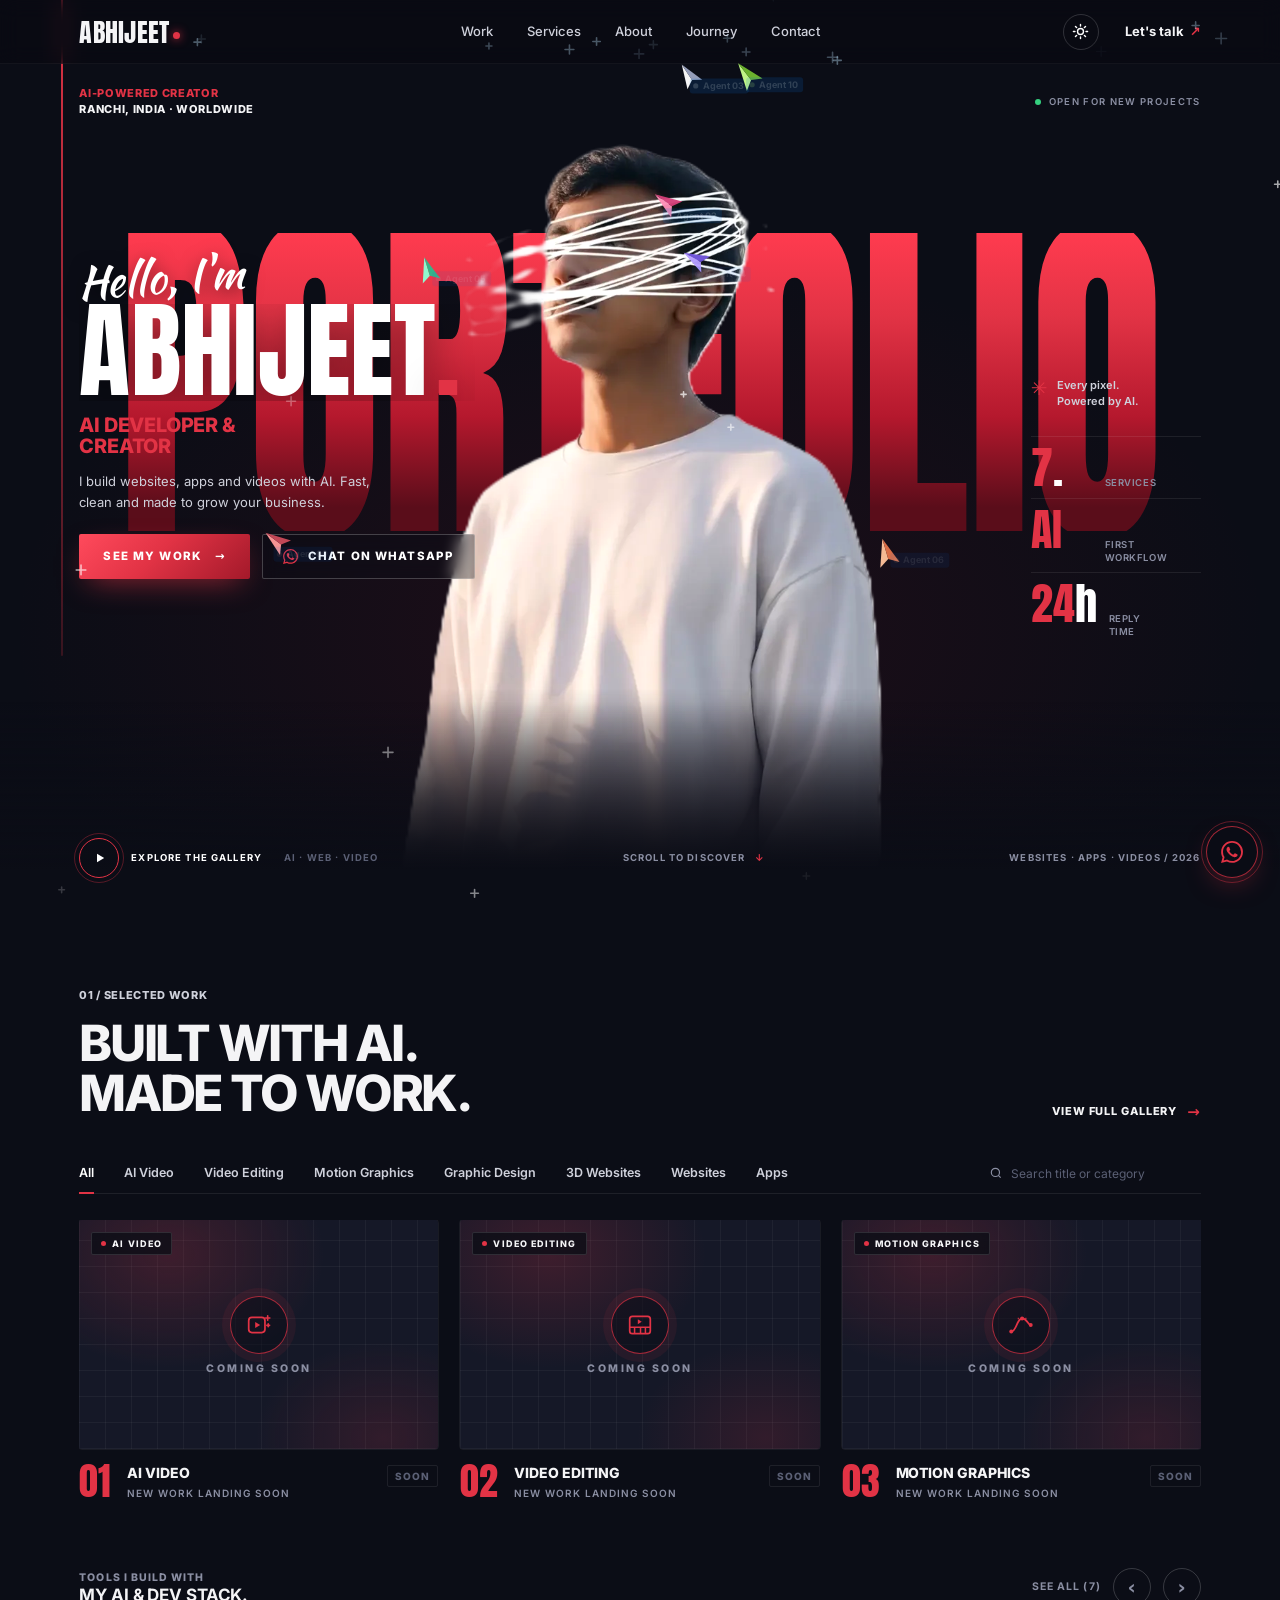
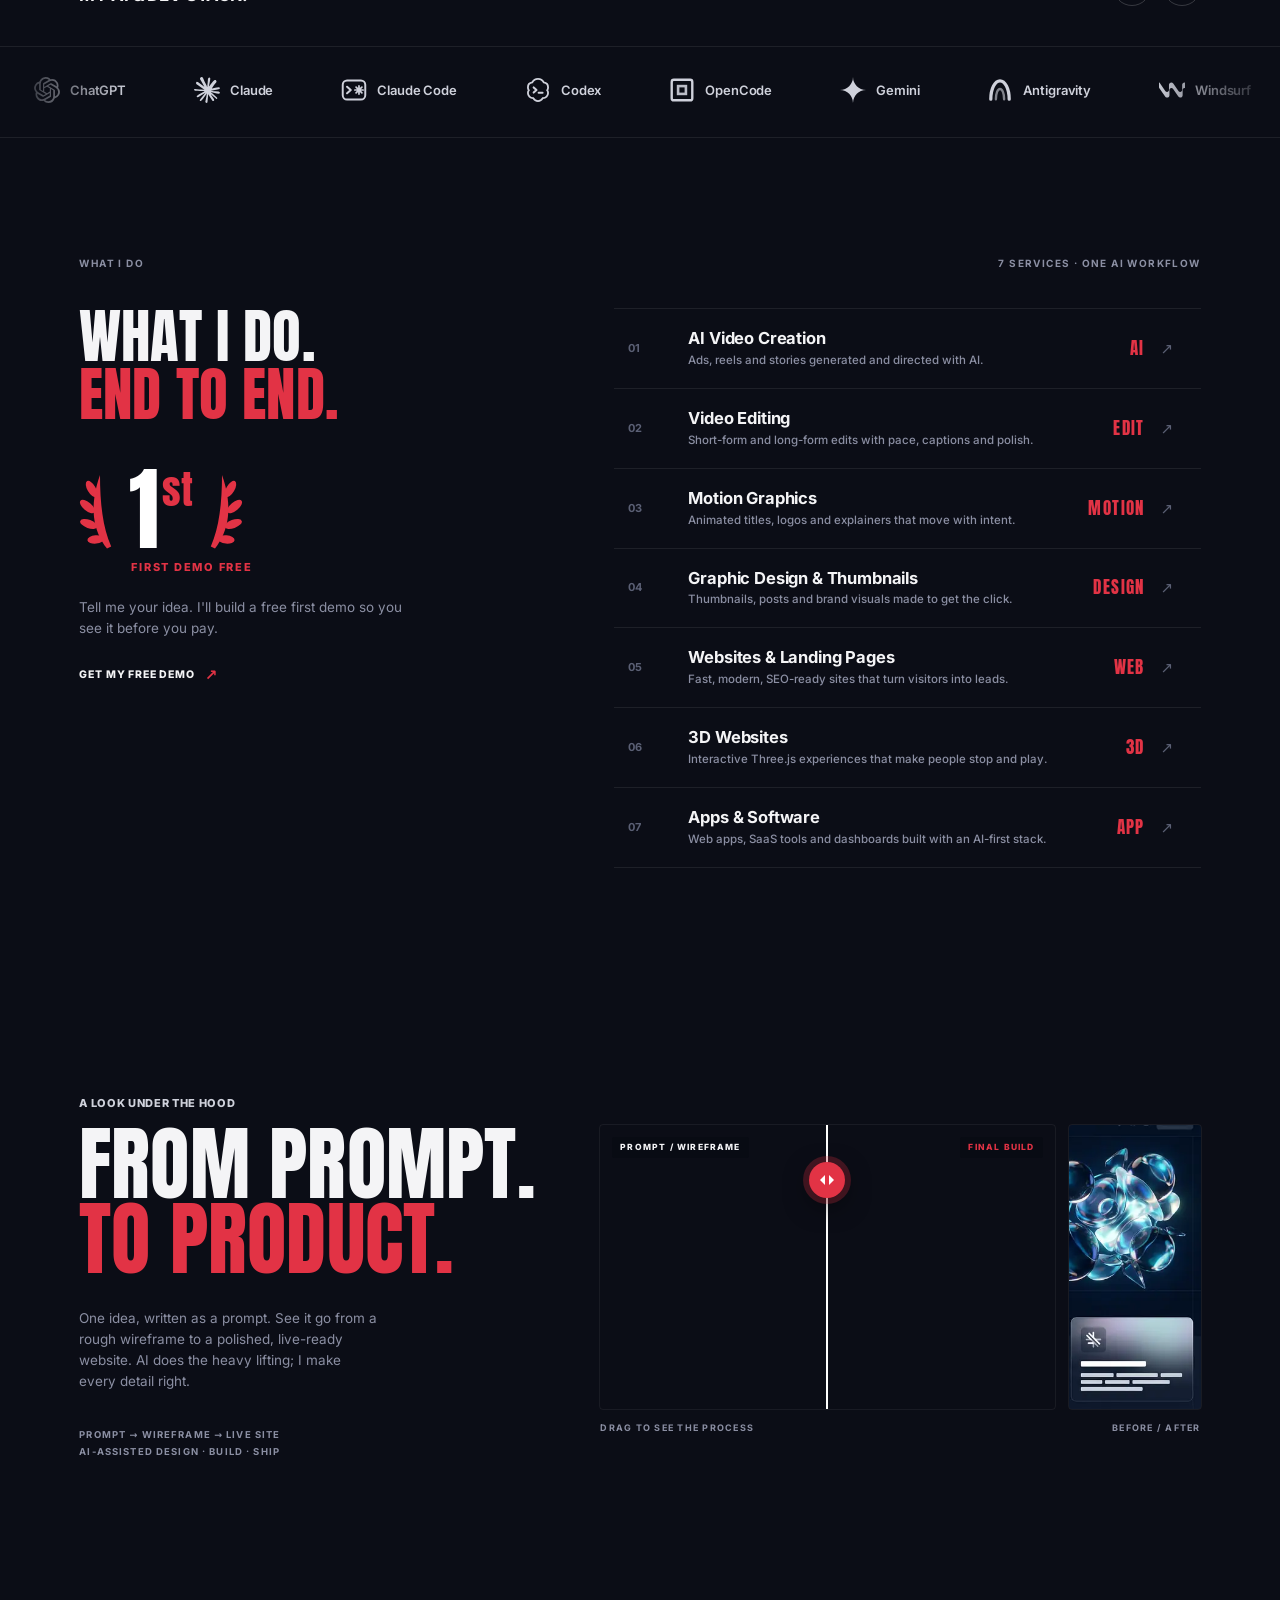
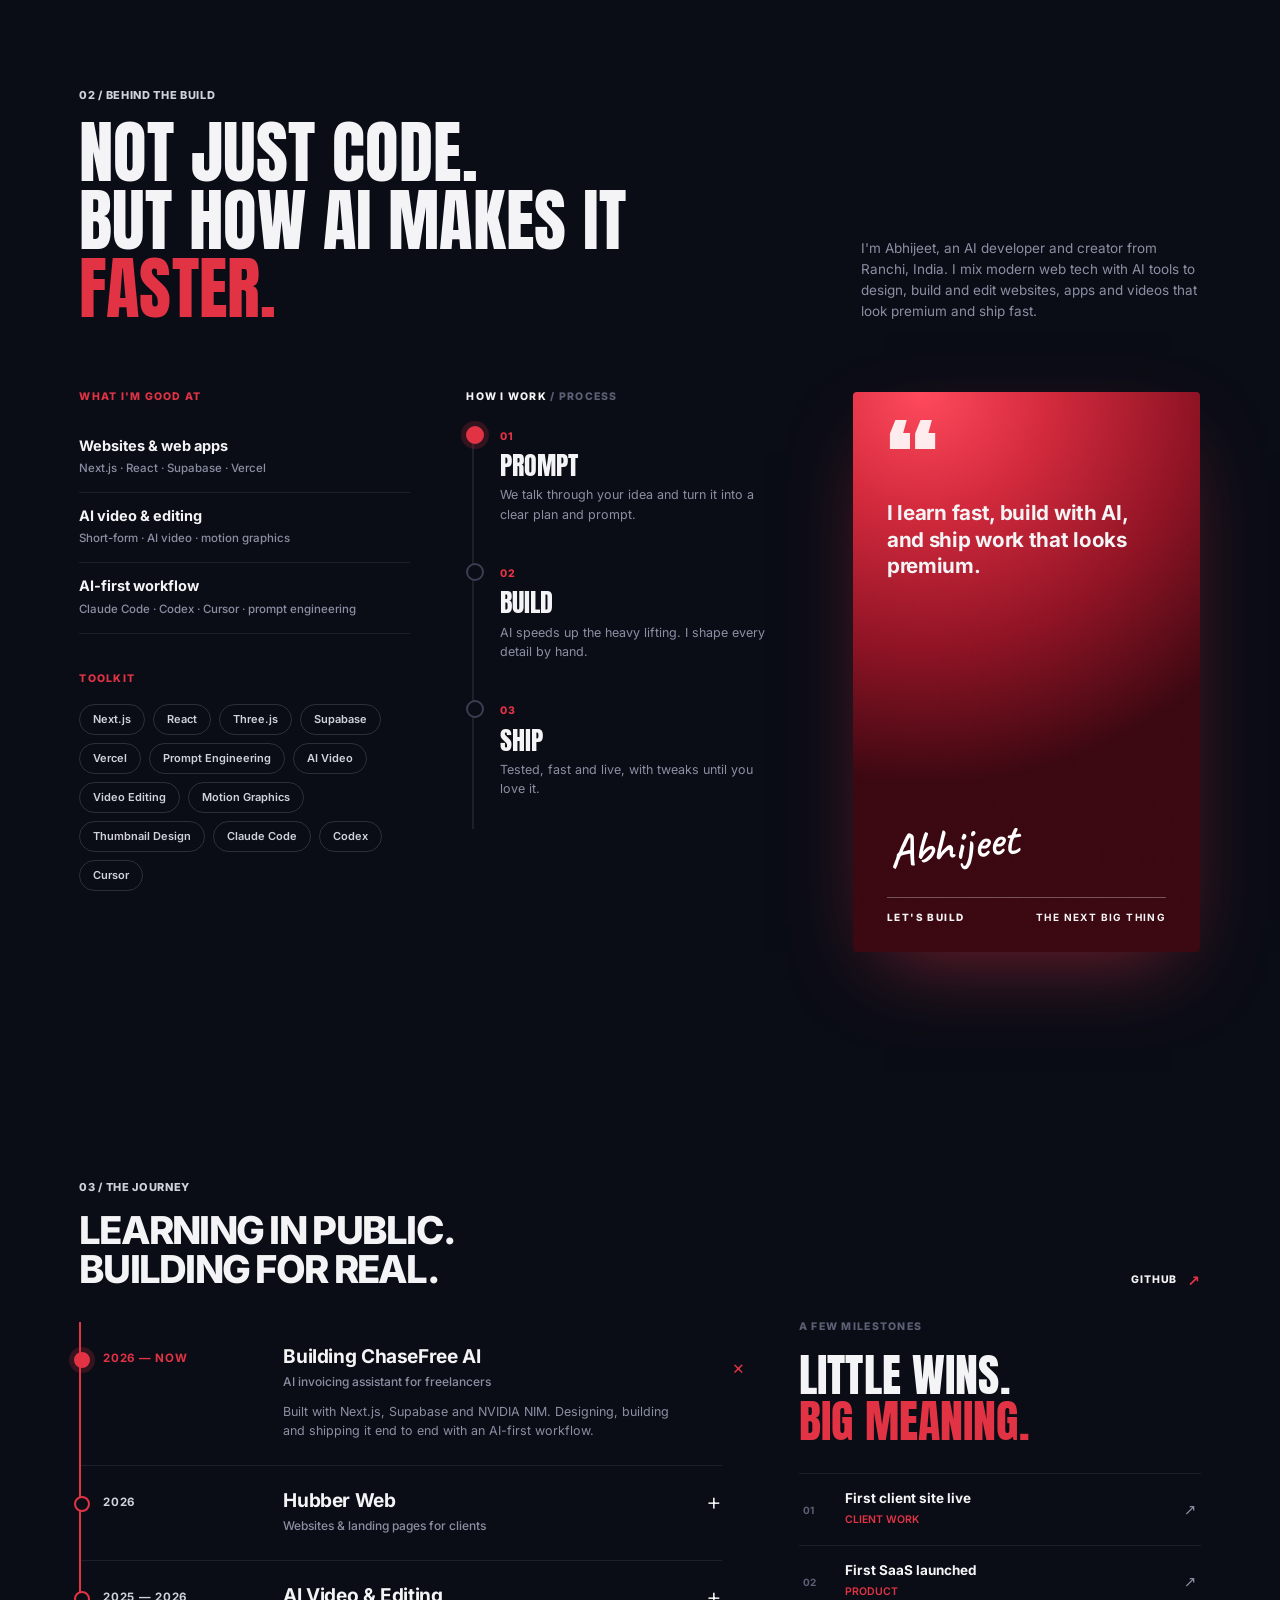
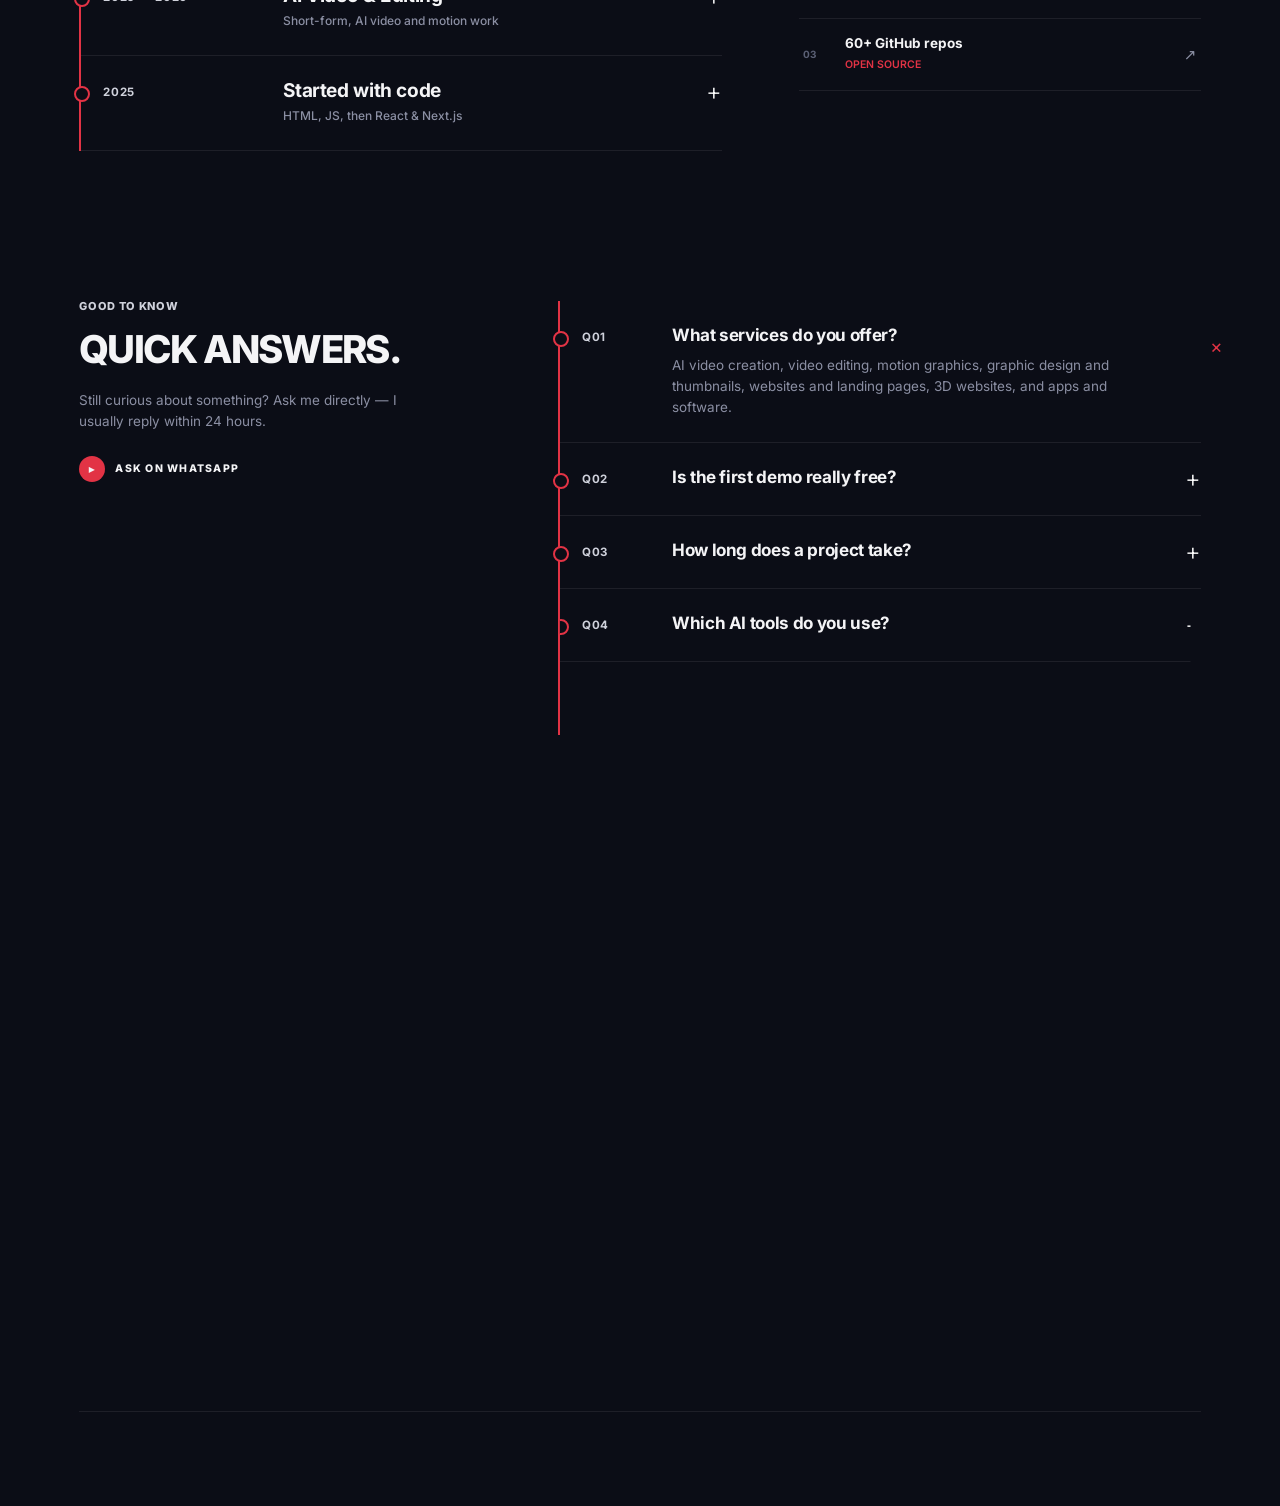
==== index.html @ 3a7632ef "Portfolio v1: dark/light themes, dust theme switch, agent build, gallery, SEO" ====
<!DOCTYPE html>
<html lang="en" data-theme="dark"><head>
<meta charset="utf-8">
<meta name="viewport" content="width=device-width, initial-scale=1, viewport-fit=cover">
<title>Abhijeet Kumar — AI Developer, Video Editor &amp; Web Designer | Ranchi, India</title>
<meta name="description" content="Abhijeet Kumar is an AI developer and creator from Ranchi, India. He builds websites, 3D websites, apps, AI videos, video edits, motion graphics and thumbnails with AI — fast, clean and made to grow your business. First demo free.">
<meta name="keywords" content="Abhijeet Kumar, AI developer, video editor, web designer, Ranchi, Jharkhand, India, AI video, motion graphics, thumbnail design, Next.js developer, 3D website, landing page, freelancer">
<meta name="author" content="Abhijeet Kumar">
<meta name="robots" content="index, follow, max-image-preview:large">
<link rel="canonical" href="https://abhijeet-portfolio.vercel.app/" data-seo="canonical">
<meta property="og:type" content="website">
<meta property="og:site_name" content="Abhijeet Kumar">
<meta property="og:title" content="Abhijeet Kumar — AI Developer, Video Editor &amp; Web Designer | Ranchi, India" data-seo="title">
<meta property="og:description" content="I build websites, apps and videos with AI. Fast, clean and made to grow your business. First demo free." data-seo="desc">
<meta property="og:url" content="https://abhijeet-portfolio.vercel.app/" data-seo="url">
<meta property="og:image" content="https://abhijeet-portfolio.vercel.app/og.jpg" data-seo="image">
<meta property="og:image:width" content="1200"><meta property="og:image:height" content="630">
<meta property="og:image:alt" content="Abhijeet Kumar — AI Developer &amp; Creator portfolio">
<meta property="og:locale" content="en_IN">
<meta name="twitter:card" content="summary_large_image">
<meta name="twitter:site" content="@Abhijeetkuumar"><meta name="twitter:creator" content="@Abhijeetkuumar">
<meta name="twitter:title" content="Abhijeet Kumar — AI Developer, Video Editor &amp; Web Designer" data-seo="title">
<meta name="twitter:description" content="I build websites, apps and videos with AI. Fast, clean and made to grow your business." data-seo="desc">
<meta name="twitter:image" content="https://abhijeet-portfolio.vercel.app/og.jpg" data-seo="image">
<meta name="geo.region" content="IN-JH"><meta name="geo.placename" content="Ranchi">
<meta name="theme-color" content="#0b0d16" id="themeColor">
<link rel="icon" href="favicon.svg" type="image/svg+xml">
<link rel="icon" href="favicon-32.png" sizes="32x32" type="image/png">
<link rel="apple-touch-icon" href="apple-touch-icon.png">
<link rel="manifest" href="manifest.webmanifest">
<link rel="alternate" type="text/plain" href="llms.txt" title="LLM summary">
<script>
/* theme before first paint (no flash) */
(function(){try{var t=localStorage.getItem("ak-theme");if(t!=="light"&&t!=="dark")t="dark";document.documentElement.setAttribute("data-theme",t);
if(t==="light"){var l=document.createElement("link");l.rel="preload";l.as="image";l.setAttribute("imagesrcset","assets/img/hero-bg-900.webp 900w, assets/img/hero-bg-1600.webp 1600w");l.setAttribute("imagesizes","100vw");l.setAttribute("fetchpriority","high");document.head.appendChild(l);
document.getElementById("themeColor").content="#fffdf7";}}catch(e){}})();
</script>
<link rel="preload" href="assets/fonts/Anton-400.woff2" as="font" type="font/woff2" crossorigin="">
<link rel="preload" href="assets/fonts/Inter-var.woff2" as="font" type="font/woff2" crossorigin="">
<link rel="preload" as="image" imagesrcset="assets/img/cutout-700.webp 700w, assets/img/cutout-1200.webp 1200w" imagesizes="(max-width: 820px) 70vw, 42vw" fetchpriority="high">

<link rel="stylesheet" href="style.css">
<script type="application/ld+json" id="ld">{"@context":"https://schema.org","@graph":[{"@type":"Person","@id":"https://abhijeet-portfolio.vercel.app/#person","name":"Abhijeet Kumar","url":"https://abhijeet-portfolio.vercel.app/","image":"https://abhijeet-portfolio.vercel.app/assets/img/cutout-1200.webp","jobTitle":"AI Developer, Video Editor & Web Designer","description":"Abhijeet Kumar is an AI developer and creator from Ranchi, India. He builds websites, 3D websites, apps, AI videos, video edits, motion graphics and thumbnails with AI — fast, clean and made to grow your business. First demo free.","telephone":"+91-94303-22551","address":{"@type":"PostalAddress","addressLocality":"Ranchi","addressRegion":"Jharkhand","addressCountry":"IN"},"knowsAbout":["AI video creation","Video editing","Motion graphics","Graphic design","Thumbnail design","Web design","3D websites","Next.js","React","Three.js","Supabase","Prompt engineering","App development"],"sameAs":["https://www.instagram.com/abhi.jeetkuumar/","https://github.com/abhi478jeetur-rgb","https://peerlist.io/abhijeetkuumar","https://www.linkedin.com/in/abhijeet-kumar-4b6a083b0/","https://x.com/Abhijeetkuumar","https://www.youtube.com/@AbhijeetKumarz7r"]},{"@type":"ProfessionalService","@id":"https://abhijeet-portfolio.vercel.app/#service","name":"Abhijeet Kumar — AI Development & Creative Services","url":"https://abhijeet-portfolio.vercel.app/","image":"https://abhijeet-portfolio.vercel.app/og.jpg","telephone":"+91-94303-22551","priceRange":"Free first demo","founder":{"@id":"https://abhijeet-portfolio.vercel.app/#person"},"address":{"@type":"PostalAddress","addressLocality":"Ranchi","addressRegion":"Jharkhand","addressCountry":"IN"},"areaServed":[{"@type":"Country","name":"India"},{"@type":"Place","name":"Worldwide (remote)"}],"hasOfferCatalog":{"@type":"OfferCatalog","name":"Services","itemListElement":[{"@type":"Offer","itemOffered":{"@type":"Service","name":"AI Video Creation","description":"Ads, reels and stories generated and directed with AI.","provider":{"@id":"https://abhijeet-portfolio.vercel.app/#person"}}},{"@type":"Offer","itemOffered":{"@type":"Service","name":"Video Editing","description":"Short-form and long-form edits with pace, captions and polish.","provider":{"@id":"https://abhijeet-portfolio.vercel.app/#person"}}},{"@type":"Offer","itemOffered":{"@type":"Service","name":"Motion Graphics","description":"Animated titles, logos and explainers that move with intent.","provider":{"@id":"https://abhijeet-portfolio.vercel.app/#person"}}},{"@type":"Offer","itemOffered":{"@type":"Service","name":"Graphic Design & Thumbnails","description":"Thumbnails, posts and brand visuals made to get the click.","provider":{"@id":"https://abhijeet-portfolio.vercel.app/#person"}}},{"@type":"Offer","itemOffered":{"@type":"Service","name":"Websites & Landing Pages","description":"Fast, modern, SEO-ready sites that turn visitors into leads.","provider":{"@id":"https://abhijeet-portfolio.vercel.app/#person"}}},{"@type":"Offer","itemOffered":{"@type":"Service","name":"3D Websites","description":"Interactive Three.js experiences that make people stop and play.","provider":{"@id":"https://abhijeet-portfolio.vercel.app/#person"}}},{"@type":"Offer","itemOffered":{"@type":"Service","name":"Apps & Software","description":"Web apps, SaaS tools and dashboards built with an AI-first stack.","provider":{"@id":"https://abhijeet-portfolio.vercel.app/#person"}}}]}},{"@type":"WebSite","@id":"https://abhijeet-portfolio.vercel.app/#website","url":"https://abhijeet-portfolio.vercel.app/","name":"Abhijeet Kumar — Portfolio","inLanguage":"en","publisher":{"@id":"https://abhijeet-portfolio.vercel.app/#person"}},{"@type":"FAQPage","@id":"https://abhijeet-portfolio.vercel.app/#faq","mainEntity":[{"@type":"Question","name":"What services do you offer?","acceptedAnswer":{"@type":"Answer","text":"AI video creation, video editing, motion graphics, graphic design and thumbnails, websites and landing pages, 3D websites, and apps and software."}},{"@type":"Question","name":"Is the first demo really free?","acceptedAnswer":{"@type":"Answer","text":"Yes. Tell me your idea and I'll build a free first demo, so you can see it before you pay anything."}},{"@type":"Question","name":"How long does a project take?","acceptedAnswer":{"@type":"Answer","text":"It depends on the scope. Landing pages and short videos usually take a few days; bigger websites and apps take longer. You get a clear timeline after we talk."}},{"@type":"Question","name":"Which AI tools do you use?","acceptedAnswer":{"@type":"Answer","text":"Claude Code, Codex, Cursor, ChatGPT and Gemini for building and writing, AI video tools for creation, and Next.js, React, Supabase and Vercel for the web."}},{"@type":"Question","name":"How can I contact you?","acceptedAnswer":{"@type":"Answer","text":"WhatsApp is the fastest: +91 94303 22551. You can also reach me on Instagram, LinkedIn or GitHub. I usually reply within 24 hours."}}]}]}</script>
</head>
<body class="is-loading" data-page="home">

<a class="skip" href="#work">Skip to content</a>

<!-- ===== PRELOADER: stage the agents fly in on ===== -->
<div class="loader" id="loader" aria-hidden="true">
  <span class="loader__mono" id="loaderMono"></span>
</div>

<!-- design-tool overlay the agents draw on (selection boxes, rulers, guides) -->
<div class="build" id="build" aria-hidden="true">
  <div class="ruler ruler--top"><i class="band"></i></div>
  <div class="ruler ruler--left"><i class="band"></i></div>
</div>

<!-- theme-switch dust + agent canvas + custom cursor -->
<canvas id="dust" aria-hidden="true"></canvas>
<canvas id="fx" aria-hidden="true"></canvas>
<div class="cursor" id="cursor" aria-hidden="true">
  <svg viewBox="0 0 24 24"><path d="M3 2 L21 11 L12.5 13 L9 21 Z"></path></svg>
</div>

<div class="edge-line" aria-hidden="true"></div>

<!-- ===== NAV ===== -->
<header class="nav" id="nav">
  <a href="#home" class="logo" data-bind="logo" aria-label="Abhijeet Kumar — home">ABHIJEET<i></i></a>
  <nav class="nav__links" id="navLinks" aria-label="Main"><a href="#work">Work</a><a href="#services">Services</a><a href="#about">About</a><a href="#journey">Journey</a><a href="#contact">Contact</a></nav>
  <div class="nav__right">
    <button class="nav__theme" id="themeToggle" type="button" aria-label="Switch theme"><span class="ti ti--sun"></span><span class="ti ti--moon"></span></button>
    <a href="https://wa.me/919430322551?text=Hi%20Abhijeet%2C%20main%20aapse%20baat%20karna%20chahta%20hoon.%20Mujhe%20aapse%20kaam%20ke%20baare%20mein%20baat%20karni%20hai." class="nav__talk" data-wa="" target="_blank" rel="noopener"><span data-bind="talkLabel">Let's talk</span> <span class="arr">↗</span></a>
    <button class="nav__burger" id="burger" aria-label="Menu"><i></i><i></i></button>
  </div>
</header>

<main id="main">
<!-- ===== 1 HERO ===== -->
<section class="hero" id="home" aria-label="Intro">
  <picture class="hero__bg" aria-hidden="true">
    <img id="heroBg" alt="" data-srcset="assets/img/hero-bg-900.webp 900w, assets/img/hero-bg-1600.webp 1600w" sizes="100vw" width="1600" height="1194" decoding="async">
  </picture>
  <div class="petals" aria-hidden="true"><i></i><i></i><i></i><i></i><i></i><i></i><i></i></div>
  <div class="hero__top">
    <div class="hero__labels">
      <span class="red" data-bind="hero.kicker">AI-POWERED CREATOR</span>
      <span data-bind="hero.label">RANCHI, INDIA · WORLDWIDE</span>
    </div>
    <div class="hero__avail"><i></i><span data-bind="hero.availability">OPEN FOR NEW PROJECTS</span></div>
  </div>

  <div class="hero__giant" id="giant" aria-hidden="true"><span class="ch"><span>P</span></span><span class="ch"><span>O</span></span><span class="ch"><span>R</span></span><span class="ch"><span>T</span></span><span class="ch"><span>F</span></span><span class="ch"><span>O</span></span><span class="ch"><span>L</span></span><span class="ch"><span>I</span></span><span class="ch"><span>O</span></span></div>
  <img class="hero__portrait" id="portrait" src="assets/img/cutout-700.webp" srcset="assets/img/cutout-700.webp 700w, assets/img/cutout-1200.webp 1200w" sizes="(max-width: 820px) 70vw, 42vw" width="1200" height="1863" fetchpriority="high" decoding="async" alt="Abhijeet Kumar, AI developer and creator from Ranchi, in a white sweatshirt">

  <div class="hero__left">
    <div class="hero__hello"><span data-bind="hero.hello">Hello, I'm</span></div>
    <h1 class="hero__name"><span id="heroName">ABHIJEET<span class="red">.</span></span><span class="sr-only"> Kumar — AI Developer, Video Editor &amp; Web Designer in Ranchi, India</span></h1>
    <div class="hero__role" id="heroRole"><div>AI DEVELOPER &amp;</div><div>CREATOR</div></div>
    <p class="hero__desc" data-bind="hero.description">I build websites, apps and videos with AI. Fast, clean and made to grow your business.</p>
    <div class="hero__btns">
      <a href="#work" class="btn-red" id="heroCta"><span data-bind="hero.cta">See my work</span> <b>→</b></a>
      <a href="https://wa.me/919430322551?text=Hi%20Abhijeet%2C%20main%20aapse%20baat%20karna%20chahta%20hoon.%20Mujhe%20aapse%20kaam%20ke%20baare%20mein%20baat%20karni%20hai." class="btn-ghost" id="heroCta2" data-wa="" target="_blank" rel="noopener"><span class="wa-ico" data-icon="whatsapp"><svg class="ic ic--fill " viewBox="0 0 24 24" aria-hidden="true"><path d="M17.472 14.382c-.297-.149-1.758-.867-2.03-.967-.273-.099-.471-.148-.67.15-.197.297-.767.966-.94 1.164-.173.199-.347.223-.644.075-.297-.15-1.255-.463-2.39-1.475-.883-.788-1.48-1.761-1.653-2.059-.173-.297-.018-.458.13-.606.134-.133.298-.347.446-.52.149-.174.198-.298.298-.497.099-.198.05-.371-.025-.52-.075-.149-.669-1.612-.916-2.207-.242-.579-.487-.5-.669-.51-.173-.008-.371-.01-.57-.01-.198 0-.52.074-.792.372-.272.297-1.04 1.016-1.04 2.479 0 1.462 1.065 2.875 1.213 3.074.149.198 2.096 3.2 5.077 4.487.709.306 1.262.489 1.694.625.712.227 1.36.195 1.871.118.571-.085 1.758-.719 2.006-1.413.248-.694.248-1.289.173-1.413-.074-.124-.272-.198-.57-.347m-5.421 7.403h-.004a9.87 9.87 0 01-5.031-1.378l-.361-.214-3.741.982.998-3.648-.235-.374a9.86 9.86 0 01-1.51-5.26c.001-5.45 4.436-9.884 9.888-9.884 2.64 0 5.122 1.03 6.988 2.898a9.825 9.825 0 012.893 6.994c-.003 5.45-4.437 9.884-9.885 9.884m8.413-18.297A11.815 11.815 0 0012.05 0C5.495 0 .16 5.335.157 11.892c0 2.096.547 4.142 1.588 5.945L.057 24l6.305-1.654a11.882 11.882 0 005.683 1.448h.005c6.554 0 11.89-5.335 11.893-11.893a11.821 11.821 0 00-3.48-8.413Z"></path></svg></span><span data-bind="hero.cta2">Chat on WhatsApp</span></a>
    </div>
  </div>

  <aside class="hero__stats">
    <div class="hero__tagline"><span class="ast">✳</span><p data-bind="hero.tagline">Every pixel.<br>Powered by AI.</p></div>
    <ul id="stats"><li><b><span class="count" data-to="7">7</span><i>.</i></b><span>Services</span></li><li><b><span class="stat-txt">AI</span><i></i></b><span>First<br>workflow</span></li><li><b><span class="count" data-to="24">24</span><i>h</i></b><span>Reply<br>time</span></li></ul>
  </aside>

  <div class="hero__bottom">
    <a href="gallery.html" class="play"><span class="play__ring"><svg viewBox="0 0 10 10"><path d="M2.5 1.5 L8.5 5 L2.5 8.5Z"></path></svg></span><b data-bind="hero.reelLabel">EXPLORE THE GALLERY</b><em data-bind="hero.reelTag">AI · WEB · VIDEO</em></a>
    <span class="scrollcue">SCROLL TO DISCOVER <i>↓</i></span>
    <span class="hero__range" data-bind="hero.range">WEBSITES · APPS · VIDEOS / 2026</span>
  </div>
</section>

<!-- ===== 2 WORK ===== -->
<section class="work section" id="work" aria-labelledby="workTitle">
  <div class="sec-head">
    <div>
      <p class="eyebrow" data-bind="work.eyebrow">01 / SELECTED WORK</p>
      <h2 class="title-grot reveal-title" id="workTitle" data-bind="work.title">BUILT WITH AI.<br>MADE TO WORK.</h2>
    </div>
    <a href="gallery.html" class="link-arrow"><span data-bind="work.allLabel">View full gallery</span> <b>→</b></a>
  </div>
  <div class="work__bar">
    <div class="tabs" id="tabs" role="tablist" aria-label="Filter work"><button type="button" role="tab" aria-selected="true" class="on" data-f="All">All</button><button type="button" role="tab" aria-selected="false" class="" data-f="AI Video">AI Video</button><button type="button" role="tab" aria-selected="false" class="" data-f="Video Editing">Video Editing</button><button type="button" role="tab" aria-selected="false" class="" data-f="Motion Graphics">Motion Graphics</button><button type="button" role="tab" aria-selected="false" class="" data-f="Graphic Design">Graphic Design</button><button type="button" role="tab" aria-selected="false" class="" data-f="3D Websites">3D Websites</button><button type="button" role="tab" aria-selected="false" class="" data-f="Websites">Websites</button><button type="button" role="tab" aria-selected="false" class="" data-f="Apps">Apps</button></div>
    <label class="search"><svg viewBox="0 0 24 24"><circle cx="11" cy="11" r="7"></circle><path d="M20 20l-4-4"></path></svg><input id="search" placeholder="Search title or category" aria-label="Search work"></label>
  </div>
  <div class="cards-wrap"><div class="cards" id="cards">
    <article class="card card--soon" data-cats="AI Video" data-title="ai video ai video">
      <div class="card__media"><span class="card__tag"><i></i>AI VIDEO</span>
        <span class="soon"><span class="soon__ico"><svg class="ic " viewBox="0 0 24 24" aria-hidden="true"><rect x="2.5" y="5" width="15" height="14" rx="3" fill="none" stroke="currentColor" stroke-width="1.6"></rect><path d="M8.5 9.2v5.6l4.6-2.8z" fill="currentColor"></path><path d="M20 3.5v4M18 5.5h4M20.5 11v2.6M19.2 12.3h2.6" stroke="currentColor" stroke-width="1.5" stroke-linecap="round"></path></svg></span><b>COMING SOON</b></span>
        <span class="card__play"><svg viewBox="0 0 10 10"><path d="M2 8 L8 2 M3.5 2 H8 V6.5" fill="none" stroke="currentColor" stroke-width="1.4"></path></svg></span></div>
      <div class="card__info"><span class="card__num">01</span>
        <div class="card__txt"><h3>AI Video</h3><p>New work landing soon</p></div><span class="card__go card__go--soon">SOON</span></div>
    </article>
    <article class="card card--soon" data-cats="Video Editing" data-title="video editing video editing">
      <div class="card__media"><span class="card__tag"><i></i>VIDEO EDITING</span>
        <span class="soon"><span class="soon__ico"><svg class="ic " viewBox="0 0 24 24" aria-hidden="true"><rect x="2.5" y="4" width="19" height="16" rx="2.5" fill="none" stroke="currentColor" stroke-width="1.6"></rect><path d="M2.5 14h19M7 14v6M12.5 14v6M17 14v6" stroke="currentColor" stroke-width="1.4"></path><path d="M10 6.8v4.4l3.6-2.2z" fill="currentColor"></path></svg></span><b>COMING SOON</b></span>
        <span class="card__play"><svg viewBox="0 0 10 10"><path d="M2 8 L8 2 M3.5 2 H8 V6.5" fill="none" stroke="currentColor" stroke-width="1.4"></path></svg></span></div>
      <div class="card__info"><span class="card__num">02</span>
        <div class="card__txt"><h3>Video Editing</h3><p>New work landing soon</p></div><span class="card__go card__go--soon">SOON</span></div>
    </article>
    <article class="card card--soon" data-cats="Motion Graphics" data-title="motion graphics motion graphics">
      <div class="card__media"><span class="card__tag"><i></i>MOTION GRAPHICS</span>
        <span class="soon"><span class="soon__ico"><svg class="ic " viewBox="0 0 24 24" aria-hidden="true"><path d="M3 18C8 18 8 6 13 6s5 6 8 6" fill="none" stroke="currentColor" stroke-width="1.7" stroke-linecap="round"></path><circle cx="3" cy="18" r="1.8" fill="currentColor"></circle><circle cx="13" cy="6" r="1.8" fill="currentColor"></circle><circle cx="21" cy="12" r="1.8" fill="currentColor"></circle><path d="M13 6h-4M13 6h4" stroke="currentColor" stroke-width="1.2" stroke-dasharray="1.5 1.5"></path></svg></span><b>COMING SOON</b></span>
        <span class="card__play"><svg viewBox="0 0 10 10"><path d="M2 8 L8 2 M3.5 2 H8 V6.5" fill="none" stroke="currentColor" stroke-width="1.4"></path></svg></span></div>
      <div class="card__info"><span class="card__num">03</span>
        <div class="card__txt"><h3>Motion Graphics</h3><p>New work landing soon</p></div><span class="card__go card__go--soon">SOON</span></div>
    </article>
    <article class="card card--soon" data-cats="Graphic Design" data-title="graphic design graphic design">
      <div class="card__media"><span class="card__tag"><i></i>GRAPHIC DESIGN</span>
        <span class="soon"><span class="soon__ico"><svg class="ic " viewBox="0 0 24 24" aria-hidden="true"><path d="M12 2.8l7 7-7.4 9.4-2.4-2.4L4.8 21 3 19.2l4.2-4.4-2.4-2.4z" fill="none" stroke="currentColor" stroke-width="1.6" stroke-linejoin="round"></path><circle cx="12.3" cy="10" r="1.6" fill="currentColor"></circle><path d="M14.5 21h6.5" stroke="currentColor" stroke-width="1.6" stroke-linecap="round"></path></svg></span><b>COMING SOON</b></span>
        <span class="card__play"><svg viewBox="0 0 10 10"><path d="M2 8 L8 2 M3.5 2 H8 V6.5" fill="none" stroke="currentColor" stroke-width="1.4"></path></svg></span></div>
      <div class="card__info"><span class="card__num">04</span>
        <div class="card__txt"><h3>Graphic Design</h3><p>New work landing soon</p></div><span class="card__go card__go--soon">SOON</span></div>
    </article>
    <article class="card card--soon" data-cats="3D Websites" data-title="3d websites 3d websites">
      <div class="card__media"><span class="card__tag"><i></i>3D WEBSITES</span>
        <span class="soon"><span class="soon__ico"><svg class="ic " viewBox="0 0 24 24" aria-hidden="true"><path d="M12 2.8l8 4.6v9.2l-8 4.6-8-4.6V7.4z" fill="none" stroke="currentColor" stroke-width="1.6" stroke-linejoin="round"></path><path d="M4 7.4l8 4.6 8-4.6M12 12v9.2" fill="none" stroke="currentColor" stroke-width="1.6" stroke-linejoin="round"></path></svg></span><b>COMING SOON</b></span>
        <span class="card__play"><svg viewBox="0 0 10 10"><path d="M2 8 L8 2 M3.5 2 H8 V6.5" fill="none" stroke="currentColor" stroke-width="1.4"></path></svg></span></div>
      <div class="card__info"><span class="card__num">05</span>
        <div class="card__txt"><h3>3D Websites</h3><p>New work landing soon</p></div><span class="card__go card__go--soon">SOON</span></div>
    </article>
    <article class="card card--soon" data-cats="Websites" data-title="websites websites">
      <div class="card__media"><span class="card__tag"><i></i>WEBSITES</span>
        <span class="soon"><span class="soon__ico"><svg class="ic " viewBox="0 0 24 24" aria-hidden="true"><rect x="2.5" y="4" width="19" height="16" rx="2.5" fill="none" stroke="currentColor" stroke-width="1.6"></rect><path d="M2.5 8.5h19" stroke="currentColor" stroke-width="1.6"></path><circle cx="5.3" cy="6.3" r=".8" fill="currentColor"></circle><circle cx="7.7" cy="6.3" r=".8" fill="currentColor"></circle><path d="M6 12.5h7M6 15.5h4.5" stroke="currentColor" stroke-width="1.6" stroke-linecap="round"></path><rect x="15" y="11.5" width="3.5" height="5" rx=".8" fill="currentColor" opacity=".7"></rect></svg></span><b>COMING SOON</b></span>
        <span class="card__play"><svg viewBox="0 0 10 10"><path d="M2 8 L8 2 M3.5 2 H8 V6.5" fill="none" stroke="currentColor" stroke-width="1.4"></path></svg></span></div>
      <div class="card__info"><span class="card__num">06</span>
        <div class="card__txt"><h3>Websites</h3><p>New work landing soon</p></div><span class="card__go card__go--soon">SOON</span></div>
    </article>
    <article class="card card--soon" data-cats="Apps" data-title="apps apps">
      <div class="card__media"><span class="card__tag"><i></i>APPS</span>
        <span class="soon"><span class="soon__ico"><svg class="ic " viewBox="0 0 24 24" aria-hidden="true"><rect x="6" y="2.5" width="12" height="19" rx="3" fill="none" stroke="currentColor" stroke-width="1.6"></rect><rect x="8.6" y="6" width="2.8" height="2.8" rx=".7" fill="currentColor"></rect><rect x="12.6" y="6" width="2.8" height="2.8" rx=".7" fill="currentColor"></rect><rect x="8.6" y="10" width="2.8" height="2.8" rx=".7" fill="currentColor"></rect><rect x="12.6" y="10" width="2.8" height="2.8" rx=".7" fill="currentColor" opacity=".5"></rect><path d="M10.5 18.5h3" stroke="currentColor" stroke-width="1.6" stroke-linecap="round"></path></svg></span><b>COMING SOON</b></span>
        <span class="card__play"><svg viewBox="0 0 10 10"><path d="M2 8 L8 2 M3.5 2 H8 V6.5" fill="none" stroke="currentColor" stroke-width="1.4"></path></svg></span></div>
      <div class="card__info"><span class="card__num">07</span>
        <div class="card__txt"><h3>Apps</h3><p>New work landing soon</p></div><span class="card__go card__go--soon">SOON</span></div>
    </article></div></div>
  <div class="work__foot">
    <div class="clients__label"><span data-bind="work.stackLabel1">TOOLS I BUILD WITH</span><b data-bind="work.stackLabel2">MY AI &amp; DEV STACK.</b></div>
    <div class="work__nav">
      <a href="gallery.html" id="seeAll">SEE ALL (7)</a>
      <button class="arrow" id="prev" aria-label="Previous">‹</button>
      <button class="arrow" id="next" aria-label="Next">›</button>
    </div>
  </div>
</section>

<!-- ===== 3 STACK (logo marquee) ===== -->
<section class="clients" id="stack" aria-label="My AI and dev stack">
  <div class="marquee"><div class="marquee__track" id="logos"><span class="brand" style="--d:0.00s"><svg class="ic ic--fill " viewBox="0 0 24 24" aria-hidden="true"><path d="M22.2819 9.8211a5.9847 5.9847 0 0 0-.5157-4.9108 6.0462 6.0462 0 0 0-6.5098-2.9A6.0651 6.0651 0 0 0 4.9807 4.1818a5.9847 5.9847 0 0 0-3.9977 2.9 6.0462 6.0462 0 0 0 .7427 7.0966 5.98 5.98 0 0 0 .511 4.9107 6.051 6.051 0 0 0 6.5146 2.9001A5.9847 5.9847 0 0 0 13.2599 24a6.0557 6.0557 0 0 0 5.7718-4.2058 5.9894 5.9894 0 0 0 3.9977-2.9001 6.0557 6.0557 0 0 0-.7475-7.0729zm-9.022 12.6081a4.4755 4.4755 0 0 1-2.8764-1.0408l.1419-.0804 4.7783-2.7582a.7948.7948 0 0 0 .3927-.6813v-6.7369l2.02 1.1686a.071.071 0 0 1 .038.052v5.5826a4.504 4.504 0 0 1-4.4945 4.4944zm-9.6607-4.1254a4.4708 4.4708 0 0 1-.5346-3.0137l.142.0852 4.783 2.7582a.7712.7712 0 0 0 .7806 0l5.8428-3.3685v2.3324a.0804.0804 0 0 1-.0332.0615L9.74 19.9502a4.4992 4.4992 0 0 1-6.1408-1.6464zM2.3408 7.8956a4.485 4.485 0 0 1 2.3655-1.9728V11.6a.7664.7664 0 0 0 .3879.6765l5.8144 3.3543-2.0201 1.1685a.0757.0757 0 0 1-.071 0l-4.8303-2.7865A4.504 4.504 0 0 1 2.3408 7.872zm16.5963 3.8558L13.1038 8.364 15.1192 7.2a.0757.0757 0 0 1 .071 0l4.8303 2.7913a4.4944 4.4944 0 0 1-.6765 8.1042v-5.6772a.79.79 0 0 0-.407-.667zm2.0107-3.0231l-.142-.0852-4.7735-2.7818a.7759.7759 0 0 0-.7854 0L9.409 9.2297V6.8974a.0662.0662 0 0 1 .0284-.0615l4.8303-2.7866a4.4992 4.4992 0 0 1 6.6802 4.66zM8.3065 12.863l-2.02-1.1638a.0804.0804 0 0 1-.038-.0567V6.0742a4.4992 4.4992 0 0 1 7.3757-3.4537l-.142.0805L8.704 5.459a.7948.7948 0 0 0-.3927.6813zm1.0976-2.3654l2.602-1.4998 2.6069 1.4998v2.9994l-2.5974 1.4997-2.6067-1.4997Z"></path></svg><em>ChatGPT</em></span><span class="brand" style="--d:0.37s"><svg class="ic ic--fill " viewBox="0 0 24 24" aria-hidden="true"><path d="m4.7144 15.9555 4.7174-2.6471.079-.2307-.079-.1275h-.2307l-.7893-.0486-2.6956-.0729-2.3375-.0971-2.2646-.1214-.5707-.1215-.5343-.7042.0546-.3522.4797-.3218.686.0608 1.5179.1032 2.2767.1578 1.6514.0972 2.4468.255h.3886l.0546-.1579-.1336-.0971-.1032-.0972L6.973 9.8356l-2.55-1.6879-1.3356-.9714-.7225-.4918-.3643-.4614-.1578-1.0078.6557-.7225.8803.0607.2246.0607.8925.686 1.9064 1.4754 2.4893 1.8336.3643.3035.1457-.1032.0182-.0728-.164-.2733-1.3539-2.4467-1.445-2.4893-.6435-1.032-.17-.6194c-.0607-.255-.1032-.4674-.1032-.7285L6.287.1335 6.6997 0l.9957.1336.419.3642.6192 1.4147 1.0018 2.2282 1.5543 3.0296.4553.8985.2429.8318.091.255h.1579v-.1457l.1275-1.706.2368-2.0947.2307-2.6957.0789-.7589.3764-.9107.7468-.4918.5828.2793.4797.686-.0668.4433-.2853 1.8517-.5586 2.9021-.3643 1.9429h.2125l.2429-.2429.9835-1.3053 1.6514-2.0643.7286-.8196.85-.9046.5464-.4311h1.0321l.759 1.1293-.34 1.1657-1.0625 1.3478-.8804 1.1414-1.2628 1.7-.7893 1.36.0729.1093.1882-.0183 2.8535-.607 1.5421-.2794 1.8396-.3157.8318.3886.091.3946-.3278.8075-1.967.4857-2.3072.4614-3.4364.8136-.0425.0304.0486.0607 1.5482.1457.6618.0364h1.621l3.0175.2247.7892.522.4736.6376-.079.4857-1.2142.6193-1.6393-.3886-3.825-.9107-1.3113-.3279h-.1822v.1093l1.0929 1.0686 2.0035 1.8092 2.5075 2.3314.1275.5768-.3218.4554-.34-.0486-2.2039-1.6575-.85-.7468-1.9246-1.621h-.1275v.17l.4432.6496 2.3436 3.5214.1214 1.0807-.17.3521-.6071.2125-.6679-.1214-1.3721-1.9246L14.38 17.959l-1.1414-1.9428-.1397.079-.674 7.2552-.3156.3703-.7286.2793-.6071-.4614-.3218-.7468.3218-1.4753.3886-1.9246.3157-1.53.2853-1.9004.17-.6314-.0121-.0425-.1397.0182-1.4328 1.9672-2.1796 2.9446-1.7243 1.8456-.4128.164-.7164-.3704.0667-.6618.4008-.5889 2.386-3.0357 1.4389-1.882.929-1.0868-.0062-.1579h-.0546l-6.3385 4.1164-1.1293.1457-.4857-.4554.0608-.7467.2307-.2429 1.9064-1.3114Z"></path></svg><em>Claude</em></span><span class="brand" style="--d:0.74s"><svg class="ic " viewBox="0 0 24 24" aria-hidden="true"><rect x="1.6" y="3.2" width="20.8" height="17.6" rx="4" fill="none" stroke="currentColor" stroke-width="1.8"></rect><path d="M5.6 9l3.4 3-3.4 3" fill="none" stroke="currentColor" stroke-width="1.9" stroke-linecap="round" stroke-linejoin="round"></path><path d="M16.6 8.2v7.6M12.8 12h7.6M13.9 9.3l5.4 5.4M19.3 9.3l-5.4 5.4" stroke="currentColor" stroke-width="1.6" stroke-linecap="round"></path></svg><em>Claude Code</em></span><span class="brand" style="--d:1.11s"><svg class="ic " viewBox="0 0 24 24" aria-hidden="true"><path d="M12 1.8c2.4 0 4.3 1.3 5.3 3.2 2.2.3 4 2.2 4 4.6 0 1-.3 1.9-.8 2.6.5.7.8 1.6.8 2.6 0 2.6-2.1 4.7-4.7 4.7h-.2c-.9 1.6-2.6 2.7-4.4 2.7s-3.5-1.1-4.4-2.7h-.2c-2.6 0-4.7-2.1-4.7-4.7 0-1 .3-1.9.8-2.6-.5-.7-.8-1.6-.8-2.6 0-2.4 1.8-4.3 4-4.6 1-1.9 2.9-3.2 5.3-3.2z" fill="none" stroke="currentColor" stroke-width="1.7"></path><path d="M8 9.6l2.6 2.4L8 14.4" fill="none" stroke="currentColor" stroke-width="1.9" stroke-linecap="round" stroke-linejoin="round"></path><path d="M12.6 14.6h3.6" stroke="currentColor" stroke-width="1.9" stroke-linecap="round"></path></svg><em>Codex</em></span><span class="brand" style="--d:1.48s"><svg class="ic " viewBox="0 0 24 24" aria-hidden="true"><rect x="2.5" y="2.5" width="19" height="19" rx="2" fill="none" stroke="currentColor" stroke-width="2.2"></rect><rect x="7.2" y="7.2" width="9.6" height="9.6" fill="currentColor" opacity=".9"></rect><rect x="9.6" y="9.6" width="4.8" height="4.8" fill="var(--bg)"></rect></svg><em>OpenCode</em></span><span class="brand" style="--d:1.85s"><svg class="ic ic--fill " viewBox="0 0 24 24" aria-hidden="true"><path d="M11.04 19.32Q12 21.51 12 24q0-2.49.93-4.68.96-2.19 2.58-3.81t3.81-2.55Q21.51 12 24 12q-2.49 0-4.68-.93a12.3 12.3 0 0 1-3.81-2.58 12.3 12.3 0 0 1-2.58-3.81Q12 2.49 12 0q0 2.49-.96 4.68-.93 2.19-2.55 3.81a12.3 12.3 0 0 1-3.81 2.58Q2.49 12 0 12q2.49 0 4.68.96 2.19.93 3.81 2.55t2.55 3.81"></path></svg><em>Gemini</em></span><span class="brand" style="--d:2.22s"><svg class="ic " viewBox="0 0 24 24" aria-hidden="true"><path d="M3.5 20.5C3.5 10.5 7.4 3.5 12 3.5s8.5 7 8.5 17" fill="none" stroke="currentColor" stroke-width="3" stroke-linecap="round"></path><path d="M8.2 20.5c0-5.6 1.7-9.4 3.8-9.4s3.8 3.8 3.8 9.4" fill="none" stroke="currentColor" stroke-width="2.2" stroke-linecap="round" opacity=".6"></path></svg><em>Antigravity</em></span><span class="brand" style="--d:2.59s"><svg class="ic ic--fill " viewBox="0 0 24 24" aria-hidden="true"><path d="M23.55 5.067c-1.2038-.002-2.1806.973-2.1806 2.1765v4.8676c0 .972-.8035 1.7594-1.7597 1.7594-.568 0-1.1352-.286-1.4718-.7659l-4.9713-7.1003c-.4125-.5896-1.0837-.941-1.8103-.941-1.1334 0-2.1533.9635-2.1533 2.153v4.8957c0 .972-.7969 1.7594-1.7596 1.7594-.57 0-1.1363-.286-1.4728-.7658L.4076 5.1598C.2822 4.9798 0 5.0688 0 5.2882v4.2452c0 .2147.0656.4228.1884.599l5.4748 7.8183c.3234.462.8006.8052 1.3509.9298 1.3771.313 2.6446-.747 2.6446-2.0977v-4.893c0-.972.7875-1.7593 1.7596-1.7593h.003a1.798 1.798 0 0 1 1.4718.7658l4.9723 7.0994c.4135.5905 1.05.941 1.8093.941 1.1587 0 2.1515-.9645 2.1515-2.153v-4.8948c0-.972.7875-1.7594 1.7596-1.7594h.194a.22.22 0 0 0 .2204-.2202v-4.622a.22.22 0 0 0-.2203-.2203Z"></path></svg><em>Windsurf</em></span><span class="brand" style="--d:2.96s"><svg class="ic ic--fill " viewBox="0 0 24 24" aria-hidden="true"><path d="M11.503.131 1.891 5.678a.84.84 0 0 0-.42.726v11.188c0 .3.162.575.42.724l9.609 5.55a1 1 0 0 0 .998 0l9.61-5.55a.84.84 0 0 0 .42-.724V6.404a.84.84 0 0 0-.42-.726L12.497.131a1.01 1.01 0 0 0-.996 0M2.657 6.338h18.55c.263 0 .43.287.297.515L12.23 22.918c-.062.107-.229.064-.229-.06V12.335a.59.59 0 0 0-.295-.51l-9.11-5.257c-.109-.063-.064-.23.061-.23"></path></svg><em>Cursor</em></span><span class="brand" style="--d:3.33s"><svg class="ic ic--fill " viewBox="0 0 24 24" aria-hidden="true"><path d="M23.922 16.997C23.061 18.492 18.063 22.02 12 22.02 5.937 22.02.939 18.492.078 16.997A.641.641 0 0 1 0 16.741v-2.869a.883.883 0 0 1 .053-.22c.372-.935 1.347-2.292 2.605-2.656.167-.429.414-1.055.644-1.517a10.098 10.098 0 0 1-.052-1.086c0-1.331.282-2.499 1.132-3.368.397-.406.89-.717 1.474-.952C7.255 2.937 9.248 1.98 11.978 1.98c2.731 0 4.767.957 6.166 2.093.584.235 1.077.546 1.474.952.85.869 1.132 2.037 1.132 3.368 0 .368-.014.733-.052 1.086.23.462.477 1.088.644 1.517 1.258.364 2.233 1.721 2.605 2.656a.841.841 0 0 1 .053.22v2.869a.641.641 0 0 1-.078.256Zm-11.75-5.992h-.344a4.359 4.359 0 0 1-.355.508c-.77.947-1.918 1.492-3.508 1.492-1.725 0-2.989-.359-3.782-1.259a2.137 2.137 0 0 1-.085-.104L4 11.746v6.585c1.435.779 4.514 2.179 8 2.179 3.486 0 6.565-1.4 8-2.179v-6.585l-.098-.104s-.033.045-.085.104c-.793.9-2.057 1.259-3.782 1.259-1.59 0-2.738-.545-3.508-1.492a4.359 4.359 0 0 1-.355-.508Zm2.328 3.25c.549 0 1 .451 1 1v2c0 .549-.451 1-1 1-.549 0-1-.451-1-1v-2c0-.549.451-1 1-1Zm-5 0c.549 0 1 .451 1 1v2c0 .549-.451 1-1 1-.549 0-1-.451-1-1v-2c0-.549.451-1 1-1Zm3.313-6.185c.136 1.057.403 1.913.878 2.497.442.544 1.134.938 2.344.938 1.573 0 2.292-.337 2.657-.751.384-.435.558-1.15.558-2.361 0-1.14-.243-1.847-.705-2.319-.477-.488-1.319-.862-2.824-1.025-1.487-.161-2.192.138-2.533.529-.269.307-.437.808-.438 1.578v.021c0 .265.021.562.063.893Zm-1.626 0c.042-.331.063-.628.063-.894v-.02c-.001-.77-.169-1.271-.438-1.578-.341-.391-1.046-.69-2.533-.529-1.505.163-2.347.537-2.824 1.025-.462.472-.705 1.179-.705 2.319 0 1.211.175 1.926.558 2.361.365.414 1.084.751 2.657.751 1.21 0 1.902-.394 2.344-.938.475-.584.742-1.44.878-2.497Z"></path></svg><em>GitHub Copilot</em></span><span class="brand" style="--d:3.70s"><svg class="ic ic--fill " viewBox="0 0 24 24" aria-hidden="true"><path d="m12 1.608 12 20.784H0Z"></path></svg><em>Vercel</em></span><span class="brand" style="--d:4.07s"><svg class="ic ic--fill " viewBox="0 0 24 24" aria-hidden="true"><path d="M18.665 21.978C16.758 23.255 14.465 24 12 24 5.377 24 0 18.623 0 12S5.377 0 12 0s12 5.377 12 12c0 3.583-1.574 6.801-4.067 9.001L9.219 7.2H7.2v9.596h1.615V9.251l9.85 12.727Zm-3.332-8.533 1.6 2.061V7.2h-1.6v6.245Z"></path></svg><em>Next.js</em></span><span class="brand" style="--d:4.44s"><svg class="ic ic--fill " viewBox="0 0 24 24" aria-hidden="true"><path d="M14.23 12.004a2.236 2.236 0 0 1-2.235 2.236 2.236 2.236 0 0 1-2.236-2.236 2.236 2.236 0 0 1 2.235-2.236 2.236 2.236 0 0 1 2.236 2.236zm2.648-10.69c-1.346 0-3.107.96-4.888 2.622-1.78-1.653-3.542-2.602-4.887-2.602-.41 0-.783.093-1.106.278-1.375.793-1.683 3.264-.973 6.365C1.98 8.917 0 10.42 0 12.004c0 1.59 1.99 3.097 5.043 4.03-.704 3.113-.39 5.588.988 6.38.32.187.69.275 1.102.275 1.345 0 3.107-.96 4.888-2.624 1.78 1.654 3.542 2.603 4.887 2.603.41 0 .783-.09 1.106-.275 1.374-.792 1.683-3.263.973-6.365C22.02 15.096 24 13.59 24 12.004c0-1.59-1.99-3.097-5.043-4.032.704-3.11.39-5.587-.988-6.38-.318-.184-.688-.277-1.092-.278zm-.005 1.09v.006c.225 0 .406.044.558.127.666.382.955 1.835.73 3.704-.054.46-.142.945-.25 1.44-.96-.236-2.006-.417-3.107-.534-.66-.905-1.345-1.727-2.035-2.447 1.592-1.48 3.087-2.292 4.105-2.295zm-9.77.02c1.012 0 2.514.808 4.11 2.28-.686.72-1.37 1.537-2.02 2.442-1.107.117-2.154.298-3.113.538-.112-.49-.195-.964-.254-1.42-.23-1.868.054-3.32.714-3.707.19-.09.4-.127.563-.132zm4.882 3.05c.455.468.91.992 1.36 1.564-.44-.02-.89-.034-1.345-.034-.46 0-.915.01-1.36.034.44-.572.895-1.096 1.345-1.565zM12 8.1c.74 0 1.477.034 2.202.093.406.582.802 1.203 1.183 1.86.372.64.71 1.29 1.018 1.946-.308.655-.646 1.31-1.013 1.95-.38.66-.773 1.288-1.18 1.87-.728.063-1.466.098-2.21.098-.74 0-1.477-.035-2.202-.093-.406-.582-.802-1.204-1.183-1.86-.372-.64-.71-1.29-1.018-1.946.303-.657.646-1.313 1.013-1.954.38-.66.773-1.286 1.18-1.868.728-.064 1.466-.098 2.21-.098zm-3.635.254c-.24.377-.48.763-.704 1.16-.225.39-.435.782-.635 1.174-.265-.656-.49-1.31-.676-1.947.64-.15 1.315-.283 2.015-.386zm7.26 0c.695.103 1.365.23 2.006.387-.18.632-.405 1.282-.66 1.933-.2-.39-.41-.783-.64-1.174-.225-.392-.465-.774-.705-1.146zm3.063.675c.484.15.944.317 1.375.498 1.732.74 2.852 1.708 2.852 2.476-.005.768-1.125 1.74-2.857 2.475-.42.18-.88.342-1.355.493-.28-.958-.646-1.956-1.1-2.98.45-1.017.81-2.01 1.085-2.964zm-13.395.004c.278.96.645 1.957 1.1 2.98-.45 1.017-.812 2.01-1.086 2.964-.484-.15-.944-.318-1.37-.5-1.732-.737-2.852-1.706-2.852-2.474 0-.768 1.12-1.742 2.852-2.476.42-.18.88-.342 1.356-.494zm11.678 4.28c.265.657.49 1.312.676 1.948-.64.157-1.316.29-2.016.39.24-.375.48-.762.705-1.158.225-.39.435-.788.636-1.18zm-9.945.02c.2.392.41.783.64 1.175.23.39.465.772.705 1.143-.695-.102-1.365-.23-2.006-.386.18-.63.406-1.282.66-1.933zM17.92 16.32c.112.493.2.968.254 1.423.23 1.868-.054 3.32-.714 3.708-.147.09-.338.128-.563.128-1.012 0-2.514-.807-4.11-2.28.686-.72 1.37-1.536 2.02-2.44 1.107-.118 2.154-.3 3.113-.54zm-11.83.01c.96.234 2.006.415 3.107.532.66.905 1.345 1.727 2.035 2.446-1.595 1.483-3.092 2.295-4.11 2.295-.22-.005-.406-.05-.553-.132-.666-.38-.955-1.834-.73-3.703.054-.46.142-.944.25-1.438zm4.56.64c.44.02.89.034 1.345.034.46 0 .915-.01 1.36-.034-.44.572-.895 1.095-1.345 1.565-.455-.47-.91-.993-1.36-1.565z"></path></svg><em>React</em></span><span class="brand" style="--d:4.81s"><svg class="ic ic--fill " viewBox="0 0 24 24" aria-hidden="true"><path d="M11.9 1.036c-.015-.986-1.26-1.41-1.874-.637L.764 12.05C-.33 13.427.65 15.455 2.409 15.455h9.579l.113 7.51c.014.985 1.259 1.408 1.873.636l9.262-11.653c1.093-1.375.113-3.403-1.645-3.403h-9.642z"></path></svg><em>Supabase</em></span><span class="brand" style="--d:5.18s"><svg class="ic ic--fill " viewBox="0 0 24 24" aria-hidden="true"><path d="M11.998,24c-0.321,0-0.641-0.084-0.922-0.247l-2.936-1.737c-0.438-0.245-0.224-0.332-0.08-0.383 c0.585-0.203,0.703-0.25,1.328-0.604c0.065-0.037,0.151-0.023,0.218,0.017l2.256,1.339c0.082,0.045,0.197,0.045,0.272,0l8.795-5.076 c0.082-0.047,0.134-0.141,0.134-0.238V6.921c0-0.099-0.053-0.192-0.137-0.242l-8.791-5.072c-0.081-0.047-0.189-0.047-0.271,0 L3.075,6.68C2.99,6.729,2.936,6.825,2.936,6.921v10.15c0,0.097,0.054,0.189,0.139,0.235l2.409,1.392 c1.307,0.654,2.108-0.116,2.108-0.89V7.787c0-0.142,0.114-0.253,0.256-0.253h1.115c0.139,0,0.255,0.112,0.255,0.253v10.021 c0,1.745-0.95,2.745-2.604,2.745c-0.508,0-0.909,0-2.026-0.551L2.28,18.675c-0.57-0.329-0.922-0.945-0.922-1.604V6.921 c0-0.659,0.353-1.275,0.922-1.603l8.795-5.082c0.557-0.315,1.296-0.315,1.848,0l8.794,5.082c0.57,0.329,0.924,0.944,0.924,1.603 v10.15c0,0.659-0.354,1.273-0.924,1.604l-8.794,5.078C12.643,23.916,12.324,24,11.998,24z M19.099,13.993 c0-1.9-1.284-2.406-3.987-2.763c-2.731-0.361-3.009-0.548-3.009-1.187c0-0.528,0.235-1.233,2.258-1.233 c1.807,0,2.473,0.389,2.747,1.607c0.024,0.115,0.129,0.199,0.247,0.199h1.141c0.071,0,0.138-0.031,0.186-0.081 c0.048-0.054,0.074-0.123,0.067-0.196c-0.177-2.098-1.571-3.076-4.388-3.076c-2.508,0-4.004,1.058-4.004,2.833 c0,1.925,1.488,2.457,3.895,2.695c2.88,0.282,3.103,0.703,3.103,1.269c0,0.983-0.789,1.402-2.642,1.402 c-2.327,0-2.839-0.584-3.011-1.742c-0.02-0.124-0.126-0.215-0.253-0.215h-1.137c-0.141,0-0.254,0.112-0.254,0.253 c0,1.482,0.806,3.248,4.655,3.248C17.501,17.007,19.099,15.91,19.099,13.993z"></path></svg><em>Node.js</em></span><span class="brand" style="--d:5.55s"><svg class="ic ic--fill " viewBox="0 0 24 24" aria-hidden="true"><path d="M.38 0a.268.268 0 0 0-.256.332l2.894 11.716a.268.268 0 0 0 .01.04l2.89 11.708a.268.268 0 0 0 .447.128L23.802 7.15a.268.268 0 0 0-.112-.45l-5.784-1.667a.268.268 0 0 0-.123-.035L6.38 1.715a.268.268 0 0 0-.144-.04L.456.01A.268.268 0 0 0 .38 0zm.374.654L5.71 2.08 1.99 5.664zM6.61 2.34l4.864 1.4-3.65 3.515zm-.522.12l1.217 4.926-4.877-1.4zm6.28 1.538l4.878 1.404-3.662 3.53zm-.52.13l1.208 4.9-4.853-1.392zm6.3 1.534l4.947 1.424-3.715 3.574zm-.524.12l1.215 4.926-4.876-1.398zm-15.432.696l4.964 1.424-3.726 3.586zM8.047 8.15l4.877 1.4-3.66 3.527zm-.518.137l1.236 5.017-4.963-1.432zm6.274 1.535l4.965 1.425-3.73 3.586zm-.52.127l1.235 5.012-4.958-1.43zm-9.63 2.438l4.873 1.406-3.656 3.523zm5.854 1.687l4.863 1.403-3.648 3.51zm-.54.04l1.214 4.927-4.875-1.4zm-3.896 4.02l5.037 1.442-3.782 3.638z"></path></svg><em>Three.js</em></span><span class="brand" style="--d:5.92s"><svg class="ic ic--fill " viewBox="0 0 24 24" aria-hidden="true"><path d="M12 .297c-6.63 0-12 5.373-12 12 0 5.303 3.438 9.8 8.205 11.385.6.113.82-.258.82-.577 0-.285-.01-1.04-.015-2.04-3.338.724-4.042-1.61-4.042-1.61C4.422 18.07 3.633 17.7 3.633 17.7c-1.087-.744.084-.729.084-.729 1.205.084 1.838 1.236 1.838 1.236 1.07 1.835 2.809 1.305 3.495.998.108-.776.417-1.305.76-1.605-2.665-.3-5.466-1.332-5.466-5.93 0-1.31.465-2.38 1.235-3.22-.135-.303-.54-1.523.105-3.176 0 0 1.005-.322 3.3 1.23.96-.267 1.98-.399 3-.405 1.02.006 2.04.138 3 .405 2.28-1.552 3.285-1.23 3.285-1.23.645 1.653.24 2.873.12 3.176.765.84 1.23 1.91 1.23 3.22 0 4.61-2.805 5.625-5.475 5.92.42.36.81 1.096.81 2.22 0 1.606-.015 2.896-.015 3.286 0 .315.21.69.825.57C20.565 22.092 24 17.592 24 12.297c0-6.627-5.373-12-12-12"></path></svg><em>GitHub</em></span><span class="brand" style="--d:6.29s"><svg class="ic ic--fill " viewBox="0 0 24 24" aria-hidden="true"><path d="M8.948 8.798v-1.43a6.7 6.7 0 0 1 .424-.018c3.922-.124 6.493 3.374 6.493 3.374s-2.774 3.851-5.75 3.851c-.398 0-.787-.062-1.158-.185v-4.346c1.528.185 1.837.857 2.747 2.385l2.04-1.714s-1.492-1.952-4-1.952a6.016 6.016 0 0 0-.796.035m0-4.735v2.138l.424-.027c5.45-.185 9.01 4.47 9.01 4.47s-4.08 4.964-8.33 4.964c-.37 0-.733-.035-1.095-.097v1.325c.3.035.61.062.91.062 3.957 0 6.82-2.023 9.593-4.408.459.371 2.34 1.263 2.73 1.652-2.633 2.208-8.772 3.984-12.253 3.984-.335 0-.653-.018-.971-.053v1.864H24V4.063zm0 10.326v1.131c-3.657-.654-4.673-4.46-4.673-4.46s1.758-1.944 4.673-2.262v1.237H8.94c-1.528-.186-2.73 1.245-2.73 1.245s.68 2.412 2.739 3.11M2.456 10.9s2.164-3.197 6.5-3.533V6.201C4.153 6.59 0 10.653 0 10.653s2.35 6.802 8.948 7.42v-1.237c-4.84-.6-6.492-5.936-6.492-5.936z"></path></svg><em>NVIDIA</em></span><span class="brand" style="--d:6.66s"><svg class="ic ic--fill " viewBox="0 0 24 24" aria-hidden="true"><path d="M23.996 7.462c-.056.837-.257 2.135-.716 3.85-.995 3.715-4.27 10.874-10.42 9.227-6.15-1.65-5.407-9.487-4.412-13.201.46-1.716.934-2.94 1.305-3.694.42-.853.846-.289 1.815.523.684.573 2.41 1.791 5.011 2.488 2.601.697 4.706.506 5.583.352 1.245-.219 1.897-.494 1.834.455Zm-9.807 3.863s-.127-1.819-1.773-2.286c-1.644-.467-2.613 1.04-2.613 1.04Zm4.058 4.539-7.769-2.172s.446 2.306 3.338 3.153c2.862.836 4.43-.98 4.43-.981Zm2.701-2.51s-.13-1.818-1.773-2.286c-1.644-.469-2.612 1.038-2.612 1.038ZM8.57 18.23c-4.749 1.279-7.261-4.224-8.021-7.08C.197 9.831.044 8.832.003 8.188c-.047-.73.455-.52 1.415-.354.677.118 2.3.261 4.308-.28a11.28 11.28 0 0 0 2.41-.956c-.058.197-.114.4-.17.61-.433 1.618-.827 4.055-.632 6.426-1.976.732-2.267 2.423-2.267 2.423l2.524-.715c.227 1.002.6 1.987 1.15 2.838a5.914 5.914 0 0 1-.171.049Zm-4.188-6.298c1.265-.333 1.363-1.631 1.363-1.631l-3.374.888s.745 1.076 2.01.743Z"></path></svg><em>Playwright</em></span><span class="brand" style="--d:7.03s"><svg class="ic ic--fill " viewBox="0 0 24 24" aria-hidden="true"><path d="M15.852 8.981h-4.588V0h4.588c2.476 0 4.49 2.014 4.49 4.49s-2.014 4.491-4.49 4.491zM12.735 7.51h3.117c1.665 0 3.019-1.355 3.019-3.019s-1.355-3.019-3.019-3.019h-3.117V7.51zm0 1.471H8.148c-2.476 0-4.49-2.014-4.49-4.49S5.672 0 8.148 0h4.588v8.981zm-4.587-7.51c-1.665 0-3.019 1.355-3.019 3.019s1.354 3.02 3.019 3.02h3.117V1.471H8.148zm4.587 15.019H8.148c-2.476 0-4.49-2.014-4.49-4.49s2.014-4.49 4.49-4.49h4.588v8.98zM8.148 8.981c-1.665 0-3.019 1.355-3.019 3.019s1.355 3.019 3.019 3.019h3.117V8.981H8.148zM8.172 24c-2.489 0-4.515-2.014-4.515-4.49s2.014-4.49 4.49-4.49h4.588v4.441c0 2.503-2.047 4.539-4.563 4.539zm-.024-7.51a3.023 3.023 0 0 0-3.019 3.019c0 1.665 1.365 3.019 3.044 3.019 1.705 0 3.093-1.376 3.093-3.068v-2.97H8.148zm7.704 0h-.098c-2.476 0-4.49-2.014-4.49-4.49s2.014-4.49 4.49-4.49h.098c2.476 0 4.49 2.014 4.49 4.49s-2.014 4.49-4.49 4.49zm-.097-7.509c-1.665 0-3.019 1.355-3.019 3.019s1.355 3.019 3.019 3.019h.098c1.665 0 3.019-1.355 3.019-3.019s-1.355-3.019-3.019-3.019h-.098z"></path></svg><em>Figma</em></span><span class="brand" style="--d:7.40s"><svg class="ic ic--fill " viewBox="0 0 24 24" aria-hidden="true"><path d="M12 0C5.373 0 0 5.373 0 12s5.373 12 12 12 12-5.373 12-12S18.627 0 12 0zM6.962 7.68c.754 0 1.337.549 1.405 1.2.069.583-.171 1.097-.822 1.406-.343.171-.48.172-.549.069-.034-.069 0-.137.069-.206.617-.514.617-.926.548-1.508-.034-.378-.308-.618-.583-.618-1.2 0-2.914 2.674-2.674 4.629.103.754.549 1.646 1.509 1.646.308 0 .65-.103.96-.24.5-.264.799-.47 1.097-.8-.073-.885.704-2.046 1.851-2.046.515 0 .926.205.96.583.068.514-.377.582-.514.582s-.378-.034-.378-.17c-.034-.138.309-.07.275-.378-.035-.206-.24-.274-.446-.274-.72 0-1.131.994-1.029 1.611.035.275.172.549.447.549.205 0 .514-.31.617-.755.068-.308.343-.514.583-.514.102 0 .17.034.205.171v.138c-.034.137-.137.548-.102.651 0 .069.034.171.17.171.092 0 .436-.18.777-.459.117-.59.253-1.298.253-1.357.034-.24.137-.48.617-.48.103 0 .171.034.205.171v.138l-.136.617c.445-.583 1.097-.994 1.508-.994.172 0 .309.102.309.274 0 .103 0 .274-.069.446-.137.377-.309.96-.412 1.474 0 .137.035.274.207.274.171 0 .685-.206 1.096-.754l.007-.004c-.002-.068-.007-.134-.007-.202 0-.411.035-.754.104-.994.068-.274.411-.514.617-.514.103 0 .205.069.205.171 0 .035 0 .103-.034.137-.137.446-.24.857-.24 1.269 0 .24.034.582.102.788 0 .034.035.069.07.069.068 0 .548-.445.89-1.028-.308-.206-.48-.549-.48-.96 0-.72.446-1.097.858-1.097.343 0 .617.24.617.72 0 .308-.103.65-.274.96h.102a.77.77 0 0 0 .584-.24.293.293 0 0 1 .134-.117c.335-.425.83-.74 1.41-.74.48 0 .924.205.959.582.068.515-.378.618-.515.618l-.002-.002c-.138 0-.377-.035-.377-.172 0-.137.309-.068.274-.376-.034-.206-.24-.275-.446-.275-.686 0-1.13.891-1.028 1.611.034.275.171.583.445.583.206 0 .515-.308.652-.754.068-.274.343-.514.583-.514.103 0 .17.034.205.171 0 .069 0 .206-.137.652-.17.308-.171.48-.137.617.034.274.171.48.309.583.034.034.068.102.068.102 0 .069-.034.138-.137.138-.034 0-.068 0-.103-.035-.514-.205-.72-.548-.789-.891-.205.24-.445.377-.72.377-.445 0-.89-.411-.96-.926a1.609 1.609 0 0 1 .075-.649c-.203.13-.422.203-.623.203h-.17c-.447.652-.927 1.098-1.27 1.303a.896.896 0 0 1-.377.104c-.068 0-.171-.035-.205-.104-.095-.152-.156-.392-.193-.667-.481.527-1.145.805-1.453.805-.343 0-.548-.206-.582-.55v-.376c.102-.754.377-1.2.377-1.337a.074.074 0 0 0-.069-.07c-.24 0-1.028.824-1.166 1.373l-.103.445c-.068.309-.377.515-.582.515-.103 0-.172-.035-.206-.172v-.137l.046-.233c-.435.31-.87.508-1.075.508-.308 0-.48-.172-.514-.412-.206.274-.445.412-.754.412-.352 0-.696-.24-.862-.593-.244.275-.523.553-.852.764-.48.309-1.028.549-1.68.549-.582 0-1.097-.309-1.371-.583-.412-.377-.651-.96-.686-1.509-.205-1.68.823-3.84 2.4-4.8.378-.205.755-.343 1.132-.343zm9.77 3.291c-.104 0-.172.172-.172.343 0 .274.137.583.309.755a1.74 1.74 0 0 0 .102-.583c0-.343-.137-.515-.24-.515z"></path></svg><em>Canva</em></span><span class="brand" aria-hidden="true" style="--d:0.00s"><svg class="ic ic--fill " viewBox="0 0 24 24" aria-hidden="true"><path d="M22.2819 9.8211a5.9847 5.9847 0 0 0-.5157-4.9108 6.0462 6.0462 0 0 0-6.5098-2.9A6.0651 6.0651 0 0 0 4.9807 4.1818a5.9847 5.9847 0 0 0-3.9977 2.9 6.0462 6.0462 0 0 0 .7427 7.0966 5.98 5.98 0 0 0 .511 4.9107 6.051 6.051 0 0 0 6.5146 2.9001A5.9847 5.9847 0 0 0 13.2599 24a6.0557 6.0557 0 0 0 5.7718-4.2058 5.9894 5.9894 0 0 0 3.9977-2.9001 6.0557 6.0557 0 0 0-.7475-7.0729zm-9.022 12.6081a4.4755 4.4755 0 0 1-2.8764-1.0408l.1419-.0804 4.7783-2.7582a.7948.7948 0 0 0 .3927-.6813v-6.7369l2.02 1.1686a.071.071 0 0 1 .038.052v5.5826a4.504 4.504 0 0 1-4.4945 4.4944zm-9.6607-4.1254a4.4708 4.4708 0 0 1-.5346-3.0137l.142.0852 4.783 2.7582a.7712.7712 0 0 0 .7806 0l5.8428-3.3685v2.3324a.0804.0804 0 0 1-.0332.0615L9.74 19.9502a4.4992 4.4992 0 0 1-6.1408-1.6464zM2.3408 7.8956a4.485 4.485 0 0 1 2.3655-1.9728V11.6a.7664.7664 0 0 0 .3879.6765l5.8144 3.3543-2.0201 1.1685a.0757.0757 0 0 1-.071 0l-4.8303-2.7865A4.504 4.504 0 0 1 2.3408 7.872zm16.5963 3.8558L13.1038 8.364 15.1192 7.2a.0757.0757 0 0 1 .071 0l4.8303 2.7913a4.4944 4.4944 0 0 1-.6765 8.1042v-5.6772a.79.79 0 0 0-.407-.667zm2.0107-3.0231l-.142-.0852-4.7735-2.7818a.7759.7759 0 0 0-.7854 0L9.409 9.2297V6.8974a.0662.0662 0 0 1 .0284-.0615l4.8303-2.7866a4.4992 4.4992 0 0 1 6.6802 4.66zM8.3065 12.863l-2.02-1.1638a.0804.0804 0 0 1-.038-.0567V6.0742a4.4992 4.4992 0 0 1 7.3757-3.4537l-.142.0805L8.704 5.459a.7948.7948 0 0 0-.3927.6813zm1.0976-2.3654l2.602-1.4998 2.6069 1.4998v2.9994l-2.5974 1.4997-2.6067-1.4997Z"></path></svg><em>ChatGPT</em></span><span class="brand" aria-hidden="true" style="--d:0.37s"><svg class="ic ic--fill " viewBox="0 0 24 24" aria-hidden="true"><path d="m4.7144 15.9555 4.7174-2.6471.079-.2307-.079-.1275h-.2307l-.7893-.0486-2.6956-.0729-2.3375-.0971-2.2646-.1214-.5707-.1215-.5343-.7042.0546-.3522.4797-.3218.686.0608 1.5179.1032 2.2767.1578 1.6514.0972 2.4468.255h.3886l.0546-.1579-.1336-.0971-.1032-.0972L6.973 9.8356l-2.55-1.6879-1.3356-.9714-.7225-.4918-.3643-.4614-.1578-1.0078.6557-.7225.8803.0607.2246.0607.8925.686 1.9064 1.4754 2.4893 1.8336.3643.3035.1457-.1032.0182-.0728-.164-.2733-1.3539-2.4467-1.445-2.4893-.6435-1.032-.17-.6194c-.0607-.255-.1032-.4674-.1032-.7285L6.287.1335 6.6997 0l.9957.1336.419.3642.6192 1.4147 1.0018 2.2282 1.5543 3.0296.4553.8985.2429.8318.091.255h.1579v-.1457l.1275-1.706.2368-2.0947.2307-2.6957.0789-.7589.3764-.9107.7468-.4918.5828.2793.4797.686-.0668.4433-.2853 1.8517-.5586 2.9021-.3643 1.9429h.2125l.2429-.2429.9835-1.3053 1.6514-2.0643.7286-.8196.85-.9046.5464-.4311h1.0321l.759 1.1293-.34 1.1657-1.0625 1.3478-.8804 1.1414-1.2628 1.7-.7893 1.36.0729.1093.1882-.0183 2.8535-.607 1.5421-.2794 1.8396-.3157.8318.3886.091.3946-.3278.8075-1.967.4857-2.3072.4614-3.4364.8136-.0425.0304.0486.0607 1.5482.1457.6618.0364h1.621l3.0175.2247.7892.522.4736.6376-.079.4857-1.2142.6193-1.6393-.3886-3.825-.9107-1.3113-.3279h-.1822v.1093l1.0929 1.0686 2.0035 1.8092 2.5075 2.3314.1275.5768-.3218.4554-.34-.0486-2.2039-1.6575-.85-.7468-1.9246-1.621h-.1275v.17l.4432.6496 2.3436 3.5214.1214 1.0807-.17.3521-.6071.2125-.6679-.1214-1.3721-1.9246L14.38 17.959l-1.1414-1.9428-.1397.079-.674 7.2552-.3156.3703-.7286.2793-.6071-.4614-.3218-.7468.3218-1.4753.3886-1.9246.3157-1.53.2853-1.9004.17-.6314-.0121-.0425-.1397.0182-1.4328 1.9672-2.1796 2.9446-1.7243 1.8456-.4128.164-.7164-.3704.0667-.6618.4008-.5889 2.386-3.0357 1.4389-1.882.929-1.0868-.0062-.1579h-.0546l-6.3385 4.1164-1.1293.1457-.4857-.4554.0608-.7467.2307-.2429 1.9064-1.3114Z"></path></svg><em>Claude</em></span><span class="brand" aria-hidden="true" style="--d:0.74s"><svg class="ic " viewBox="0 0 24 24" aria-hidden="true"><rect x="1.6" y="3.2" width="20.8" height="17.6" rx="4" fill="none" stroke="currentColor" stroke-width="1.8"></rect><path d="M5.6 9l3.4 3-3.4 3" fill="none" stroke="currentColor" stroke-width="1.9" stroke-linecap="round" stroke-linejoin="round"></path><path d="M16.6 8.2v7.6M12.8 12h7.6M13.9 9.3l5.4 5.4M19.3 9.3l-5.4 5.4" stroke="currentColor" stroke-width="1.6" stroke-linecap="round"></path></svg><em>Claude Code</em></span><span class="brand" aria-hidden="true" style="--d:1.11s"><svg class="ic " viewBox="0 0 24 24" aria-hidden="true"><path d="M12 1.8c2.4 0 4.3 1.3 5.3 3.2 2.2.3 4 2.2 4 4.6 0 1-.3 1.9-.8 2.6.5.7.8 1.6.8 2.6 0 2.6-2.1 4.7-4.7 4.7h-.2c-.9 1.6-2.6 2.7-4.4 2.7s-3.5-1.1-4.4-2.7h-.2c-2.6 0-4.7-2.1-4.7-4.7 0-1 .3-1.9.8-2.6-.5-.7-.8-1.6-.8-2.6 0-2.4 1.8-4.3 4-4.6 1-1.9 2.9-3.2 5.3-3.2z" fill="none" stroke="currentColor" stroke-width="1.7"></path><path d="M8 9.6l2.6 2.4L8 14.4" fill="none" stroke="currentColor" stroke-width="1.9" stroke-linecap="round" stroke-linejoin="round"></path><path d="M12.6 14.6h3.6" stroke="currentColor" stroke-width="1.9" stroke-linecap="round"></path></svg><em>Codex</em></span><span class="brand" aria-hidden="true" style="--d:1.48s"><svg class="ic " viewBox="0 0 24 24" aria-hidden="true"><rect x="2.5" y="2.5" width="19" height="19" rx="2" fill="none" stroke="currentColor" stroke-width="2.2"></rect><rect x="7.2" y="7.2" width="9.6" height="9.6" fill="currentColor" opacity=".9"></rect><rect x="9.6" y="9.6" width="4.8" height="4.8" fill="var(--bg)"></rect></svg><em>OpenCode</em></span><span class="brand" aria-hidden="true" style="--d:1.85s"><svg class="ic ic--fill " viewBox="0 0 24 24" aria-hidden="true"><path d="M11.04 19.32Q12 21.51 12 24q0-2.49.93-4.68.96-2.19 2.58-3.81t3.81-2.55Q21.51 12 24 12q-2.49 0-4.68-.93a12.3 12.3 0 0 1-3.81-2.58 12.3 12.3 0 0 1-2.58-3.81Q12 2.49 12 0q0 2.49-.96 4.68-.93 2.19-2.55 3.81a12.3 12.3 0 0 1-3.81 2.58Q2.49 12 0 12q2.49 0 4.68.96 2.19.93 3.81 2.55t2.55 3.81"></path></svg><em>Gemini</em></span><span class="brand" aria-hidden="true" style="--d:2.22s"><svg class="ic " viewBox="0 0 24 24" aria-hidden="true"><path d="M3.5 20.5C3.5 10.5 7.4 3.5 12 3.5s8.5 7 8.5 17" fill="none" stroke="currentColor" stroke-width="3" stroke-linecap="round"></path><path d="M8.2 20.5c0-5.6 1.7-9.4 3.8-9.4s3.8 3.8 3.8 9.4" fill="none" stroke="currentColor" stroke-width="2.2" stroke-linecap="round" opacity=".6"></path></svg><em>Antigravity</em></span><span class="brand" aria-hidden="true" style="--d:2.59s"><svg class="ic ic--fill " viewBox="0 0 24 24" aria-hidden="true"><path d="M23.55 5.067c-1.2038-.002-2.1806.973-2.1806 2.1765v4.8676c0 .972-.8035 1.7594-1.7597 1.7594-.568 0-1.1352-.286-1.4718-.7659l-4.9713-7.1003c-.4125-.5896-1.0837-.941-1.8103-.941-1.1334 0-2.1533.9635-2.1533 2.153v4.8957c0 .972-.7969 1.7594-1.7596 1.7594-.57 0-1.1363-.286-1.4728-.7658L.4076 5.1598C.2822 4.9798 0 5.0688 0 5.2882v4.2452c0 .2147.0656.4228.1884.599l5.4748 7.8183c.3234.462.8006.8052 1.3509.9298 1.3771.313 2.6446-.747 2.6446-2.0977v-4.893c0-.972.7875-1.7593 1.7596-1.7593h.003a1.798 1.798 0 0 1 1.4718.7658l4.9723 7.0994c.4135.5905 1.05.941 1.8093.941 1.1587 0 2.1515-.9645 2.1515-2.153v-4.8948c0-.972.7875-1.7594 1.7596-1.7594h.194a.22.22 0 0 0 .2204-.2202v-4.622a.22.22 0 0 0-.2203-.2203Z"></path></svg><em>Windsurf</em></span><span class="brand" aria-hidden="true" style="--d:2.96s"><svg class="ic ic--fill " viewBox="0 0 24 24" aria-hidden="true"><path d="M11.503.131 1.891 5.678a.84.84 0 0 0-.42.726v11.188c0 .3.162.575.42.724l9.609 5.55a1 1 0 0 0 .998 0l9.61-5.55a.84.84 0 0 0 .42-.724V6.404a.84.84 0 0 0-.42-.726L12.497.131a1.01 1.01 0 0 0-.996 0M2.657 6.338h18.55c.263 0 .43.287.297.515L12.23 22.918c-.062.107-.229.064-.229-.06V12.335a.59.59 0 0 0-.295-.51l-9.11-5.257c-.109-.063-.064-.23.061-.23"></path></svg><em>Cursor</em></span><span class="brand" aria-hidden="true" style="--d:3.33s"><svg class="ic ic--fill " viewBox="0 0 24 24" aria-hidden="true"><path d="M23.922 16.997C23.061 18.492 18.063 22.02 12 22.02 5.937 22.02.939 18.492.078 16.997A.641.641 0 0 1 0 16.741v-2.869a.883.883 0 0 1 .053-.22c.372-.935 1.347-2.292 2.605-2.656.167-.429.414-1.055.644-1.517a10.098 10.098 0 0 1-.052-1.086c0-1.331.282-2.499 1.132-3.368.397-.406.89-.717 1.474-.952C7.255 2.937 9.248 1.98 11.978 1.98c2.731 0 4.767.957 6.166 2.093.584.235 1.077.546 1.474.952.85.869 1.132 2.037 1.132 3.368 0 .368-.014.733-.052 1.086.23.462.477 1.088.644 1.517 1.258.364 2.233 1.721 2.605 2.656a.841.841 0 0 1 .053.22v2.869a.641.641 0 0 1-.078.256Zm-11.75-5.992h-.344a4.359 4.359 0 0 1-.355.508c-.77.947-1.918 1.492-3.508 1.492-1.725 0-2.989-.359-3.782-1.259a2.137 2.137 0 0 1-.085-.104L4 11.746v6.585c1.435.779 4.514 2.179 8 2.179 3.486 0 6.565-1.4 8-2.179v-6.585l-.098-.104s-.033.045-.085.104c-.793.9-2.057 1.259-3.782 1.259-1.59 0-2.738-.545-3.508-1.492a4.359 4.359 0 0 1-.355-.508Zm2.328 3.25c.549 0 1 .451 1 1v2c0 .549-.451 1-1 1-.549 0-1-.451-1-1v-2c0-.549.451-1 1-1Zm-5 0c.549 0 1 .451 1 1v2c0 .549-.451 1-1 1-.549 0-1-.451-1-1v-2c0-.549.451-1 1-1Zm3.313-6.185c.136 1.057.403 1.913.878 2.497.442.544 1.134.938 2.344.938 1.573 0 2.292-.337 2.657-.751.384-.435.558-1.15.558-2.361 0-1.14-.243-1.847-.705-2.319-.477-.488-1.319-.862-2.824-1.025-1.487-.161-2.192.138-2.533.529-.269.307-.437.808-.438 1.578v.021c0 .265.021.562.063.893Zm-1.626 0c.042-.331.063-.628.063-.894v-.02c-.001-.77-.169-1.271-.438-1.578-.341-.391-1.046-.69-2.533-.529-1.505.163-2.347.537-2.824 1.025-.462.472-.705 1.179-.705 2.319 0 1.211.175 1.926.558 2.361.365.414 1.084.751 2.657.751 1.21 0 1.902-.394 2.344-.938.475-.584.742-1.44.878-2.497Z"></path></svg><em>GitHub Copilot</em></span><span class="brand" aria-hidden="true" style="--d:3.70s"><svg class="ic ic--fill " viewBox="0 0 24 24" aria-hidden="true"><path d="m12 1.608 12 20.784H0Z"></path></svg><em>Vercel</em></span><span class="brand" aria-hidden="true" style="--d:4.07s"><svg class="ic ic--fill " viewBox="0 0 24 24" aria-hidden="true"><path d="M18.665 21.978C16.758 23.255 14.465 24 12 24 5.377 24 0 18.623 0 12S5.377 0 12 0s12 5.377 12 12c0 3.583-1.574 6.801-4.067 9.001L9.219 7.2H7.2v9.596h1.615V9.251l9.85 12.727Zm-3.332-8.533 1.6 2.061V7.2h-1.6v6.245Z"></path></svg><em>Next.js</em></span><span class="brand" aria-hidden="true" style="--d:4.44s"><svg class="ic ic--fill " viewBox="0 0 24 24" aria-hidden="true"><path d="M14.23 12.004a2.236 2.236 0 0 1-2.235 2.236 2.236 2.236 0 0 1-2.236-2.236 2.236 2.236 0 0 1 2.235-2.236 2.236 2.236 0 0 1 2.236 2.236zm2.648-10.69c-1.346 0-3.107.96-4.888 2.622-1.78-1.653-3.542-2.602-4.887-2.602-.41 0-.783.093-1.106.278-1.375.793-1.683 3.264-.973 6.365C1.98 8.917 0 10.42 0 12.004c0 1.59 1.99 3.097 5.043 4.03-.704 3.113-.39 5.588.988 6.38.32.187.69.275 1.102.275 1.345 0 3.107-.96 4.888-2.624 1.78 1.654 3.542 2.603 4.887 2.603.41 0 .783-.09 1.106-.275 1.374-.792 1.683-3.263.973-6.365C22.02 15.096 24 13.59 24 12.004c0-1.59-1.99-3.097-5.043-4.032.704-3.11.39-5.587-.988-6.38-.318-.184-.688-.277-1.092-.278zm-.005 1.09v.006c.225 0 .406.044.558.127.666.382.955 1.835.73 3.704-.054.46-.142.945-.25 1.44-.96-.236-2.006-.417-3.107-.534-.66-.905-1.345-1.727-2.035-2.447 1.592-1.48 3.087-2.292 4.105-2.295zm-9.77.02c1.012 0 2.514.808 4.11 2.28-.686.72-1.37 1.537-2.02 2.442-1.107.117-2.154.298-3.113.538-.112-.49-.195-.964-.254-1.42-.23-1.868.054-3.32.714-3.707.19-.09.4-.127.563-.132zm4.882 3.05c.455.468.91.992 1.36 1.564-.44-.02-.89-.034-1.345-.034-.46 0-.915.01-1.36.034.44-.572.895-1.096 1.345-1.565zM12 8.1c.74 0 1.477.034 2.202.093.406.582.802 1.203 1.183 1.86.372.64.71 1.29 1.018 1.946-.308.655-.646 1.31-1.013 1.95-.38.66-.773 1.288-1.18 1.87-.728.063-1.466.098-2.21.098-.74 0-1.477-.035-2.202-.093-.406-.582-.802-1.204-1.183-1.86-.372-.64-.71-1.29-1.018-1.946.303-.657.646-1.313 1.013-1.954.38-.66.773-1.286 1.18-1.868.728-.064 1.466-.098 2.21-.098zm-3.635.254c-.24.377-.48.763-.704 1.16-.225.39-.435.782-.635 1.174-.265-.656-.49-1.31-.676-1.947.64-.15 1.315-.283 2.015-.386zm7.26 0c.695.103 1.365.23 2.006.387-.18.632-.405 1.282-.66 1.933-.2-.39-.41-.783-.64-1.174-.225-.392-.465-.774-.705-1.146zm3.063.675c.484.15.944.317 1.375.498 1.732.74 2.852 1.708 2.852 2.476-.005.768-1.125 1.74-2.857 2.475-.42.18-.88.342-1.355.493-.28-.958-.646-1.956-1.1-2.98.45-1.017.81-2.01 1.085-2.964zm-13.395.004c.278.96.645 1.957 1.1 2.98-.45 1.017-.812 2.01-1.086 2.964-.484-.15-.944-.318-1.37-.5-1.732-.737-2.852-1.706-2.852-2.474 0-.768 1.12-1.742 2.852-2.476.42-.18.88-.342 1.356-.494zm11.678 4.28c.265.657.49 1.312.676 1.948-.64.157-1.316.29-2.016.39.24-.375.48-.762.705-1.158.225-.39.435-.788.636-1.18zm-9.945.02c.2.392.41.783.64 1.175.23.39.465.772.705 1.143-.695-.102-1.365-.23-2.006-.386.18-.63.406-1.282.66-1.933zM17.92 16.32c.112.493.2.968.254 1.423.23 1.868-.054 3.32-.714 3.708-.147.09-.338.128-.563.128-1.012 0-2.514-.807-4.11-2.28.686-.72 1.37-1.536 2.02-2.44 1.107-.118 2.154-.3 3.113-.54zm-11.83.01c.96.234 2.006.415 3.107.532.66.905 1.345 1.727 2.035 2.446-1.595 1.483-3.092 2.295-4.11 2.295-.22-.005-.406-.05-.553-.132-.666-.38-.955-1.834-.73-3.703.054-.46.142-.944.25-1.438zm4.56.64c.44.02.89.034 1.345.034.46 0 .915-.01 1.36-.034-.44.572-.895 1.095-1.345 1.565-.455-.47-.91-.993-1.36-1.565z"></path></svg><em>React</em></span><span class="brand" aria-hidden="true" style="--d:4.81s"><svg class="ic ic--fill " viewBox="0 0 24 24" aria-hidden="true"><path d="M11.9 1.036c-.015-.986-1.26-1.41-1.874-.637L.764 12.05C-.33 13.427.65 15.455 2.409 15.455h9.579l.113 7.51c.014.985 1.259 1.408 1.873.636l9.262-11.653c1.093-1.375.113-3.403-1.645-3.403h-9.642z"></path></svg><em>Supabase</em></span><span class="brand" aria-hidden="true" style="--d:5.18s"><svg class="ic ic--fill " viewBox="0 0 24 24" aria-hidden="true"><path d="M11.998,24c-0.321,0-0.641-0.084-0.922-0.247l-2.936-1.737c-0.438-0.245-0.224-0.332-0.08-0.383 c0.585-0.203,0.703-0.25,1.328-0.604c0.065-0.037,0.151-0.023,0.218,0.017l2.256,1.339c0.082,0.045,0.197,0.045,0.272,0l8.795-5.076 c0.082-0.047,0.134-0.141,0.134-0.238V6.921c0-0.099-0.053-0.192-0.137-0.242l-8.791-5.072c-0.081-0.047-0.189-0.047-0.271,0 L3.075,6.68C2.99,6.729,2.936,6.825,2.936,6.921v10.15c0,0.097,0.054,0.189,0.139,0.235l2.409,1.392 c1.307,0.654,2.108-0.116,2.108-0.89V7.787c0-0.142,0.114-0.253,0.256-0.253h1.115c0.139,0,0.255,0.112,0.255,0.253v10.021 c0,1.745-0.95,2.745-2.604,2.745c-0.508,0-0.909,0-2.026-0.551L2.28,18.675c-0.57-0.329-0.922-0.945-0.922-1.604V6.921 c0-0.659,0.353-1.275,0.922-1.603l8.795-5.082c0.557-0.315,1.296-0.315,1.848,0l8.794,5.082c0.57,0.329,0.924,0.944,0.924,1.603 v10.15c0,0.659-0.354,1.273-0.924,1.604l-8.794,5.078C12.643,23.916,12.324,24,11.998,24z M19.099,13.993 c0-1.9-1.284-2.406-3.987-2.763c-2.731-0.361-3.009-0.548-3.009-1.187c0-0.528,0.235-1.233,2.258-1.233 c1.807,0,2.473,0.389,2.747,1.607c0.024,0.115,0.129,0.199,0.247,0.199h1.141c0.071,0,0.138-0.031,0.186-0.081 c0.048-0.054,0.074-0.123,0.067-0.196c-0.177-2.098-1.571-3.076-4.388-3.076c-2.508,0-4.004,1.058-4.004,2.833 c0,1.925,1.488,2.457,3.895,2.695c2.88,0.282,3.103,0.703,3.103,1.269c0,0.983-0.789,1.402-2.642,1.402 c-2.327,0-2.839-0.584-3.011-1.742c-0.02-0.124-0.126-0.215-0.253-0.215h-1.137c-0.141,0-0.254,0.112-0.254,0.253 c0,1.482,0.806,3.248,4.655,3.248C17.501,17.007,19.099,15.91,19.099,13.993z"></path></svg><em>Node.js</em></span><span class="brand" aria-hidden="true" style="--d:5.55s"><svg class="ic ic--fill " viewBox="0 0 24 24" aria-hidden="true"><path d="M.38 0a.268.268 0 0 0-.256.332l2.894 11.716a.268.268 0 0 0 .01.04l2.89 11.708a.268.268 0 0 0 .447.128L23.802 7.15a.268.268 0 0 0-.112-.45l-5.784-1.667a.268.268 0 0 0-.123-.035L6.38 1.715a.268.268 0 0 0-.144-.04L.456.01A.268.268 0 0 0 .38 0zm.374.654L5.71 2.08 1.99 5.664zM6.61 2.34l4.864 1.4-3.65 3.515zm-.522.12l1.217 4.926-4.877-1.4zm6.28 1.538l4.878 1.404-3.662 3.53zm-.52.13l1.208 4.9-4.853-1.392zm6.3 1.534l4.947 1.424-3.715 3.574zm-.524.12l1.215 4.926-4.876-1.398zm-15.432.696l4.964 1.424-3.726 3.586zM8.047 8.15l4.877 1.4-3.66 3.527zm-.518.137l1.236 5.017-4.963-1.432zm6.274 1.535l4.965 1.425-3.73 3.586zm-.52.127l1.235 5.012-4.958-1.43zm-9.63 2.438l4.873 1.406-3.656 3.523zm5.854 1.687l4.863 1.403-3.648 3.51zm-.54.04l1.214 4.927-4.875-1.4zm-3.896 4.02l5.037 1.442-3.782 3.638z"></path></svg><em>Three.js</em></span><span class="brand" aria-hidden="true" style="--d:5.92s"><svg class="ic ic--fill " viewBox="0 0 24 24" aria-hidden="true"><path d="M12 .297c-6.63 0-12 5.373-12 12 0 5.303 3.438 9.8 8.205 11.385.6.113.82-.258.82-.577 0-.285-.01-1.04-.015-2.04-3.338.724-4.042-1.61-4.042-1.61C4.422 18.07 3.633 17.7 3.633 17.7c-1.087-.744.084-.729.084-.729 1.205.084 1.838 1.236 1.838 1.236 1.07 1.835 2.809 1.305 3.495.998.108-.776.417-1.305.76-1.605-2.665-.3-5.466-1.332-5.466-5.93 0-1.31.465-2.38 1.235-3.22-.135-.303-.54-1.523.105-3.176 0 0 1.005-.322 3.3 1.23.96-.267 1.98-.399 3-.405 1.02.006 2.04.138 3 .405 2.28-1.552 3.285-1.23 3.285-1.23.645 1.653.24 2.873.12 3.176.765.84 1.23 1.91 1.23 3.22 0 4.61-2.805 5.625-5.475 5.92.42.36.81 1.096.81 2.22 0 1.606-.015 2.896-.015 3.286 0 .315.21.69.825.57C20.565 22.092 24 17.592 24 12.297c0-6.627-5.373-12-12-12"></path></svg><em>GitHub</em></span><span class="brand" aria-hidden="true" style="--d:6.29s"><svg class="ic ic--fill " viewBox="0 0 24 24" aria-hidden="true"><path d="M8.948 8.798v-1.43a6.7 6.7 0 0 1 .424-.018c3.922-.124 6.493 3.374 6.493 3.374s-2.774 3.851-5.75 3.851c-.398 0-.787-.062-1.158-.185v-4.346c1.528.185 1.837.857 2.747 2.385l2.04-1.714s-1.492-1.952-4-1.952a6.016 6.016 0 0 0-.796.035m0-4.735v2.138l.424-.027c5.45-.185 9.01 4.47 9.01 4.47s-4.08 4.964-8.33 4.964c-.37 0-.733-.035-1.095-.097v1.325c.3.035.61.062.91.062 3.957 0 6.82-2.023 9.593-4.408.459.371 2.34 1.263 2.73 1.652-2.633 2.208-8.772 3.984-12.253 3.984-.335 0-.653-.018-.971-.053v1.864H24V4.063zm0 10.326v1.131c-3.657-.654-4.673-4.46-4.673-4.46s1.758-1.944 4.673-2.262v1.237H8.94c-1.528-.186-2.73 1.245-2.73 1.245s.68 2.412 2.739 3.11M2.456 10.9s2.164-3.197 6.5-3.533V6.201C4.153 6.59 0 10.653 0 10.653s2.35 6.802 8.948 7.42v-1.237c-4.84-.6-6.492-5.936-6.492-5.936z"></path></svg><em>NVIDIA</em></span><span class="brand" aria-hidden="true" style="--d:6.66s"><svg class="ic ic--fill " viewBox="0 0 24 24" aria-hidden="true"><path d="M23.996 7.462c-.056.837-.257 2.135-.716 3.85-.995 3.715-4.27 10.874-10.42 9.227-6.15-1.65-5.407-9.487-4.412-13.201.46-1.716.934-2.94 1.305-3.694.42-.853.846-.289 1.815.523.684.573 2.41 1.791 5.011 2.488 2.601.697 4.706.506 5.583.352 1.245-.219 1.897-.494 1.834.455Zm-9.807 3.863s-.127-1.819-1.773-2.286c-1.644-.467-2.613 1.04-2.613 1.04Zm4.058 4.539-7.769-2.172s.446 2.306 3.338 3.153c2.862.836 4.43-.98 4.43-.981Zm2.701-2.51s-.13-1.818-1.773-2.286c-1.644-.469-2.612 1.038-2.612 1.038ZM8.57 18.23c-4.749 1.279-7.261-4.224-8.021-7.08C.197 9.831.044 8.832.003 8.188c-.047-.73.455-.52 1.415-.354.677.118 2.3.261 4.308-.28a11.28 11.28 0 0 0 2.41-.956c-.058.197-.114.4-.17.61-.433 1.618-.827 4.055-.632 6.426-1.976.732-2.267 2.423-2.267 2.423l2.524-.715c.227 1.002.6 1.987 1.15 2.838a5.914 5.914 0 0 1-.171.049Zm-4.188-6.298c1.265-.333 1.363-1.631 1.363-1.631l-3.374.888s.745 1.076 2.01.743Z"></path></svg><em>Playwright</em></span><span class="brand" aria-hidden="true" style="--d:7.03s"><svg class="ic ic--fill " viewBox="0 0 24 24" aria-hidden="true"><path d="M15.852 8.981h-4.588V0h4.588c2.476 0 4.49 2.014 4.49 4.49s-2.014 4.491-4.49 4.491zM12.735 7.51h3.117c1.665 0 3.019-1.355 3.019-3.019s-1.355-3.019-3.019-3.019h-3.117V7.51zm0 1.471H8.148c-2.476 0-4.49-2.014-4.49-4.49S5.672 0 8.148 0h4.588v8.981zm-4.587-7.51c-1.665 0-3.019 1.355-3.019 3.019s1.354 3.02 3.019 3.02h3.117V1.471H8.148zm4.587 15.019H8.148c-2.476 0-4.49-2.014-4.49-4.49s2.014-4.49 4.49-4.49h4.588v8.98zM8.148 8.981c-1.665 0-3.019 1.355-3.019 3.019s1.355 3.019 3.019 3.019h3.117V8.981H8.148zM8.172 24c-2.489 0-4.515-2.014-4.515-4.49s2.014-4.49 4.49-4.49h4.588v4.441c0 2.503-2.047 4.539-4.563 4.539zm-.024-7.51a3.023 3.023 0 0 0-3.019 3.019c0 1.665 1.365 3.019 3.044 3.019 1.705 0 3.093-1.376 3.093-3.068v-2.97H8.148zm7.704 0h-.098c-2.476 0-4.49-2.014-4.49-4.49s2.014-4.49 4.49-4.49h.098c2.476 0 4.49 2.014 4.49 4.49s-2.014 4.49-4.49 4.49zm-.097-7.509c-1.665 0-3.019 1.355-3.019 3.019s1.355 3.019 3.019 3.019h.098c1.665 0 3.019-1.355 3.019-3.019s-1.355-3.019-3.019-3.019h-.098z"></path></svg><em>Figma</em></span><span class="brand" aria-hidden="true" style="--d:7.40s"><svg class="ic ic--fill " viewBox="0 0 24 24" aria-hidden="true"><path d="M12 0C5.373 0 0 5.373 0 12s5.373 12 12 12 12-5.373 12-12S18.627 0 12 0zM6.962 7.68c.754 0 1.337.549 1.405 1.2.069.583-.171 1.097-.822 1.406-.343.171-.48.172-.549.069-.034-.069 0-.137.069-.206.617-.514.617-.926.548-1.508-.034-.378-.308-.618-.583-.618-1.2 0-2.914 2.674-2.674 4.629.103.754.549 1.646 1.509 1.646.308 0 .65-.103.96-.24.5-.264.799-.47 1.097-.8-.073-.885.704-2.046 1.851-2.046.515 0 .926.205.96.583.068.514-.377.582-.514.582s-.378-.034-.378-.17c-.034-.138.309-.07.275-.378-.035-.206-.24-.274-.446-.274-.72 0-1.131.994-1.029 1.611.035.275.172.549.447.549.205 0 .514-.31.617-.755.068-.308.343-.514.583-.514.102 0 .17.034.205.171v.138c-.034.137-.137.548-.102.651 0 .069.034.171.17.171.092 0 .436-.18.777-.459.117-.59.253-1.298.253-1.357.034-.24.137-.48.617-.48.103 0 .171.034.205.171v.138l-.136.617c.445-.583 1.097-.994 1.508-.994.172 0 .309.102.309.274 0 .103 0 .274-.069.446-.137.377-.309.96-.412 1.474 0 .137.035.274.207.274.171 0 .685-.206 1.096-.754l.007-.004c-.002-.068-.007-.134-.007-.202 0-.411.035-.754.104-.994.068-.274.411-.514.617-.514.103 0 .205.069.205.171 0 .035 0 .103-.034.137-.137.446-.24.857-.24 1.269 0 .24.034.582.102.788 0 .034.035.069.07.069.068 0 .548-.445.89-1.028-.308-.206-.48-.549-.48-.96 0-.72.446-1.097.858-1.097.343 0 .617.24.617.72 0 .308-.103.65-.274.96h.102a.77.77 0 0 0 .584-.24.293.293 0 0 1 .134-.117c.335-.425.83-.74 1.41-.74.48 0 .924.205.959.582.068.515-.378.618-.515.618l-.002-.002c-.138 0-.377-.035-.377-.172 0-.137.309-.068.274-.376-.034-.206-.24-.275-.446-.275-.686 0-1.13.891-1.028 1.611.034.275.171.583.445.583.206 0 .515-.308.652-.754.068-.274.343-.514.583-.514.103 0 .17.034.205.171 0 .069 0 .206-.137.652-.17.308-.171.48-.137.617.034.274.171.48.309.583.034.034.068.102.068.102 0 .069-.034.138-.137.138-.034 0-.068 0-.103-.035-.514-.205-.72-.548-.789-.891-.205.24-.445.377-.72.377-.445 0-.89-.411-.96-.926a1.609 1.609 0 0 1 .075-.649c-.203.13-.422.203-.623.203h-.17c-.447.652-.927 1.098-1.27 1.303a.896.896 0 0 1-.377.104c-.068 0-.171-.035-.205-.104-.095-.152-.156-.392-.193-.667-.481.527-1.145.805-1.453.805-.343 0-.548-.206-.582-.55v-.376c.102-.754.377-1.2.377-1.337a.074.074 0 0 0-.069-.07c-.24 0-1.028.824-1.166 1.373l-.103.445c-.068.309-.377.515-.582.515-.103 0-.172-.035-.206-.172v-.137l.046-.233c-.435.31-.87.508-1.075.508-.308 0-.48-.172-.514-.412-.206.274-.445.412-.754.412-.352 0-.696-.24-.862-.593-.244.275-.523.553-.852.764-.48.309-1.028.549-1.68.549-.582 0-1.097-.309-1.371-.583-.412-.377-.651-.96-.686-1.509-.205-1.68.823-3.84 2.4-4.8.378-.205.755-.343 1.132-.343zm9.77 3.291c-.104 0-.172.172-.172.343 0 .274.137.583.309.755a1.74 1.74 0 0 0 .102-.583c0-.343-.137-.515-.24-.515z"></path></svg><em>Canva</em></span></div></div>
</section>

<!-- ===== 4 SERVICES ===== -->
<section class="awards section" id="services" aria-labelledby="servicesTitle">
  <div class="awards__meta"><span data-bind="services.meta1">WHAT I DO</span><span data-bind="services.meta2">7 SERVICES · ONE AI WORKFLOW</span></div>
  <div class="awards__grid">
    <div class="awards__left">
      <h2 class="display reveal-title" id="servicesTitle"><span data-bind="services.title1">WHAT I DO.</span><br><span class="red" data-bind="services.title2">END TO END.</span></h2>
      <div class="laurel">
        <svg class="laurel__l" viewBox="0 0 60 120" aria-hidden="true"><g><path d="M40 115 C20 90 14 55 30 10 C30 50 34 85 46 112Z"></path><ellipse cx="18" cy="30" rx="6" ry="13" transform="rotate(-30 18 30)"></ellipse><ellipse cx="12" cy="55" rx="6" ry="13" transform="rotate(-50 12 55)"></ellipse><ellipse cx="14" cy="80" rx="6" ry="13" transform="rotate(-70 14 80)"></ellipse><ellipse cx="24" cy="102" rx="6" ry="12" transform="rotate(-95 24 102)"></ellipse></g></svg>
        <div class="laurel__num"><span data-bind="services.badgeNum">1</span><b data-bind="services.badgeSup">st</b></div>
        <svg class="laurel__r" viewBox="0 0 60 120" aria-hidden="true"><g transform="translate(60 0) scale(-1 1)"><path d="M40 115 C20 90 14 55 30 10 C30 50 34 85 46 112Z"></path><ellipse cx="18" cy="30" rx="6" ry="13" transform="rotate(-30 18 30)"></ellipse><ellipse cx="12" cy="55" rx="6" ry="13" transform="rotate(-50 12 55)"></ellipse><ellipse cx="14" cy="80" rx="6" ry="13" transform="rotate(-70 14 80)"></ellipse><ellipse cx="24" cy="102" rx="6" ry="12" transform="rotate(-95 24 102)"></ellipse></g></svg>
      </div>
      <p class="laurel__cap" data-bind="services.badgeCap">FIRST DEMO FREE</p>
      <p class="muted awards__p" data-bind="services.text">Tell me your idea. I'll build a free first demo so you see it before you pay.</p>
      <a href="https://wa.me/919430322551?text=Hi%20Abhijeet%2C%20main%20aapse%20baat%20karna%20chahta%20hoon.%20Mujhe%20aapse%20kaam%20ke%20baare%20mein%20baat%20karni%20hai." class="link-arrow sm" data-wa="" target="_blank" rel="noopener"><span data-bind="services.ctaLabel">Get my free demo</span> <b>↗</b></a>
    </div>
    <ol class="awards__list" id="serviceList">
      <li><span class="aw-i">01</span>
        <div class="aw-t"><h3>AI Video Creation</h3><p>Ads, reels and stories generated and directed with AI.</p></div>
        <span class="aw-y">AI</span><span class="aw-go">↗</span></li>
      <li><span class="aw-i">02</span>
        <div class="aw-t"><h3>Video Editing</h3><p>Short-form and long-form edits with pace, captions and polish.</p></div>
        <span class="aw-y">EDIT</span><span class="aw-go">↗</span></li>
      <li><span class="aw-i">03</span>
        <div class="aw-t"><h3>Motion Graphics</h3><p>Animated titles, logos and explainers that move with intent.</p></div>
        <span class="aw-y">MOTION</span><span class="aw-go">↗</span></li>
      <li><span class="aw-i">04</span>
        <div class="aw-t"><h3>Graphic Design &amp; Thumbnails</h3><p>Thumbnails, posts and brand visuals made to get the click.</p></div>
        <span class="aw-y">DESIGN</span><span class="aw-go">↗</span></li>
      <li><span class="aw-i">05</span>
        <div class="aw-t"><h3>Websites &amp; Landing Pages</h3><p>Fast, modern, SEO-ready sites that turn visitors into leads.</p></div>
        <span class="aw-y">WEB</span><span class="aw-go">↗</span></li>
      <li><span class="aw-i">06</span>
        <div class="aw-t"><h3>3D Websites</h3><p>Interactive Three.js experiences that make people stop and play.</p></div>
        <span class="aw-y">3D</span><span class="aw-go">↗</span></li>
      <li><span class="aw-i">07</span>
        <div class="aw-t"><h3>Apps &amp; Software</h3><p>Web apps, SaaS tools and dashboards built with an AI-first stack.</p></div>
        <span class="aw-y">APP</span><span class="aw-go">↗</span></li></ol>
  </div>
</section>

<!-- ===== 5 PROMPT → PRODUCT ===== -->
<section class="raw section" id="process" aria-labelledby="rawTitle">
  <div class="raw__grid">
    <div class="raw__left">
      <p class="eyebrow" data-bind="raw.eyebrow">A LOOK UNDER THE HOOD</p>
      <h2 class="display xl reveal-title" id="rawTitle"><span data-bind="raw.title1">FROM PROMPT.</span><br><span class="red" data-bind="raw.title2">TO PRODUCT.</span></h2>
      <p class="muted raw__p" data-bind="raw.text">One idea, written as a prompt. See it go from a rough wireframe to a polished, live-ready website. AI does the heavy lifting; I make every detail right.</p>
      <p class="raw__meta"><span data-bind="raw.meta1">PROMPT → WIREFRAME → LIVE SITE</span><br><span data-bind="raw.meta2">AI-ASSISTED DESIGN · BUILD · SHIP</span></p>
    </div>
    <div class="raw__right">
      <div class="compare-row">
        <div class="compare" id="compare" role="slider" aria-label="Before and after: wireframe to final website" aria-valuemin="0" aria-valuemax="100" aria-valuenow="50" tabindex="0">
          <img src="assets/img/after-700.webp" srcset="assets/img/after-700.webp 700w, assets/img/after-1200.webp 1200w" sizes="(max-width: 820px) 90vw, 46vw" width="1200" height="746" loading="lazy" decoding="async" alt="Final polished website design built with AI" class="compare__after">
          <div class="compare__before" id="cmpBefore"><img src="assets/img/before-700.webp" srcset="assets/img/before-700.webp 700w, assets/img/before-1200.webp 1200w" sizes="(max-width: 820px) 90vw, 46vw" width="1200" height="746" loading="lazy" decoding="async" alt="Rough wireframe from the first prompt"></div>
          <span class="chip tl" data-bind="raw.chipBefore">PROMPT / WIREFRAME</span><span class="chip tr" data-bind="raw.chipAfter">FINAL BUILD</span>
          <div class="compare__handle" id="cmpHandle"><span></span></div>
        </div>
        <div class="compare-side"><img src="assets/img/side.webp" width="300" height="466" loading="lazy" decoding="async" alt="Detail of the finished 3D glass hero visual"></div>
      </div>
      <div class="compare__caps"><span>DRAG TO SEE THE PROCESS</span><span>BEFORE / AFTER</span></div>
    </div>
  </div>
</section>

<!-- ===== 6 ABOUT ===== -->
<section class="about section" id="about" aria-labelledby="aboutTitle">
  <div class="about__head">
    <div>
      <p class="eyebrow" data-bind="about.eyebrow">02 / BEHIND THE BUILD</p>
      <h2 class="display lg reveal-title" id="aboutTitle"><span data-bind="about.title1">NOT JUST CODE.</span><br><span data-bind="about.title2a">BUT HOW AI MAKES IT</span> <span class="red" data-bind="about.title2b">FASTER.</span></h2>
    </div>
    <p class="muted about__intro" data-bind="about.intro">I'm Abhijeet, an AI developer and creator from Ranchi, India. I mix modern web tech with AI tools to design, build and edit websites, apps and videos that look premium and ship fast.</p>
  </div>
  <div class="about__grid">
    <div class="about__col">
      <p class="mini red" data-bind="about.skillsLabel">WHAT I'M GOOD AT</p>
      <ul class="edu" id="edu"><li><b>Websites &amp; web apps</b><span>Next.js · React · Supabase · Vercel</span></li><li><b>AI video &amp; editing</b><span>Short-form · AI video · motion graphics</span></li><li><b>AI-first workflow</b><span>Claude Code · Codex · Cursor · prompt engineering</span></li></ul>
      <p class="mini red" data-bind="about.toolkitLabel">TOOLKIT</p>
      <div class="pills" id="pills"><span>Next.js</span><span>React</span><span>Three.js</span><span>Supabase</span><span>Vercel</span><span>Prompt Engineering</span><span>AI Video</span><span>Video Editing</span><span>Motion Graphics</span><span>Thumbnail Design</span><span>Claude Code</span><span>Codex</span><span>Cursor</span></div>
    </div>
    <div class="about__col tl-col">
      <p class="mini">HOW I WORK <span class="dim">/ PROCESS</span></p>
      <div class="vtl-wrap"><span class="vtl__line"><i id="vtlFill"></i></span><ol class="vtl" id="process-list"><li><em>01</em><b>Prompt</b><p>We talk through your idea and turn it into a clear plan and prompt.</p></li><li><em>02</em><b>Build</b><p>AI speeds up the heavy lifting. I shape every detail by hand.</p></li><li><em>03</em><b>Ship</b><p>Tested, fast and live, with tweaks until you love it.</p></li></ol></div>
    </div>
    <figure class="quote-card reveal">
      <span class="quote-card__mark" aria-hidden="true">“</span>
      <blockquote><p data-bind="about.quote">I learn fast, build with AI, and ship work that looks premium.</p></blockquote>
      <figcaption class="sig" data-bind="about.signature">Abhijeet</figcaption>
      <div class="quote-card__foot"><span data-bind="about.quoteFoot1">LET'S BUILD</span><b data-bind="about.quoteFoot2">THE NEXT BIG THING</b></div>
    </figure>
  </div>
</section>

<!-- ===== 7 JOURNEY ===== -->
<section class="journey section" id="journey" aria-labelledby="journeyTitle">
  <div class="sec-head">
    <div>
      <p class="eyebrow" data-bind="journey.eyebrow">03 / THE JOURNEY</p>
      <h2 class="title-grot md reveal-title" id="journeyTitle" data-bind="journey.title">LEARNING IN PUBLIC.<br>BUILDING FOR REAL.</h2>
    </div>
    <a href="https://github.com/abhi478jeetur-rgb" class="link-arrow sm" id="journeyLink" target="_blank" rel="noopener"><span data-bind="journey.linkLabel">GITHUB</span> <b>↗</b></a>
  </div>
  <div class="journey__grid">
    <ol class="jrows" id="jrows">
      <li class="now open" tabindex="0" aria-expanded="true"><span class="j-year">2026 — NOW</span>
        <div class="j-txt"><h3>Building ChaseFree AI</h3><span>AI invoicing assistant for freelancers</span><p>Built with Next.js, Supabase and NVIDIA NIM. Designing, building and shipping it end to end with an AI-first workflow.</p></div><span class="j-plus" aria-hidden="true">+</span></li>
      <li class="" tabindex="0" aria-expanded="false"><span class="j-year">2026</span>
        <div class="j-txt"><h3>Hubber Web</h3><span>Websites &amp; landing pages for clients</span><p>Designing and building fast, modern websites and landing pages for businesses.</p></div><span class="j-plus" aria-hidden="true">+</span></li>
      <li class="" tabindex="0" aria-expanded="false"><span class="j-year">2025 — 2026</span>
        <div class="j-txt"><h3>AI Video &amp; Editing</h3><span>Short-form, AI video and motion work</span><p>Editing short-form content and creating AI-generated video and motion graphics.</p></div><span class="j-plus" aria-hidden="true">+</span></li>
      <li class="" tabindex="0" aria-expanded="false"><span class="j-year">2025</span>
        <div class="j-txt"><h3>Started with code</h3><span>HTML, JS, then React &amp; Next.js</span><p>Started with the basics, then moved to React and Next.js, building projects in public on GitHub.</p></div><span class="j-plus" aria-hidden="true">+</span></li></ol>
    <div class="miles">
      <p class="mini dim" data-bind="journey.milesLabel">A FEW MILESTONES</p>
      <h3 class="display md reveal-title"><span data-bind="journey.milesTitle1">LITTLE WINS.</span><br><span class="red" data-bind="journey.milesTitle2">BIG MEANING.</span></h3>
      <ul class="miles__list" id="miles">
      <li><em>01</em><div><b>First client site live</b><span>CLIENT WORK</span></div><i>↗</i></li>
      <li><em>02</em><div><b>First SaaS launched</b><span>PRODUCT</span></div><i>↗</i></li>
      <li><em>03</em><div><b>60+ GitHub repos</b><span>OPEN SOURCE</span></div><i>↗</i></li></ul>
    </div>
  </div>
</section>

<!-- ===== 8 FAQ ===== -->
<section class="faq section" id="faq" aria-labelledby="faqTitle">
  <div class="faq__grid">
    <div>
      <p class="eyebrow" data-bind="faq.eyebrow">GOOD TO KNOW</p>
      <h2 class="title-grot md reveal-title" id="faqTitle" data-bind="faq.title">QUICK ANSWERS.</h2>
      <p class="muted faq__p" data-bind="faq.text">Still curious about something? Ask me directly — I usually reply within 24 hours.</p>
      <a href="https://wa.me/919430322551?text=Hi%20Abhijeet%2C%20main%20aapse%20baat%20karna%20chahta%20hoon.%20Mujhe%20aapse%20kaam%20ke%20baare%20mein%20baat%20karni%20hai." class="mini-cta" data-wa="" target="_blank" rel="noopener"><span class="dot-red">▶</span> <span data-bind="faq.cta">Ask on WhatsApp</span></a>
    </div>
    <ol class="jrows faq__rows" id="faqRows">
      <li class="open" tabindex="0" aria-expanded="true"><span class="j-year">Q01</span>
        <div class="j-txt"><h3>What services do you offer?</h3><p>AI video creation, video editing, motion graphics, graphic design and thumbnails, websites and landing pages, 3D websites, and apps and software.</p></div><span class="j-plus" aria-hidden="true">+</span></li>
      <li class="" tabindex="0" aria-expanded="false"><span class="j-year">Q02</span>
        <div class="j-txt"><h3>Is the first demo really free?</h3><p>Yes. Tell me your idea and I'll build a free first demo, so you can see it before you pay anything.</p></div><span class="j-plus" aria-hidden="true">+</span></li>
      <li class="" tabindex="0" aria-expanded="false"><span class="j-year">Q03</span>
        <div class="j-txt"><h3>How long does a project take?</h3><p>It depends on the scope. Landing pages and short videos usually take a few days; bigger websites and apps take longer. You get a clear timeline after we talk.</p></div><span class="j-plus" aria-hidden="true">+</span></li>
      <li class="" tabindex="0" aria-expanded="false"><span class="j-year">Q04</span>
        <div class="j-txt"><h3>Which AI tools do you use?</h3><p>Claude Code, Codex, Cursor, ChatGPT and Gemini for building and writing, AI video tools for creation, and Next.js, React, Supabase and Vercel for the web.</p></div><span class="j-plus" aria-hidden="true">+</span></li>
      <li class="" tabindex="0" aria-expanded="false"><span class="j-year">Q05</span>
        <div class="j-txt"><h3>How can I contact you?</h3><p>WhatsApp is the fastest: +91 94303 22551. You can also reach me on Instagram, LinkedIn or GitHub. I usually reply within 24 hours.</p></div><span class="j-plus" aria-hidden="true">+</span></li></ol>
  </div>
</section>

<!-- ===== 9 CONTACT ===== -->
<section class="contact section" id="contact" aria-labelledby="contactTitle">
  <div class="contact__grid">
    <div class="contact__left">
      <p class="eyebrow" data-bind="contact.eyebrow">04 / YOUR NEXT PROJECT</p>
      <h2 class="display xxl reveal-title" id="contactTitle"><span data-bind="contact.title1">LET'S BUILD</span><br><span data-bind="contact.title2">TOGETHER</span><span class="red dot">.</span></h2>
      <p class="muted" data-bind="contact.text">Have an idea for a website, an app or a video? Send me a message and I'll build a free first demo.</p>
      <a href="https://wa.me/919430322551?text=Hi%20Abhijeet%2C%20main%20aapse%20baat%20karna%20chahta%20hoon.%20Mujhe%20aapse%20kaam%20ke%20baare%20mein%20baat%20karni%20hai." class="mini-cta" data-wa="" target="_blank" rel="noopener"><span class="dot-red">▶</span> <span data-bind="contact.cta">Start on WhatsApp</span></a>
    </div>
    <ul class="contact__rows" id="contactRows">
      <li><a href="https://wa.me/919430322551?text=Hi%20Abhijeet%2C%20main%20aapse%20baat%20karna%20chahta%20hoon.%20Mujhe%20aapse%20kaam%20ke%20baare%20mein%20baat%20karni%20hai." target="_blank" rel="noopener">
        <span class="c-ico"><svg class="ic ic--fill " viewBox="0 0 24 24" aria-hidden="true"><path d="M17.472 14.382c-.297-.149-1.758-.867-2.03-.967-.273-.099-.471-.148-.67.15-.197.297-.767.966-.94 1.164-.173.199-.347.223-.644.075-.297-.15-1.255-.463-2.39-1.475-.883-.788-1.48-1.761-1.653-2.059-.173-.297-.018-.458.13-.606.134-.133.298-.347.446-.52.149-.174.198-.298.298-.497.099-.198.05-.371-.025-.52-.075-.149-.669-1.612-.916-2.207-.242-.579-.487-.5-.669-.51-.173-.008-.371-.01-.57-.01-.198 0-.52.074-.792.372-.272.297-1.04 1.016-1.04 2.479 0 1.462 1.065 2.875 1.213 3.074.149.198 2.096 3.2 5.077 4.487.709.306 1.262.489 1.694.625.712.227 1.36.195 1.871.118.571-.085 1.758-.719 2.006-1.413.248-.694.248-1.289.173-1.413-.074-.124-.272-.198-.57-.347m-5.421 7.403h-.004a9.87 9.87 0 01-5.031-1.378l-.361-.214-3.741.982.998-3.648-.235-.374a9.86 9.86 0 01-1.51-5.26c.001-5.45 4.436-9.884 9.888-9.884 2.64 0 5.122 1.03 6.988 2.898a9.825 9.825 0 012.893 6.994c-.003 5.45-4.437 9.884-9.885 9.884m8.413-18.297A11.815 11.815 0 0012.05 0C5.495 0 .16 5.335.157 11.892c0 2.096.547 4.142 1.588 5.945L.057 24l6.305-1.654a11.882 11.882 0 005.683 1.448h.005c6.554 0 11.89-5.335 11.893-11.893a11.821 11.821 0 00-3.48-8.413Z"></path></svg></span>
        <span class="c-txt"><small>WhatsApp</small><b>+91 94303 22551</b></span><span class="c-go">↗</span></a></li>
      <li><a href="https://www.instagram.com/abhi.jeetkuumar/" target="_blank" rel="noopener">
        <span class="c-ico"><svg class="ic ic--fill " viewBox="0 0 24 24" aria-hidden="true"><path d="M7.0301.084c-1.2768.0602-2.1487.264-2.911.5634-.7888.3075-1.4575.72-2.1228 1.3877-.6652.6677-1.075 1.3368-1.3802 2.127-.2954.7638-.4956 1.6365-.552 2.914-.0564 1.2775-.0689 1.6882-.0626 4.947.0062 3.2586.0206 3.6671.0825 4.9473.061 1.2765.264 2.1482.5635 2.9107.308.7889.72 1.4573 1.388 2.1228.6679.6655 1.3365 1.0743 2.1285 1.38.7632.295 1.6361.4961 2.9134.552 1.2773.056 1.6884.069 4.9462.0627 3.2578-.0062 3.668-.0207 4.9478-.0814 1.28-.0607 2.147-.2652 2.9098-.5633.7889-.3086 1.4578-.72 2.1228-1.3881.665-.6682 1.0745-1.3378 1.3795-2.1284.2957-.7632.4966-1.636.552-2.9124.056-1.2809.0692-1.6898.063-4.948-.0063-3.2583-.021-3.6668-.0817-4.9465-.0607-1.2797-.264-2.1487-.5633-2.9117-.3084-.7889-.72-1.4568-1.3876-2.1228C21.2982 1.33 20.628.9208 19.8378.6165 19.074.321 18.2017.1197 16.9244.0645 15.6471.0093 15.236-.005 11.977.0014 8.718.0076 8.31.0215 7.0301.0839m.1402 21.6932c-1.17-.0509-1.8053-.2453-2.2287-.408-.5606-.216-.96-.4771-1.3819-.895-.422-.4178-.6811-.8186-.9-1.378-.1644-.4234-.3624-1.058-.4171-2.228-.0595-1.2645-.072-1.6442-.079-4.848-.007-3.2037.0053-3.583.0607-4.848.05-1.169.2456-1.805.408-2.2282.216-.5613.4762-.96.895-1.3816.4188-.4217.8184-.6814 1.3783-.9003.423-.1651 1.0575-.3614 2.227-.4171 1.2655-.06 1.6447-.072 4.848-.079 3.2033-.007 3.5835.005 4.8495.0608 1.169.0508 1.8053.2445 2.228.408.5608.216.96.4754 1.3816.895.4217.4194.6816.8176.9005 1.3787.1653.4217.3617 1.056.4169 2.2263.0602 1.2655.0739 1.645.0796 4.848.0058 3.203-.0055 3.5834-.061 4.848-.051 1.17-.245 1.8055-.408 2.2294-.216.5604-.4763.96-.8954 1.3814-.419.4215-.8181.6811-1.3783.9-.4224.1649-1.0577.3617-2.2262.4174-1.2656.0595-1.6448.072-4.8493.079-3.2045.007-3.5825-.006-4.848-.0608M16.953 5.5864A1.44 1.44 0 1 0 18.39 4.144a1.44 1.44 0 0 0-1.437 1.4424M5.8385 12.012c.0067 3.4032 2.7706 6.1557 6.173 6.1493 3.4026-.0065 6.157-2.7701 6.1506-6.1733-.0065-3.4032-2.771-6.1565-6.174-6.1498-3.403.0067-6.156 2.771-6.1496 6.1738M8 12.0077a4 4 0 1 1 4.008 3.9921A3.9996 3.9996 0 0 1 8 12.0077"></path></svg></span>
        <span class="c-txt"><small>Instagram</small><b>@abhi.jeetkuumar</b></span><span class="c-go">↗</span></a></li>
      <li><a href="https://www.linkedin.com/in/abhijeet-kumar-4b6a083b0/" target="_blank" rel="noopener">
        <span class="c-ico"><svg class="ic ic--fill " viewBox="0 0 24 24" aria-hidden="true"><path d="M20.447 20.452h-3.554v-5.569c0-1.328-.027-3.037-1.852-3.037-1.853 0-2.136 1.445-2.136 2.939v5.667H9.351V9h3.414v1.561h.046c.477-.9 1.637-1.85 3.37-1.85 3.601 0 4.267 2.37 4.267 5.455v6.286zM5.337 7.433c-1.144 0-2.063-.926-2.063-2.065 0-1.138.92-2.063 2.063-2.063 1.14 0 2.064.925 2.064 2.063 0 1.139-.925 2.065-2.064 2.065zm1.782 13.019H3.555V9h3.564v11.452zM22.225 0H1.771C.792 0 0 .774 0 1.729v20.542C0 23.227.792 24 1.771 24h20.451C23.2 24 24 23.227 24 22.271V1.729C24 .774 23.2 0 22.222 0h.003z"></path></svg></span>
        <span class="c-txt"><small>LinkedIn</small><b>Abhijeet Kumar</b></span><span class="c-go">↗</span></a></li>
      <li><a href="https://github.com/abhi478jeetur-rgb" target="_blank" rel="noopener">
        <span class="c-ico"><svg class="ic ic--fill " viewBox="0 0 24 24" aria-hidden="true"><path d="M12 .297c-6.63 0-12 5.373-12 12 0 5.303 3.438 9.8 8.205 11.385.6.113.82-.258.82-.577 0-.285-.01-1.04-.015-2.04-3.338.724-4.042-1.61-4.042-1.61C4.422 18.07 3.633 17.7 3.633 17.7c-1.087-.744.084-.729.084-.729 1.205.084 1.838 1.236 1.838 1.236 1.07 1.835 2.809 1.305 3.495.998.108-.776.417-1.305.76-1.605-2.665-.3-5.466-1.332-5.466-5.93 0-1.31.465-2.38 1.235-3.22-.135-.303-.54-1.523.105-3.176 0 0 1.005-.322 3.3 1.23.96-.267 1.98-.399 3-.405 1.02.006 2.04.138 3 .405 2.28-1.552 3.285-1.23 3.285-1.23.645 1.653.24 2.873.12 3.176.765.84 1.23 1.91 1.23 3.22 0 4.61-2.805 5.625-5.475 5.92.42.36.81 1.096.81 2.22 0 1.606-.015 2.896-.015 3.286 0 .315.21.69.825.57C20.565 22.092 24 17.592 24 12.297c0-6.627-5.373-12-12-12"></path></svg></span>
        <span class="c-txt"><small>GitHub</small><b>abhi478jeetur-rgb</b></span><span class="c-go">↗</span></a></li></ul>
    <a href="https://wa.me/919430322551?text=Hi%20Abhijeet%2C%20main%20aapse%20baat%20karna%20chahta%20hoon.%20Mujhe%20aapse%20kaam%20ke%20baare%20mein%20baat%20karni%20hai." class="feel-card reveal" data-wa="" target="_blank" rel="noopener" aria-label="Chat on WhatsApp">
      <div class="feel-card__top"><span class="logo sm" data-bind="logo">ABHIJEET<i></i></span><i></i></div>
      <div class="feel-card__img"><img src="assets/img/feel.webp" width="640" height="794" loading="lazy" decoding="async" alt="Glowing creative workstation with a video timeline and motion graphics">
        <h3 class="display"><span data-bind="contact.cardTitle1">MAKE IT</span><br><span class="red" data-bind="contact.cardTitle2">FEEL ALIVE.</span></h3>
        <span class="feel-card__play"><svg viewBox="0 0 10 10"><path d="M3 2 L8.5 5 L3 8Z"></path></svg></span>
      </div>
    </a>
  </div>
  <footer class="footer">
    <span class="logo" data-bind="logo">ABHIJEET<i></i></span>
    <nav class="socials" id="socials" aria-label="Social profiles"><a href="https://www.instagram.com/abhi.jeetkuumar/" target="_blank" rel="noopener me" aria-label="Instagram" title="Instagram" style="--d:0.00s"><svg class="ic ic--fill " viewBox="0 0 24 24" aria-hidden="true"><path d="M7.0301.084c-1.2768.0602-2.1487.264-2.911.5634-.7888.3075-1.4575.72-2.1228 1.3877-.6652.6677-1.075 1.3368-1.3802 2.127-.2954.7638-.4956 1.6365-.552 2.914-.0564 1.2775-.0689 1.6882-.0626 4.947.0062 3.2586.0206 3.6671.0825 4.9473.061 1.2765.264 2.1482.5635 2.9107.308.7889.72 1.4573 1.388 2.1228.6679.6655 1.3365 1.0743 2.1285 1.38.7632.295 1.6361.4961 2.9134.552 1.2773.056 1.6884.069 4.9462.0627 3.2578-.0062 3.668-.0207 4.9478-.0814 1.28-.0607 2.147-.2652 2.9098-.5633.7889-.3086 1.4578-.72 2.1228-1.3881.665-.6682 1.0745-1.3378 1.3795-2.1284.2957-.7632.4966-1.636.552-2.9124.056-1.2809.0692-1.6898.063-4.948-.0063-3.2583-.021-3.6668-.0817-4.9465-.0607-1.2797-.264-2.1487-.5633-2.9117-.3084-.7889-.72-1.4568-1.3876-2.1228C21.2982 1.33 20.628.9208 19.8378.6165 19.074.321 18.2017.1197 16.9244.0645 15.6471.0093 15.236-.005 11.977.0014 8.718.0076 8.31.0215 7.0301.0839m.1402 21.6932c-1.17-.0509-1.8053-.2453-2.2287-.408-.5606-.216-.96-.4771-1.3819-.895-.422-.4178-.6811-.8186-.9-1.378-.1644-.4234-.3624-1.058-.4171-2.228-.0595-1.2645-.072-1.6442-.079-4.848-.007-3.2037.0053-3.583.0607-4.848.05-1.169.2456-1.805.408-2.2282.216-.5613.4762-.96.895-1.3816.4188-.4217.8184-.6814 1.3783-.9003.423-.1651 1.0575-.3614 2.227-.4171 1.2655-.06 1.6447-.072 4.848-.079 3.2033-.007 3.5835.005 4.8495.0608 1.169.0508 1.8053.2445 2.228.408.5608.216.96.4754 1.3816.895.4217.4194.6816.8176.9005 1.3787.1653.4217.3617 1.056.4169 2.2263.0602 1.2655.0739 1.645.0796 4.848.0058 3.203-.0055 3.5834-.061 4.848-.051 1.17-.245 1.8055-.408 2.2294-.216.5604-.4763.96-.8954 1.3814-.419.4215-.8181.6811-1.3783.9-.4224.1649-1.0577.3617-2.2262.4174-1.2656.0595-1.6448.072-4.8493.079-3.2045.007-3.5825-.006-4.848-.0608M16.953 5.5864A1.44 1.44 0 1 0 18.39 4.144a1.44 1.44 0 0 0-1.437 1.4424M5.8385 12.012c.0067 3.4032 2.7706 6.1557 6.173 6.1493 3.4026-.0065 6.157-2.7701 6.1506-6.1733-.0065-3.4032-2.771-6.1565-6.174-6.1498-3.403.0067-6.156 2.771-6.1496 6.1738M8 12.0077a4 4 0 1 1 4.008 3.9921A3.9996 3.9996 0 0 1 8 12.0077"></path></svg></a><a href="https://github.com/abhi478jeetur-rgb" target="_blank" rel="noopener me" aria-label="GitHub" title="GitHub" style="--d:0.22s"><svg class="ic ic--fill " viewBox="0 0 24 24" aria-hidden="true"><path d="M12 .297c-6.63 0-12 5.373-12 12 0 5.303 3.438 9.8 8.205 11.385.6.113.82-.258.82-.577 0-.285-.01-1.04-.015-2.04-3.338.724-4.042-1.61-4.042-1.61C4.422 18.07 3.633 17.7 3.633 17.7c-1.087-.744.084-.729.084-.729 1.205.084 1.838 1.236 1.838 1.236 1.07 1.835 2.809 1.305 3.495.998.108-.776.417-1.305.76-1.605-2.665-.3-5.466-1.332-5.466-5.93 0-1.31.465-2.38 1.235-3.22-.135-.303-.54-1.523.105-3.176 0 0 1.005-.322 3.3 1.23.96-.267 1.98-.399 3-.405 1.02.006 2.04.138 3 .405 2.28-1.552 3.285-1.23 3.285-1.23.645 1.653.24 2.873.12 3.176.765.84 1.23 1.91 1.23 3.22 0 4.61-2.805 5.625-5.475 5.92.42.36.81 1.096.81 2.22 0 1.606-.015 2.896-.015 3.286 0 .315.21.69.825.57C20.565 22.092 24 17.592 24 12.297c0-6.627-5.373-12-12-12"></path></svg></a><a href="https://peerlist.io/abhijeetkuumar" target="_blank" rel="noopener me" aria-label="Peerlist" title="Peerlist" style="--d:0.44s"><svg class="ic ic--fill " viewBox="0 0 24 24" aria-hidden="true"><path d="M12 0C2.667 0 0 2.667 0 12s2.673 12 12 12 12-2.667 12-12S21.327 0 12 0zm8.892 20.894c-1.57 1.569-4.247 2.249-8.892 2.249s-7.322-.68-8.892-2.25C1.735 19.522 1.041 17.3.89 13.654A39.74 39.74 0 0 1 .857 12c0-1.162.043-2.201.13-3.13.177-1.859.537-3.278 1.106-4.366.284-.544.62-1.006 1.013-1.398s.854-.729 1.398-1.013C5.592 1.524 7.01 1.164 8.87.988 9.799.9 10.838.858 12 .858c4.645 0 7.322.68 8.892 2.248 1.569 1.569 2.25 4.246 2.25 8.894s-.681 7.325-2.25 8.894zM20.538 3.46C19.064 1.986 16.51 1.357 12 1.357c-4.513 0-7.067.629-8.54 2.103C1.986 4.933 1.357 7.487 1.357 12c0 4.511.63 7.065 2.105 8.54C4.936 22.014 7.49 22.643 12 22.643s7.064-.629 8.538-2.103c1.475-1.475 2.105-4.029 2.105-8.54s-.63-7.065-2.105-8.54zM14.25 16.49a6.097 6.097 0 0 1-2.442.59v2.706H10.45v.357H6.429V5.57h.357V4.214h5.676c3.565 0 6.467 2.81 6.467 6.262 0 2.852-1.981 5.26-4.68 6.013zm-1.788-8.728H10.45v5.428h2.011c1.532 0 2.802-1.2 2.802-2.714s-1.27-2.714-2.802-2.714zm.901 4.351c.117-.239.186-.502.186-.78 0-1.01-.855-1.857-1.945-1.857h-.296V8.62h1.154c1.09 0 1.945.847 1.945 1.857 0 .705-.422 1.323-1.044 1.637zm4.104 1.493c.043-.063.083-.129.123-.194a5.653 5.653 0 0 0 .526-1.103 5.56 5.56 0 0 0 .11-.362c.02-.076.042-.15.06-.227a5.58 5.58 0 0 0 .073-.41c.01-.068.025-.134.032-.203.024-.207.038-.417.038-.63 0-3.198-2.687-5.763-5.967-5.763H7.286v14.572h4.022v-3.048h1.154c1.43 0 2.747-.488 3.778-1.303a5.92 5.92 0 0 0 .46-.406c.035-.034.066-.07.1-.105.107-.11.21-.22.308-.337.044-.053.084-.108.126-.162.081-.104.16-.21.233-.319zm-5.005 1.775H10.45v3.048H8.143V5.57h4.319c2.837 0 5.11 2.211 5.11 4.905s-2.273 4.905-5.11 4.905z"></path></svg></a><a href="https://www.linkedin.com/in/abhijeet-kumar-4b6a083b0/" target="_blank" rel="noopener me" aria-label="LinkedIn" title="LinkedIn" style="--d:0.66s"><svg class="ic ic--fill " viewBox="0 0 24 24" aria-hidden="true"><path d="M20.447 20.452h-3.554v-5.569c0-1.328-.027-3.037-1.852-3.037-1.853 0-2.136 1.445-2.136 2.939v5.667H9.351V9h3.414v1.561h.046c.477-.9 1.637-1.85 3.37-1.85 3.601 0 4.267 2.37 4.267 5.455v6.286zM5.337 7.433c-1.144 0-2.063-.926-2.063-2.065 0-1.138.92-2.063 2.063-2.063 1.14 0 2.064.925 2.064 2.063 0 1.139-.925 2.065-2.064 2.065zm1.782 13.019H3.555V9h3.564v11.452zM22.225 0H1.771C.792 0 0 .774 0 1.729v20.542C0 23.227.792 24 1.771 24h20.451C23.2 24 24 23.227 24 22.271V1.729C24 .774 23.2 0 22.222 0h.003z"></path></svg></a><a href="https://x.com/Abhijeetkuumar" target="_blank" rel="noopener me" aria-label="X" title="X" style="--d:0.88s"><svg class="ic ic--fill " viewBox="0 0 24 24" aria-hidden="true"><path d="M14.234 10.162 22.977 0h-2.072l-7.591 8.824L7.251 0H.258l9.168 13.343L.258 24H2.33l8.016-9.318L16.749 24h6.993zm-2.837 3.299-.929-1.329L3.076 1.56h3.182l5.965 8.532.929 1.329 7.754 11.09h-3.182z"></path></svg></a><a href="https://www.youtube.com/@AbhijeetKumarz7r" target="_blank" rel="noopener me" aria-label="YouTube" title="YouTube" style="--d:1.10s"><svg class="ic ic--fill " viewBox="0 0 24 24" aria-hidden="true"><path d="M23.498 6.186a3.016 3.016 0 0 0-2.122-2.136C19.505 3.545 12 3.545 12 3.545s-7.505 0-9.377.505A3.017 3.017 0 0 0 .502 6.186C0 8.07 0 12 0 12s0 3.93.502 5.814a3.016 3.016 0 0 0 2.122 2.136c1.871.505 9.376.505 9.376.505s7.505 0 9.377-.505a3.015 3.015 0 0 0 2.122-2.136C24 15.93 24 12 24 12s0-3.93-.502-5.814zM9.545 15.568V8.432L15.818 12l-6.273 3.568z"></path></svg></a><a href="https://wa.me/919430322551?text=Hi%20Abhijeet%2C%20main%20aapse%20baat%20karna%20chahta%20hoon.%20Mujhe%20aapse%20kaam%20ke%20baare%20mein%20baat%20karni%20hai." target="_blank" rel="noopener me" aria-label="WhatsApp" title="WhatsApp" style="--d:1.32s"><svg class="ic ic--fill " viewBox="0 0 24 24" aria-hidden="true"><path d="M17.472 14.382c-.297-.149-1.758-.867-2.03-.967-.273-.099-.471-.148-.67.15-.197.297-.767.966-.94 1.164-.173.199-.347.223-.644.075-.297-.15-1.255-.463-2.39-1.475-.883-.788-1.48-1.761-1.653-2.059-.173-.297-.018-.458.13-.606.134-.133.298-.347.446-.52.149-.174.198-.298.298-.497.099-.198.05-.371-.025-.52-.075-.149-.669-1.612-.916-2.207-.242-.579-.487-.5-.669-.51-.173-.008-.371-.01-.57-.01-.198 0-.52.074-.792.372-.272.297-1.04 1.016-1.04 2.479 0 1.462 1.065 2.875 1.213 3.074.149.198 2.096 3.2 5.077 4.487.709.306 1.262.489 1.694.625.712.227 1.36.195 1.871.118.571-.085 1.758-.719 2.006-1.413.248-.694.248-1.289.173-1.413-.074-.124-.272-.198-.57-.347m-5.421 7.403h-.004a9.87 9.87 0 01-5.031-1.378l-.361-.214-3.741.982.998-3.648-.235-.374a9.86 9.86 0 01-1.51-5.26c.001-5.45 4.436-9.884 9.888-9.884 2.64 0 5.122 1.03 6.988 2.898a9.825 9.825 0 012.893 6.994c-.003 5.45-4.437 9.884-9.885 9.884m8.413-18.297A11.815 11.815 0 0012.05 0C5.495 0 .16 5.335.157 11.892c0 2.096.547 4.142 1.588 5.945L.057 24l6.305-1.654a11.882 11.882 0 005.683 1.448h.005c6.554 0 11.89-5.335 11.893-11.893a11.821 11.821 0 00-3.48-8.413Z"></path></svg></a></nav>
    <span class="dim" id="copy">© 2026 Abhijeet Kumar. Built with AI, finished by hand.</span>
    <a href="#home" class="link-arrow sm">BACK TO TOP <b>↑</b></a>
  </footer>
</section>
</main>

<a class="wa-float" id="waFloat" data-wa="" target="_blank" rel="noopener" href="https://wa.me/919430322551?text=Hi%20Abhijeet%2C%20main%20aapse%20baat%20karna%20chahta%20hoon.%20Mujhe%20aapse%20kaam%20ke%20baare%20mein%20baat%20karni%20hai." aria-label="Chat with Abhijeet on WhatsApp"><span data-icon="whatsapp"><svg class="ic ic--fill " viewBox="0 0 24 24" aria-hidden="true"><path d="M17.472 14.382c-.297-.149-1.758-.867-2.03-.967-.273-.099-.471-.148-.67.15-.197.297-.767.966-.94 1.164-.173.199-.347.223-.644.075-.297-.15-1.255-.463-2.39-1.475-.883-.788-1.48-1.761-1.653-2.059-.173-.297-.018-.458.13-.606.134-.133.298-.347.446-.52.149-.174.198-.298.298-.497.099-.198.05-.371-.025-.52-.075-.149-.669-1.612-.916-2.207-.242-.579-.487-.5-.669-.51-.173-.008-.371-.01-.57-.01-.198 0-.52.074-.792.372-.272.297-1.04 1.016-1.04 2.479 0 1.462 1.065 2.875 1.213 3.074.149.198 2.096 3.2 5.077 4.487.709.306 1.262.489 1.694.625.712.227 1.36.195 1.871.118.571-.085 1.758-.719 2.006-1.413.248-.694.248-1.289.173-1.413-.074-.124-.272-.198-.57-.347m-5.421 7.403h-.004a9.87 9.87 0 01-5.031-1.378l-.361-.214-3.741.982.998-3.648-.235-.374a9.86 9.86 0 01-1.51-5.26c.001-5.45 4.436-9.884 9.888-9.884 2.64 0 5.122 1.03 6.988 2.898a9.825 9.825 0 012.893 6.994c-.003 5.45-4.437 9.884-9.885 9.884m8.413-18.297A11.815 11.815 0 0012.05 0C5.495 0 .16 5.335.157 11.892c0 2.096.547 4.142 1.588 5.945L.057 24l6.305-1.654a11.882 11.882 0 005.683 1.448h.005c6.554 0 11.89-5.335 11.893-11.893a11.821 11.821 0 00-3.48-8.413Z"></path></svg></span></a>

<script src="config.js" defer=""></script>
<script src="assets/js/gsap.min.js" defer=""></script>
<script src="assets/js/ScrollTrigger.min.js" defer=""></script>
<script src="script.js" defer=""></script>


</body></html>
---- style.css ----
@font-face {
  font-family: 'Anton';
  font-style: normal;
  font-weight: 400;
  font-display: swap;
  src: url(assets/fonts/Anton-400.woff2) format('woff2');
  unicode-range: U+0000-00FF, U+0131, U+0152-0153, U+02BB-02BC, U+02C6, U+02DA, U+02DC, U+0304, U+0308, U+0329, U+2000-206F, U+20AC, U+2122, U+2191, U+2193, U+2212, U+2215, U+FEFF, U+FFFD;
}
@font-face {
  font-family: 'Caveat';
  font-style: normal;
  font-weight: 600;
  font-display: swap;
  src: url(assets/fonts/Caveat-600.woff2) format('woff2');
  unicode-range: U+0000-00FF, U+0131, U+0152-0153, U+02BB-02BC, U+02C6, U+02DA, U+02DC, U+0304, U+0308, U+0329, U+2000-206F, U+20AC, U+2122, U+2191, U+2193, U+2212, U+2215, U+FEFF, U+FFFD;
}
@font-face {
  font-family: 'Kaushan Script';
  font-style: normal;
  font-weight: 400;
  font-display: swap;
  src: url(assets/fonts/KaushanScript-400.woff2) format('woff2');
  unicode-range: U+0000-00FF, U+0131, U+0152-0153, U+02BB-02BC, U+02C6, U+02DA, U+02DC, U+0304, U+0308, U+0329, U+2000-206F, U+20AC, U+2122, U+2191, U+2193, U+2212, U+2215, U+FEFF, U+FFFD;
}
@font-face{font-family:'Inter';font-style:normal;font-weight:100 900;font-display:swap;src:url(assets/fonts/Inter-var.woff2) format('woff2');}

/* =========================================================
   Dark cinematic portfolio — demo template
   Colors / fonts are tokens below; copy lives in script.js (SITE)
   ========================================================= */
:root{
  --bg:#0b0d16;
  --bg-rgb:11 13 22;
  --ink-rgb:255 255 255;
  --fg:#fff;
  --fg2:#cfd1db;
  --surface:#0e111c;
  --media:#151827;
  --accent-ink:#e23345;
  --on-accent:#fff;
  --nav-bg:rgba(11,13,22,.72);
  --loader-bg:#05060b;
  --ring:#3a3e52;
  --bg2:#10131f;
  --line:rgb(var(--ink-rgb) / .08);
  --text:#f4f4f6;
  --muted:#8b8fa3;
  --dim:#5b6075;
  --red:#e23345;
  --red2:#ff4a5c;
  --red3:#a3192a;
  --maroon:#5a0f1a;
  --pad:6.2vw;
  --display:'Anton', 'Bebas Neue', Impact, sans-serif;
  --sans:'Inter', system-ui, sans-serif;
  --script:'Kaushan Script', 'Caveat', cursive;
}
*{box-sizing:border-box;margin:0;padding:0}
html{scroll-behavior:auto;-webkit-text-size-adjust:100%}
body{background:var(--bg);color:var(--text);transition:background-color .7s ease;font-family:var(--sans);font-size:15px;line-height:1.55;overflow-x:hidden;-webkit-font-smoothing:antialiased}
body.is-loading{overflow:hidden}
a{color:inherit;text-decoration:none}
img{display:block;max-width:100%}
button{font:inherit;color:inherit;background:none;border:0;cursor:pointer}
ul,ol{list-style:none}
.red{color:var(--accent-ink)}
.dim{color:var(--dim)}
.muted{color:var(--muted)}
::selection{background:var(--red);color:var(--on-accent)}

@media (pointer:fine){ body, a, button, input{cursor:none} }

/* ---------- loader ---------- */
.loader{position:fixed;inset:0;z-index:100;background:var(--loader-bg);display:flex;align-items:center;justify-content:center;flex-direction:column}
.loader__inner{display:flex;align-items:flex-end;gap:2.4rem}
.loader__type{font:800 clamp(18px,1.7vw,26px)/1 var(--sans);letter-spacing:.02em;color:#fff;min-width:22ch}
.caret{display:inline-block;width:2px;height:1em;background:var(--red);margin-left:4px;vertical-align:-2px;animation:blink .8s steps(1) infinite}
@keyframes blink{50%{opacity:0}}
.loader__count{font:400 clamp(60px,8vw,120px)/.8 var(--display);color:var(--accent-ink)}
.loader__count sup{font-size:.3em;vertical-align:top;color:#fff;margin-left:4px}
.loader__bar{position:absolute;left:var(--pad);right:var(--pad);bottom:8vh;height:1px;background:var(--line)}
.loader__bar span{display:block;height:100%;width:0;background:var(--red)}

/* ---------- fx canvas + cursor ---------- */
#fx{position:fixed;inset:0;width:100vw;height:100vh;pointer-events:none;z-index:101}
.cursor{position:fixed;left:0;top:0;width:22px;height:22px;z-index:102;pointer-events:none;transform:translate(-100px,-100px);transition:width .2s,height .2s}
.cursor svg{width:100%;height:100%;overflow:visible;filter:drop-shadow(0 2px 6px rgba(0,0,0,.6))}
.cursor path{fill:#fff;stroke:var(--red);stroke-width:1.6;stroke-linejoin:round;transition:fill .2s}
.cursor.hover{width:30px;height:30px}
.cursor.hover path{fill:var(--red);stroke:#fff}
@media (pointer:coarse){.cursor{display:none}}

.edge-line{position:fixed;left:calc(var(--pad) - 18px);top:0;bottom:0;width:2px;background:linear-gradient(180deg,var(--red),color-mix(in srgb,var(--red) 55%,transparent) 60%,color-mix(in srgb,var(--red) 20%,transparent));z-index:3;pointer-events:none;transform-origin:top}

/* ---------- nav ---------- */
.nav{position:fixed;top:0;left:0;right:0;z-index:50;height:64px;display:flex;align-items:center;justify-content:space-between;padding:0 var(--pad);background:rgb(var(--bg-rgb) / .72);backdrop-filter:blur(14px);-webkit-backdrop-filter:blur(14px);border-bottom:1px solid var(--line);transition:transform .4s}
.logo{font:400 26px/1 var(--display);letter-spacing:.01em;display:inline-flex;align-items:flex-start}
.logo i{width:7px;height:7px;border-radius:50%;background:var(--red);margin:13px 0 0 4px;box-shadow:0 0 10px var(--red)}
.logo.sm{font-size:15px}.logo.sm i{width:4px;height:4px;margin:8px 0 0 2px}
.nav__links{display:flex;gap:34px;position:absolute;left:50%;transform:translateX(-50%)}
.nav__links a{font-size:13px;font-weight:500;color:var(--fg2);position:relative;padding:6px 0}
.nav__links a::after{content:"";position:absolute;left:0;right:0;bottom:0;height:1.5px;background:var(--red);transform:scaleX(0);transform-origin:right;transition:transform .35s}
.nav__links a:hover::after,.nav__links a.active::after{transform:scaleX(1);transform-origin:left}
.nav__links a.active{color:var(--fg)}
.nav__right{display:flex;align-items:center;gap:26px}
.nav__reel{display:flex;align-items:center;gap:7px;font-size:12px;color:var(--muted)}
.nav__reel svg{width:9px;fill:var(--muted)}
.nav__talk{font-size:13px;font-weight:700}
.nav__talk .arr{color:var(--accent-ink);display:inline-block;transition:transform .3s}
.nav__talk:hover .arr{transform:translate(3px,-3px)}
.nav__burger{display:none;width:28px;height:20px;position:relative}
.nav__burger i{position:absolute;left:0;right:0;height:2px;background:var(--fg);transition:.3s}
.nav__burger i:first-child{top:4px}.nav__burger i:last-child{bottom:4px}

/* ---------- shared ---------- */
.section{padding:120px var(--pad) 110px;position:relative}
.eyebrow{font:800 11px/1 var(--sans);letter-spacing:.06em;color:var(--fg2);margin-bottom:18px;text-transform:uppercase}
.mini{font:800 10.5px/1 var(--sans);letter-spacing:.12em;margin-bottom:20px;text-transform:uppercase}
.title-grot{font:800 clamp(34px,3.9vw,58px)/1 var(--sans);letter-spacing:-.045em;text-transform:uppercase}
.title-grot.md{font-size:clamp(28px,3vw,44px)}
.display{font:400 clamp(44px,4.6vw,68px)/.98 var(--display);text-transform:uppercase;letter-spacing:.003em}
.display.md{font-size:clamp(38px,3.6vw,54px)}
.display.lg{font-size:clamp(46px,5.4vw,80px)}
.display.xl{font-size:clamp(56px,6.3vw,100px);line-height:.94;white-space:nowrap}
.display.xxl{font-size:clamp(54px,6.1vw,98px);line-height:.93;white-space:nowrap}
.sec-head{display:flex;justify-content:space-between;align-items:flex-end;margin-bottom:34px}
.link-arrow{font:800 11px/1 var(--sans);letter-spacing:.08em;display:inline-flex;gap:10px;align-items:center;text-transform:uppercase}
.link-arrow b{color:var(--accent-ink);font-size:15px;transition:transform .3s}
.link-arrow:hover b{transform:translateX(4px)}
.link-arrow.sm{font-size:10.5px}
.btn-red{display:inline-flex;align-items:center;gap:14px;padding:15px 24px;background:linear-gradient(135deg,var(--red2),var(--red) 45%,var(--red3));color:var(--on-accent);font:800 11.5px/1 var(--sans);letter-spacing:.1em;text-transform:uppercase;border-radius:2px;box-shadow:0 10px 30px -10px color-mix(in srgb,var(--red) 70%,transparent);position:relative;overflow:hidden}
.btn-red::before{content:"";position:absolute;inset:0;background:linear-gradient(110deg,transparent 30%,rgb(var(--ink-rgb) / .35) 50%,transparent 70%);transform:translateX(-120%);transition:transform .7s}
.btn-red:hover::before{transform:translateX(120%)}
.btn-red b{transition:transform .3s}.btn-red:hover b{transform:translateX(4px)}

/* line/word reveal helpers */
.line{display:block;overflow:hidden;padding-bottom:.04em;margin-bottom:-.04em}
.line > span{display:inline-block;will-change:transform}
.reveal{will-change:transform,opacity}

/* ---------- HERO ---------- */
.hero{position:relative;height:100vh;min-height:700px;padding:0 var(--pad);overflow:hidden;background:radial-gradient(70% 60% at 50% 70%,rgba(120,18,35,.18),transparent 70%),var(--bg)}
.hero__top{position:absolute;top:86px;left:var(--pad);right:var(--pad);display:flex;justify-content:space-between;z-index:6}
.hero__labels{display:flex;flex-direction:column;font:800 11px/1.45 var(--sans);letter-spacing:.06em;text-transform:uppercase}
.hero__avail{display:flex;align-items:center;gap:8px;font:600 9.5px/1 var(--sans);letter-spacing:.14em;color:var(--muted);text-transform:uppercase}
.hero__avail i{width:6px;height:6px;border-radius:50%;background:#35d07f;box-shadow:0 0 0 0 rgba(53,208,127,.6);animation:pulse 1.8s infinite}
@keyframes pulse{70%{box-shadow:0 0 0 8px rgba(53,208,127,0)}100%{box-shadow:0 0 0 0 rgba(53,208,127,0)}}

.hero__giant{position:absolute;left:0;right:0;top:25vh;display:flex;justify-content:center;font:400 21.6vw/0.82 var(--display);letter-spacing:-.005em;z-index:1;pointer-events:none;user-select:none;transform:scaleY(1.32);transform-origin:top center;white-space:nowrap}
.hero__giant .ch{display:inline-block;overflow:hidden;padding-top:.02em}
.hero__giant .ch > span{display:inline-block;background:linear-gradient(180deg,#ff3b4f 0%,#e23345 28%,#b4182d 62%,#5a0d1a 92%);-webkit-background-clip:text;background-clip:text;color:transparent}
.hero__portrait{position:absolute;left:50%;bottom:0;transform:translateX(-50%);height:min(84vh,820px);width:auto;z-index:2;-webkit-mask-image:linear-gradient(180deg,#000 72%,transparent 99%);mask-image:linear-gradient(180deg,#000 72%,transparent 99%);filter:contrast(1.04)}
.hero::after{content:"";position:absolute;left:0;right:0;bottom:0;height:22vh;background:linear-gradient(180deg,transparent,var(--bg) 85%);z-index:3;pointer-events:none}

.hero__left{position:absolute;left:var(--pad);top:29vh;z-index:5;max-width:36vw}
.hero__hello{font:400 clamp(30px,3.5vw,54px)/1 var(--script);color:var(--fg);margin-bottom:-.05em;transform:rotate(-4deg);transform-origin:left bottom;text-shadow:0 4px 18px rgba(0,0,0,.5)}
.hero__hello span{display:inline-block}
.hero__name{font:400 clamp(64px,8.2vw,130px)/.9 var(--display);color:var(--fg);letter-spacing:.003em;text-shadow:0 10px 40px rgba(0,0,0,.45);overflow:hidden;padding-bottom:.03em}
.hero__name > span{display:inline-block}
.hero__name .red{color:var(--accent-ink)}
.hero__role{margin-top:14px;font:800 clamp(16px,1.55vw,23px)/1.05 var(--sans);letter-spacing:-.01em;color:var(--accent-ink);text-transform:uppercase}
.hero__desc{margin-top:14px;font-size:13px;line-height:1.6;color:var(--fg2);max-width:300px}
.hero__btns{display:flex;flex-wrap:wrap;gap:12px;margin-top:22px}

.hero__stats{position:absolute;right:var(--pad);top:42vh;z-index:5;width:170px}
.hero__tagline{display:flex;gap:10px;align-items:flex-start;margin-bottom:26px}
.ast{color:var(--accent-ink);font-size:20px;line-height:1;animation:spin 8s linear infinite;display:inline-block}
@keyframes spin{to{transform:rotate(360deg)}}
.hero__tagline p{font:600 11px/1.45 var(--sans);color:var(--fg2)}
.hero__stats li{display:flex;align-items:baseline;gap:12px;padding:8px 0;border-top:1px solid var(--line)}
.hero__stats li b{font:400 44px/1 var(--display);color:var(--accent-ink);min-width:62px}
.hero__stats li b i{font-style:normal;color:var(--fg)}
.hero__stats li > span{font:600 9.5px/1.35 var(--sans);letter-spacing:.06em;text-transform:uppercase;color:var(--muted)}

.hero__bottom{position:absolute;left:var(--pad);right:var(--pad);bottom:22px;display:flex;justify-content:space-between;align-items:center;z-index:6;font:700 9.5px/1 var(--sans);letter-spacing:.12em;text-transform:uppercase;color:var(--muted)}
.play{display:flex;align-items:center;gap:12px;color:var(--fg)}
.play__ring{width:40px;height:40px;border:1.5px solid var(--red);border-radius:50%;display:grid;place-items:center;position:relative}
.play__ring::after{content:"";position:absolute;inset:-6px;border-radius:50%;border:1px solid color-mix(in srgb,var(--red) 35%,transparent);animation:ring 2.2s infinite}
@keyframes ring{from{transform:scale(.85);opacity:1}to{transform:scale(1.35);opacity:0}}
.play__ring svg{width:12px;fill:var(--fg);margin-left:2px}
.play em{font-style:normal;color:var(--dim);margin-left:10px}
.scrollcue i{font-style:normal;display:inline-block;color:var(--accent-ink);animation:bob 1.6s ease-in-out infinite;margin-left:6px}
@keyframes bob{50%{transform:translateY(4px)}}

/* ---------- WORK ---------- */
.work{padding-top:90px;padding-bottom:40px}
.work__bar{display:flex;justify-content:space-between;align-items:center;border-bottom:1px solid var(--line);margin-bottom:26px}
.tabs{display:flex;gap:30px;flex-wrap:wrap}
.tabs button{white-space:nowrap;font:600 12.5px/1 var(--sans);color:var(--fg2);padding:14px 0;position:relative}
.tabs button::after{content:"";position:absolute;left:0;right:0;bottom:-1px;height:2px;background:var(--red);transform:scaleX(0);transition:transform .35s}
.tabs button.on{color:var(--fg)}.tabs button.on::after{transform:scaleX(1)}
.tabs button:hover{color:var(--fg)}
.search{display:flex;align-items:center;gap:8px;color:var(--muted);font-size:12px}
.search svg{width:14px;fill:none;stroke:currentColor;stroke-width:2}
.search input{background:none;border:0;outline:0;color:var(--fg);font:12px var(--sans);width:190px}
.search input::placeholder{color:var(--dim)}
.cards-wrap{overflow:hidden}
.cards{display:flex;gap:22px;transition:transform .8s cubic-bezier(.7,0,.2,1)}
.card{flex:0 0 calc((100% - 44px) / 3);min-width:0}
.card__media{display:block;position:relative;aspect-ratio:16/10.2;overflow:hidden;border-radius:3px;background:var(--media);outline:1px solid rgb(var(--ink-rgb) / .06)}
.card__media img{width:100%;height:100%;object-fit:cover;transition:transform 1.1s cubic-bezier(.2,.7,.2,1),filter .6s;filter:saturate(.95)}
.card:hover .card__media img{transform:scale(1.08);filter:saturate(1.15)}
.card__media::after{content:"";position:absolute;inset:0;background:linear-gradient(180deg,transparent 55%,rgba(0,0,0,.55));}
.card__tag{position:absolute;top:12px;left:12px;z-index:2;font:800 9px/1 var(--sans);letter-spacing:.12em;padding:6px 9px;background:rgba(10,12,20,.75);border:1px solid rgb(var(--ink-rgb) / .12);backdrop-filter:blur(6px);border-radius:2px}
.card__tag i{display:inline-block;width:5px;height:5px;border-radius:50%;background:var(--red);margin-right:6px;vertical-align:1px}
.card__play{position:absolute;z-index:2;left:50%;top:50%;width:58px;height:58px;margin:-29px 0 0 -29px;border-radius:50%;background:var(--red);display:grid;place-items:center;transform:scale(.4);opacity:0;transition:.45s cubic-bezier(.2,.8,.2,1)}
.card__play svg{width:16px;color:var(--on-accent)}
.card:hover .card__play{transform:scale(1);opacity:1}
.card__info{display:flex;align-items:flex-start;gap:16px;padding:16px 0 0}
.card__num{font:400 38px/.85 var(--display);color:var(--accent-ink)}
.card__txt{flex:1}
.card__txt h3{font:800 14px/1.15 var(--sans);text-transform:uppercase;letter-spacing:-.005em}
.card__txt p{font:600 10px/1 var(--sans);letter-spacing:.1em;color:var(--muted);margin-top:7px;text-transform:uppercase}
.card__go{font-size:16px;color:var(--fg2);transition:transform .3s,color .3s}
.card:hover .card__go{transform:translate(3px,-3px);color:var(--accent-ink)}
.card.hide{display:none}
.work__foot{display:flex;justify-content:space-between;align-items:flex-end;margin-top:70px}
.clients__label{display:flex;flex-direction:column;font:800 12px/1.3 var(--sans);text-transform:uppercase;letter-spacing:-.01em}
.clients__label span{color:var(--muted);font-size:10.5px;letter-spacing:.1em}
.clients__label b{font-size:17px}
.work__nav{display:flex;align-items:center;gap:12px;font:700 10.5px/1 var(--sans);letter-spacing:.1em;color:var(--muted)}
.work__nav span{margin-right:10px}
.arrow{width:38px;height:38px;border:1px solid rgb(var(--ink-rgb) / .18);border-radius:50%;font-size:20px;line-height:1;display:grid;place-items:center;transition:.3s}
.arrow:hover{background:var(--red);border-color:var(--red)}

/* ---------- CLIENTS ---------- */
.clients{padding:26px 0 40px;border-top:1px solid var(--line);border-bottom:1px solid var(--line);position:relative}
.marquee{overflow:hidden;-webkit-mask-image:linear-gradient(90deg,transparent,#000 10%,#000 90%,transparent);mask-image:linear-gradient(90deg,transparent,#000 10%,#000 90%,transparent)}
.marquee__track{display:flex;width:max-content;animation:marq 32s linear infinite;align-items:center}
.clients:hover .marquee__track{animation-play-state:paused}
@keyframes marq{to{transform:translateX(-50%)}}
.brand{margin:0 52px;display:flex;align-items:center;gap:8px;color:var(--fg2);opacity:.7;transition:opacity .3s,color .3s;white-space:nowrap;filter:grayscale(1)}
.brand:hover{opacity:1;filter:none}
.b-n{font:400 46px/1 var(--display);color:var(--accent-ink);filter:none}
.b-magma{font:900 24px/1 var(--sans);letter-spacing:.18em}
.b-rain{font:800 21px/1 var(--sans);letter-spacing:-.04em}
.b-rain small{font-size:9px;letter-spacing:.2em;font-weight:600;display:block}
.b-kraken{font:400 26px/1 var(--display);letter-spacing:.06em;transform:skew(-8deg)}
.b-orbit{font:300 25px/1 var(--sans);letter-spacing:-.03em}
.b-pt{font:800 26px/1 var(--sans);letter-spacing:-.06em}
.b-sls{font:900 22px/1 var(--sans);letter-spacing:.05em;border:2.5px solid currentColor;padding:4px 8px}
.brand svg{width:34px;height:34px}

/* ---------- AWARDS ---------- */
.awards__meta{display:flex;justify-content:space-between;font:700 10px/1 var(--sans);letter-spacing:.14em;color:var(--muted);margin-bottom:40px}
.awards__grid{display:grid;grid-template-columns:0.95fr 1.25fr;gap:7vw}
.laurel{display:flex;align-items:center;gap:8px;margin-top:44px}
.laurel svg{width:42px;height:84px}
.laurel svg g{fill:var(--red)}
.laurel__num{font:400 92px/.9 var(--display);color:var(--fg);display:flex}
.laurel__num b{font-weight:400;color:var(--accent-ink);font-size:.42em;margin:.12em 0 0 .06em}
.laurel__cap{font:800 11px/1 var(--sans);letter-spacing:.16em;color:var(--accent-ink);margin:10px 0 0 52px}
.awards__p{font-size:13.5px;max-width:330px;margin:24px 0 22px}
.awards__list{border-top:1px solid var(--line)}
.awards__list li{display:grid;grid-template-columns:44px 1fr auto 26px;align-items:center;gap:16px;padding:20px 14px;border-bottom:1px solid var(--line);position:relative;transition:background .35s,padding .35s}
.awards__list li::before{content:"";position:absolute;left:0;top:0;bottom:0;width:2px;background:var(--red);transform:scaleY(0);transition:transform .35s}
.awards__list li:hover{background:linear-gradient(90deg,color-mix(in srgb,var(--red) 12%,transparent),transparent 80%);padding-left:22px}
.awards__list li:hover::before{transform:scaleY(1)}
.aw-i{font:700 11px/1 var(--sans);color:var(--dim)}
.aw-t h3{font:700 16.5px/1.2 var(--sans);letter-spacing:-.01em}
.aw-t p{font:500 11.5px/1.3 var(--sans);color:var(--muted);margin-top:4px}
.aw-y{font:400 17px/1 var(--display);letter-spacing:.08em;color:var(--accent-ink)}
.aw-go{color:var(--dim);transition:.3s}
.awards__list li:hover .aw-go{color:var(--fg);transform:translate(3px,-3px)}

/* ---------- RAW → REAL ---------- */
.raw__grid{display:grid;grid-template-columns:1fr 1.45fr;gap:5vw;align-items:center}
.raw__p{font-size:13.5px;max-width:300px;margin-top:30px}
.raw__meta{margin-top:34px;font:700 9.5px/1.8 var(--sans);letter-spacing:.12em;color:var(--muted)}
.compare-row{display:grid;grid-template-columns:1fr 22%;gap:14px}
.compare{position:relative;aspect-ratio:16/10;overflow:hidden;border-radius:3px;user-select:none;touch-action:none;outline:1px solid rgb(var(--ink-rgb) / .06)}
.compare img{width:100%;height:100%;object-fit:cover;pointer-events:none}
.compare__before{position:absolute;inset:0;clip-path:inset(0 50% 0 0)}
.compare__before img{filter:saturate(.75)}
.compare__handle{position:absolute;top:0;bottom:0;left:50%;width:2px;background:#fffffe;transform:translateX(-1px);z-index:3}
.compare__handle span{position:absolute;top:13%;left:50%;width:36px;height:36px;margin-left:-18px;border-radius:50%;background:var(--red);box-shadow:0 0 0 6px color-mix(in srgb,var(--red) 25%,transparent),0 8px 24px rgba(0,0,0,.5)}
.compare__handle span::before,.compare__handle span::after{content:"";position:absolute;top:50%;width:0;height:0;border:5px solid transparent;margin-top:-5px}
.compare__handle span::before{left:6px;border-right-color:var(--on-accent)}
.compare__handle span::after{right:6px;border-left-color:var(--on-accent)}
.chip{position:absolute;top:12px;z-index:4;font:800 8.5px/1 var(--sans);letter-spacing:.14em;padding:6px 8px;background:rgba(8,10,18,.7);border-radius:2px}
.chip.tl{left:12px}.chip.tr{right:12px;color:var(--accent-ink)}
.compare-side{border-radius:3px;overflow:hidden;outline:1px solid rgb(var(--ink-rgb) / .06)}
.compare-side img{width:100%;height:100%;object-fit:cover;object-position:70% 50%}
.compare__caps{display:flex;justify-content:space-between;margin-top:14px;font:700 9px/1 var(--sans);letter-spacing:.14em;color:var(--muted)}

/* ---------- ABOUT ---------- */
.about__head{display:flex;justify-content:space-between;align-items:flex-end;gap:6vw;margin-bottom:70px}
.about__intro{max-width:340px;font-size:13.5px}
.about__grid{display:grid;grid-template-columns:1fr 1fr 1.05fr;gap:4.4vw;align-items:start}
.edu{margin-bottom:40px}
.edu li{padding:14px 0;border-bottom:1px solid var(--line)}
.edu li b{display:block;font:700 14.5px/1.25 var(--sans)}
.edu li span{font:500 11.5px/1.3 var(--sans);color:var(--muted)}
.pills{display:flex;flex-wrap:wrap;gap:8px}
.pills span{font:600 11px/1 var(--sans);padding:9px 13px;border:1px solid rgb(var(--ink-rgb) / .14);border-radius:30px;color:var(--fg2);transition:.3s}
.pills span:hover{border-color:var(--red);background:color-mix(in srgb,var(--red) 12%,transparent);color:var(--fg)}
.vtl-wrap{position:relative}
.vtl{position:relative;padding-left:34px}
.vtl__line{position:absolute;left:6px;top:6px;bottom:6px;width:2px;background:rgb(var(--ink-rgb) / .08)}
.vtl__line i{position:absolute;left:0;top:0;width:100%;height:0;background:linear-gradient(var(--red2),var(--red))}
.vtl li{position:relative;padding:0 0 36px}
.vtl li::before{content:"";position:absolute;left:-34px;top:3px;width:14px;height:14px;border-radius:50%;background:var(--bg);border:2px solid var(--ring);transition:.4s}
.vtl li.lit::before{border-color:var(--red);background:var(--red);box-shadow:0 0 0 5px color-mix(in srgb,var(--red) 18%,transparent)}
.vtl li em{font:800 10.5px/1 var(--sans);font-style:normal;color:var(--accent-ink);letter-spacing:.1em}
.vtl li b{display:block;font:400 26px/1.05 var(--display);margin:6px 0 6px;text-transform:uppercase}
.vtl li p{font-size:12.5px;color:var(--muted);max-width:270px}
.quote-card{position:relative;border-radius:4px;padding:44px 34px 30px;min-height:560px;display:flex;flex-direction:column;background:radial-gradient(120% 70% at 20% 0%,#ff4a5c 0%,#d42a3d 30%,#8e1324 66%,#3b0811 100%);overflow:hidden;box-shadow:0 30px 80px -30px color-mix(in srgb,var(--red) 55%,transparent)}
.quote-card::before{content:"";position:absolute;inset:0;background:url("data:image/svg+xml,%3Csvg xmlns='http://www.w3.org/2000/svg' width='160' height='160'%3E%3Cfilter id='n'%3E%3CfeTurbulence baseFrequency='.9' numOctaves='2'/%3E%3C/filter%3E%3Crect width='160' height='160' filter='url(%23n)' opacity='.13'/%3E%3C/svg%3E");mix-blend-mode:overlay;pointer-events:none}
.quote-card__mark{font:400 110px/.6 var(--display);color:rgb(var(--ink-rgb) / .9);height:46px}
.quote-card p{font:700 clamp(18px,1.6vw,23px)/1.3 var(--sans);letter-spacing:-.015em;margin-top:18px;position:relative}
.sig{font:600 clamp(40px,3.6vw,56px)/1 'Caveat',var(--script);color:var(--on-accent);margin-top:auto;padding-top:40px;transform:rotate(-6deg);transform-origin:left;display:inline-block;position:relative}
.quote-card__foot{display:flex;justify-content:space-between;border-top:1px solid rgb(var(--ink-rgb) / .3);padding-top:14px;margin-top:22px;font:800 10px/1 var(--sans);letter-spacing:.14em;position:relative}

/* ---------- JOURNEY ---------- */
.journey__grid{display:grid;grid-template-columns:1.6fr 1fr;gap:6vw;margin-top:20px}
.jrows{position:relative;border-left:2px solid var(--red);padding-left:0}
.jrows li{display:grid;grid-template-columns:160px 1fr 30px;gap:20px;padding:24px 0 24px 22px;border-bottom:1px solid var(--line);position:relative;transition:background .35s}
.jrows li::before{content:"";position:absolute;left:-7px;top:30px;width:12px;height:12px;border-radius:50%;background:var(--bg);border:2px solid var(--red)}
.jrows li.now::before{background:var(--red);box-shadow:0 0 0 5px color-mix(in srgb,var(--red) 20%,transparent)}
.jrows li:hover{background:linear-gradient(90deg,rgb(var(--ink-rgb) / .035),transparent)}
.j-year{font:700 11.5px/1.4 var(--sans);letter-spacing:.06em;color:var(--fg2);padding-top:4px}
.jrows li.now .j-year{color:var(--accent-ink)}
.j-txt h3{font:700 19px/1.2 var(--sans);letter-spacing:-.02em}
.j-txt span{font:500 12px/1.4 var(--sans);color:var(--muted)}
.j-txt p{font-size:12.5px;color:var(--muted);max-height:0;overflow:hidden;transition:max-height .5s,margin .5s;max-width:520px}
.jrows li.open .j-txt p{max-height:120px;margin-top:10px}
.j-plus{font:300 24px/1 var(--sans);color:var(--fg);transition:transform .4s;justify-self:end}
.jrows li.open .j-plus{transform:rotate(45deg);color:var(--accent-ink)}
.miles__list{margin-top:30px;border-top:1px solid var(--line)}
.miles__list li{display:grid;grid-template-columns:30px 1fr auto;gap:12px;align-items:center;padding:16px 4px;border-bottom:1px solid var(--line);transition:.3s}
.miles__list li:hover{padding-left:12px;background:color-mix(in srgb,var(--red) 7%,transparent)}
.miles__list em{font:700 10px/1 var(--sans);font-style:normal;color:var(--dim)}
.miles__list b{display:block;font:700 13.5px/1.2 var(--sans)}
.miles__list span{font:600 10.5px/1 var(--sans);color:var(--accent-ink)}
.miles__list i{font-style:normal;color:var(--muted)}

/* ---------- CONTACT ---------- */
.contact{padding-bottom:30px}
.contact__grid{display:grid;grid-template-columns:1.2fr 1fr 0.9fr;gap:4vw;align-items:start}
.contact__left .muted{font-size:13.5px;max-width:330px;margin-top:22px}
.mini-cta{display:inline-flex;align-items:center;gap:10px;margin-top:24px;font:800 10.5px/1 var(--sans);letter-spacing:.12em;text-transform:uppercase}
.dot-red{width:26px;height:26px;border-radius:50%;background:var(--red);display:grid;place-items:center;font-size:8px}
.contact__rows{margin-top:40px}
.contact__rows li a{display:grid;grid-template-columns:44px 1fr 20px;gap:16px;align-items:center;padding:18px 0;border-bottom:1px solid var(--line);transition:.3s}
.contact__rows li a:hover{padding-left:8px}
.c-ico{width:42px;height:42px;border-radius:50%;border:1.5px solid color-mix(in srgb,var(--red) 55%,transparent);display:grid;place-items:center;transition:.3s}
.c-ico svg{width:18px;height:18px;fill:var(--accent-ink);transition:fill .3s}
.contact__rows li a:hover .c-ico{background:var(--red)}
.contact__rows li a:hover .c-ico svg{fill:var(--on-accent)}
.c-txt small{display:block;font:700 9px/1 var(--sans);letter-spacing:.14em;color:var(--muted);text-transform:uppercase;margin-bottom:6px}
.c-txt b{font:600 14px/1.2 var(--sans)}
.c-go{color:var(--dim);transition:.3s}
.contact__rows li a:hover .c-go{color:var(--accent-ink);transform:translate(3px,-3px)}
.feel-card{display:block;border:1px solid rgb(var(--ink-rgb) / .1);border-radius:4px;background:var(--surface);padding:14px;transition:transform .5s,border-color .4s}
.feel-card:hover{transform:translateY(-6px);border-color:color-mix(in srgb,var(--red) 50%,transparent)}
.feel-card__top{display:flex;justify-content:space-between;align-items:center;padding:4px 4px 14px}
.feel-card__top i{width:34px;height:2px;background:rgb(var(--ink-rgb) / .25)}
.feel-card__img{position:relative;aspect-ratio:4/4.3;overflow:hidden;border-radius:2px}
.feel-card__img img{width:100%;height:100%;object-fit:cover;filter:brightness(.7);transition:transform 1.2s}
.feel-card:hover .feel-card__img img{transform:scale(1.07)}
.feel-card__img h3{color:#fff;position:absolute;left:22px;top:28%;font-size:clamp(40px,3.7vw,58px);line-height:.92;text-shadow:0 6px 30px rgba(0,0,0,.6)}
.feel-card__play{position:absolute;right:20px;bottom:20px;width:62px;height:62px;border-radius:50%;background:var(--red);display:grid;place-items:center;box-shadow:0 0 0 8px color-mix(in srgb,var(--red) 22%,transparent);animation:breathe 2.4s ease-in-out infinite}
.feel-card__play svg{width:17px;fill:var(--on-accent);margin-left:3px}
@keyframes breathe{50%{box-shadow:0 0 0 16px color-mix(in srgb,var(--red) 5%,transparent)}}
.footer{display:flex;justify-content:space-between;align-items:center;margin-top:90px;padding-top:26px;border-top:1px solid var(--line);font-size:11.5px}

/* ---------- responsive ---------- */
@media (max-width:1100px){
  .nav__links{gap:22px}
  .about__grid{grid-template-columns:1fr 1fr}
  .quote-card{grid-column:1/-1;min-height:420px}
  .contact__grid{grid-template-columns:1fr 1fr}
  .feel-card{grid-column:1/-1;max-width:520px}
}
@media (max-width:820px){
  .display.xl,.display.xxl{white-space:normal}
  :root{--pad:6vw}
  body{font-size:14px}
  .nav{height:58px}
  .nav__links{position:fixed;top:58px;left:0;right:0;transform:none;flex-direction:column;gap:0;background:rgb(var(--bg-rgb) / .97);padding:10px var(--pad) 24px;display:none}
  .nav__links.open{display:flex}
  .nav__links a{padding:14px 0;font-size:18px;border-bottom:1px solid var(--line)}
  .nav__reel{display:none}
  .nav__burger{display:block}
  .edge-line{left:10px}
  .hero{height:auto;min-height:100svh;padding-top:120px;padding-bottom:120px}
  .hero__top{top:76px}
  .hero__giant{top:20vh;font-size:22vw;transform:scaleY(1.5)}
  .hero__portrait{top:15vh;bottom:auto;height:58vh;opacity:.95}
  .hero__left{position:relative;left:auto;top:auto;max-width:none;margin-top:60vh}
  .hero__left::before{content:"";position:absolute;inset:-40px -30px -20px;background:linear-gradient(180deg,transparent,rgb(var(--bg-rgb) / .85) 30%);z-index:-1}
  .hero__stats{position:relative;right:auto;top:auto;width:auto;margin-top:34px}
  .hero__stats ul{display:grid;grid-template-columns:repeat(3,1fr);gap:10px}
  .hero__stats li{flex-direction:column;gap:4px}
  .hero__bottom .scrollcue,.hero__bottom .hero__range{display:none}
  .sec-head,.about__head{flex-direction:column;align-items:flex-start;gap:16px}
  .work__bar{flex-direction:column;align-items:stretch}
  .tabs{gap:18px;overflow-x:auto;flex-wrap:nowrap}
  .search{padding:12px 0}
  .card{flex:0 0 82%}
  .work__foot{flex-direction:column;align-items:flex-start;gap:24px}
  .awards__grid,.raw__grid,.about__grid,.journey__grid,.contact__grid{grid-template-columns:1fr;gap:50px}
  .compare-row{grid-template-columns:1fr}
  .compare-side{display:none}
  .jrows li{grid-template-columns:1fr 24px}
  .j-year{grid-column:1/-1}
  .footer{flex-direction:column;gap:14px;align-items:flex-start}
  .section{padding:90px var(--pad) 80px}
}
@media (prefers-reduced-motion:reduce){
  *{animation:none!important;transition:none!important}
}

/* =========================================================
   AGENT BUILDER overlay — selection boxes, rulers, guides
   ========================================================= */
.loader{transition:none}
.loader__mono{position:absolute;left:50%;bottom:9vh;transform:translateX(-50%);font:400 34px/1 var(--display);color:rgba(255,255,255,.14);letter-spacing:.02em}
.build{position:fixed;inset:0;z-index:60;pointer-events:none;overflow:hidden}
.bx{position:absolute;left:0;top:0;border:1px solid #3aa8ff;box-shadow:0 0 0 .5px rgba(58,168,255,.35),0 0 14px rgba(40,150,255,.12);will-change:transform,width,height;transition:opacity .3s ease}
.bx--fill::before{content:"";position:absolute;inset:0;background:linear-gradient(140deg,rgba(132,150,178,.62),rgba(70,84,110,.72) 55%,rgba(44,54,74,.8));transition:opacity .55s ease}
.bx--filled::before{opacity:0}
.bx--chip{background:rgba(26,140,255,.42)}
.bx--out{opacity:0}
.bx .h{position:absolute;width:6px;height:6px;background:#fff;border:1px solid #2b98ff;border-radius:1px}
.bx .tl{left:-3.5px;top:-3.5px}.bx .tr{right:-3.5px;top:-3.5px}.bx .bl{left:-3.5px;bottom:-3.5px}.bx .br{right:-3.5px;bottom:-3.5px}
.bx__tag{position:absolute;left:50%;top:calc(100% + 6px);transform:translateX(-50%);font:600 9px/1 var(--sans);font-style:normal;color:#fff;background:#0b6fd8;padding:3px 5px;border-radius:2px;white-space:nowrap;letter-spacing:.02em}
.bx .gd{position:absolute;display:block;pointer-events:none}
.bx .gx{left:-200vw;width:400vw;top:-1px;border-top:1px dashed rgba(110,185,255,.32)}
.bx .gy{top:-200vh;height:400vh;left:-1px;border-left:1px dashed rgba(110,185,255,.32)}
.ibeam{position:absolute;left:0;top:0;width:1.5px;height:16px;background:#bfe6ff;box-shadow:0 0 6px rgba(80,180,255,.8)}
.ibeam::before,.ibeam::after{content:"";position:absolute;left:-3px;width:7.5px;height:1.5px;background:#bfe6ff}
.ibeam::before{top:0}.ibeam::after{bottom:0}
.ruler{position:absolute;opacity:0;transition:opacity .35s ease,transform .5s cubic-bezier(.2,.8,.2,1);overflow:hidden;color:rgba(170,195,230,.6);font:500 8px/1 var(--sans)}
.ruler--top{left:0;right:0;top:0;height:20px;transform:translateY(-100%);border-bottom:1px solid rgba(90,170,255,.35);
  background:repeating-linear-gradient(90deg,rgba(160,190,230,.5) 0 1px,transparent 1px 50px) left bottom/100% 9px no-repeat,
             repeating-linear-gradient(90deg,rgba(160,190,230,.28) 0 1px,transparent 1px 10px) left bottom/100% 4px no-repeat,rgba(12,16,28,.94)}
.ruler--left{left:0;top:20px;bottom:0;width:20px;transform:translateX(-100%);border-right:1px solid rgba(90,170,255,.35);
  background:repeating-linear-gradient(180deg,rgba(160,190,230,.5) 0 1px,transparent 1px 50px) right top/9px 100% no-repeat,
             repeating-linear-gradient(180deg,rgba(160,190,230,.28) 0 1px,transparent 1px 10px) right top/4px 100% no-repeat,rgba(12,16,28,.94)}
.ruler .rn{position:absolute;top:3px}
.ruler--left .rn{left:2px;transform-origin:left top;writing-mode:vertical-rl;transform:rotate(180deg) translateX(-8px)}
.ruler .band{position:absolute;display:block;background:linear-gradient(90deg,rgba(30,140,255,0),rgba(30,140,255,.85) 12%,rgba(70,185,255,.95) 85%,rgba(30,140,255,0));transition:all .9s cubic-bezier(.2,.8,.2,1) .15s}
.ruler--top .band{top:0;bottom:0;left:4%;width:0}
.ruler--left .band{left:0;right:0;top:6%;height:0;background:linear-gradient(180deg,rgba(30,140,255,0),rgba(30,140,255,.8) 12%,rgba(70,185,255,.9) 85%,rgba(30,140,255,0))}
.rulers-on .ruler{opacity:1;transform:none}
.rulers-on .ruler--top .band{width:78%}
.rulers-on .ruler--left .band{height:46%}
@media (max-width:820px){.ruler{display:none}.bx__tag{display:none}}
.bx .gd{transition:opacity .4s ease}
.build:not(.guides-on) .bx .gd{opacity:0}

/* =========================================================
   THEMES — dark (default, :root above) + sunflower light
   ========================================================= */
:root{
  color-scheme:dark;
  --fx-spark:#ffffff; --fx-plus:#bfe6ff; --fx-trail:#dfe8ff; --fx-tag:#0b6fd8; --fx-stroke:none; --fx-twinkle:#e23345;
  --bx:#3aa8ff; --bx-h:#2b98ff; --bx-tag:#0b6fd8;
  --giant:linear-gradient(180deg,#ff3b4f 0%,#e23345 28%,#b4182d 62%,#5a0d1a 92%);
  --quote:radial-gradient(120% 70% at 20% 0%,#ff4a5c 0%,#d42a3d 30%,#8e1324 66%,#3b0811 100%);
  --hero-glow:radial-gradient(70% 60% at 50% 70%,rgba(120,18,35,.18),transparent 70%);
}
[data-theme="light"]{
  color-scheme:light;
  --bg:#fffdf7; --bg2:#fff6dc; --bg-rgb:255 253 247; --ink-rgb:19 41 75;
  --line:rgba(19,41,75,.12);
  --text:#13294b; --fg:#0f2344; --fg2:#2b4467; --muted:#52678a; --dim:#7d8fa9;
  --red:#ffc83d; --red2:#ffdc6e; --red3:#f0a313; --maroon:#c98a00;
  --accent-ink:#1670b3; --on-accent:#13294b; --sky:#4fb3e8;
  --surface:#ffffff; --media:#eaf4fb; --nav-bg:rgba(255,253,247,.82); --loader-bg:#fffdf7; --ring:#c3d2e3;
  --fx-spark:#4fb3e8; --fx-plus:#1f8fd6; --fx-trail:#8fcdf0; --fx-tag:#1670b3; --fx-stroke:rgba(19,41,75,.55); --fx-twinkle:#f0a313;
  --bx:#1f8fd6; --bx-h:#1f8fd6; --bx-tag:#1670b3;
  --giant:linear-gradient(180deg,#ffe486 0%,#ffcf45 34%,#ffbf2a 66%,#f5a516 100%);
  --quote:radial-gradient(120% 75% at 18% 0%,#fff1b0 0%,#ffd75a 32%,#ffc23a 64%,#f3a61d 100%);
  --hero-glow:none;
}
html.theme-fade *,html.theme-fade *::before,html.theme-fade *::after{transition:background-color .35s ease,color .35s ease,border-color .35s ease,fill .35s ease!important}

.sr-only{position:absolute!important;width:1px;height:1px;padding:0;margin:-1px;overflow:hidden;clip:rect(0,0,0,0);white-space:nowrap;border:0}
.skip{position:fixed;left:12px;top:-60px;z-index:200;background:var(--red);color:var(--on-accent);padding:10px 14px;font:700 12px var(--sans);border-radius:3px}
.skip:focus{top:12px}
:focus-visible{outline:2px solid var(--accent-ink);outline-offset:3px}

/* hero uses the theme glow + giant gradient */
.hero{background:var(--hero-glow),var(--bg)}
.hero__giant .ch > span{background:var(--giant);-webkit-background-clip:text;background-clip:text}
.hero__bg{display:none}
.petals{display:none}

/* nav theme toggle */
.nav__theme{position:relative;width:36px;height:36px;border-radius:50%;border:1px solid rgb(var(--ink-rgb) / .16);display:grid;place-items:center;transition:border-color .3s,background .3s,transform .4s}
.nav__theme:hover{border-color:var(--red);transform:rotate(18deg)}
.ti{position:absolute;width:17px;height:17px;background:var(--fg);-webkit-mask:var(--m) center/contain no-repeat;mask:var(--m) center/contain no-repeat;transition:opacity .35s,transform .45s cubic-bezier(.2,.8,.2,1)}
.ti--sun{--m:url("data:image/svg+xml,%3Csvg xmlns='http://www.w3.org/2000/svg' viewBox='0 0 24 24' fill='none' stroke='black' stroke-width='2' stroke-linecap='round'%3E%3Ccircle cx='12' cy='12' r='4.2'/%3E%3Cpath d='M12 2v2.2M12 19.8V22M4.9 4.9l1.6 1.6M17.5 17.5l1.6 1.6M2 12h2.2M19.8 12H22M4.9 19.1l1.6-1.6M17.5 6.5l1.6-1.6'/%3E%3C/svg%3E")}
.ti--moon{--m:url("data:image/svg+xml,%3Csvg xmlns='http://www.w3.org/2000/svg' viewBox='0 0 24 24'%3E%3Cpath d='M20.5 14.6A8.6 8.6 0 0 1 9.4 3.5a8.6 8.6 0 1 0 11.1 11.1z'/%3E%3C/svg%3E")}
[data-theme="dark"] .ti--moon,:root:not([data-theme="light"]) .ti--moon{opacity:0;transform:rotate(-60deg) scale(.5)}
[data-theme="light"] .ti--sun{opacity:0;transform:rotate(60deg) scale(.5)}
.nav__talk{display:inline-flex;gap:6px;align-items:center}

/* ghost button (WhatsApp) */
.btn-ghost{display:inline-flex;align-items:center;gap:10px;padding:14px 20px;border:1px solid rgb(var(--ink-rgb) / .22);color:var(--fg);font:800 11.5px/1 var(--sans);letter-spacing:.1em;text-transform:uppercase;border-radius:2px;background:rgb(var(--bg-rgb) / .35);backdrop-filter:blur(8px);-webkit-backdrop-filter:blur(8px);transition:border-color .3s,background .3s}
.btn-ghost:hover{border-color:var(--red);background:color-mix(in srgb,var(--red) 12%,transparent)}
.btn-ghost .wa-ico svg{width:15px;height:15px;fill:var(--accent-ink);display:block}

/* ---------- placeholder "coming soon" tiles ---------- */
.soon{position:absolute;inset:0;display:flex;flex-direction:column;align-items:center;justify-content:center;gap:10px;text-align:center;
  background:radial-gradient(70% 80% at 25% 15%,color-mix(in srgb,var(--red) 20%,transparent),transparent 62%),
  radial-gradient(60% 70% at 85% 95%,color-mix(in srgb,var(--accent-ink) 14%,transparent),transparent 60%),
  repeating-linear-gradient(0deg,rgb(var(--ink-rgb) / .045) 0 1px,transparent 1px 26px),
  repeating-linear-gradient(90deg,rgb(var(--ink-rgb) / .045) 0 1px,transparent 1px 26px),var(--media);overflow:hidden}
.soon::after{content:"";position:absolute;inset:0;background:linear-gradient(110deg,transparent 35%,rgb(var(--ink-rgb) / .07) 50%,transparent 65%);transform:translateX(-100%);animation:shimmer 3.6s ease-in-out infinite}
@keyframes shimmer{60%,100%{transform:translateX(100%)}}
.soon__ico{width:58px;height:58px;border-radius:50%;display:grid;place-items:center;border:1.5px solid color-mix(in srgb,var(--red) 70%,transparent);color:var(--accent-ink);background:rgb(var(--bg-rgb) / .5);box-shadow:0 0 0 8px color-mix(in srgb,var(--red) 8%,transparent);animation:floaty 4.5s ease-in-out infinite}
.soon__ico svg{width:26px;height:26px}
.soon b{font:800 10px/1 var(--sans);letter-spacing:.24em;color:var(--muted)}
.soon em{display:none;font:400 26px/1 var(--display);font-style:normal;letter-spacing:.02em;color:var(--fg);text-transform:uppercase}
.card--soon .card__media::after{display:none}
.card--soon .card__play{display:none}
.card__go{font:800 10px/1 var(--sans);letter-spacing:.1em;text-transform:uppercase;white-space:nowrap;padding-top:2px}
.card__go--soon{color:var(--dim);border:1px solid var(--line);padding:5px 7px;border-radius:2px}
.card__vid{position:absolute;inset:0;width:100%;height:100%;object-fit:cover;opacity:0;transition:opacity .4s;z-index:1}
.card.vid-on .card__vid{opacity:1}
.card__media{color:inherit}

/* ---------- AI & dev stack marquee ---------- */
.clients{padding:30px 0 34px}
.brand{margin:0 34px;gap:10px;opacity:.78;filter:none;color:var(--fg2);font:600 13px/1 var(--sans);letter-spacing:-.01em}
.brand svg{width:26px;height:26px;fill:currentColor;flex:none;animation:floaty 4.2s ease-in-out infinite,glow 4.2s ease-in-out infinite;animation-delay:var(--d,0s)}
.brand em{font-style:normal}
.brand:hover{opacity:1;color:var(--fg)}
.brand:hover svg{color:var(--accent-ink)}
@keyframes floaty{50%{transform:translateY(-5px)}}
@keyframes glow{0%,100%{filter:drop-shadow(0 0 0 transparent)}50%{filter:drop-shadow(0 0 7px color-mix(in srgb,var(--red) 55%,transparent))}}

/* ---------- services list tweaks ---------- */
.aw-t h3{font:700 16.5px/1.2 var(--sans);letter-spacing:-.01em}
.awards__list li{cursor:default}
.laurel__num{align-items:flex-start}

/* ---------- FAQ ---------- */
.faq{padding-top:40px}
.faq__grid{display:grid;grid-template-columns:1fr 1.6fr;gap:6vw;align-items:start}
.faq__rows li{grid-template-columns:70px 1fr 30px}
.faq__p{font-size:13.5px;max-width:320px;margin-top:22px}
.soon b{font-size:10.5px}
.faq__rows .j-txt h3{font-size:17px}
.faq__rows .j-txt p{font-size:13.5px}
.jrows li{cursor:pointer}
.j-txt h3{font:700 19px/1.2 var(--sans);letter-spacing:-.02em}

/* ---------- socials (footer) ---------- */
.footer{flex-wrap:wrap;gap:18px}
.socials{display:flex;gap:10px;flex-wrap:wrap}
.socials a{width:38px;height:38px;border-radius:50%;border:1px solid rgb(var(--ink-rgb) / .16);display:grid;place-items:center;transition:background .3s,border-color .3s,transform .35s cubic-bezier(.2,.8,.2,1);animation:floaty 5s ease-in-out infinite;animation-delay:var(--d,0s)}
.socials a svg{width:16px;height:16px;fill:var(--fg2);transition:fill .3s,transform .35s}
.socials a:hover{background:var(--red);border-color:var(--red);transform:translateY(-4px) rotate(-6deg);animation-play-state:paused}
.socials a:hover svg{fill:var(--on-accent);transform:scale(1.12)}

/* ---------- floating WhatsApp ---------- */
.wa-float{position:fixed;right:22px;bottom:22px;z-index:55;width:52px;height:52px;border-radius:50%;display:grid;place-items:center;background:rgb(var(--bg-rgb) / .78);border:1.5px solid color-mix(in srgb,var(--red) 70%,transparent);backdrop-filter:blur(10px);-webkit-backdrop-filter:blur(10px);box-shadow:0 10px 30px -12px color-mix(in srgb,var(--red) 70%,transparent);transition:opacity .5s,transform .4s,background .3s}
.wa-float span{display:grid}
.wa-float svg{width:22px;height:22px;fill:var(--accent-ink);transition:fill .3s}
.wa-float::after{content:"";position:absolute;inset:-6px;border-radius:50%;border:1px solid color-mix(in srgb,var(--red) 40%,transparent);animation:ring 2.6s infinite}
.wa-float:hover{background:var(--red)}
.wa-float:hover svg{fill:var(--on-accent)}
body.is-loading .wa-float{opacity:0;transform:scale(.6);pointer-events:none}
[data-theme="light"] .wa-float{background:var(--red);border-color:#fff;box-shadow:0 10px 26px -10px rgba(240,163,19,.8)}
[data-theme="light"] .wa-float svg{fill:var(--on-accent)}

/* ---------- theme-switch dust ---------- */
#dust{position:fixed;inset:0;width:100vw;height:100vh;pointer-events:none;z-index:58;display:none}
#dust.on{display:block}
.veil{position:fixed;inset:0;z-index:57;pointer-events:none;display:none;--p:-15;-webkit-mask-image:linear-gradient(100deg,transparent calc(var(--p) * 1% - 5%),#000 calc(var(--p) * 1%));mask-image:linear-gradient(100deg,transparent calc(var(--p) * 1% - 5%),#000 calc(var(--p) * 1%))}
.veil.on{display:block}
.is-snapping body{transition:none}
.snap-hide #main,.snap-hide #nav,.snap-hide .wa-float,.snap-hide .edge-line{visibility:hidden}
.is-snapping .nav__theme{pointer-events:none}

/* ---------- gallery page ---------- */
.ghero{padding-top:118px;min-height:100vh}
.ghero__top{display:flex;justify-content:space-between;align-items:center;margin-bottom:44px}
.ghero__back b{color:var(--accent-ink)}
.ghero__head{display:flex;justify-content:space-between;align-items:flex-end;gap:5vw;margin-bottom:38px}
.ghero__text{max-width:340px;font-size:13.5px}
.ggrid{display:grid;grid-template-columns:repeat(3,1fr);gap:36px 22px}
.ggrid .card{flex:none}
.gempty{display:none;align-items:center;gap:26px;margin-top:56px;padding:28px 30px;border:1px dashed rgb(var(--ink-rgb) / .2);border-radius:4px;background:color-mix(in srgb,var(--red) 5%,transparent)}
.gempty.is-on{display:flex}
.gempty__ico{font-size:28px;color:var(--accent-ink);animation:spin 8s linear infinite}
.gempty > div{flex:1}
.gempty__t{font:800 18px/1.2 var(--sans);letter-spacing:-.02em;margin-bottom:6px}
.gempty .muted{font-size:13.5px;max-width:520px}
.gcontact{padding-top:70px}
.gcontact__row{display:grid;grid-template-columns:1.2fr 1fr;gap:6vw;align-items:start}
.gcontact .contact__rows{margin-top:0}

/* =========================================================
   LIGHT THEME — section restyles
   ========================================================= */
[data-theme="light"] .hero{background:var(--bg)}
[data-theme="light"] .hero__bg{display:block;position:absolute;inset:0;z-index:0;overflow:hidden}
[data-theme="light"] .hero__bg img{width:100%;height:100%;object-fit:cover;object-position:50% 62%;transform-origin:50% 30%}
[data-theme="light"] .hero__bg::after{content:"";position:absolute;inset:0;background:linear-gradient(90deg,rgba(255,253,247,.62) 0%,rgba(255,253,247,.18) 36%,transparent 55%,rgba(255,253,247,.12) 80%,rgba(255,253,247,.4) 100%),linear-gradient(180deg,rgba(255,253,247,.25),transparent 30%)}
[data-theme="light"] .hero__giant{filter:drop-shadow(0 8px 22px rgba(19,41,75,.18))}
[data-theme="light"] .hero__giant .ch > span{-webkit-text-stroke:2px rgba(255,255,255,.96)}
[data-theme="light"] .hero__portrait{filter:contrast(1.03) drop-shadow(0 20px 40px rgba(19,41,75,.18))}
[data-theme="light"] .hero__hello{text-shadow:0 2px 16px rgba(255,255,255,.9)}
[data-theme="light"] .hero__name{text-shadow:0 4px 24px rgba(255,255,255,.75)}
[data-theme="light"] .hero__name .red{color:#f5a516;text-shadow:0 3px 0 rgba(19,41,75,.18)}
[data-theme="light"] .hero__desc{color:var(--fg2);text-shadow:0 1px 10px rgba(255,255,255,.9)}
[data-theme="light"] .hero__labels,[data-theme="light"] .hero__tagline p{text-shadow:0 1px 8px rgba(255,255,255,.85)}
[data-theme="light"] .hero__stats{background:rgba(255,253,247,.55);backdrop-filter:blur(10px);-webkit-backdrop-filter:blur(10px);padding:16px 16px 6px;border-radius:6px;border:1px solid rgba(255,255,255,.7);margin-right:-16px}
[data-theme="light"] .hero__stats li b{color:var(--fg)}
[data-theme="light"] .hero__stats li b i{color:var(--red3)}
[data-theme="light"] .hero__avail{background:rgba(255,253,247,.7);padding:7px 10px;border-radius:20px;color:var(--fg2)}
[data-theme="light"] .petals{display:block;position:absolute;inset:0;z-index:1;pointer-events:none;overflow:hidden}
.petals i{position:absolute;top:-6%;width:16px;height:9px;border-radius:80% 0 80% 0;background:linear-gradient(135deg,#ffe07a,#f5a516);opacity:.85;box-shadow:0 2px 6px rgba(200,130,0,.25);animation:petal 14s linear infinite}
.petals i:nth-child(1){left:8%;animation-duration:15s;animation-delay:-2s}
.petals i:nth-child(2){left:22%;animation-duration:12s;animation-delay:-7s;transform:scale(.7)}
.petals i:nth-child(3){left:41%;animation-duration:17s;animation-delay:-4s}
.petals i:nth-child(4){left:57%;animation-duration:13s;animation-delay:-10s;width:12px;height:7px}
.petals i:nth-child(5){left:70%;animation-duration:16s;animation-delay:-1s}
.petals i:nth-child(6){left:84%;animation-duration:11s;animation-delay:-6s;width:13px;height:8px}
.petals i:nth-child(7){left:93%;animation-duration:18s;animation-delay:-12s}
@keyframes petal{0%{transform:translate(0,0) rotate(0)}25%{transform:translate(-40px,28vh) rotate(110deg)}50%{transform:translate(30px,55vh) rotate(220deg)}75%{transform:translate(-25px,80vh) rotate(320deg)}100%{transform:translate(20px,108vh) rotate(420deg)}}

[data-theme="light"] .btn-red{background:linear-gradient(135deg,#ffe07a,#ffc83d 45%,#f5ab1c);color:var(--on-accent);box-shadow:0 12px 28px -12px rgba(240,163,19,.9),inset 0 0 0 1px rgba(255,255,255,.4)}
[data-theme="light"] .btn-ghost{background:rgba(255,255,255,.62);border-color:rgba(19,41,75,.2)}
[data-theme="light"] .display .red,[data-theme="light"] .title-grot .red,[data-theme="light"] .display.md .red{color:var(--fg);background:linear-gradient(180deg,transparent 60%,var(--red) 60%,var(--red) 90%,transparent 90%);padding:0 .05em;-webkit-box-decoration-break:clone;box-decoration-break:clone}
[data-theme="light"] .display .red.dot{background:none;color:var(--red3);padding:0}
[data-theme="light"] .feel-card__img h3 .red{color:var(--red);background:none}
[data-theme="light"] .nav{box-shadow:0 1px 0 rgba(19,41,75,.04)}
[data-theme="light"] .card__media{outline-color:rgba(19,41,75,.1);box-shadow:0 18px 40px -26px rgba(19,41,75,.35)}
[data-theme="light"] .card__media::after{background:linear-gradient(180deg,transparent 60%,rgba(19,41,75,.35))}
[data-theme="light"] .card__tag{background:rgba(255,255,255,.85);border-color:rgba(19,41,75,.1);color:var(--fg)}
[data-theme="light"] .card__num{color:var(--accent-ink)}
[data-theme="light"] .clients{background:linear-gradient(180deg,#fff8e6,#fffdf7)}
[data-theme="light"] .awards__list li:hover{background:linear-gradient(90deg,rgba(255,200,61,.2),transparent 80%)}
[data-theme="light"] .laurel__num{color:var(--fg)}
[data-theme="light"] .laurel svg g{fill:var(--red3)}
[data-theme="light"] .laurel__cap{color:var(--accent-ink)}
[data-theme="light"] .compare,[data-theme="light"] .compare-side{outline-color:rgba(19,41,75,.12);box-shadow:0 24px 50px -30px rgba(19,41,75,.45)}
[data-theme="light"] .chip{background:rgba(255,255,255,.88);color:var(--fg)}
[data-theme="light"] .chip.tr{color:var(--accent-ink)}
[data-theme="light"] .pills span{border-color:rgba(19,41,75,.16);background:#fff}
[data-theme="light"] .pills span:hover{background:rgba(255,200,61,.25);border-color:var(--red3)}
[data-theme="light"] .quote-card{background:var(--quote);color:var(--on-accent);box-shadow:0 30px 70px -32px rgba(240,163,19,.8)}
[data-theme="light"] .quote-card::before{opacity:.5}
[data-theme="light"] .quote-card__mark{color:rgba(19,41,75,.85)}
[data-theme="light"] .quote-card__foot{border-top-color:rgba(19,41,75,.25)}
[data-theme="light"] .vtl li.lit::before{box-shadow:0 0 0 5px rgba(255,200,61,.3)}
[data-theme="light"] .vtl__line i{background:linear-gradient(var(--red),var(--red3))}
[data-theme="light"] .jrows{border-left-color:var(--red3)}
[data-theme="light"] .jrows li::before{border-color:var(--red3)}
[data-theme="light"] .jrows li.now::before{background:var(--red);box-shadow:0 0 0 5px rgba(255,200,61,.35)}
[data-theme="light"] .jrows li:hover{background:linear-gradient(90deg,rgba(79,179,232,.08),transparent)}
[data-theme="light"] .miles__list span{color:var(--accent-ink)}
[data-theme="light"] .miles__list li:hover{background:rgba(255,200,61,.14)}
[data-theme="light"] .c-ico{border-color:rgba(22,112,179,.35);background:#fff}
[data-theme="light"] .contact__rows li a:hover .c-ico{background:var(--red);border-color:var(--red)}
[data-theme="light"] .feel-card{background:#fff;border-color:rgba(19,41,75,.1);box-shadow:0 30px 60px -36px rgba(19,41,75,.4)}
[data-theme="light"] .feel-card:hover{border-color:var(--red3)}
[data-theme="light"] .feel-card__top i{background:rgba(19,41,75,.2)}
[data-theme="light"] .dot-red{color:var(--on-accent)}
[data-theme="light"] .arrow:hover{color:var(--on-accent)}
[data-theme="light"] .socials a{background:#fff}
[data-theme="light"] .soon{background:radial-gradient(70% 80% at 25% 15%,rgba(255,200,61,.32),transparent 62%),radial-gradient(60% 70% at 85% 95%,rgba(79,179,232,.22),transparent 60%),repeating-linear-gradient(0deg,rgba(19,41,75,.05) 0 1px,transparent 1px 26px),repeating-linear-gradient(90deg,rgba(19,41,75,.05) 0 1px,transparent 1px 26px),#f4f9fd}
[data-theme="light"] .gempty{background:rgba(255,200,61,.1);border-color:rgba(19,41,75,.2)}
[data-theme="light"] .loader__mono{color:rgba(19,41,75,.14)}
[data-theme="light"] .cursor path{fill:#13294b;stroke:#ffc83d}
[data-theme="light"] .cursor.hover path{fill:#ffc83d;stroke:#13294b}
[data-theme="light"] .cursor svg{filter:drop-shadow(0 2px 5px rgba(19,41,75,.35))}
[data-theme="light"] ::selection{background:#ffc83d;color:#13294b}

/* light: agent overlay in sky blue, visible on white */
[data-theme="light"] .bx{border-color:var(--bx);box-shadow:0 0 0 .5px rgba(31,143,214,.35),0 0 14px rgba(31,143,214,.12)}
[data-theme="light"] .bx .h{border-color:var(--bx-h)}
[data-theme="light"] .bx__tag{background:var(--bx-tag)}
[data-theme="light"] .bx--fill::before{background:linear-gradient(140deg,rgba(200,224,244,.9),rgba(160,198,232,.92) 55%,rgba(128,176,220,.94))}
[data-theme="light"] .bx--chip{background:rgba(79,179,232,.35)}
[data-theme="light"] .bx .gx{border-top-color:rgba(31,143,214,.42)}
[data-theme="light"] .bx .gy{border-left-color:rgba(31,143,214,.42)}
[data-theme="light"] .ibeam,[data-theme="light"] .ibeam::before,[data-theme="light"] .ibeam::after{background:#1670b3;box-shadow:none}
[data-theme="light"] .ruler{color:rgba(22,112,179,.75)}
[data-theme="light"] .ruler--top{border-bottom-color:rgba(31,143,214,.35);background:repeating-linear-gradient(90deg,rgba(22,112,179,.45) 0 1px,transparent 1px 50px) left bottom/100% 9px no-repeat,repeating-linear-gradient(90deg,rgba(22,112,179,.25) 0 1px,transparent 1px 10px) left bottom/100% 4px no-repeat,rgba(255,255,255,.96)}
[data-theme="light"] .ruler--left{border-right-color:rgba(31,143,214,.35);background:repeating-linear-gradient(180deg,rgba(22,112,179,.45) 0 1px,transparent 1px 50px) right top/9px 100% no-repeat,repeating-linear-gradient(180deg,rgba(22,112,179,.25) 0 1px,transparent 1px 10px) right top/4px 100% no-repeat,rgba(255,255,255,.96)}
[data-theme="light"] .ruler--top .band{background:linear-gradient(90deg,rgba(79,179,232,0),rgba(79,179,232,.75) 12%,rgba(79,179,232,.9) 85%,rgba(79,179,232,0))}
[data-theme="light"] .ruler--left .band{background:linear-gradient(180deg,rgba(79,179,232,0),rgba(79,179,232,.7) 12%,rgba(79,179,232,.85) 85%,rgba(79,179,232,0))}

/* ---------- responsive for new parts ---------- */
@media (max-width:1100px){
  .ggrid{grid-template-columns:repeat(2,1fr)}
}
@media (max-width:820px){
  .nav__right{gap:14px}
  .nav__talk{display:none}
  .faq__grid,.gcontact__row{grid-template-columns:1fr;gap:34px}
  .faq__rows li{grid-template-columns:1fr 24px}
  .ggrid{grid-template-columns:1fr}
  .ghero__head{flex-direction:column;align-items:flex-start}
  .gempty{flex-direction:column;align-items:flex-start}
  .brand{margin:0 22px}
  .wa-float{right:14px;bottom:14px;width:48px;height:48px}
  .hero__btns{gap:10px}
  .btn-ghost{padding:13px 16px}
  [data-theme="light"] .hero__stats{margin-right:0}
  [data-theme="light"] .hero__left::before{background:linear-gradient(180deg,transparent,rgba(255,253,247,.9) 28%)}
  [data-theme="light"] .hero__bg{bottom:auto;height:82svh}
  [data-theme="light"] .hero__bg img{object-position:50% 80%}
  .hero__avail{white-space:nowrap;font-size:8.5px;letter-spacing:.1em}
  .footer .socials{order:2}
}
@media (prefers-reduced-motion:reduce){ .petals{display:none!important} }
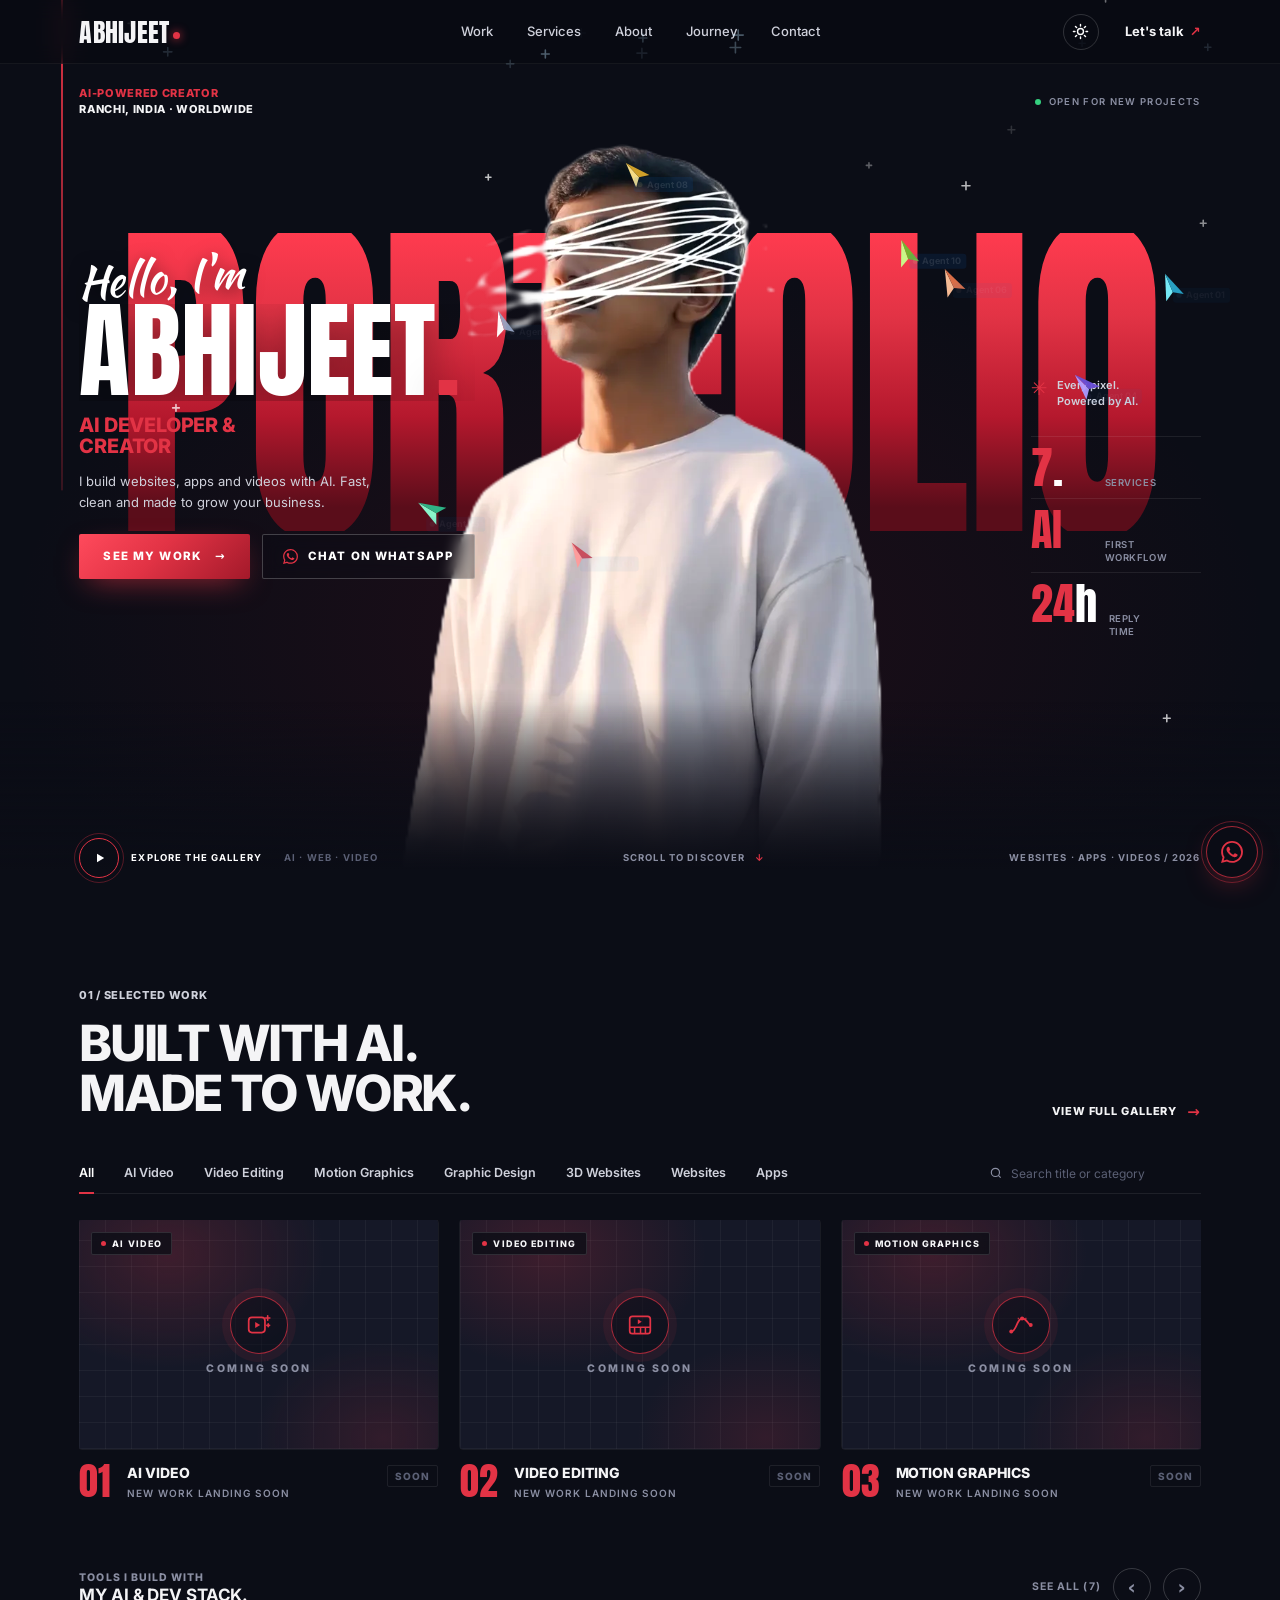
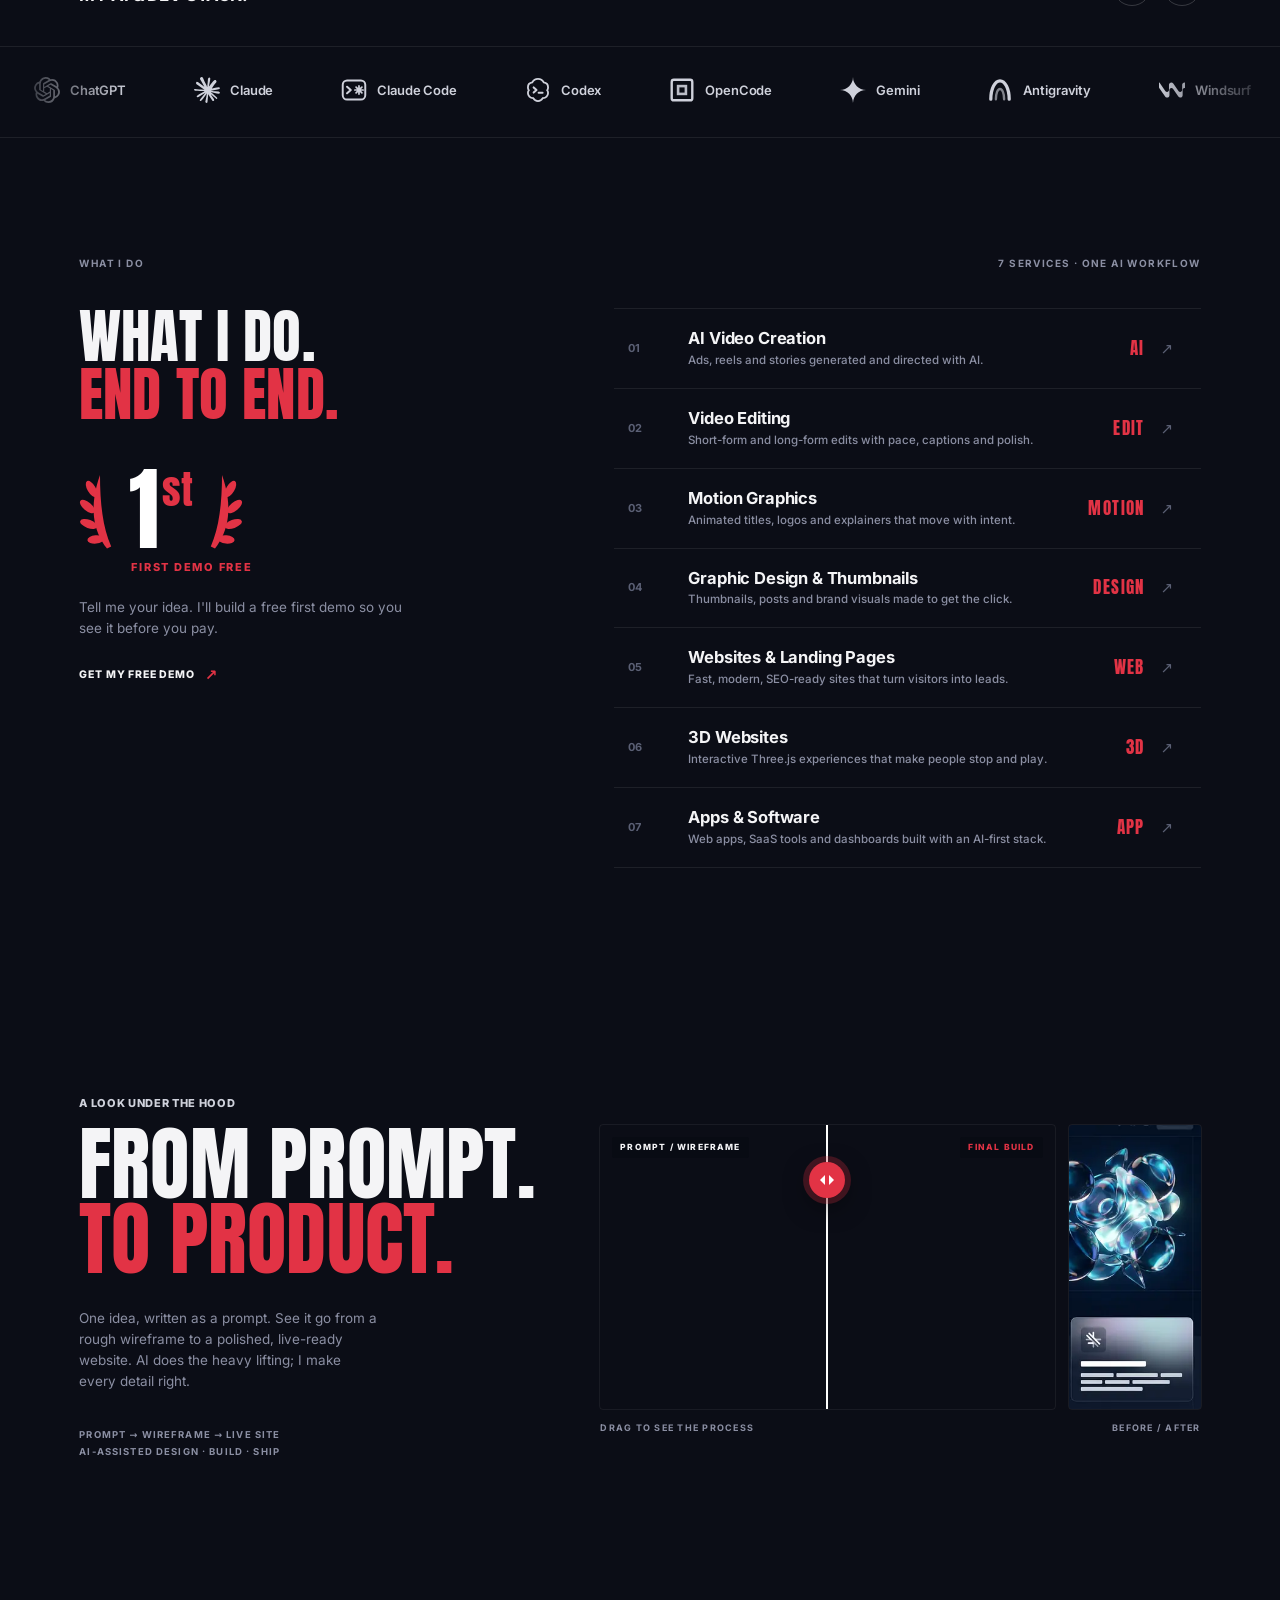
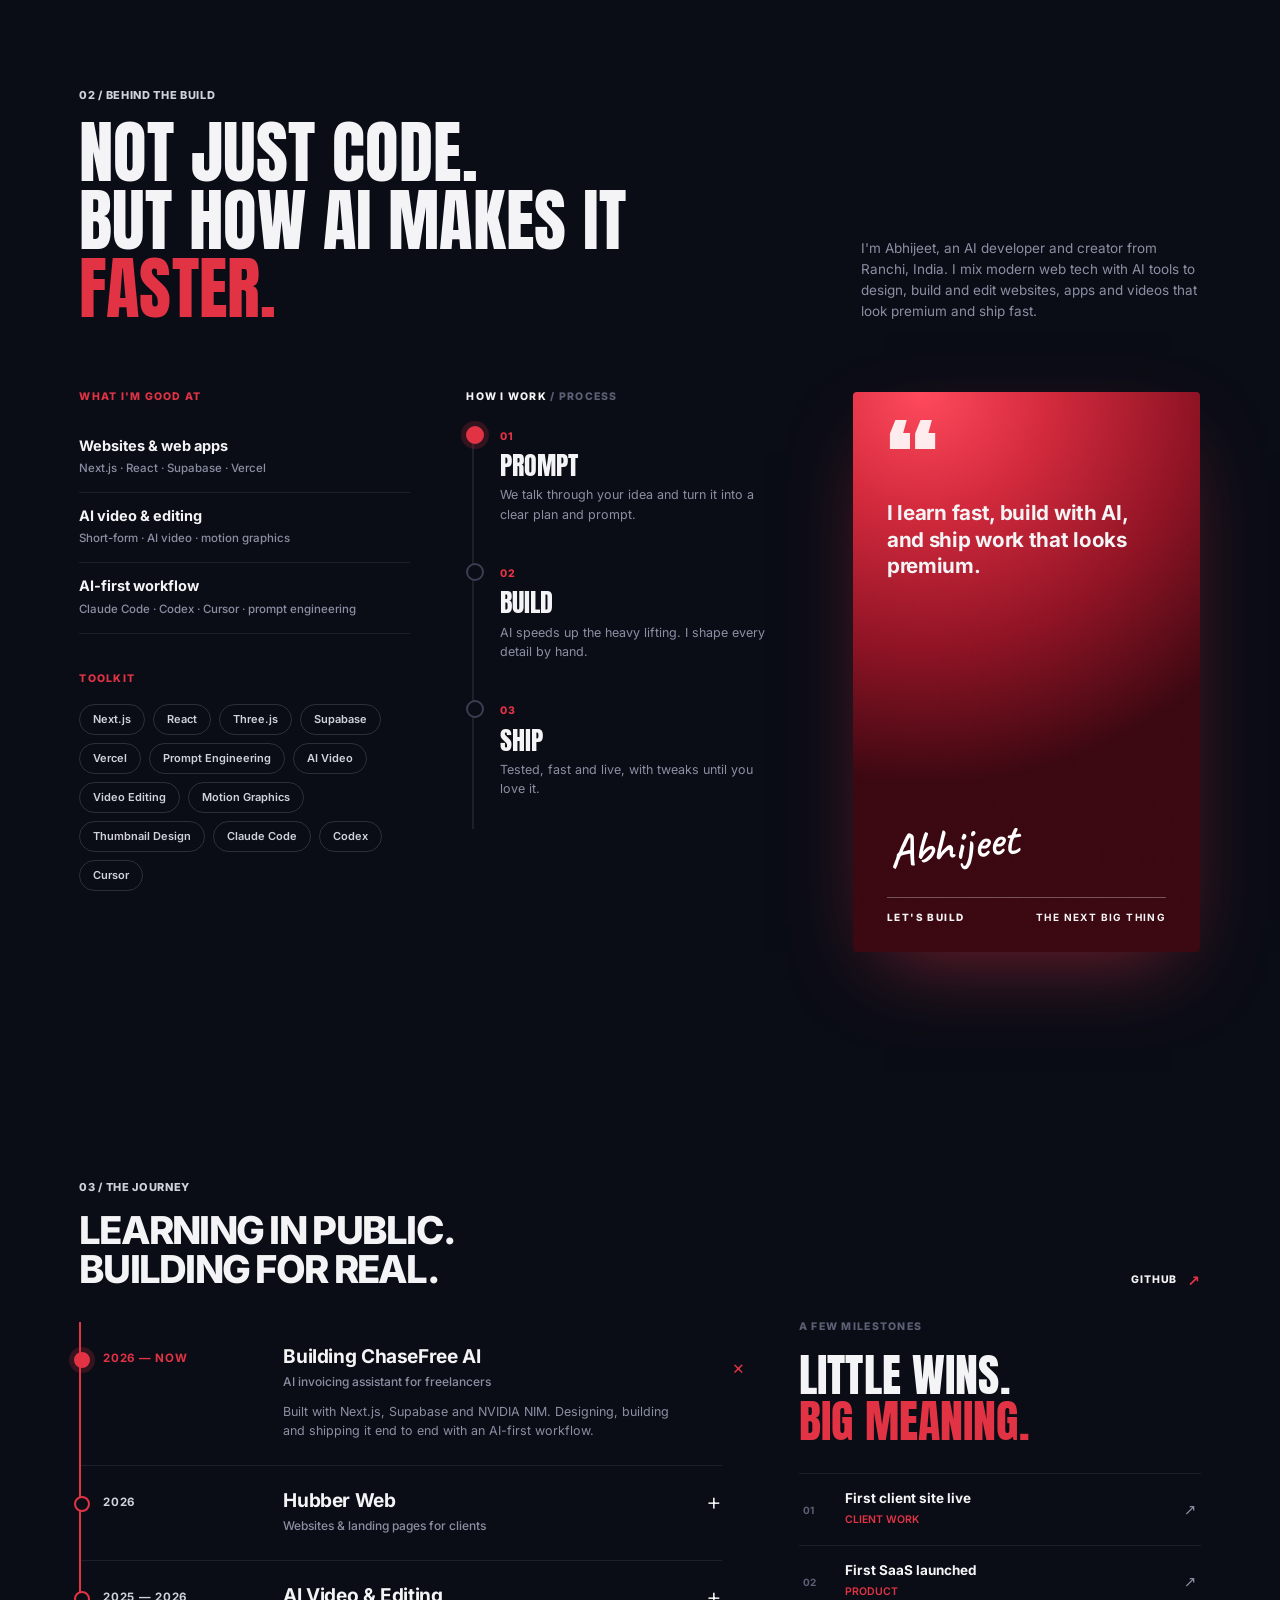
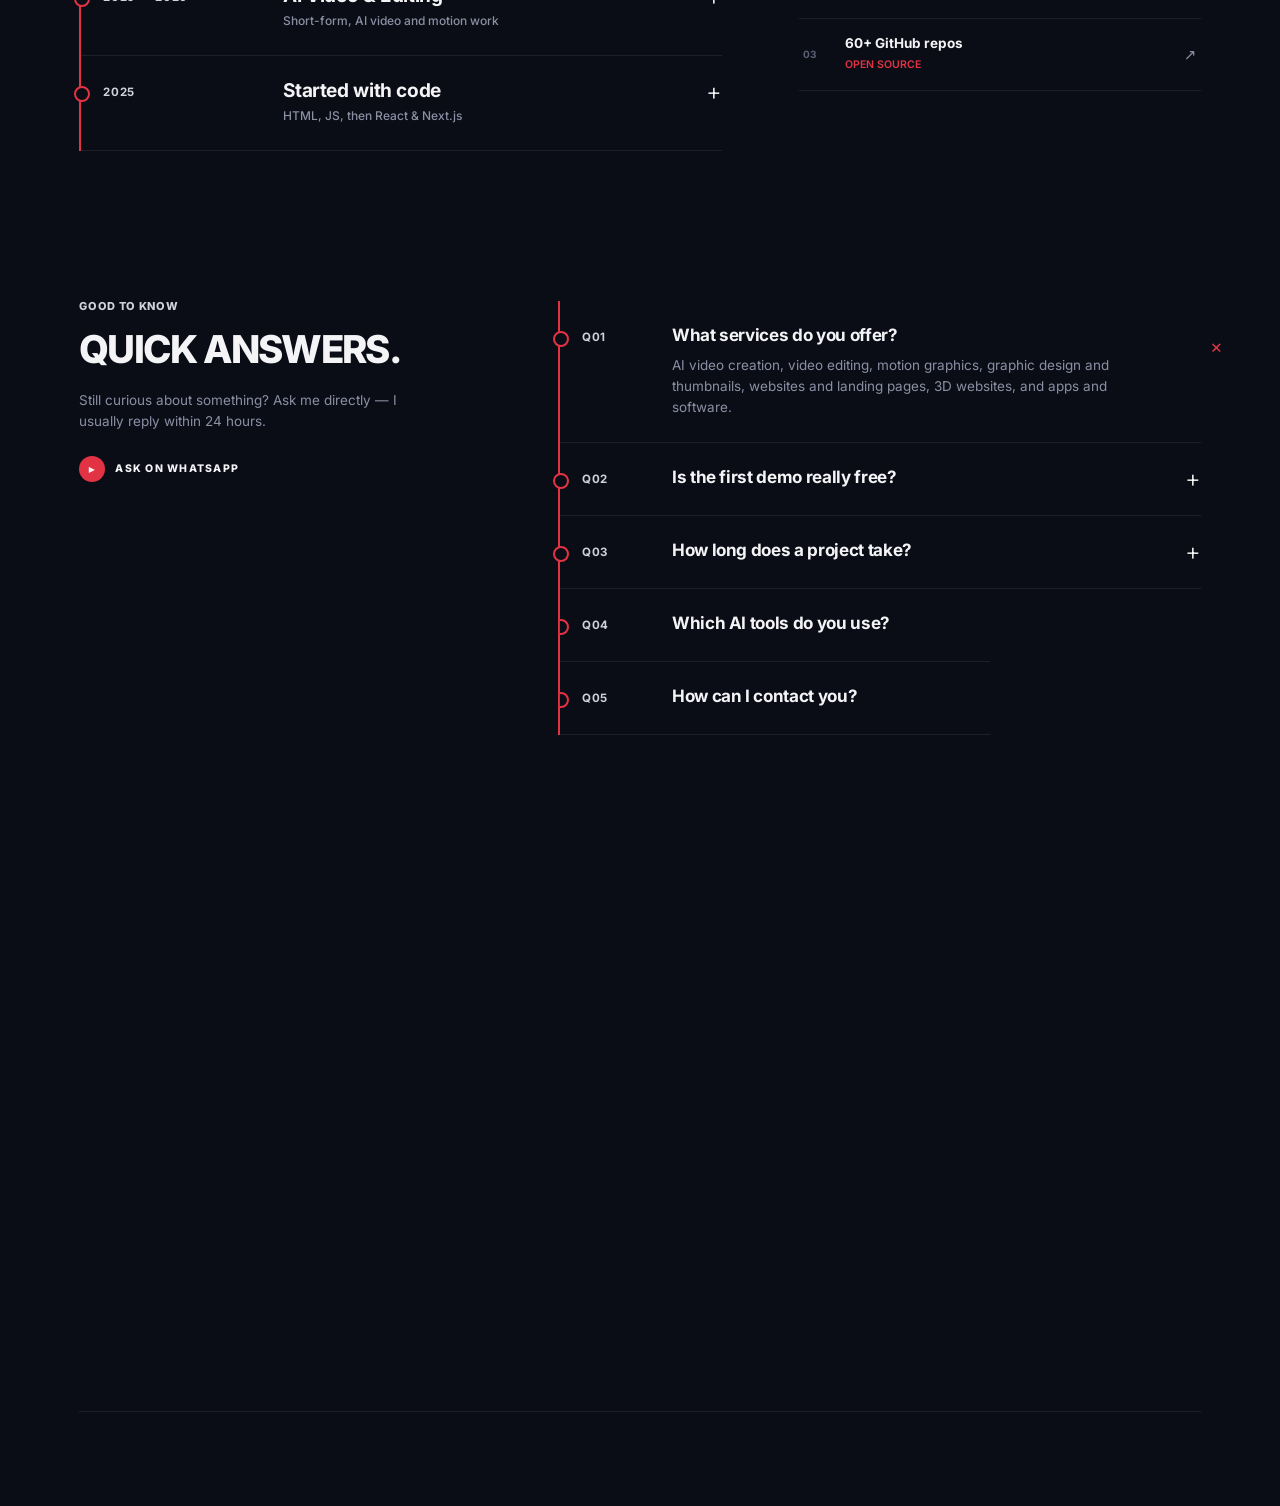
==== commit a101a96f: "Designed OG share images (home dark, gallery light) + richer preview meta" ====
--- a/index.html
+++ b/index.html
@@ -13,15 +13,18 @@
 <meta property="og:title" content="Abhijeet Kumar — AI Developer, Video Editor &amp; Web Designer | Ranchi, India" data-seo="title">
 <meta property="og:description" content="I build websites, apps and videos with AI. Fast, clean and made to grow your business. First demo free." data-seo="desc">
 <meta property="og:url" content="https://abhijeet-portfolio.vercel.app/" data-seo="url">
-<meta property="og:image" content="https://abhijeet-portfolio.vercel.app/og.jpg" data-seo="image">
+<meta property="og:image" content="https://abhijeet-portfolio.vercel.app/og.jpg?v=2" data-seo="image">
 <meta property="og:image:width" content="1200"><meta property="og:image:height" content="630">
-<meta property="og:image:alt" content="Abhijeet Kumar — AI Developer &amp; Creator portfolio">
+<meta property="og:image:alt" content="Abhijeet Kumar — AI Developer &amp; Creator. Websites, 3D sites, apps, AI video, editing, motion graphics, thumbnails. First demo free.">
+<meta property="og:image:secure_url" content="https://abhijeet-portfolio.vercel.app/og.jpg?v=2" data-seo="image">
+<meta property="og:image:type" content="image/jpeg">
+<meta name="twitter:image:alt" content="Abhijeet Kumar — AI Developer &amp; Creator. Websites, 3D sites, apps, AI video, editing, motion graphics, thumbnails. First demo free.">
 <meta property="og:locale" content="en_IN">
 <meta name="twitter:card" content="summary_large_image">
 <meta name="twitter:site" content="@Abhijeetkuumar"><meta name="twitter:creator" content="@Abhijeetkuumar">
 <meta name="twitter:title" content="Abhijeet Kumar — AI Developer, Video Editor &amp; Web Designer" data-seo="title">
 <meta name="twitter:description" content="I build websites, apps and videos with AI. Fast, clean and made to grow your business." data-seo="desc">
-<meta name="twitter:image" content="https://abhijeet-portfolio.vercel.app/og.jpg" data-seo="image">
+<meta name="twitter:image" content="https://abhijeet-portfolio.vercel.app/og.jpg?v=2" data-seo="image">
 <meta name="geo.region" content="IN-JH"><meta name="geo.placename" content="Ranchi">
 <meta name="theme-color" content="#0b0d16" id="themeColor">
 <link rel="icon" href="favicon.svg" type="image/svg+xml">
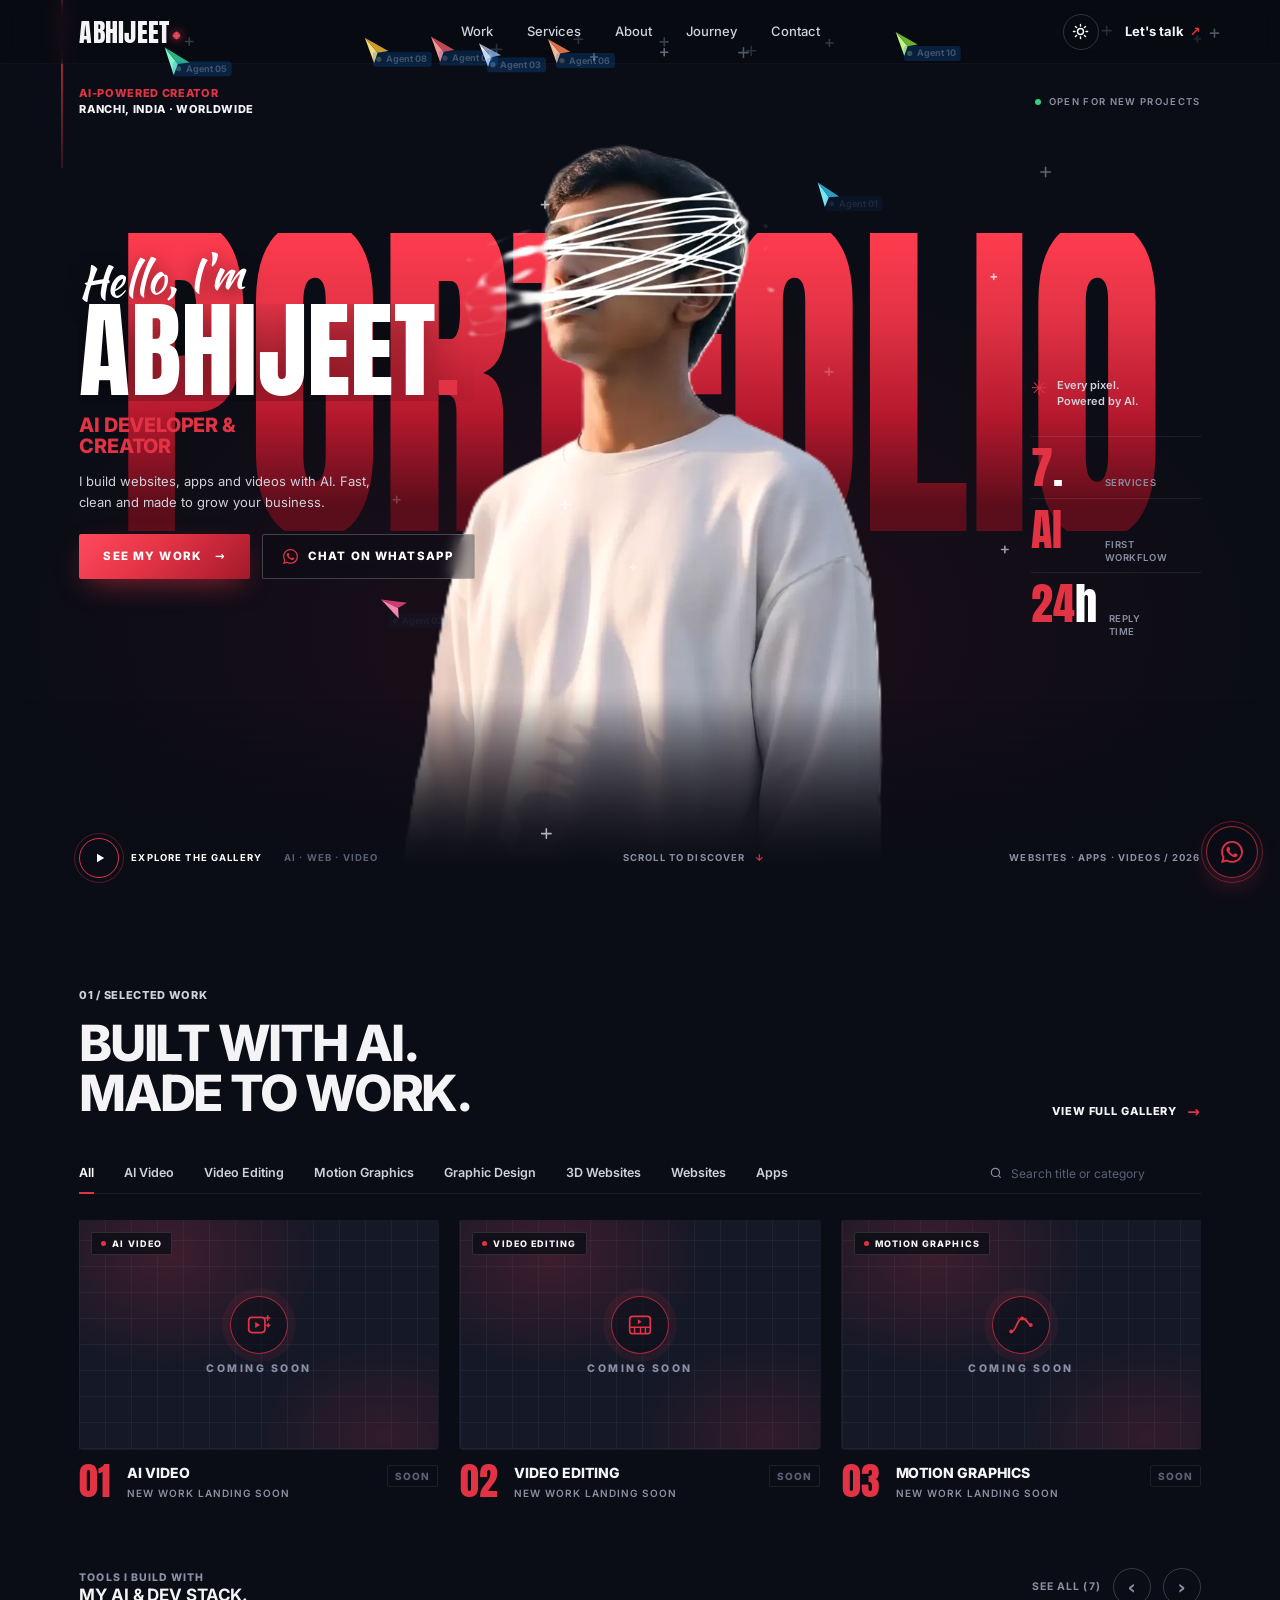
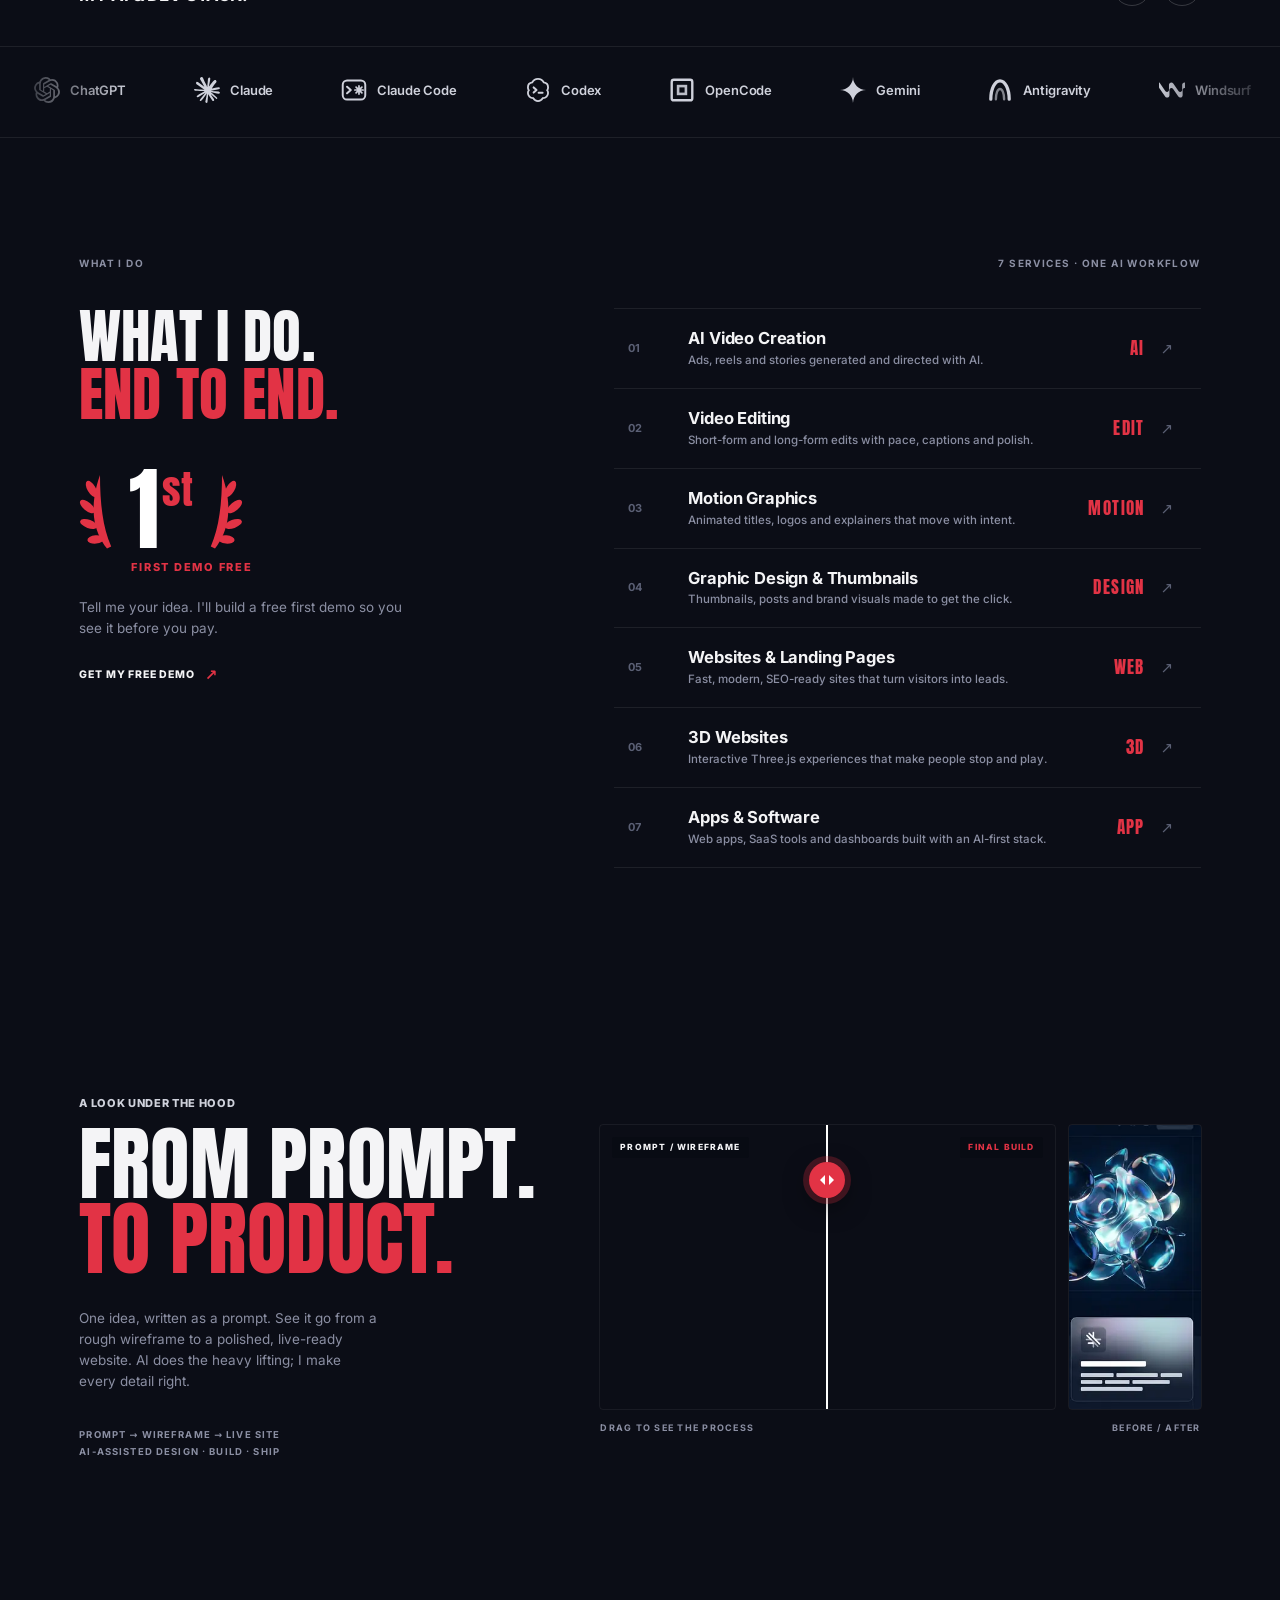
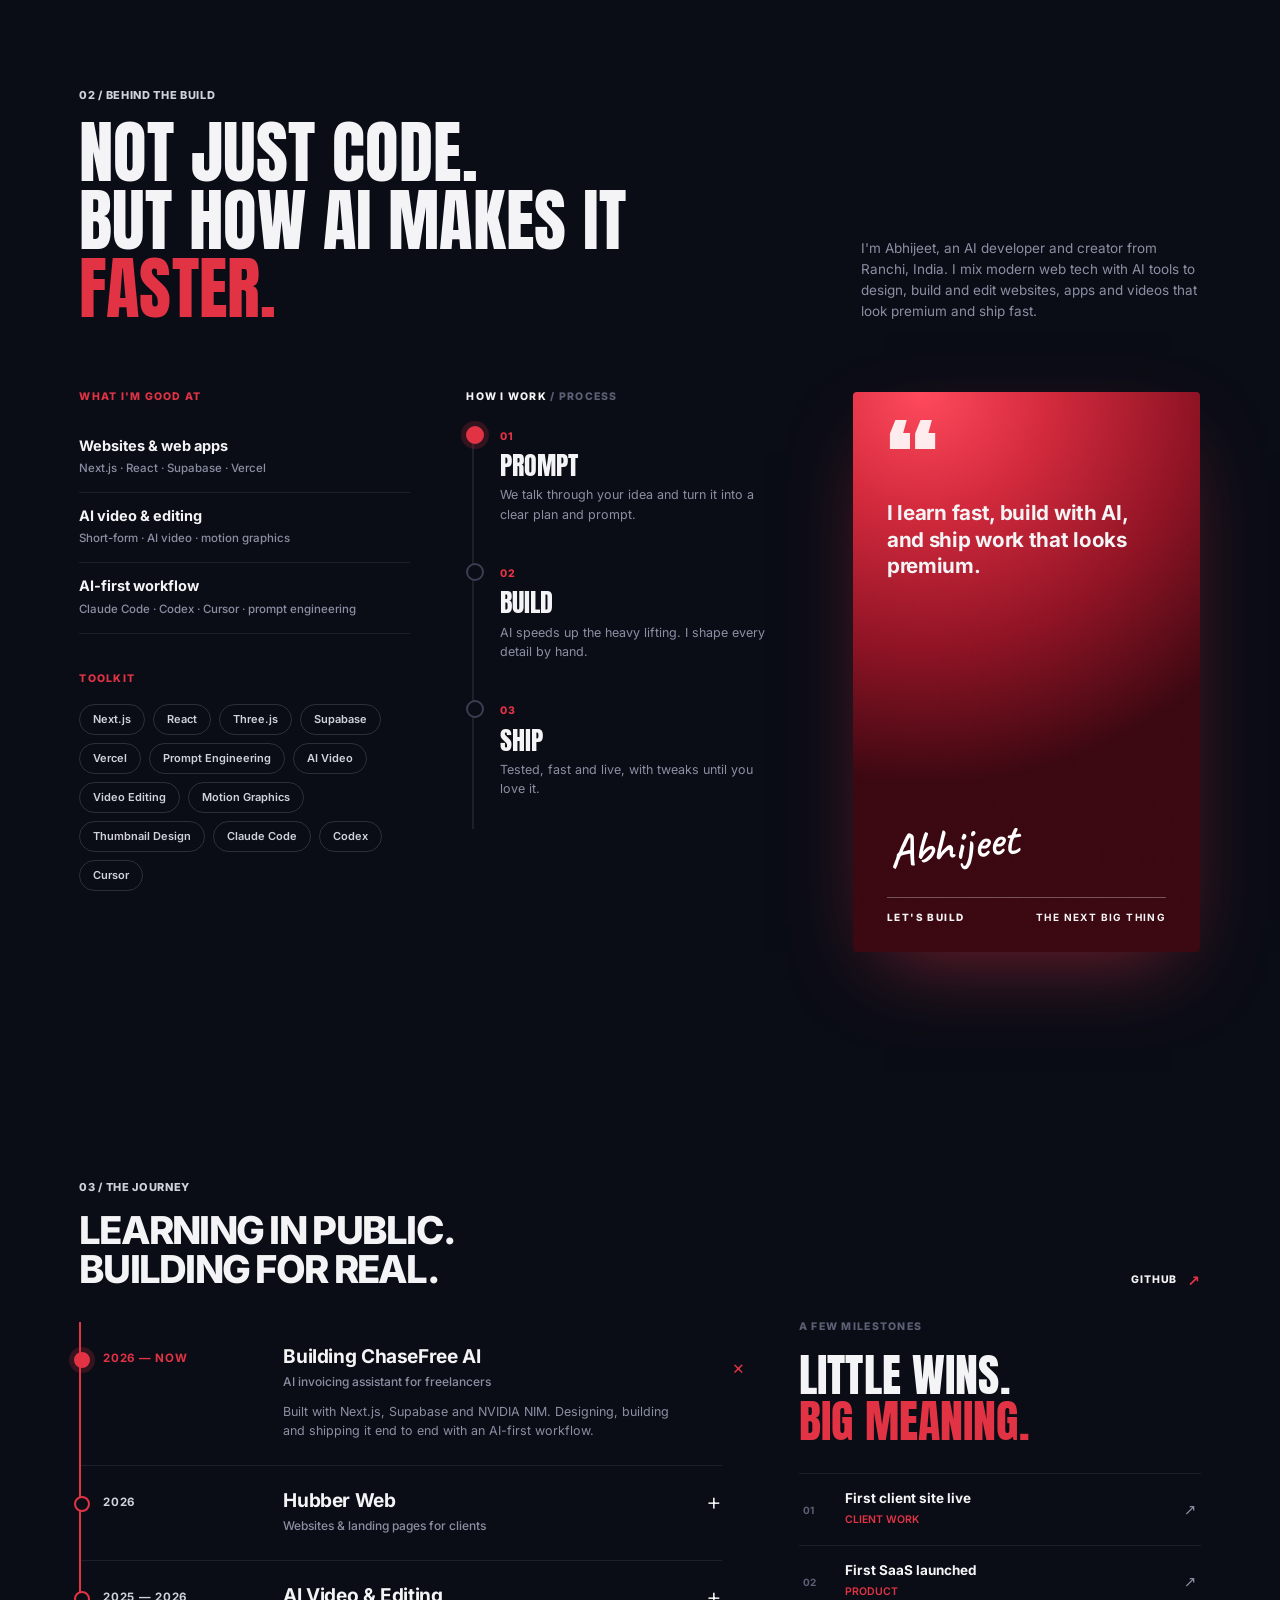
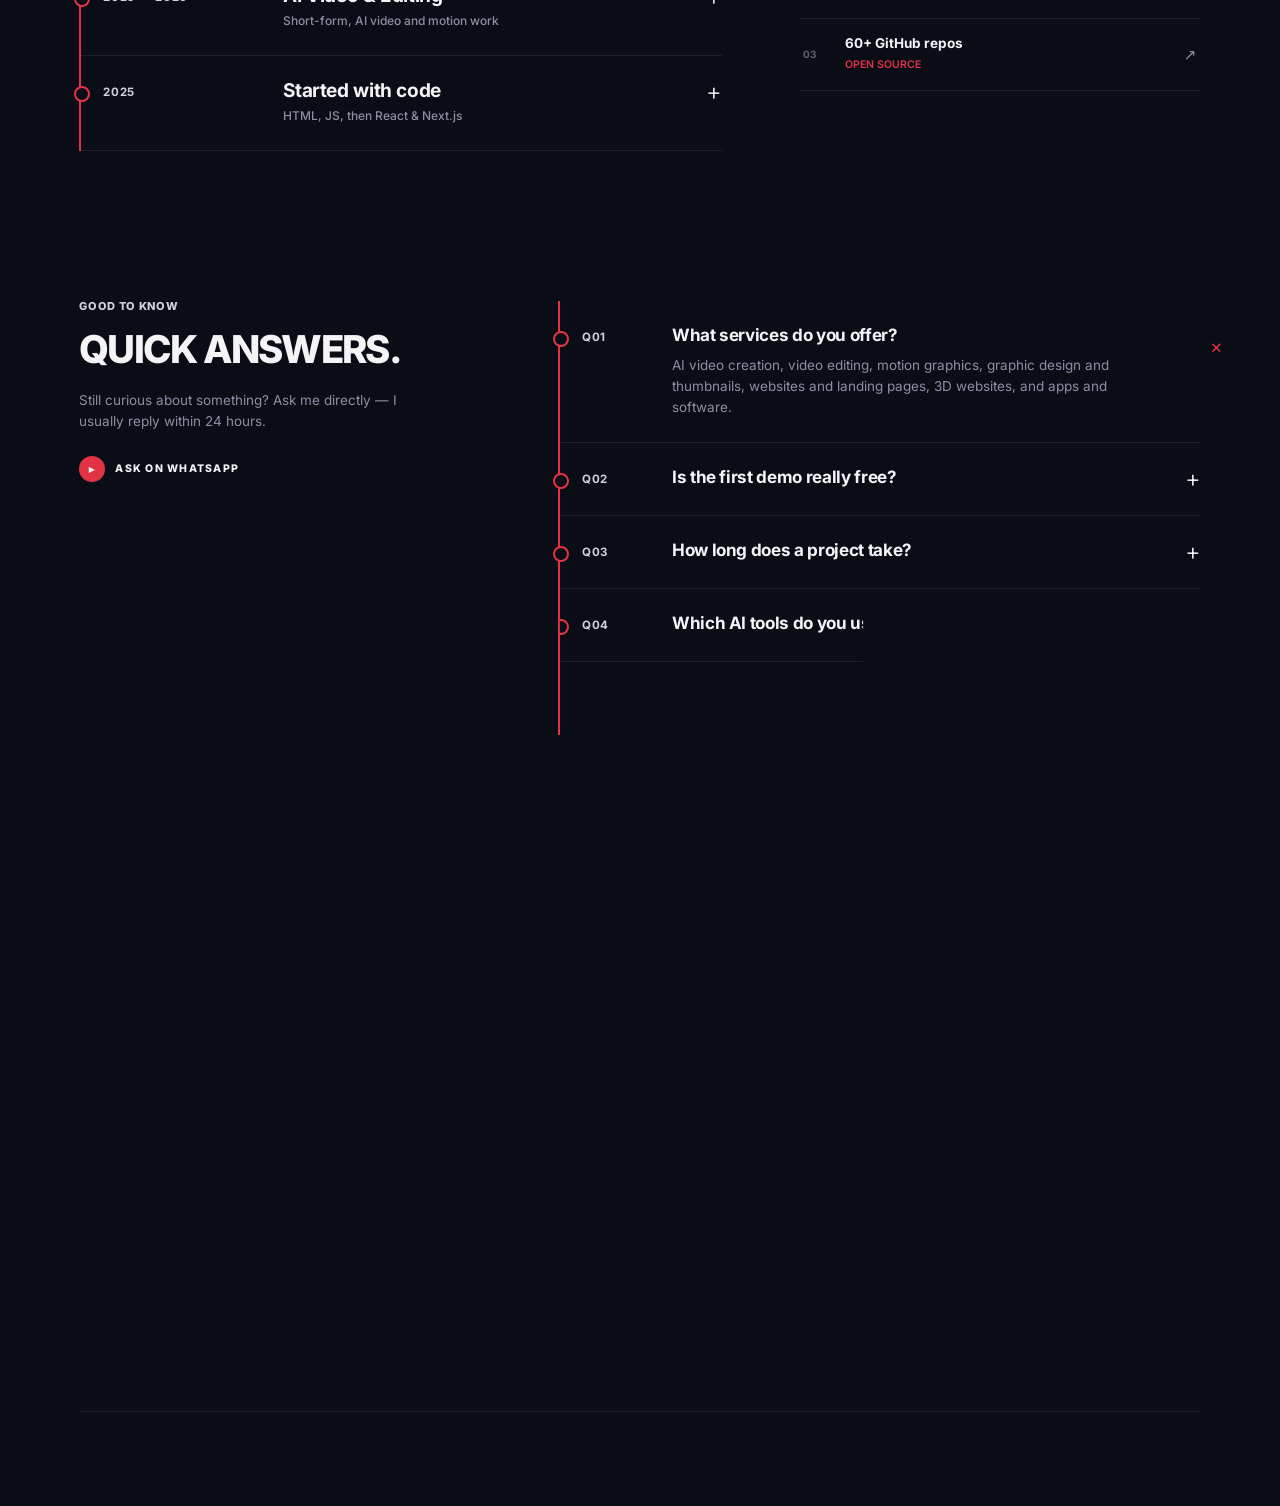
==== commit 16c0837b: "Live domain abhijeet-portfolio-orpin.vercel.app: canonical, OG, sitemap, robots, llms; OG v3; sitema" ====
--- a/index.html
+++ b/index.html
@@ -7,16 +7,16 @@
 <meta name="keywords" content="Abhijeet Kumar, AI developer, video editor, web designer, Ranchi, Jharkhand, India, AI video, motion graphics, thumbnail design, Next.js developer, 3D website, landing page, freelancer">
 <meta name="author" content="Abhijeet Kumar">
 <meta name="robots" content="index, follow, max-image-preview:large">
-<link rel="canonical" href="https://abhijeet-portfolio.vercel.app/" data-seo="canonical">
+<link rel="canonical" href="https://abhijeet-portfolio-orpin.vercel.app/" data-seo="canonical">
 <meta property="og:type" content="website">
 <meta property="og:site_name" content="Abhijeet Kumar">
 <meta property="og:title" content="Abhijeet Kumar — AI Developer, Video Editor &amp; Web Designer | Ranchi, India" data-seo="title">
 <meta property="og:description" content="I build websites, apps and videos with AI. Fast, clean and made to grow your business. First demo free." data-seo="desc">
-<meta property="og:url" content="https://abhijeet-portfolio.vercel.app/" data-seo="url">
-<meta property="og:image" content="https://abhijeet-portfolio.vercel.app/og.jpg?v=2" data-seo="image">
+<meta property="og:url" content="https://abhijeet-portfolio-orpin.vercel.app/" data-seo="url">
+<meta property="og:image" content="https://abhijeet-portfolio-orpin.vercel.app/og.jpg?v=3" data-seo="image">
 <meta property="og:image:width" content="1200"><meta property="og:image:height" content="630">
 <meta property="og:image:alt" content="Abhijeet Kumar — AI Developer &amp; Creator. Websites, 3D sites, apps, AI video, editing, motion graphics, thumbnails. First demo free.">
-<meta property="og:image:secure_url" content="https://abhijeet-portfolio.vercel.app/og.jpg?v=2" data-seo="image">
+<meta property="og:image:secure_url" content="https://abhijeet-portfolio-orpin.vercel.app/og.jpg?v=3" data-seo="image">
 <meta property="og:image:type" content="image/jpeg">
 <meta name="twitter:image:alt" content="Abhijeet Kumar — AI Developer &amp; Creator. Websites, 3D sites, apps, AI video, editing, motion graphics, thumbnails. First demo free.">
 <meta property="og:locale" content="en_IN">
@@ -24,7 +24,7 @@
 <meta name="twitter:site" content="@Abhijeetkuumar"><meta name="twitter:creator" content="@Abhijeetkuumar">
 <meta name="twitter:title" content="Abhijeet Kumar — AI Developer, Video Editor &amp; Web Designer" data-seo="title">
 <meta name="twitter:description" content="I build websites, apps and videos with AI. Fast, clean and made to grow your business." data-seo="desc">
-<meta name="twitter:image" content="https://abhijeet-portfolio.vercel.app/og.jpg?v=2" data-seo="image">
+<meta name="twitter:image" content="https://abhijeet-portfolio-orpin.vercel.app/og.jpg?v=3" data-seo="image">
 <meta name="geo.region" content="IN-JH"><meta name="geo.placename" content="Ranchi">
 <meta name="theme-color" content="#0b0d16" id="themeColor">
 <link rel="icon" href="favicon.svg" type="image/svg+xml">
@@ -43,7 +43,7 @@
 <link rel="preload" as="image" imagesrcset="assets/img/cutout-700.webp 700w, assets/img/cutout-1200.webp 1200w" imagesizes="(max-width: 820px) 70vw, 42vw" fetchpriority="high">
 
 <link rel="stylesheet" href="style.css">
-<script type="application/ld+json" id="ld">{"@context":"https://schema.org","@graph":[{"@type":"Person","@id":"https://abhijeet-portfolio.vercel.app/#person","name":"Abhijeet Kumar","url":"https://abhijeet-portfolio.vercel.app/","image":"https://abhijeet-portfolio.vercel.app/assets/img/cutout-1200.webp","jobTitle":"AI Developer, Video Editor & Web Designer","description":"Abhijeet Kumar is an AI developer and creator from Ranchi, India. He builds websites, 3D websites, apps, AI videos, video edits, motion graphics and thumbnails with AI — fast, clean and made to grow your business. First demo free.","telephone":"+91-94303-22551","address":{"@type":"PostalAddress","addressLocality":"Ranchi","addressRegion":"Jharkhand","addressCountry":"IN"},"knowsAbout":["AI video creation","Video editing","Motion graphics","Graphic design","Thumbnail design","Web design","3D websites","Next.js","React","Three.js","Supabase","Prompt engineering","App development"],"sameAs":["https://www.instagram.com/abhi.jeetkuumar/","https://github.com/abhi478jeetur-rgb","https://peerlist.io/abhijeetkuumar","https://www.linkedin.com/in/abhijeet-kumar-4b6a083b0/","https://x.com/Abhijeetkuumar","https://www.youtube.com/@AbhijeetKumarz7r"]},{"@type":"ProfessionalService","@id":"https://abhijeet-portfolio.vercel.app/#service","name":"Abhijeet Kumar — AI Development & Creative Services","url":"https://abhijeet-portfolio.vercel.app/","image":"https://abhijeet-portfolio.vercel.app/og.jpg","telephone":"+91-94303-22551","priceRange":"Free first demo","founder":{"@id":"https://abhijeet-portfolio.vercel.app/#person"},"address":{"@type":"PostalAddress","addressLocality":"Ranchi","addressRegion":"Jharkhand","addressCountry":"IN"},"areaServed":[{"@type":"Country","name":"India"},{"@type":"Place","name":"Worldwide (remote)"}],"hasOfferCatalog":{"@type":"OfferCatalog","name":"Services","itemListElement":[{"@type":"Offer","itemOffered":{"@type":"Service","name":"AI Video Creation","description":"Ads, reels and stories generated and directed with AI.","provider":{"@id":"https://abhijeet-portfolio.vercel.app/#person"}}},{"@type":"Offer","itemOffered":{"@type":"Service","name":"Video Editing","description":"Short-form and long-form edits with pace, captions and polish.","provider":{"@id":"https://abhijeet-portfolio.vercel.app/#person"}}},{"@type":"Offer","itemOffered":{"@type":"Service","name":"Motion Graphics","description":"Animated titles, logos and explainers that move with intent.","provider":{"@id":"https://abhijeet-portfolio.vercel.app/#person"}}},{"@type":"Offer","itemOffered":{"@type":"Service","name":"Graphic Design & Thumbnails","description":"Thumbnails, posts and brand visuals made to get the click.","provider":{"@id":"https://abhijeet-portfolio.vercel.app/#person"}}},{"@type":"Offer","itemOffered":{"@type":"Service","name":"Websites & Landing Pages","description":"Fast, modern, SEO-ready sites that turn visitors into leads.","provider":{"@id":"https://abhijeet-portfolio.vercel.app/#person"}}},{"@type":"Offer","itemOffered":{"@type":"Service","name":"3D Websites","description":"Interactive Three.js experiences that make people stop and play.","provider":{"@id":"https://abhijeet-portfolio.vercel.app/#person"}}},{"@type":"Offer","itemOffered":{"@type":"Service","name":"Apps & Software","description":"Web apps, SaaS tools and dashboards built with an AI-first stack.","provider":{"@id":"https://abhijeet-portfolio.vercel.app/#person"}}}]}},{"@type":"WebSite","@id":"https://abhijeet-portfolio.vercel.app/#website","url":"https://abhijeet-portfolio.vercel.app/","name":"Abhijeet Kumar — Portfolio","inLanguage":"en","publisher":{"@id":"https://abhijeet-portfolio.vercel.app/#person"}},{"@type":"FAQPage","@id":"https://abhijeet-portfolio.vercel.app/#faq","mainEntity":[{"@type":"Question","name":"What services do you offer?","acceptedAnswer":{"@type":"Answer","text":"AI video creation, video editing, motion graphics, graphic design and thumbnails, websites and landing pages, 3D websites, and apps and software."}},{"@type":"Question","name":"Is the first demo really free?","acceptedAnswer":{"@type":"Answer","text":"Yes. Tell me your idea and I'll build a free first demo, so you can see it before you pay anything."}},{"@type":"Question","name":"How long does a project take?","acceptedAnswer":{"@type":"Answer","text":"It depends on the scope. Landing pages and short videos usually take a few days; bigger websites and apps take longer. You get a clear timeline after we talk."}},{"@type":"Question","name":"Which AI tools do you use?","acceptedAnswer":{"@type":"Answer","text":"Claude Code, Codex, Cursor, ChatGPT and Gemini for building and writing, AI video tools for creation, and Next.js, React, Supabase and Vercel for the web."}},{"@type":"Question","name":"How can I contact you?","acceptedAnswer":{"@type":"Answer","text":"WhatsApp is the fastest: +91 94303 22551. You can also reach me on Instagram, LinkedIn or GitHub. I usually reply within 24 hours."}}]}]}</script>
+<script type="application/ld+json" id="ld">{"@context":"https://schema.org","@graph":[{"@type":"Person","@id":"https://abhijeet-portfolio-orpin.vercel.app/#person","name":"Abhijeet Kumar","url":"https://abhijeet-portfolio-orpin.vercel.app/","image":"https://abhijeet-portfolio-orpin.vercel.app/assets/img/cutout-1200.webp","jobTitle":"AI Developer, Video Editor & Web Designer","description":"Abhijeet Kumar is an AI developer and creator from Ranchi, India. He builds websites, 3D websites, apps, AI videos, video edits, motion graphics and thumbnails with AI — fast, clean and made to grow your business. First demo free.","telephone":"+91-94303-22551","address":{"@type":"PostalAddress","addressLocality":"Ranchi","addressRegion":"Jharkhand","addressCountry":"IN"},"knowsAbout":["AI video creation","Video editing","Motion graphics","Graphic design","Thumbnail design","Web design","3D websites","Next.js","React","Three.js","Supabase","Prompt engineering","App development"],"sameAs":["https://www.instagram.com/abhi.jeetkuumar/","https://github.com/abhi478jeetur-rgb","https://peerlist.io/abhijeetkuumar","https://www.linkedin.com/in/abhijeet-kumar-4b6a083b0/","https://x.com/Abhijeetkuumar","https://www.youtube.com/@AbhijeetKumarz7r"]},{"@type":"ProfessionalService","@id":"https://abhijeet-portfolio-orpin.vercel.app/#service","name":"Abhijeet Kumar — AI Development & Creative Services","url":"https://abhijeet-portfolio-orpin.vercel.app/","image":"https://abhijeet-portfolio-orpin.vercel.app/og.jpg","telephone":"+91-94303-22551","priceRange":"Free first demo","founder":{"@id":"https://abhijeet-portfolio-orpin.vercel.app/#person"},"address":{"@type":"PostalAddress","addressLocality":"Ranchi","addressRegion":"Jharkhand","addressCountry":"IN"},"areaServed":[{"@type":"Country","name":"India"},{"@type":"Place","name":"Worldwide (remote)"}],"hasOfferCatalog":{"@type":"OfferCatalog","name":"Services","itemListElement":[{"@type":"Offer","itemOffered":{"@type":"Service","name":"AI Video Creation","description":"Ads, reels and stories generated and directed with AI.","provider":{"@id":"https://abhijeet-portfolio-orpin.vercel.app/#person"}}},{"@type":"Offer","itemOffered":{"@type":"Service","name":"Video Editing","description":"Short-form and long-form edits with pace, captions and polish.","provider":{"@id":"https://abhijeet-portfolio-orpin.vercel.app/#person"}}},{"@type":"Offer","itemOffered":{"@type":"Service","name":"Motion Graphics","description":"Animated titles, logos and explainers that move with intent.","provider":{"@id":"https://abhijeet-portfolio-orpin.vercel.app/#person"}}},{"@type":"Offer","itemOffered":{"@type":"Service","name":"Graphic Design & Thumbnails","description":"Thumbnails, posts and brand visuals made to get the click.","provider":{"@id":"https://abhijeet-portfolio-orpin.vercel.app/#person"}}},{"@type":"Offer","itemOffered":{"@type":"Service","name":"Websites & Landing Pages","description":"Fast, modern, SEO-ready sites that turn visitors into leads.","provider":{"@id":"https://abhijeet-portfolio-orpin.vercel.app/#person"}}},{"@type":"Offer","itemOffered":{"@type":"Service","name":"3D Websites","description":"Interactive Three.js experiences that make people stop and play.","provider":{"@id":"https://abhijeet-portfolio-orpin.vercel.app/#person"}}},{"@type":"Offer","itemOffered":{"@type":"Service","name":"Apps & Software","description":"Web apps, SaaS tools and dashboards built with an AI-first stack.","provider":{"@id":"https://abhijeet-portfolio-orpin.vercel.app/#person"}}}]}},{"@type":"WebSite","@id":"https://abhijeet-portfolio-orpin.vercel.app/#website","url":"https://abhijeet-portfolio-orpin.vercel.app/","name":"Abhijeet Kumar — Portfolio","inLanguage":"en","publisher":{"@id":"https://abhijeet-portfolio-orpin.vercel.app/#person"}},{"@type":"FAQPage","@id":"https://abhijeet-portfolio-orpin.vercel.app/#faq","mainEntity":[{"@type":"Question","name":"What services do you offer?","acceptedAnswer":{"@type":"Answer","text":"AI video creation, video editing, motion graphics, graphic design and thumbnails, websites and landing pages, 3D websites, and apps and software."}},{"@type":"Question","name":"Is the first demo really free?","acceptedAnswer":{"@type":"Answer","text":"Yes. Tell me your idea and I'll build a free first demo, so you can see it before you pay anything."}},{"@type":"Question","name":"How long does a project take?","acceptedAnswer":{"@type":"Answer","text":"It depends on the scope. Landing pages and short videos usually take a few days; bigger websites and apps take longer. You get a clear timeline after we talk."}},{"@type":"Question","name":"Which AI tools do you use?","acceptedAnswer":{"@type":"Answer","text":"Claude Code, Codex, Cursor, ChatGPT and Gemini for building and writing, AI video tools for creation, and Next.js, React, Supabase and Vercel for the web."}},{"@type":"Question","name":"How can I contact you?","acceptedAnswer":{"@type":"Answer","text":"WhatsApp is the fastest: +91 94303 22551. You can also reach me on Instagram, LinkedIn or GitHub. I usually reply within 24 hours."}}]}]}</script>
 </head>
 <body class="is-loading" data-page="home">
 
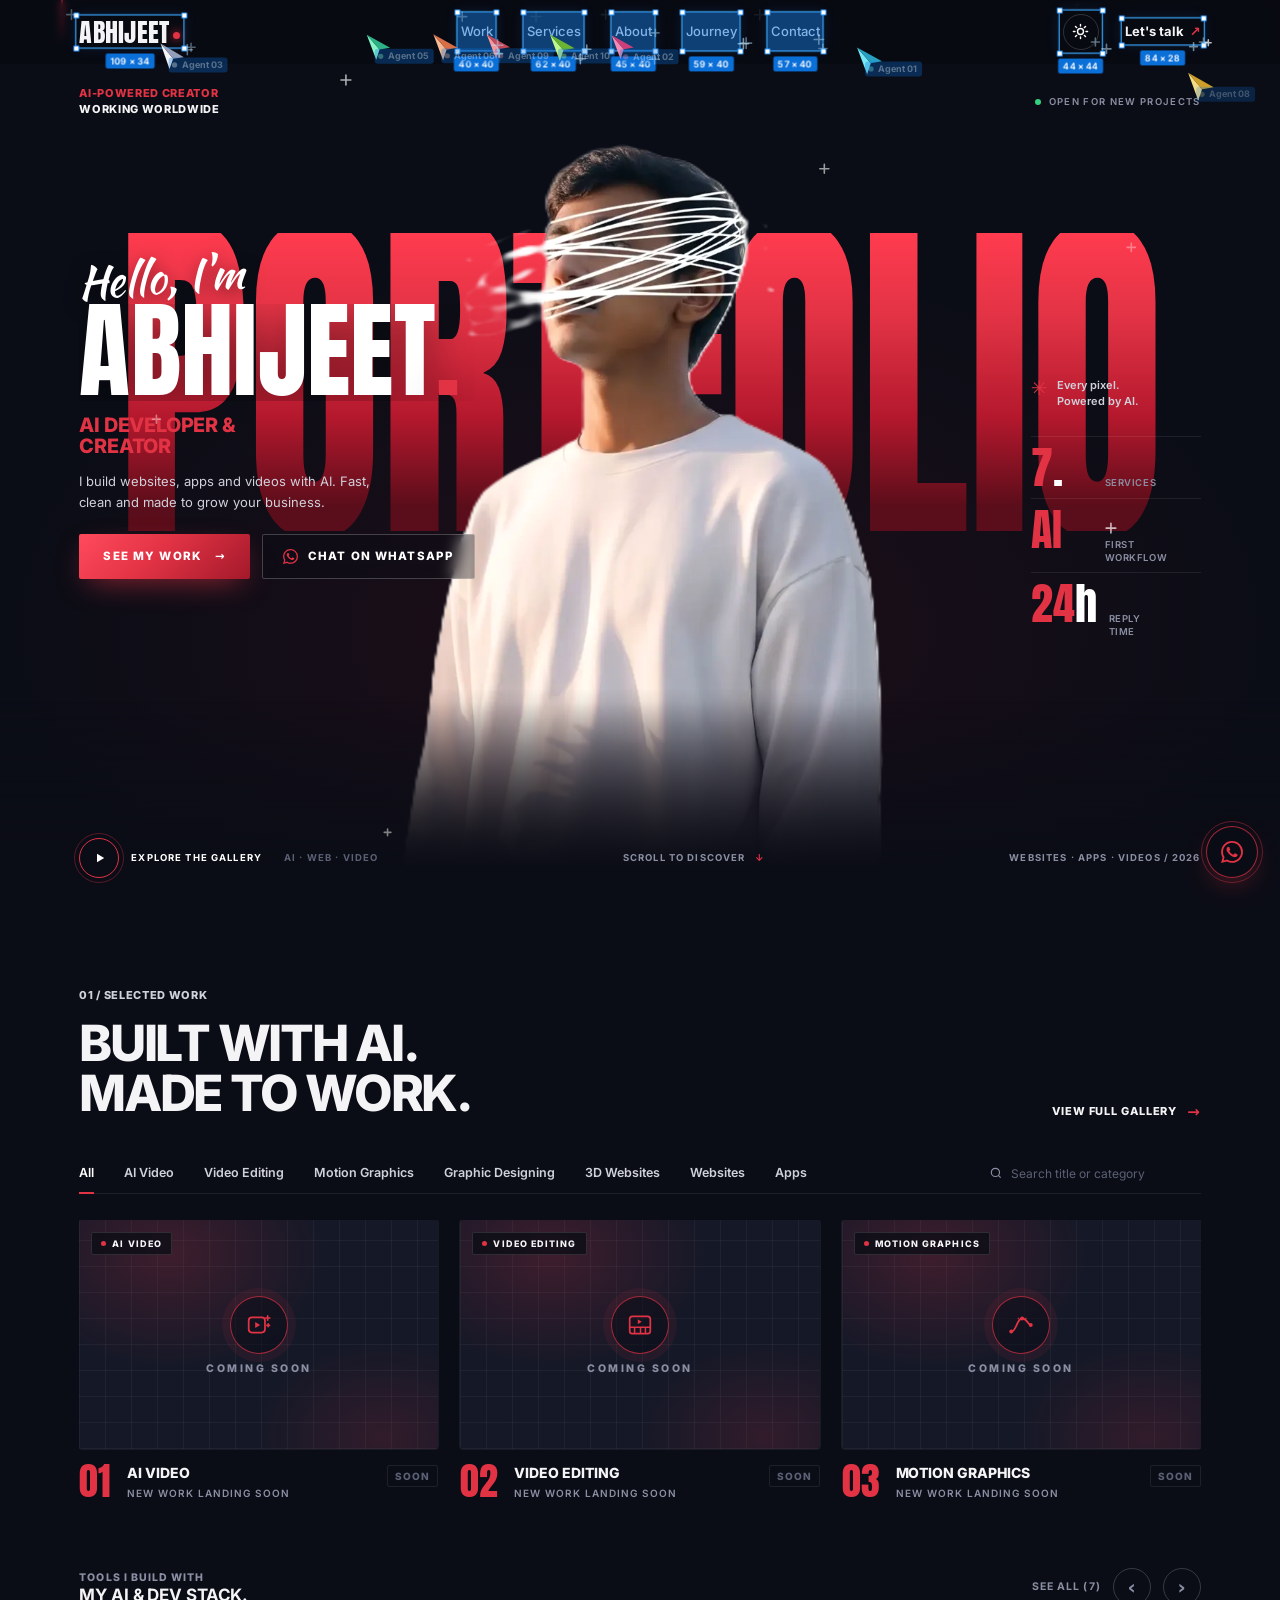
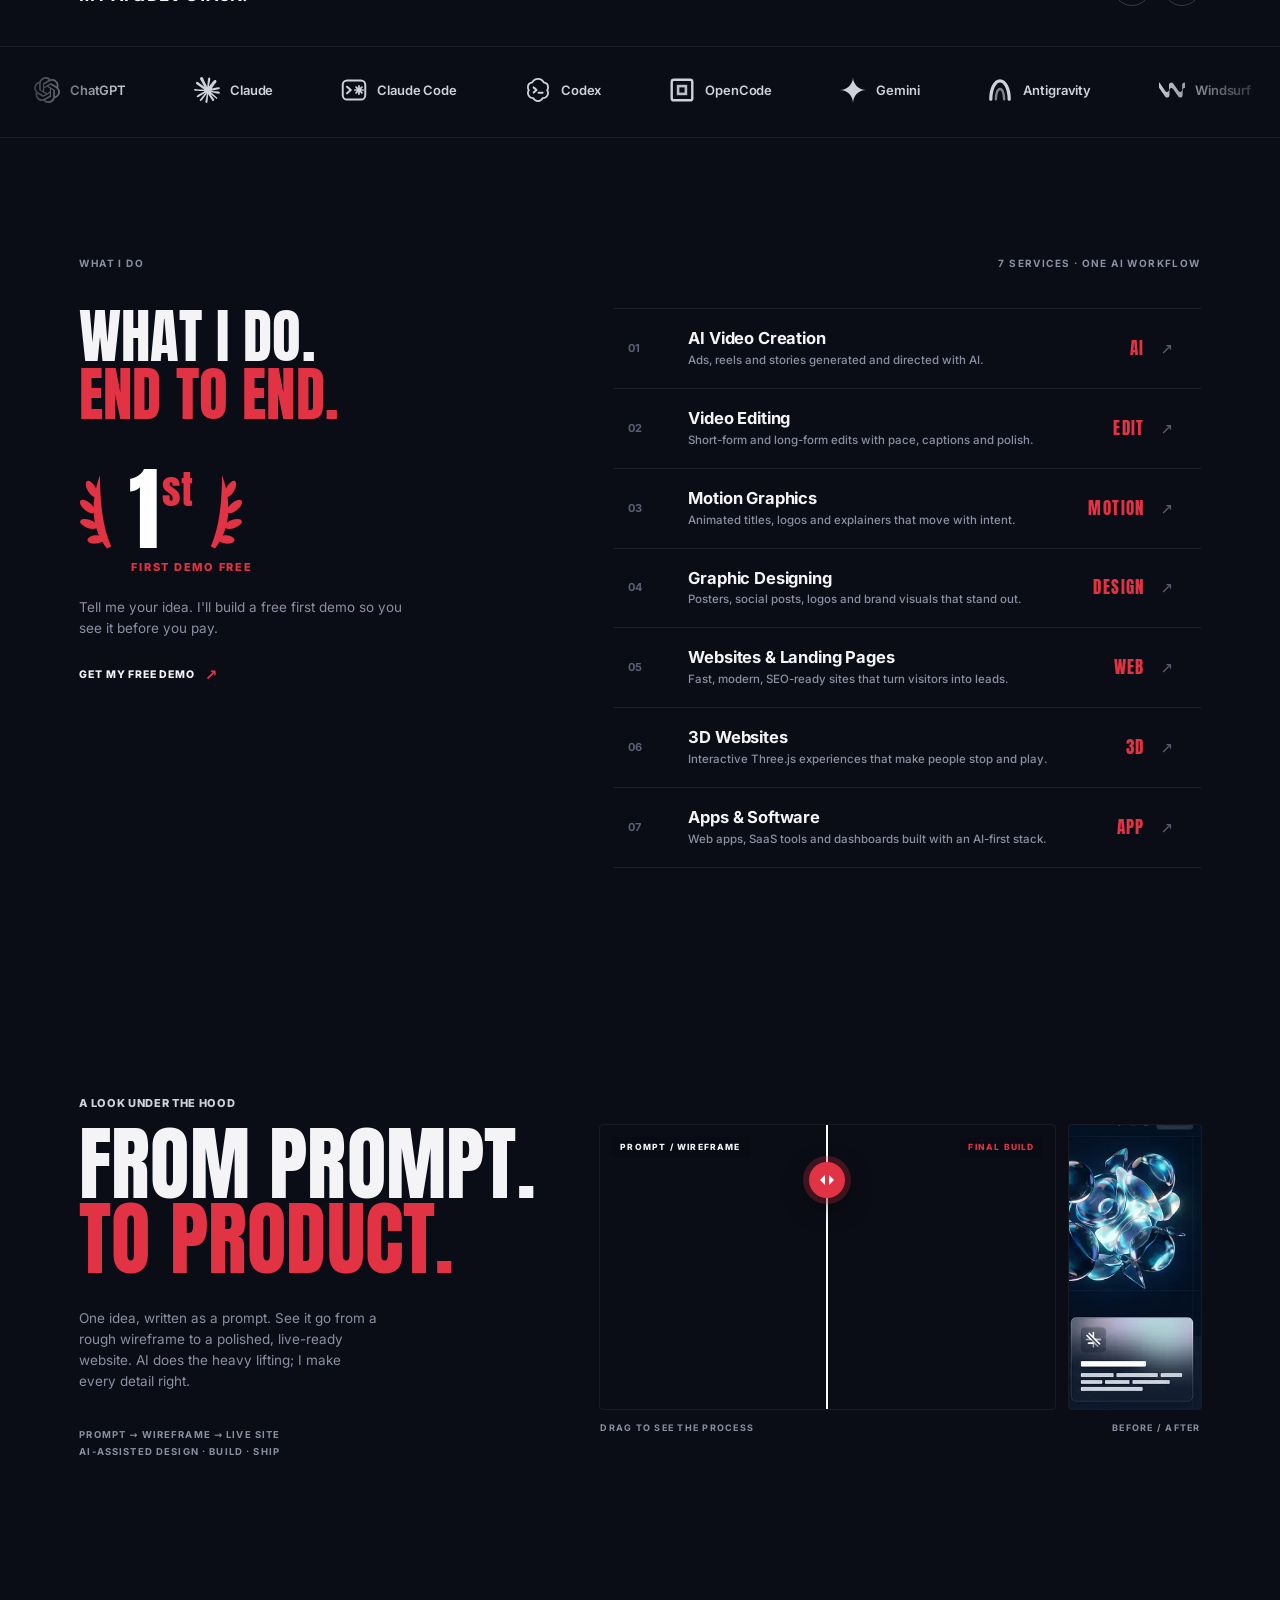
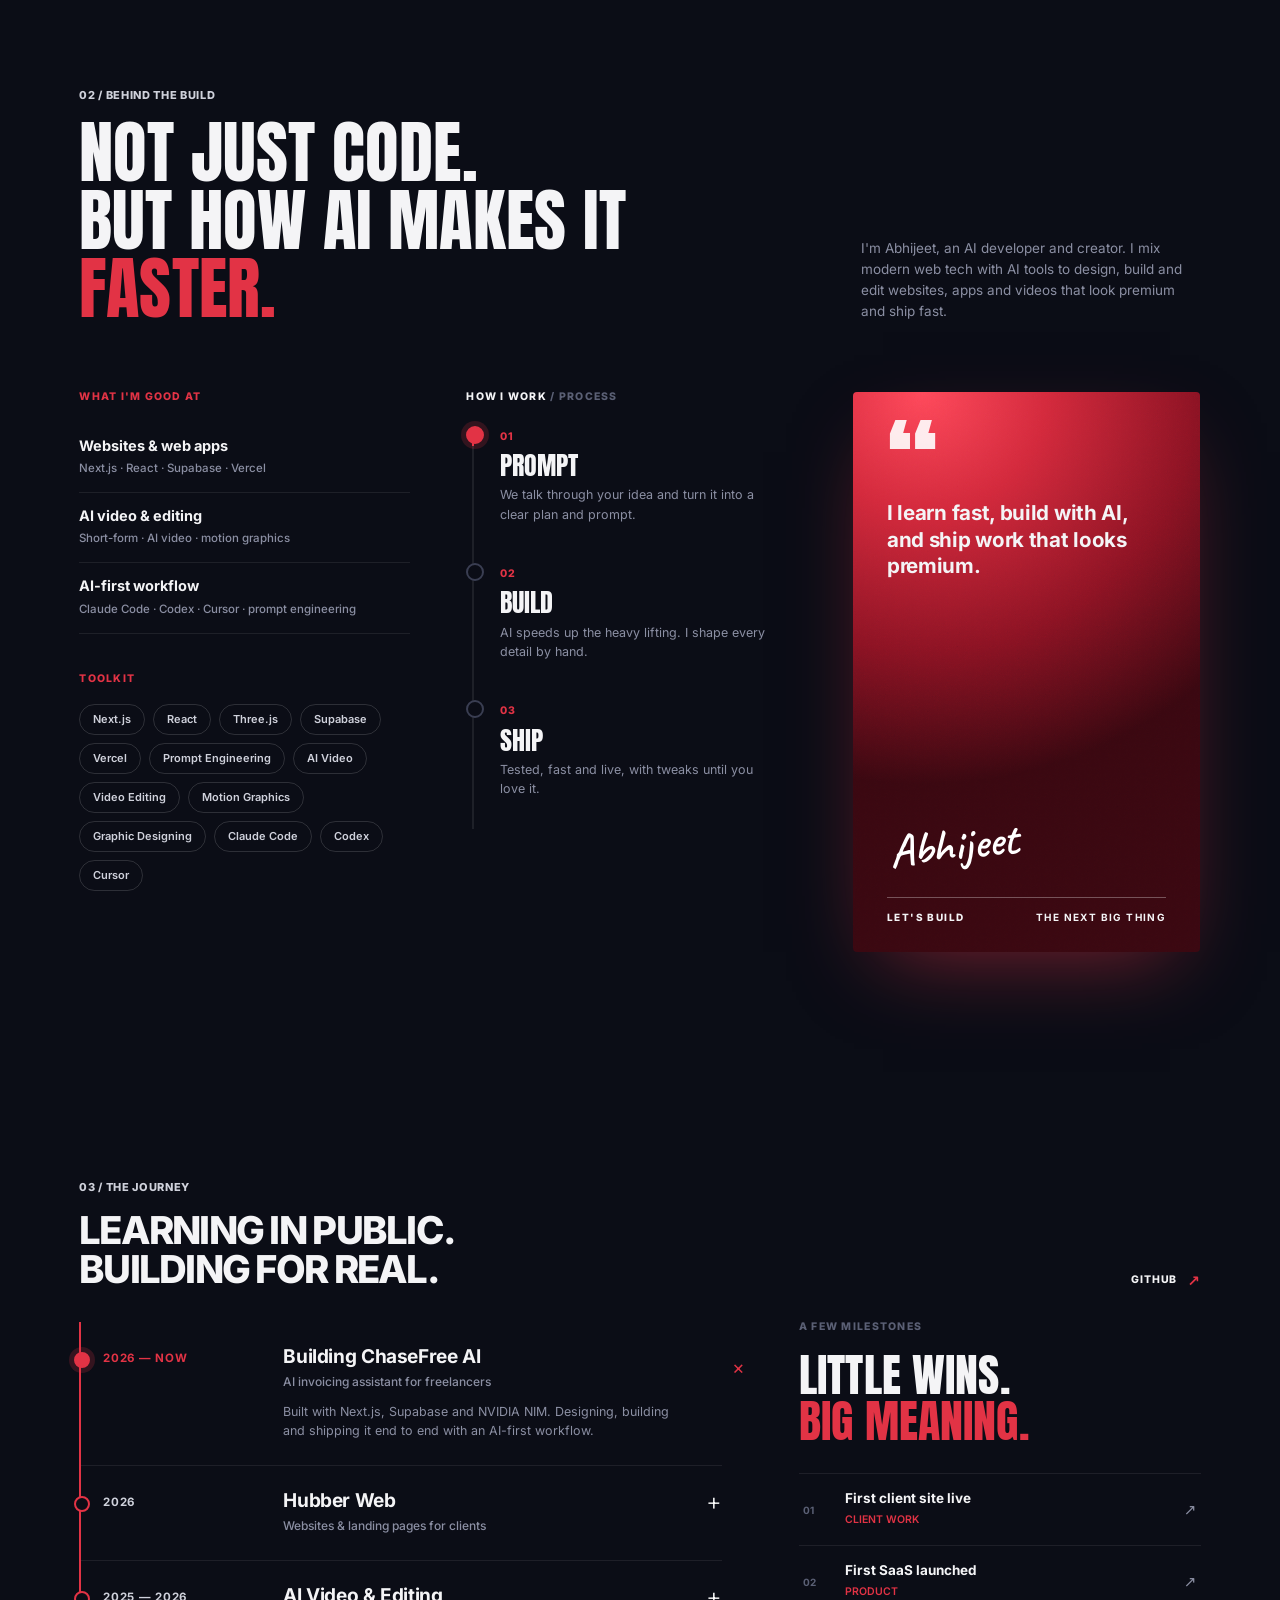
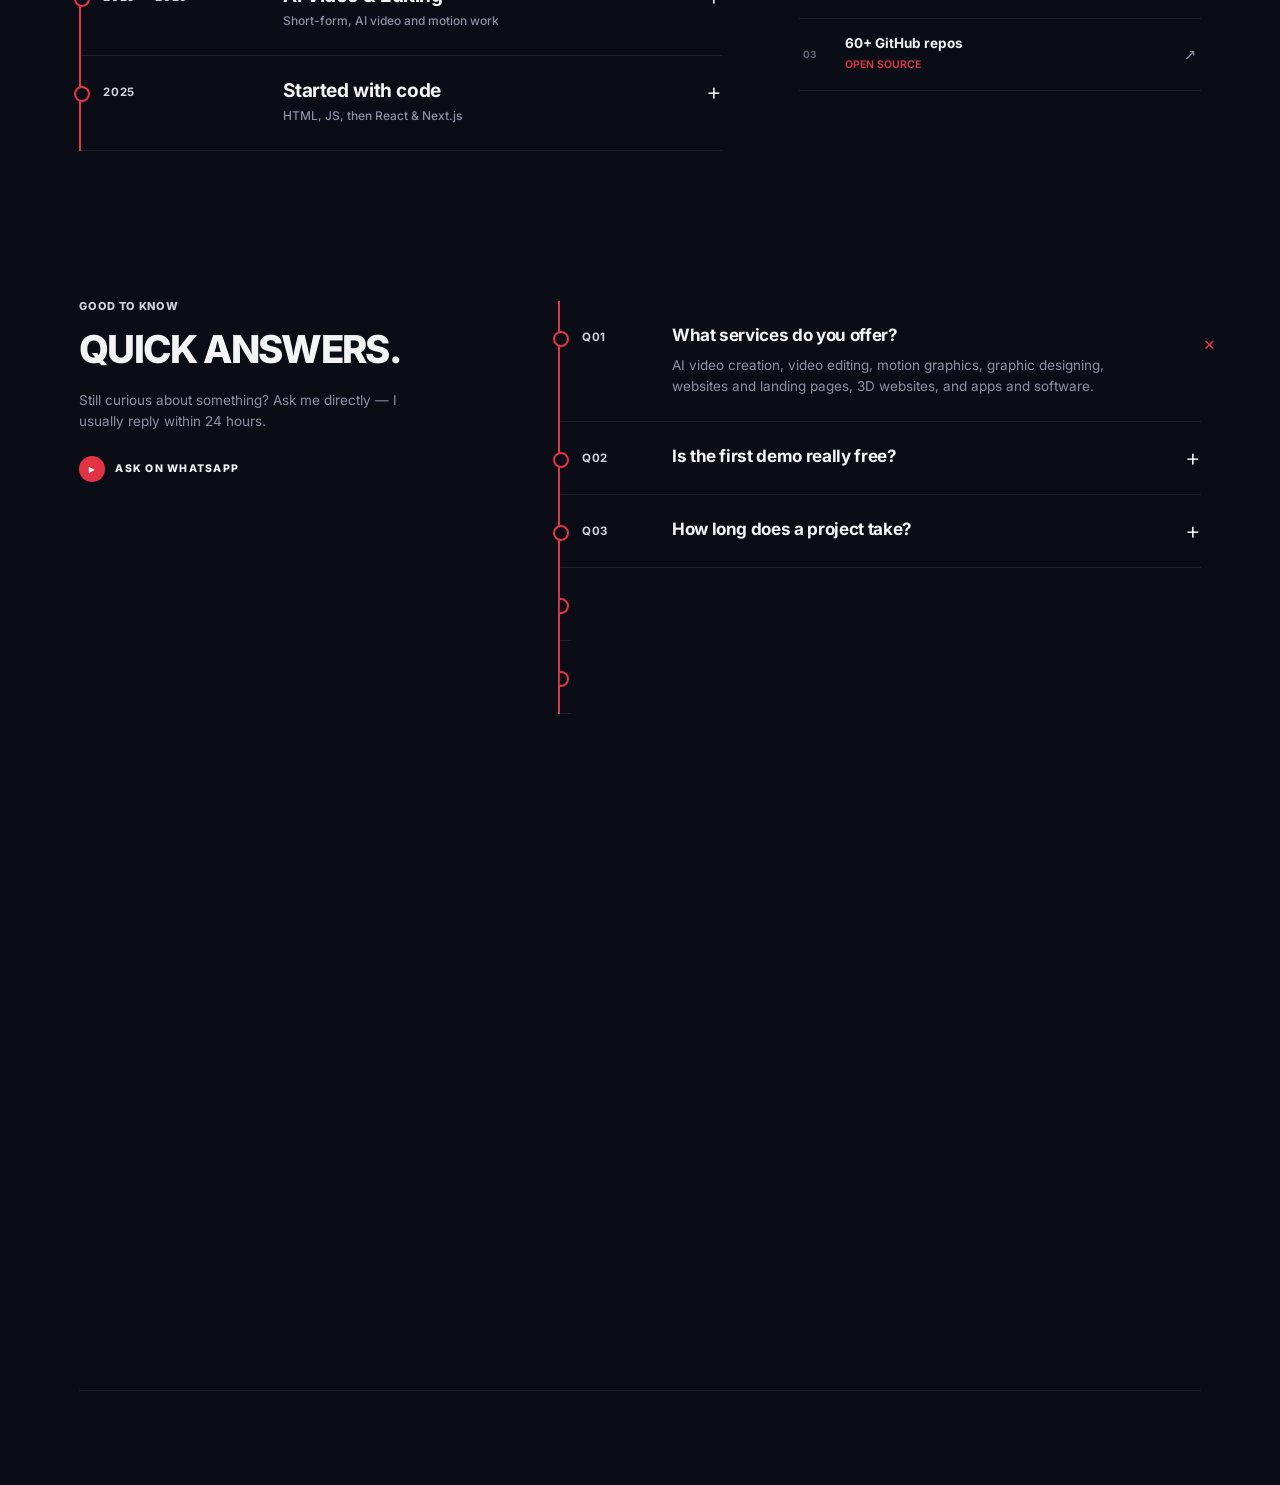
==== commit a4a7c34f: "Remove location everywhere; Thumbnails -> Graphic Designing; OG v4" ====
--- a/index.html
+++ b/index.html
@@ -2,30 +2,30 @@
 <html lang="en" data-theme="dark"><head>
 <meta charset="utf-8">
 <meta name="viewport" content="width=device-width, initial-scale=1, viewport-fit=cover">
-<title>Abhijeet Kumar — AI Developer, Video Editor &amp; Web Designer | Ranchi, India</title>
-<meta name="description" content="Abhijeet Kumar is an AI developer and creator from Ranchi, India. He builds websites, 3D websites, apps, AI videos, video edits, motion graphics and thumbnails with AI — fast, clean and made to grow your business. First demo free.">
-<meta name="keywords" content="Abhijeet Kumar, AI developer, video editor, web designer, Ranchi, Jharkhand, India, AI video, motion graphics, thumbnail design, Next.js developer, 3D website, landing page, freelancer">
+<title>Abhijeet Kumar — AI Developer, Video Editor &amp; Web Designer</title>
+<meta name="description" content="Abhijeet Kumar is an AI developer and creator. He builds websites, 3D websites, apps, AI videos, video edits, motion graphics and graphic designing with AI — fast, clean and made to grow your business. First demo free.">
+<meta name="keywords" content="Abhijeet Kumar, AI developer, video editor, web designer, AI video, motion graphics, graphic designing, Next.js developer, 3D website, landing page, freelancer">
 <meta name="author" content="Abhijeet Kumar">
 <meta name="robots" content="index, follow, max-image-preview:large">
 <link rel="canonical" href="https://abhijeet-portfolio-orpin.vercel.app/" data-seo="canonical">
 <meta property="og:type" content="website">
 <meta property="og:site_name" content="Abhijeet Kumar">
-<meta property="og:title" content="Abhijeet Kumar — AI Developer, Video Editor &amp; Web Designer | Ranchi, India" data-seo="title">
+<meta property="og:title" content="Abhijeet Kumar — AI Developer, Video Editor &amp; Web Designer" data-seo="title">
 <meta property="og:description" content="I build websites, apps and videos with AI. Fast, clean and made to grow your business. First demo free." data-seo="desc">
 <meta property="og:url" content="https://abhijeet-portfolio-orpin.vercel.app/" data-seo="url">
-<meta property="og:image" content="https://abhijeet-portfolio-orpin.vercel.app/og.jpg?v=3" data-seo="image">
+<meta property="og:image" content="https://abhijeet-portfolio-orpin.vercel.app/og.jpg?v=4" data-seo="image">
 <meta property="og:image:width" content="1200"><meta property="og:image:height" content="630">
-<meta property="og:image:alt" content="Abhijeet Kumar — AI Developer &amp; Creator. Websites, 3D sites, apps, AI video, editing, motion graphics, thumbnails. First demo free.">
-<meta property="og:image:secure_url" content="https://abhijeet-portfolio-orpin.vercel.app/og.jpg?v=3" data-seo="image">
+<meta property="og:image:alt" content="Abhijeet Kumar — AI Developer &amp; Creator. Websites, 3D sites, apps, AI video, editing, motion graphics, graphic designing. First demo free.">
+<meta property="og:image:secure_url" content="https://abhijeet-portfolio-orpin.vercel.app/og.jpg?v=4" data-seo="image">
 <meta property="og:image:type" content="image/jpeg">
-<meta name="twitter:image:alt" content="Abhijeet Kumar — AI Developer &amp; Creator. Websites, 3D sites, apps, AI video, editing, motion graphics, thumbnails. First demo free.">
-<meta property="og:locale" content="en_IN">
+<meta name="twitter:image:alt" content="Abhijeet Kumar — AI Developer &amp; Creator. Websites, 3D sites, apps, AI video, editing, motion graphics, graphic designing. First demo free.">
+<meta property="og:locale" content="en_US">
 <meta name="twitter:card" content="summary_large_image">
 <meta name="twitter:site" content="@Abhijeetkuumar"><meta name="twitter:creator" content="@Abhijeetkuumar">
 <meta name="twitter:title" content="Abhijeet Kumar — AI Developer, Video Editor &amp; Web Designer" data-seo="title">
 <meta name="twitter:description" content="I build websites, apps and videos with AI. Fast, clean and made to grow your business." data-seo="desc">
-<meta name="twitter:image" content="https://abhijeet-portfolio-orpin.vercel.app/og.jpg?v=3" data-seo="image">
-<meta name="geo.region" content="IN-JH"><meta name="geo.placename" content="Ranchi">
+<meta name="twitter:image" content="https://abhijeet-portfolio-orpin.vercel.app/og.jpg?v=4" data-seo="image">
+
 <meta name="theme-color" content="#0b0d16" id="themeColor">
 <link rel="icon" href="favicon.svg" type="image/svg+xml">
 <link rel="icon" href="favicon-32.png" sizes="32x32" type="image/png">
@@ -43,7 +43,7 @@
 <link rel="preload" as="image" imagesrcset="assets/img/cutout-700.webp 700w, assets/img/cutout-1200.webp 1200w" imagesizes="(max-width: 820px) 70vw, 42vw" fetchpriority="high">
 
 <link rel="stylesheet" href="style.css">
-<script type="application/ld+json" id="ld">{"@context":"https://schema.org","@graph":[{"@type":"Person","@id":"https://abhijeet-portfolio-orpin.vercel.app/#person","name":"Abhijeet Kumar","url":"https://abhijeet-portfolio-orpin.vercel.app/","image":"https://abhijeet-portfolio-orpin.vercel.app/assets/img/cutout-1200.webp","jobTitle":"AI Developer, Video Editor & Web Designer","description":"Abhijeet Kumar is an AI developer and creator from Ranchi, India. He builds websites, 3D websites, apps, AI videos, video edits, motion graphics and thumbnails with AI — fast, clean and made to grow your business. First demo free.","telephone":"+91-94303-22551","address":{"@type":"PostalAddress","addressLocality":"Ranchi","addressRegion":"Jharkhand","addressCountry":"IN"},"knowsAbout":["AI video creation","Video editing","Motion graphics","Graphic design","Thumbnail design","Web design","3D websites","Next.js","React","Three.js","Supabase","Prompt engineering","App development"],"sameAs":["https://www.instagram.com/abhi.jeetkuumar/","https://github.com/abhi478jeetur-rgb","https://peerlist.io/abhijeetkuumar","https://www.linkedin.com/in/abhijeet-kumar-4b6a083b0/","https://x.com/Abhijeetkuumar","https://www.youtube.com/@AbhijeetKumarz7r"]},{"@type":"ProfessionalService","@id":"https://abhijeet-portfolio-orpin.vercel.app/#service","name":"Abhijeet Kumar — AI Development & Creative Services","url":"https://abhijeet-portfolio-orpin.vercel.app/","image":"https://abhijeet-portfolio-orpin.vercel.app/og.jpg","telephone":"+91-94303-22551","priceRange":"Free first demo","founder":{"@id":"https://abhijeet-portfolio-orpin.vercel.app/#person"},"address":{"@type":"PostalAddress","addressLocality":"Ranchi","addressRegion":"Jharkhand","addressCountry":"IN"},"areaServed":[{"@type":"Country","name":"India"},{"@type":"Place","name":"Worldwide (remote)"}],"hasOfferCatalog":{"@type":"OfferCatalog","name":"Services","itemListElement":[{"@type":"Offer","itemOffered":{"@type":"Service","name":"AI Video Creation","description":"Ads, reels and stories generated and directed with AI.","provider":{"@id":"https://abhijeet-portfolio-orpin.vercel.app/#person"}}},{"@type":"Offer","itemOffered":{"@type":"Service","name":"Video Editing","description":"Short-form and long-form edits with pace, captions and polish.","provider":{"@id":"https://abhijeet-portfolio-orpin.vercel.app/#person"}}},{"@type":"Offer","itemOffered":{"@type":"Service","name":"Motion Graphics","description":"Animated titles, logos and explainers that move with intent.","provider":{"@id":"https://abhijeet-portfolio-orpin.vercel.app/#person"}}},{"@type":"Offer","itemOffered":{"@type":"Service","name":"Graphic Design & Thumbnails","description":"Thumbnails, posts and brand visuals made to get the click.","provider":{"@id":"https://abhijeet-portfolio-orpin.vercel.app/#person"}}},{"@type":"Offer","itemOffered":{"@type":"Service","name":"Websites & Landing Pages","description":"Fast, modern, SEO-ready sites that turn visitors into leads.","provider":{"@id":"https://abhijeet-portfolio-orpin.vercel.app/#person"}}},{"@type":"Offer","itemOffered":{"@type":"Service","name":"3D Websites","description":"Interactive Three.js experiences that make people stop and play.","provider":{"@id":"https://abhijeet-portfolio-orpin.vercel.app/#person"}}},{"@type":"Offer","itemOffered":{"@type":"Service","name":"Apps & Software","description":"Web apps, SaaS tools and dashboards built with an AI-first stack.","provider":{"@id":"https://abhijeet-portfolio-orpin.vercel.app/#person"}}}]}},{"@type":"WebSite","@id":"https://abhijeet-portfolio-orpin.vercel.app/#website","url":"https://abhijeet-portfolio-orpin.vercel.app/","name":"Abhijeet Kumar — Portfolio","inLanguage":"en","publisher":{"@id":"https://abhijeet-portfolio-orpin.vercel.app/#person"}},{"@type":"FAQPage","@id":"https://abhijeet-portfolio-orpin.vercel.app/#faq","mainEntity":[{"@type":"Question","name":"What services do you offer?","acceptedAnswer":{"@type":"Answer","text":"AI video creation, video editing, motion graphics, graphic design and thumbnails, websites and landing pages, 3D websites, and apps and software."}},{"@type":"Question","name":"Is the first demo really free?","acceptedAnswer":{"@type":"Answer","text":"Yes. Tell me your idea and I'll build a free first demo, so you can see it before you pay anything."}},{"@type":"Question","name":"How long does a project take?","acceptedAnswer":{"@type":"Answer","text":"It depends on the scope. Landing pages and short videos usually take a few days; bigger websites and apps take longer. You get a clear timeline after we talk."}},{"@type":"Question","name":"Which AI tools do you use?","acceptedAnswer":{"@type":"Answer","text":"Claude Code, Codex, Cursor, ChatGPT and Gemini for building and writing, AI video tools for creation, and Next.js, React, Supabase and Vercel for the web."}},{"@type":"Question","name":"How can I contact you?","acceptedAnswer":{"@type":"Answer","text":"WhatsApp is the fastest: +91 94303 22551. You can also reach me on Instagram, LinkedIn or GitHub. I usually reply within 24 hours."}}]}]}</script>
+<script type="application/ld+json" id="ld">{"@context":"https://schema.org","@graph":[{"@type":"Person","@id":"https://abhijeet-portfolio-orpin.vercel.app/#person","name":"Abhijeet Kumar","url":"https://abhijeet-portfolio-orpin.vercel.app/","image":"https://abhijeet-portfolio-orpin.vercel.app/assets/img/cutout-1200.webp","jobTitle":"AI Developer, Video Editor & Web Designer","description":"Abhijeet Kumar is an AI developer and creator. He builds websites, 3D websites, apps, AI videos, video edits, motion graphics and graphic designing with AI — fast, clean and made to grow your business. First demo free.","telephone":"+91-94303-22551","knowsAbout":["AI video creation","Video editing","Motion graphics","Graphic design","Web design","3D websites","Next.js","React","Three.js","Supabase","Prompt engineering","App development"],"sameAs":["https://www.instagram.com/abhi.jeetkuumar/","https://github.com/abhi478jeetur-rgb","https://peerlist.io/abhijeetkuumar","https://www.linkedin.com/in/abhijeet-kumar-4b6a083b0/","https://x.com/Abhijeetkuumar","https://www.youtube.com/@AbhijeetKumarz7r"]},{"@type":"ProfessionalService","@id":"https://abhijeet-portfolio-orpin.vercel.app/#service","name":"Abhijeet Kumar — AI Development & Creative Services","url":"https://abhijeet-portfolio-orpin.vercel.app/","image":"https://abhijeet-portfolio-orpin.vercel.app/og.jpg","telephone":"+91-94303-22551","priceRange":"Free first demo","founder":{"@id":"https://abhijeet-portfolio-orpin.vercel.app/#person"},"areaServed":"Worldwide","hasOfferCatalog":{"@type":"OfferCatalog","name":"Services","itemListElement":[{"@type":"Offer","itemOffered":{"@type":"Service","name":"AI Video Creation","description":"Ads, reels and stories generated and directed with AI.","provider":{"@id":"https://abhijeet-portfolio-orpin.vercel.app/#person"}}},{"@type":"Offer","itemOffered":{"@type":"Service","name":"Video Editing","description":"Short-form and long-form edits with pace, captions and polish.","provider":{"@id":"https://abhijeet-portfolio-orpin.vercel.app/#person"}}},{"@type":"Offer","itemOffered":{"@type":"Service","name":"Motion Graphics","description":"Animated titles, logos and explainers that move with intent.","provider":{"@id":"https://abhijeet-portfolio-orpin.vercel.app/#person"}}},{"@type":"Offer","itemOffered":{"@type":"Service","name":"Graphic Designing","description":"Posters, social posts, logos and brand visuals that stand out.","provider":{"@id":"https://abhijeet-portfolio-orpin.vercel.app/#person"}}},{"@type":"Offer","itemOffered":{"@type":"Service","name":"Websites & Landing Pages","description":"Fast, modern, SEO-ready sites that turn visitors into leads.","provider":{"@id":"https://abhijeet-portfolio-orpin.vercel.app/#person"}}},{"@type":"Offer","itemOffered":{"@type":"Service","name":"3D Websites","description":"Interactive Three.js experiences that make people stop and play.","provider":{"@id":"https://abhijeet-portfolio-orpin.vercel.app/#person"}}},{"@type":"Offer","itemOffered":{"@type":"Service","name":"Apps & Software","description":"Web apps, SaaS tools and dashboards built with an AI-first stack.","provider":{"@id":"https://abhijeet-portfolio-orpin.vercel.app/#person"}}}]}},{"@type":"WebSite","@id":"https://abhijeet-portfolio-orpin.vercel.app/#website","url":"https://abhijeet-portfolio-orpin.vercel.app/","name":"Abhijeet Kumar — Portfolio","inLanguage":"en","publisher":{"@id":"https://abhijeet-portfolio-orpin.vercel.app/#person"}},{"@type":"FAQPage","@id":"https://abhijeet-portfolio-orpin.vercel.app/#faq","mainEntity":[{"@type":"Question","name":"What services do you offer?","acceptedAnswer":{"@type":"Answer","text":"AI video creation, video editing, motion graphics, graphic designing, websites and landing pages, 3D websites, and apps and software."}},{"@type":"Question","name":"Is the first demo really free?","acceptedAnswer":{"@type":"Answer","text":"Yes. Tell me your idea and I'll build a free first demo, so you can see it before you pay anything."}},{"@type":"Question","name":"How long does a project take?","acceptedAnswer":{"@type":"Answer","text":"It depends on the scope. Landing pages and short videos usually take a few days; bigger websites and apps take longer. You get a clear timeline after we talk."}},{"@type":"Question","name":"Which AI tools do you use?","acceptedAnswer":{"@type":"Answer","text":"Claude Code, Codex, Cursor, ChatGPT and Gemini for building and writing, AI video tools for creation, and Next.js, React, Supabase and Vercel for the web."}},{"@type":"Question","name":"How can I contact you?","acceptedAnswer":{"@type":"Answer","text":"WhatsApp is the fastest: +91 94303 22551. You can also reach me on Instagram, LinkedIn or GitHub. I usually reply within 24 hours."}}]}]}</script>
 </head>
 <body class="is-loading" data-page="home">
 
@@ -90,17 +90,17 @@
   <div class="hero__top">
     <div class="hero__labels">
       <span class="red" data-bind="hero.kicker">AI-POWERED CREATOR</span>
-      <span data-bind="hero.label">RANCHI, INDIA · WORLDWIDE</span>
+      <span data-bind="hero.label">WORKING WORLDWIDE</span>
     </div>
     <div class="hero__avail"><i></i><span data-bind="hero.availability">OPEN FOR NEW PROJECTS</span></div>
   </div>
 
   <div class="hero__giant" id="giant" aria-hidden="true"><span class="ch"><span>P</span></span><span class="ch"><span>O</span></span><span class="ch"><span>R</span></span><span class="ch"><span>T</span></span><span class="ch"><span>F</span></span><span class="ch"><span>O</span></span><span class="ch"><span>L</span></span><span class="ch"><span>I</span></span><span class="ch"><span>O</span></span></div>
-  <img class="hero__portrait" id="portrait" src="assets/img/cutout-700.webp" srcset="assets/img/cutout-700.webp 700w, assets/img/cutout-1200.webp 1200w" sizes="(max-width: 820px) 70vw, 42vw" width="1200" height="1863" fetchpriority="high" decoding="async" alt="Abhijeet Kumar, AI developer and creator from Ranchi, in a white sweatshirt">
+  <img class="hero__portrait" id="portrait" src="assets/img/cutout-700.webp" srcset="assets/img/cutout-700.webp 700w, assets/img/cutout-1200.webp 1200w" sizes="(max-width: 820px) 70vw, 42vw" width="1200" height="1863" fetchpriority="high" decoding="async" alt="Abhijeet Kumar, AI developer and creator in a white sweatshirt">
 
   <div class="hero__left">
     <div class="hero__hello"><span data-bind="hero.hello">Hello, I'm</span></div>
-    <h1 class="hero__name"><span id="heroName">ABHIJEET<span class="red">.</span></span><span class="sr-only"> Kumar — AI Developer, Video Editor &amp; Web Designer in Ranchi, India</span></h1>
+    <h1 class="hero__name"><span id="heroName">ABHIJEET<span class="red">.</span></span><span class="sr-only"> Kumar — AI Developer, Video Editor &amp; Web Designer</span></h1>
     <div class="hero__role" id="heroRole"><div>AI DEVELOPER &amp;</div><div>CREATOR</div></div>
     <p class="hero__desc" data-bind="hero.description">I build websites, apps and videos with AI. Fast, clean and made to grow your business.</p>
     <div class="hero__btns">
@@ -131,7 +131,7 @@
     <a href="gallery.html" class="link-arrow"><span data-bind="work.allLabel">View full gallery</span> <b>→</b></a>
   </div>
   <div class="work__bar">
-    <div class="tabs" id="tabs" role="tablist" aria-label="Filter work"><button type="button" role="tab" aria-selected="true" class="on" data-f="All">All</button><button type="button" role="tab" aria-selected="false" class="" data-f="AI Video">AI Video</button><button type="button" role="tab" aria-selected="false" class="" data-f="Video Editing">Video Editing</button><button type="button" role="tab" aria-selected="false" class="" data-f="Motion Graphics">Motion Graphics</button><button type="button" role="tab" aria-selected="false" class="" data-f="Graphic Design">Graphic Design</button><button type="button" role="tab" aria-selected="false" class="" data-f="3D Websites">3D Websites</button><button type="button" role="tab" aria-selected="false" class="" data-f="Websites">Websites</button><button type="button" role="tab" aria-selected="false" class="" data-f="Apps">Apps</button></div>
+    <div class="tabs" id="tabs" role="tablist" aria-label="Filter work"><button type="button" role="tab" aria-selected="true" class="on" data-f="All">All</button><button type="button" role="tab" aria-selected="false" class="" data-f="AI Video">AI Video</button><button type="button" role="tab" aria-selected="false" class="" data-f="Video Editing">Video Editing</button><button type="button" role="tab" aria-selected="false" class="" data-f="Motion Graphics">Motion Graphics</button><button type="button" role="tab" aria-selected="false" class="" data-f="Graphic Designing">Graphic Designing</button><button type="button" role="tab" aria-selected="false" class="" data-f="3D Websites">3D Websites</button><button type="button" role="tab" aria-selected="false" class="" data-f="Websites">Websites</button><button type="button" role="tab" aria-selected="false" class="" data-f="Apps">Apps</button></div>
     <label class="search"><svg viewBox="0 0 24 24"><circle cx="11" cy="11" r="7"></circle><path d="M20 20l-4-4"></path></svg><input id="search" placeholder="Search title or category" aria-label="Search work"></label>
   </div>
   <div class="cards-wrap"><div class="cards" id="cards">
@@ -156,12 +156,12 @@
       <div class="card__info"><span class="card__num">03</span>
         <div class="card__txt"><h3>Motion Graphics</h3><p>New work landing soon</p></div><span class="card__go card__go--soon">SOON</span></div>
     </article>
-    <article class="card card--soon" data-cats="Graphic Design" data-title="graphic design graphic design">
+    <article class="card card--soon" data-cats="Graphic Designing" data-title="graphic design graphic design">
       <div class="card__media"><span class="card__tag"><i></i>GRAPHIC DESIGN</span>
         <span class="soon"><span class="soon__ico"><svg class="ic " viewBox="0 0 24 24" aria-hidden="true"><path d="M12 2.8l7 7-7.4 9.4-2.4-2.4L4.8 21 3 19.2l4.2-4.4-2.4-2.4z" fill="none" stroke="currentColor" stroke-width="1.6" stroke-linejoin="round"></path><circle cx="12.3" cy="10" r="1.6" fill="currentColor"></circle><path d="M14.5 21h6.5" stroke="currentColor" stroke-width="1.6" stroke-linecap="round"></path></svg></span><b>COMING SOON</b></span>
         <span class="card__play"><svg viewBox="0 0 10 10"><path d="M2 8 L8 2 M3.5 2 H8 V6.5" fill="none" stroke="currentColor" stroke-width="1.4"></path></svg></span></div>
       <div class="card__info"><span class="card__num">04</span>
-        <div class="card__txt"><h3>Graphic Design</h3><p>New work landing soon</p></div><span class="card__go card__go--soon">SOON</span></div>
+        <div class="card__txt"><h3>Graphic Designing</h3><p>New work landing soon</p></div><span class="card__go card__go--soon">SOON</span></div>
     </article>
     <article class="card card--soon" data-cats="3D Websites" data-title="3d websites 3d websites">
       <div class="card__media"><span class="card__tag"><i></i>3D WEBSITES</span>
@@ -225,7 +225,7 @@
         <div class="aw-t"><h3>Motion Graphics</h3><p>Animated titles, logos and explainers that move with intent.</p></div>
         <span class="aw-y">MOTION</span><span class="aw-go">↗</span></li>
       <li><span class="aw-i">04</span>
-        <div class="aw-t"><h3>Graphic Design &amp; Thumbnails</h3><p>Thumbnails, posts and brand visuals made to get the click.</p></div>
+        <div class="aw-t"><h3>Graphic Designing</h3><p>Posters, social posts, logos and brand visuals that stand out.</p></div>
         <span class="aw-y">DESIGN</span><span class="aw-go">↗</span></li>
       <li><span class="aw-i">05</span>
         <div class="aw-t"><h3>Websites &amp; Landing Pages</h3><p>Fast, modern, SEO-ready sites that turn visitors into leads.</p></div>
@@ -270,14 +270,14 @@
       <p class="eyebrow" data-bind="about.eyebrow">02 / BEHIND THE BUILD</p>
       <h2 class="display lg reveal-title" id="aboutTitle"><span data-bind="about.title1">NOT JUST CODE.</span><br><span data-bind="about.title2a">BUT HOW AI MAKES IT</span> <span class="red" data-bind="about.title2b">FASTER.</span></h2>
     </div>
-    <p class="muted about__intro" data-bind="about.intro">I'm Abhijeet, an AI developer and creator from Ranchi, India. I mix modern web tech with AI tools to design, build and edit websites, apps and videos that look premium and ship fast.</p>
+    <p class="muted about__intro" data-bind="about.intro">I'm Abhijeet, an AI developer and creator. I mix modern web tech with AI tools to design, build and edit websites, apps and videos that look premium and ship fast.</p>
   </div>
   <div class="about__grid">
     <div class="about__col">
       <p class="mini red" data-bind="about.skillsLabel">WHAT I'M GOOD AT</p>
       <ul class="edu" id="edu"><li><b>Websites &amp; web apps</b><span>Next.js · React · Supabase · Vercel</span></li><li><b>AI video &amp; editing</b><span>Short-form · AI video · motion graphics</span></li><li><b>AI-first workflow</b><span>Claude Code · Codex · Cursor · prompt engineering</span></li></ul>
       <p class="mini red" data-bind="about.toolkitLabel">TOOLKIT</p>
-      <div class="pills" id="pills"><span>Next.js</span><span>React</span><span>Three.js</span><span>Supabase</span><span>Vercel</span><span>Prompt Engineering</span><span>AI Video</span><span>Video Editing</span><span>Motion Graphics</span><span>Thumbnail Design</span><span>Claude Code</span><span>Codex</span><span>Cursor</span></div>
+      <div class="pills" id="pills"><span>Next.js</span><span>React</span><span>Three.js</span><span>Supabase</span><span>Vercel</span><span>Prompt Engineering</span><span>AI Video</span><span>Video Editing</span><span>Motion Graphics</span><span>Graphic Designing</span><span>Claude Code</span><span>Codex</span><span>Cursor</span></div>
     </div>
     <div class="about__col tl-col">
       <p class="mini">HOW I WORK <span class="dim">/ PROCESS</span></p>
@@ -333,7 +333,7 @@
     </div>
     <ol class="jrows faq__rows" id="faqRows">
       <li class="open" tabindex="0" aria-expanded="true"><span class="j-year">Q01</span>
-        <div class="j-txt"><h3>What services do you offer?</h3><p>AI video creation, video editing, motion graphics, graphic design and thumbnails, websites and landing pages, 3D websites, and apps and software.</p></div><span class="j-plus" aria-hidden="true">+</span></li>
+        <div class="j-txt"><h3>What services do you offer?</h3><p>AI video creation, video editing, motion graphics, graphic designing, websites and landing pages, 3D websites, and apps and software.</p></div><span class="j-plus" aria-hidden="true">+</span></li>
       <li class="" tabindex="0" aria-expanded="false"><span class="j-year">Q02</span>
         <div class="j-txt"><h3>Is the first demo really free?</h3><p>Yes. Tell me your idea and I'll build a free first demo, so you can see it before you pay anything.</p></div><span class="j-plus" aria-hidden="true">+</span></li>
       <li class="" tabindex="0" aria-expanded="false"><span class="j-year">Q03</span>
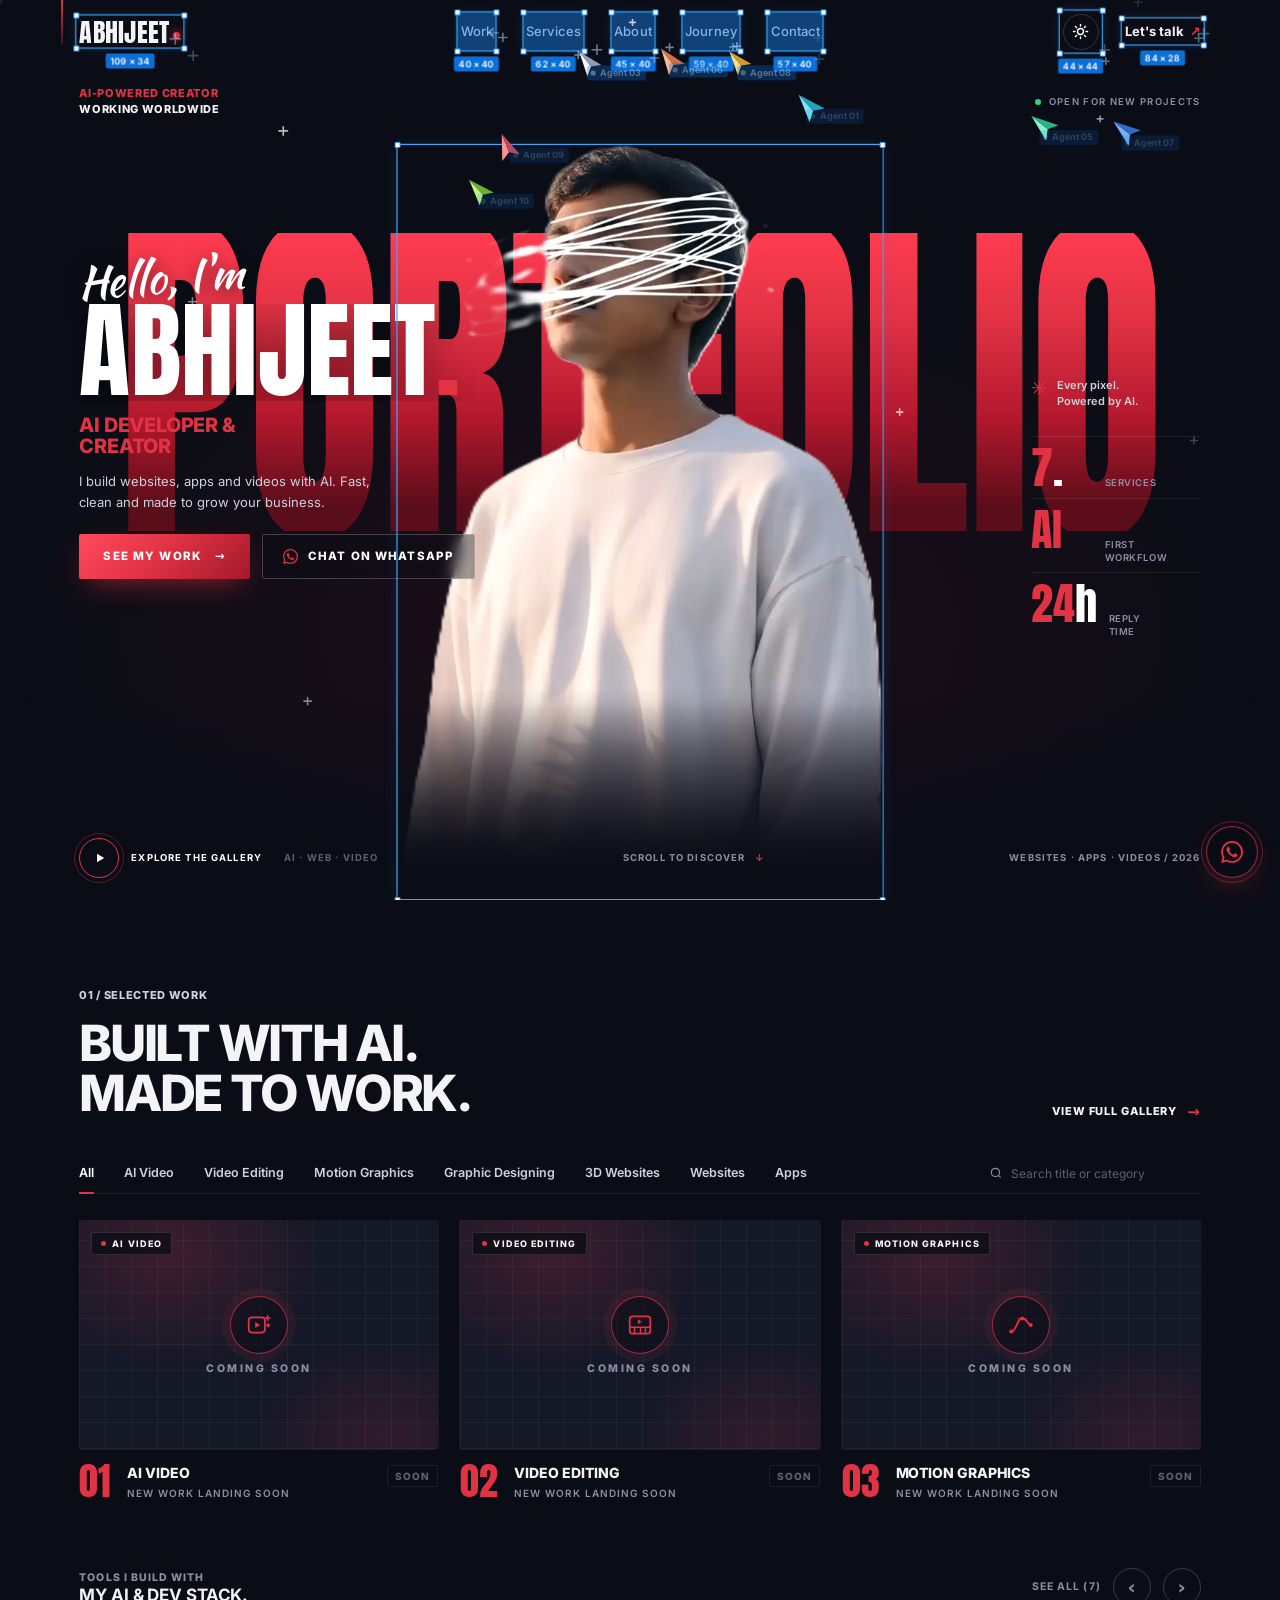
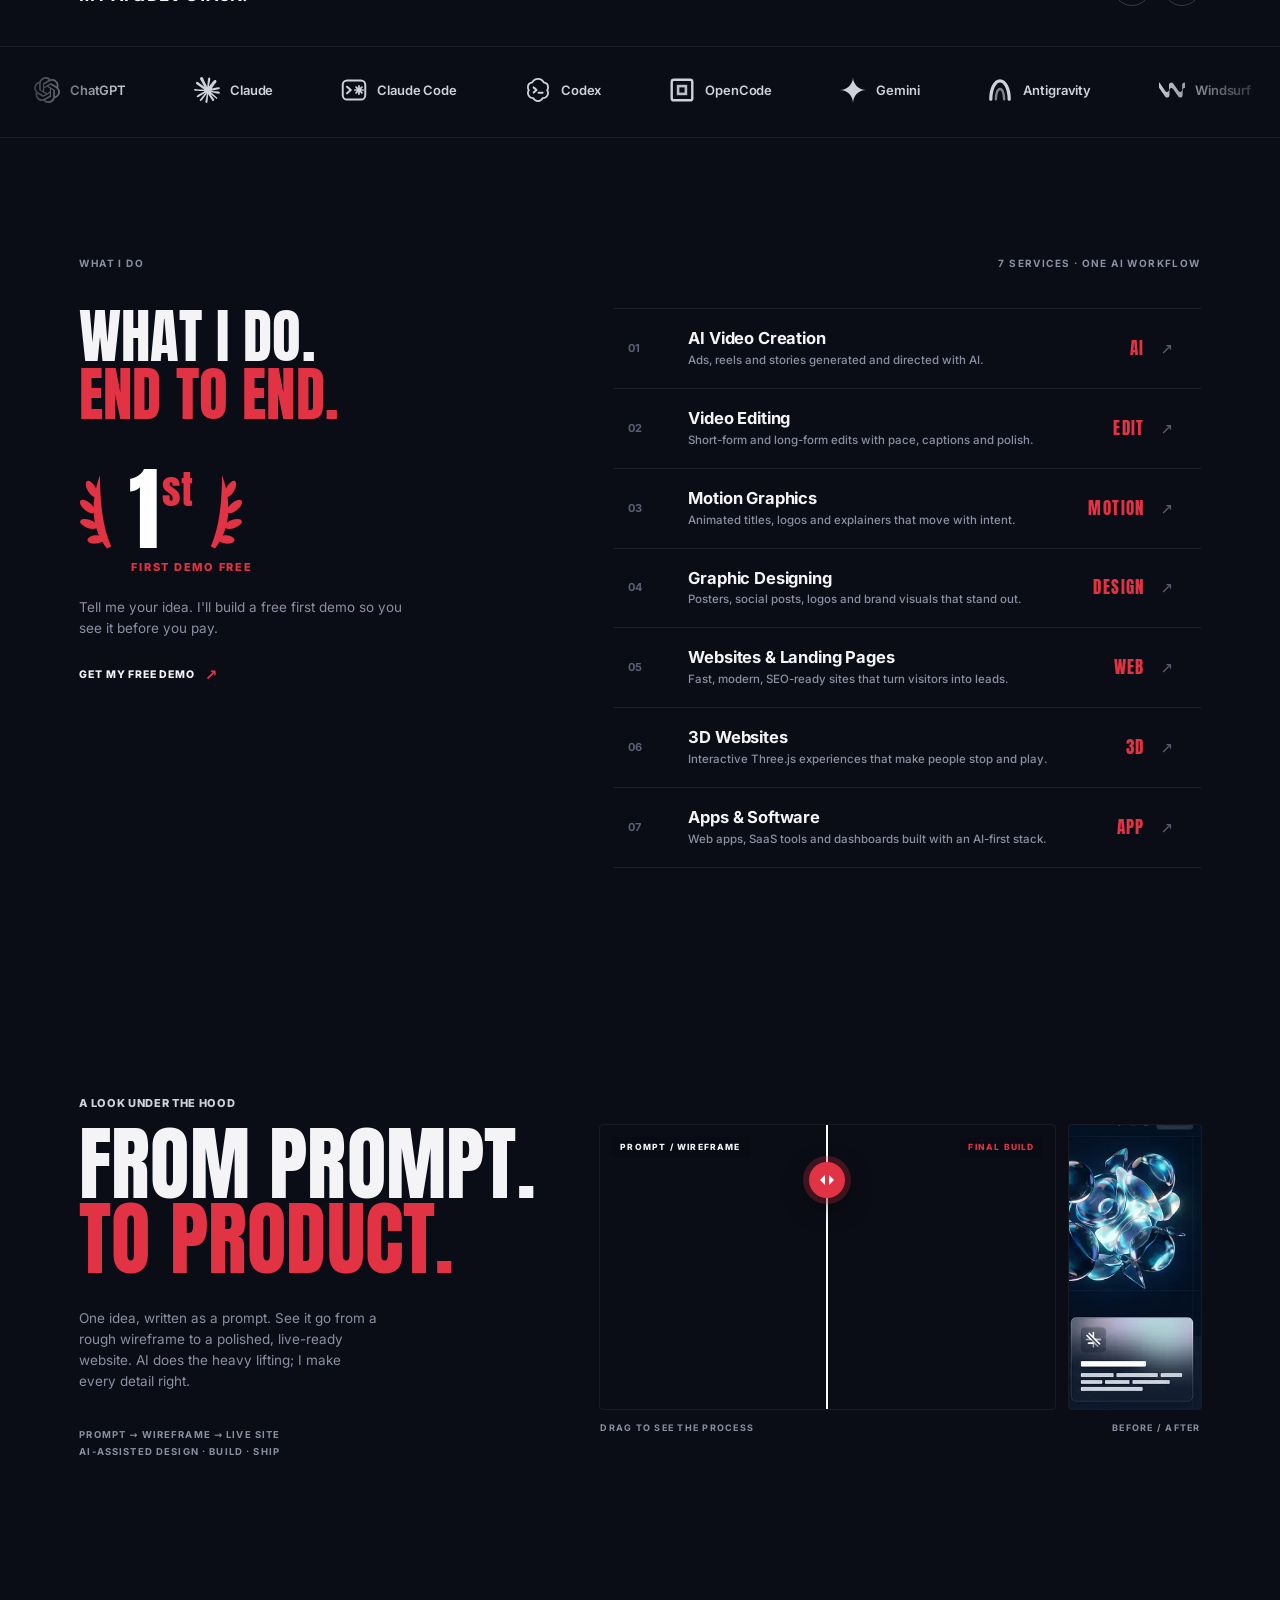
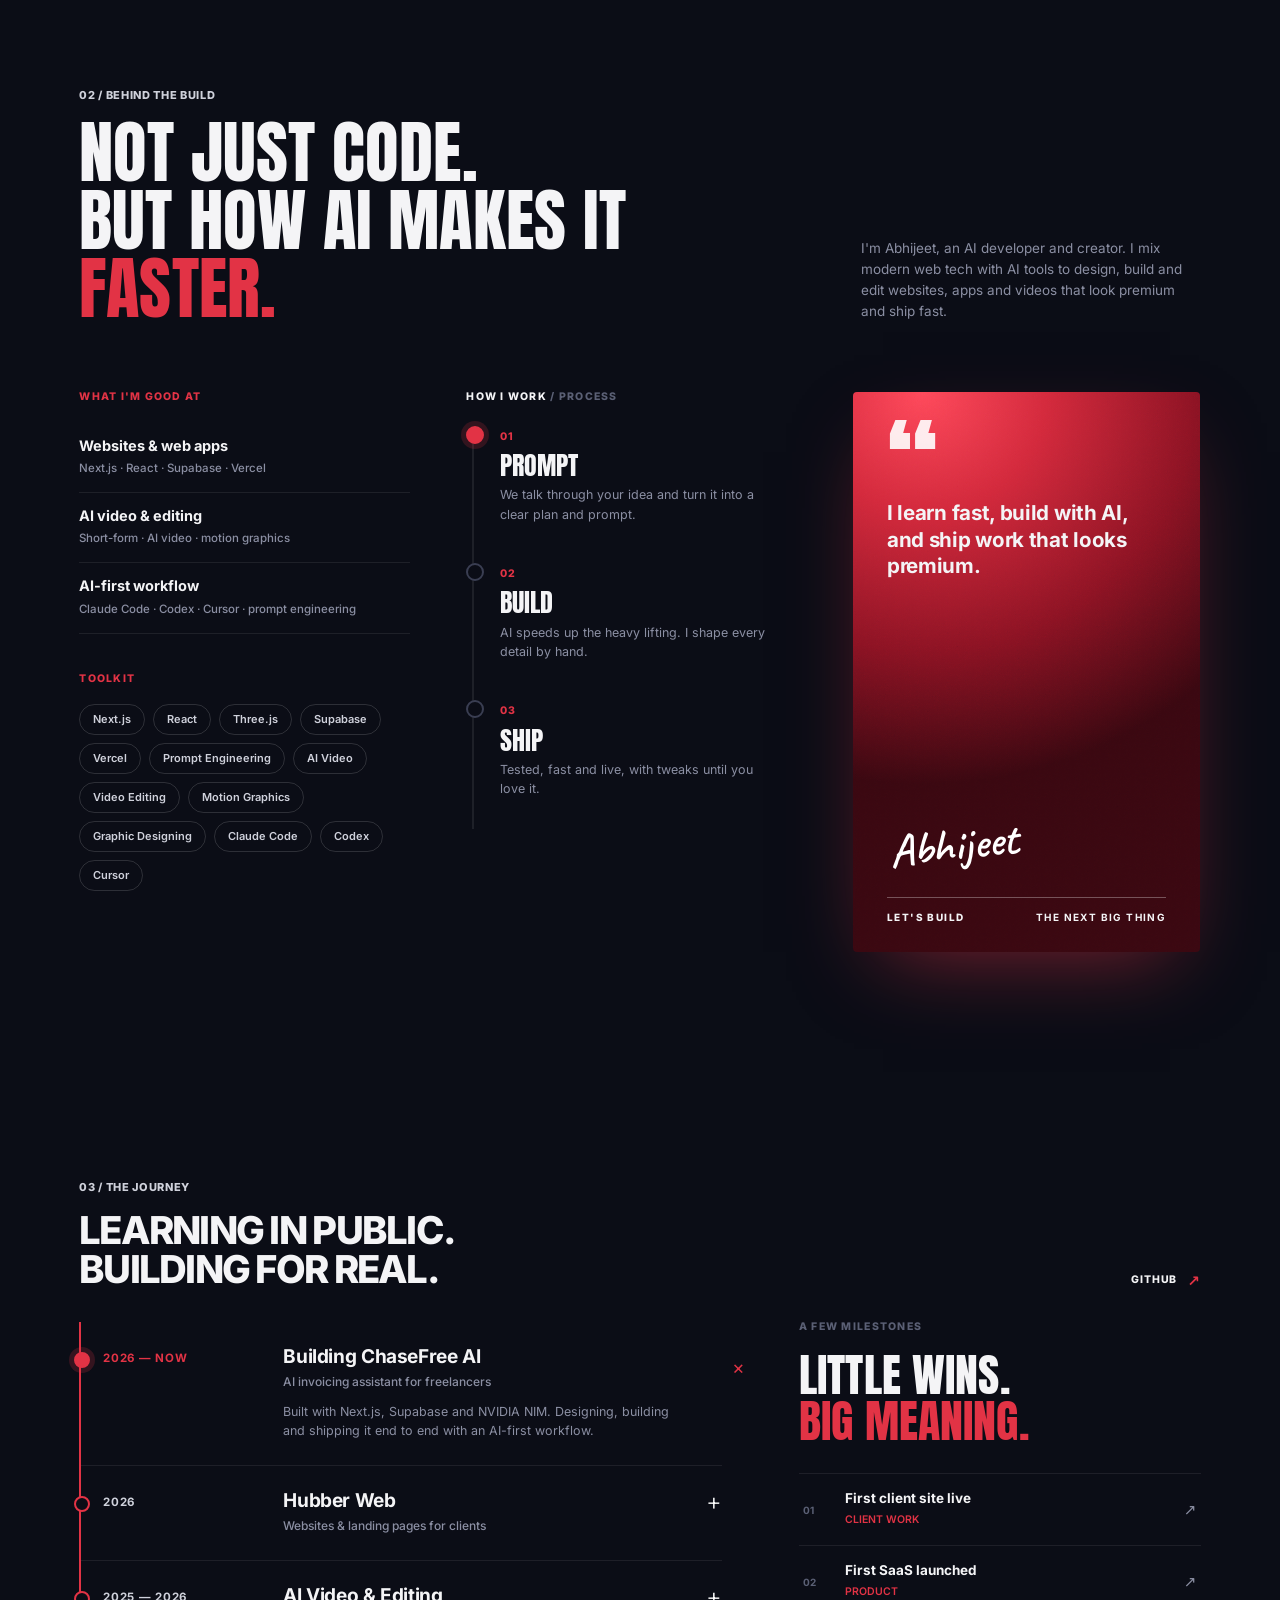
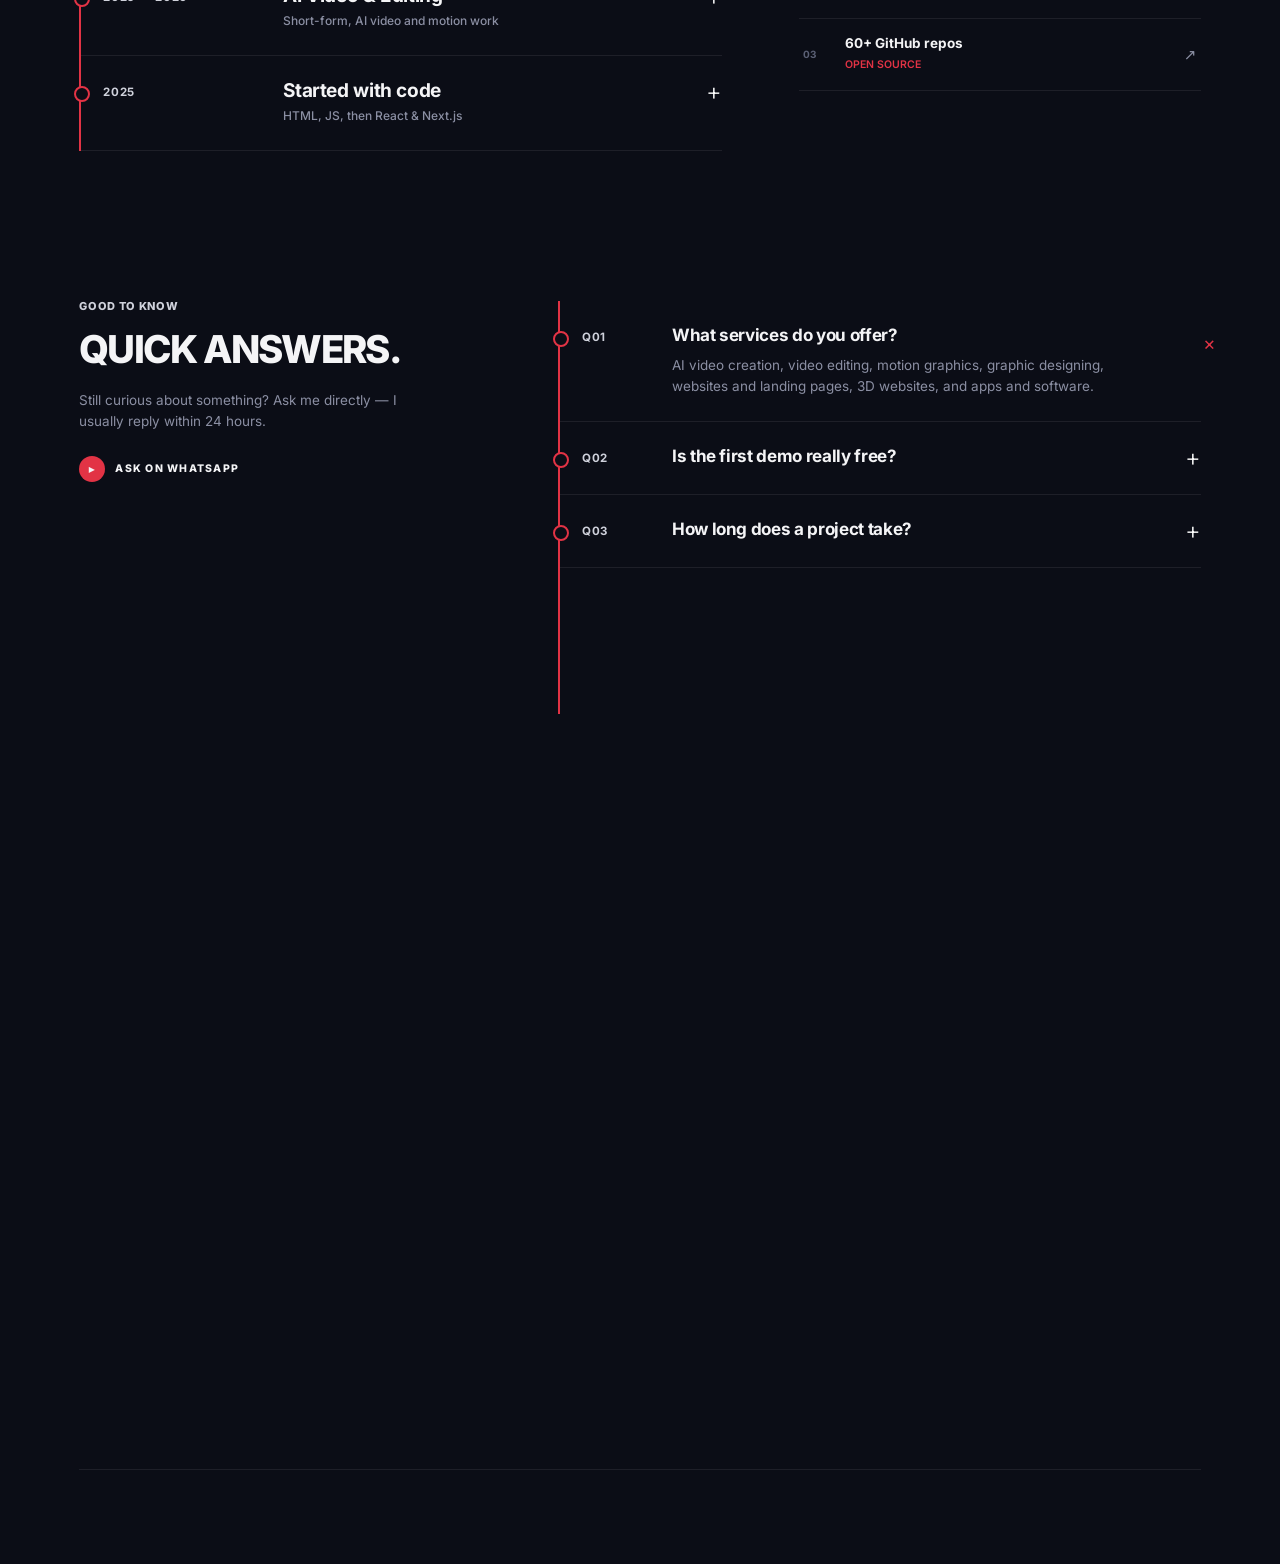
==== commit e4131eda: "Add Freelancer.com profile link (contact, footer, schema, llms)" ====
--- a/index.html
+++ b/index.html
@@ -43,7 +43,7 @@
 <link rel="preload" as="image" imagesrcset="assets/img/cutout-700.webp 700w, assets/img/cutout-1200.webp 1200w" imagesizes="(max-width: 820px) 70vw, 42vw" fetchpriority="high">
 
 <link rel="stylesheet" href="style.css">
-<script type="application/ld+json" id="ld">{"@context":"https://schema.org","@graph":[{"@type":"Person","@id":"https://abhijeet-portfolio-orpin.vercel.app/#person","name":"Abhijeet Kumar","url":"https://abhijeet-portfolio-orpin.vercel.app/","image":"https://abhijeet-portfolio-orpin.vercel.app/assets/img/cutout-1200.webp","jobTitle":"AI Developer, Video Editor & Web Designer","description":"Abhijeet Kumar is an AI developer and creator. He builds websites, 3D websites, apps, AI videos, video edits, motion graphics and graphic designing with AI — fast, clean and made to grow your business. First demo free.","telephone":"+91-94303-22551","knowsAbout":["AI video creation","Video editing","Motion graphics","Graphic design","Web design","3D websites","Next.js","React","Three.js","Supabase","Prompt engineering","App development"],"sameAs":["https://www.instagram.com/abhi.jeetkuumar/","https://github.com/abhi478jeetur-rgb","https://peerlist.io/abhijeetkuumar","https://www.linkedin.com/in/abhijeet-kumar-4b6a083b0/","https://x.com/Abhijeetkuumar","https://www.youtube.com/@AbhijeetKumarz7r"]},{"@type":"ProfessionalService","@id":"https://abhijeet-portfolio-orpin.vercel.app/#service","name":"Abhijeet Kumar — AI Development & Creative Services","url":"https://abhijeet-portfolio-orpin.vercel.app/","image":"https://abhijeet-portfolio-orpin.vercel.app/og.jpg","telephone":"+91-94303-22551","priceRange":"Free first demo","founder":{"@id":"https://abhijeet-portfolio-orpin.vercel.app/#person"},"areaServed":"Worldwide","hasOfferCatalog":{"@type":"OfferCatalog","name":"Services","itemListElement":[{"@type":"Offer","itemOffered":{"@type":"Service","name":"AI Video Creation","description":"Ads, reels and stories generated and directed with AI.","provider":{"@id":"https://abhijeet-portfolio-orpin.vercel.app/#person"}}},{"@type":"Offer","itemOffered":{"@type":"Service","name":"Video Editing","description":"Short-form and long-form edits with pace, captions and polish.","provider":{"@id":"https://abhijeet-portfolio-orpin.vercel.app/#person"}}},{"@type":"Offer","itemOffered":{"@type":"Service","name":"Motion Graphics","description":"Animated titles, logos and explainers that move with intent.","provider":{"@id":"https://abhijeet-portfolio-orpin.vercel.app/#person"}}},{"@type":"Offer","itemOffered":{"@type":"Service","name":"Graphic Designing","description":"Posters, social posts, logos and brand visuals that stand out.","provider":{"@id":"https://abhijeet-portfolio-orpin.vercel.app/#person"}}},{"@type":"Offer","itemOffered":{"@type":"Service","name":"Websites & Landing Pages","description":"Fast, modern, SEO-ready sites that turn visitors into leads.","provider":{"@id":"https://abhijeet-portfolio-orpin.vercel.app/#person"}}},{"@type":"Offer","itemOffered":{"@type":"Service","name":"3D Websites","description":"Interactive Three.js experiences that make people stop and play.","provider":{"@id":"https://abhijeet-portfolio-orpin.vercel.app/#person"}}},{"@type":"Offer","itemOffered":{"@type":"Service","name":"Apps & Software","description":"Web apps, SaaS tools and dashboards built with an AI-first stack.","provider":{"@id":"https://abhijeet-portfolio-orpin.vercel.app/#person"}}}]}},{"@type":"WebSite","@id":"https://abhijeet-portfolio-orpin.vercel.app/#website","url":"https://abhijeet-portfolio-orpin.vercel.app/","name":"Abhijeet Kumar — Portfolio","inLanguage":"en","publisher":{"@id":"https://abhijeet-portfolio-orpin.vercel.app/#person"}},{"@type":"FAQPage","@id":"https://abhijeet-portfolio-orpin.vercel.app/#faq","mainEntity":[{"@type":"Question","name":"What services do you offer?","acceptedAnswer":{"@type":"Answer","text":"AI video creation, video editing, motion graphics, graphic designing, websites and landing pages, 3D websites, and apps and software."}},{"@type":"Question","name":"Is the first demo really free?","acceptedAnswer":{"@type":"Answer","text":"Yes. Tell me your idea and I'll build a free first demo, so you can see it before you pay anything."}},{"@type":"Question","name":"How long does a project take?","acceptedAnswer":{"@type":"Answer","text":"It depends on the scope. Landing pages and short videos usually take a few days; bigger websites and apps take longer. You get a clear timeline after we talk."}},{"@type":"Question","name":"Which AI tools do you use?","acceptedAnswer":{"@type":"Answer","text":"Claude Code, Codex, Cursor, ChatGPT and Gemini for building and writing, AI video tools for creation, and Next.js, React, Supabase and Vercel for the web."}},{"@type":"Question","name":"How can I contact you?","acceptedAnswer":{"@type":"Answer","text":"WhatsApp is the fastest: +91 94303 22551. You can also reach me on Instagram, LinkedIn or GitHub. I usually reply within 24 hours."}}]}]}</script>
+<script type="application/ld+json" id="ld">{"@context":"https://schema.org","@graph":[{"@type":"Person","@id":"https://abhijeet-portfolio-orpin.vercel.app/#person","name":"Abhijeet Kumar","url":"https://abhijeet-portfolio-orpin.vercel.app/","image":"https://abhijeet-portfolio-orpin.vercel.app/assets/img/cutout-1200.webp","jobTitle":"AI Developer, Video Editor & Web Designer","description":"Abhijeet Kumar is an AI developer and creator. He builds websites, 3D websites, apps, AI videos, video edits, motion graphics and graphic designing with AI — fast, clean and made to grow your business. First demo free.","telephone":"+91-94303-22551","knowsAbout":["AI video creation","Video editing","Motion graphics","Graphic design","Web design","3D websites","Next.js","React","Three.js","Supabase","Prompt engineering","App development"],"sameAs":["https://www.instagram.com/abhi.jeetkuumar/","https://github.com/abhi478jeetur-rgb","https://peerlist.io/abhijeetkuumar","https://www.freelancer.com/u/abhijeetk371","https://www.linkedin.com/in/abhijeet-kumar-4b6a083b0/","https://x.com/Abhijeetkuumar","https://www.youtube.com/@AbhijeetKumarz7r"]},{"@type":"ProfessionalService","@id":"https://abhijeet-portfolio-orpin.vercel.app/#service","name":"Abhijeet Kumar — AI Development & Creative Services","url":"https://abhijeet-portfolio-orpin.vercel.app/","image":"https://abhijeet-portfolio-orpin.vercel.app/og.jpg","telephone":"+91-94303-22551","priceRange":"Free first demo","founder":{"@id":"https://abhijeet-portfolio-orpin.vercel.app/#person"},"areaServed":"Worldwide","hasOfferCatalog":{"@type":"OfferCatalog","name":"Services","itemListElement":[{"@type":"Offer","itemOffered":{"@type":"Service","name":"AI Video Creation","description":"Ads, reels and stories generated and directed with AI.","provider":{"@id":"https://abhijeet-portfolio-orpin.vercel.app/#person"}}},{"@type":"Offer","itemOffered":{"@type":"Service","name":"Video Editing","description":"Short-form and long-form edits with pace, captions and polish.","provider":{"@id":"https://abhijeet-portfolio-orpin.vercel.app/#person"}}},{"@type":"Offer","itemOffered":{"@type":"Service","name":"Motion Graphics","description":"Animated titles, logos and explainers that move with intent.","provider":{"@id":"https://abhijeet-portfolio-orpin.vercel.app/#person"}}},{"@type":"Offer","itemOffered":{"@type":"Service","name":"Graphic Designing","description":"Posters, social posts, logos and brand visuals that stand out.","provider":{"@id":"https://abhijeet-portfolio-orpin.vercel.app/#person"}}},{"@type":"Offer","itemOffered":{"@type":"Service","name":"Websites & Landing Pages","description":"Fast, modern, SEO-ready sites that turn visitors into leads.","provider":{"@id":"https://abhijeet-portfolio-orpin.vercel.app/#person"}}},{"@type":"Offer","itemOffered":{"@type":"Service","name":"3D Websites","description":"Interactive Three.js experiences that make people stop and play.","provider":{"@id":"https://abhijeet-portfolio-orpin.vercel.app/#person"}}},{"@type":"Offer","itemOffered":{"@type":"Service","name":"Apps & Software","description":"Web apps, SaaS tools and dashboards built with an AI-first stack.","provider":{"@id":"https://abhijeet-portfolio-orpin.vercel.app/#person"}}}]}},{"@type":"WebSite","@id":"https://abhijeet-portfolio-orpin.vercel.app/#website","url":"https://abhijeet-portfolio-orpin.vercel.app/","name":"Abhijeet Kumar — Portfolio","inLanguage":"en","publisher":{"@id":"https://abhijeet-portfolio-orpin.vercel.app/#person"}},{"@type":"FAQPage","@id":"https://abhijeet-portfolio-orpin.vercel.app/#faq","mainEntity":[{"@type":"Question","name":"What services do you offer?","acceptedAnswer":{"@type":"Answer","text":"AI video creation, video editing, motion graphics, graphic designing, websites and landing pages, 3D websites, and apps and software."}},{"@type":"Question","name":"Is the first demo really free?","acceptedAnswer":{"@type":"Answer","text":"Yes. Tell me your idea and I'll build a free first demo, so you can see it before you pay anything."}},{"@type":"Question","name":"How long does a project take?","acceptedAnswer":{"@type":"Answer","text":"It depends on the scope. Landing pages and short videos usually take a few days; bigger websites and apps take longer. You get a clear timeline after we talk."}},{"@type":"Question","name":"Which AI tools do you use?","acceptedAnswer":{"@type":"Answer","text":"Claude Code, Codex, Cursor, ChatGPT and Gemini for building and writing, AI video tools for creation, and Next.js, React, Supabase and Vercel for the web."}},{"@type":"Question","name":"How can I contact you?","acceptedAnswer":{"@type":"Answer","text":"WhatsApp is the fastest: +91 94303 22551. You can also reach me on Instagram, LinkedIn, GitHub or Freelancer. I usually reply within 24 hours."}}]}]}</script>
 </head>
 <body class="is-loading" data-page="home">
 
@@ -156,8 +156,8 @@
       <div class="card__info"><span class="card__num">03</span>
         <div class="card__txt"><h3>Motion Graphics</h3><p>New work landing soon</p></div><span class="card__go card__go--soon">SOON</span></div>
     </article>
-    <article class="card card--soon" data-cats="Graphic Designing" data-title="graphic design graphic design">
-      <div class="card__media"><span class="card__tag"><i></i>GRAPHIC DESIGN</span>
+    <article class="card card--soon" data-cats="Graphic Designing" data-title="graphic designing graphic designing">
+      <div class="card__media"><span class="card__tag"><i></i>GRAPHIC DESIGNING</span>
         <span class="soon"><span class="soon__ico"><svg class="ic " viewBox="0 0 24 24" aria-hidden="true"><path d="M12 2.8l7 7-7.4 9.4-2.4-2.4L4.8 21 3 19.2l4.2-4.4-2.4-2.4z" fill="none" stroke="currentColor" stroke-width="1.6" stroke-linejoin="round"></path><circle cx="12.3" cy="10" r="1.6" fill="currentColor"></circle><path d="M14.5 21h6.5" stroke="currentColor" stroke-width="1.6" stroke-linecap="round"></path></svg></span><b>COMING SOON</b></span>
         <span class="card__play"><svg viewBox="0 0 10 10"><path d="M2 8 L8 2 M3.5 2 H8 V6.5" fill="none" stroke="currentColor" stroke-width="1.4"></path></svg></span></div>
       <div class="card__info"><span class="card__num">04</span>
@@ -341,7 +341,7 @@
       <li class="" tabindex="0" aria-expanded="false"><span class="j-year">Q04</span>
         <div class="j-txt"><h3>Which AI tools do you use?</h3><p>Claude Code, Codex, Cursor, ChatGPT and Gemini for building and writing, AI video tools for creation, and Next.js, React, Supabase and Vercel for the web.</p></div><span class="j-plus" aria-hidden="true">+</span></li>
       <li class="" tabindex="0" aria-expanded="false"><span class="j-year">Q05</span>
-        <div class="j-txt"><h3>How can I contact you?</h3><p>WhatsApp is the fastest: +91 94303 22551. You can also reach me on Instagram, LinkedIn or GitHub. I usually reply within 24 hours.</p></div><span class="j-plus" aria-hidden="true">+</span></li></ol>
+        <div class="j-txt"><h3>How can I contact you?</h3><p>WhatsApp is the fastest: +91 94303 22551. You can also reach me on Instagram, LinkedIn, GitHub or Freelancer. I usually reply within 24 hours.</p></div><span class="j-plus" aria-hidden="true">+</span></li></ol>
   </div>
 </section>
 
@@ -366,7 +366,10 @@
         <span class="c-txt"><small>LinkedIn</small><b>Abhijeet Kumar</b></span><span class="c-go">↗</span></a></li>
       <li><a href="https://github.com/abhi478jeetur-rgb" target="_blank" rel="noopener">
         <span class="c-ico"><svg class="ic ic--fill " viewBox="0 0 24 24" aria-hidden="true"><path d="M12 .297c-6.63 0-12 5.373-12 12 0 5.303 3.438 9.8 8.205 11.385.6.113.82-.258.82-.577 0-.285-.01-1.04-.015-2.04-3.338.724-4.042-1.61-4.042-1.61C4.422 18.07 3.633 17.7 3.633 17.7c-1.087-.744.084-.729.084-.729 1.205.084 1.838 1.236 1.838 1.236 1.07 1.835 2.809 1.305 3.495.998.108-.776.417-1.305.76-1.605-2.665-.3-5.466-1.332-5.466-5.93 0-1.31.465-2.38 1.235-3.22-.135-.303-.54-1.523.105-3.176 0 0 1.005-.322 3.3 1.23.96-.267 1.98-.399 3-.405 1.02.006 2.04.138 3 .405 2.28-1.552 3.285-1.23 3.285-1.23.645 1.653.24 2.873.12 3.176.765.84 1.23 1.91 1.23 3.22 0 4.61-2.805 5.625-5.475 5.92.42.36.81 1.096.81 2.22 0 1.606-.015 2.896-.015 3.286 0 .315.21.69.825.57C20.565 22.092 24 17.592 24 12.297c0-6.627-5.373-12-12-12"></path></svg></span>
-        <span class="c-txt"><small>GitHub</small><b>abhi478jeetur-rgb</b></span><span class="c-go">↗</span></a></li></ul>
+        <span class="c-txt"><small>GitHub</small><b>abhi478jeetur-rgb</b></span><span class="c-go">↗</span></a></li>
+      <li><a href="https://www.freelancer.com/u/abhijeetk371" target="_blank" rel="noopener">
+        <span class="c-ico"><svg class="ic ic--fill " viewBox="0 0 24 24" aria-hidden="true"><path d="M14.096 3.076l1.634 2.292L24 3.076M5.503 20.924l4.474-4.374-2.692-2.89m6.133-10.584L11.027 5.23l4.022.15M4.124 3.077l.857 1.76 4.734.294m-3.058 7.072l3.497-6.522L0 5.13m7.064 7.485l3.303 3.548 3.643-3.57 1.13-6.652-4.439-.228Z"></path></svg></span>
+        <span class="c-txt"><small>Freelancer</small><b>abhijeetk371</b></span><span class="c-go">↗</span></a></li></ul>
     <a href="https://wa.me/919430322551?text=Hi%20Abhijeet%2C%20main%20aapse%20baat%20karna%20chahta%20hoon.%20Mujhe%20aapse%20kaam%20ke%20baare%20mein%20baat%20karni%20hai." class="feel-card reveal" data-wa="" target="_blank" rel="noopener" aria-label="Chat on WhatsApp">
       <div class="feel-card__top"><span class="logo sm" data-bind="logo">ABHIJEET<i></i></span><i></i></div>
       <div class="feel-card__img"><img src="assets/img/feel.webp" width="640" height="794" loading="lazy" decoding="async" alt="Glowing creative workstation with a video timeline and motion graphics">
@@ -377,7 +380,7 @@
   </div>
   <footer class="footer">
     <span class="logo" data-bind="logo">ABHIJEET<i></i></span>
-    <nav class="socials" id="socials" aria-label="Social profiles"><a href="https://www.instagram.com/abhi.jeetkuumar/" target="_blank" rel="noopener me" aria-label="Instagram" title="Instagram" style="--d:0.00s"><svg class="ic ic--fill " viewBox="0 0 24 24" aria-hidden="true"><path d="M7.0301.084c-1.2768.0602-2.1487.264-2.911.5634-.7888.3075-1.4575.72-2.1228 1.3877-.6652.6677-1.075 1.3368-1.3802 2.127-.2954.7638-.4956 1.6365-.552 2.914-.0564 1.2775-.0689 1.6882-.0626 4.947.0062 3.2586.0206 3.6671.0825 4.9473.061 1.2765.264 2.1482.5635 2.9107.308.7889.72 1.4573 1.388 2.1228.6679.6655 1.3365 1.0743 2.1285 1.38.7632.295 1.6361.4961 2.9134.552 1.2773.056 1.6884.069 4.9462.0627 3.2578-.0062 3.668-.0207 4.9478-.0814 1.28-.0607 2.147-.2652 2.9098-.5633.7889-.3086 1.4578-.72 2.1228-1.3881.665-.6682 1.0745-1.3378 1.3795-2.1284.2957-.7632.4966-1.636.552-2.9124.056-1.2809.0692-1.6898.063-4.948-.0063-3.2583-.021-3.6668-.0817-4.9465-.0607-1.2797-.264-2.1487-.5633-2.9117-.3084-.7889-.72-1.4568-1.3876-2.1228C21.2982 1.33 20.628.9208 19.8378.6165 19.074.321 18.2017.1197 16.9244.0645 15.6471.0093 15.236-.005 11.977.0014 8.718.0076 8.31.0215 7.0301.0839m.1402 21.6932c-1.17-.0509-1.8053-.2453-2.2287-.408-.5606-.216-.96-.4771-1.3819-.895-.422-.4178-.6811-.8186-.9-1.378-.1644-.4234-.3624-1.058-.4171-2.228-.0595-1.2645-.072-1.6442-.079-4.848-.007-3.2037.0053-3.583.0607-4.848.05-1.169.2456-1.805.408-2.2282.216-.5613.4762-.96.895-1.3816.4188-.4217.8184-.6814 1.3783-.9003.423-.1651 1.0575-.3614 2.227-.4171 1.2655-.06 1.6447-.072 4.848-.079 3.2033-.007 3.5835.005 4.8495.0608 1.169.0508 1.8053.2445 2.228.408.5608.216.96.4754 1.3816.895.4217.4194.6816.8176.9005 1.3787.1653.4217.3617 1.056.4169 2.2263.0602 1.2655.0739 1.645.0796 4.848.0058 3.203-.0055 3.5834-.061 4.848-.051 1.17-.245 1.8055-.408 2.2294-.216.5604-.4763.96-.8954 1.3814-.419.4215-.8181.6811-1.3783.9-.4224.1649-1.0577.3617-2.2262.4174-1.2656.0595-1.6448.072-4.8493.079-3.2045.007-3.5825-.006-4.848-.0608M16.953 5.5864A1.44 1.44 0 1 0 18.39 4.144a1.44 1.44 0 0 0-1.437 1.4424M5.8385 12.012c.0067 3.4032 2.7706 6.1557 6.173 6.1493 3.4026-.0065 6.157-2.7701 6.1506-6.1733-.0065-3.4032-2.771-6.1565-6.174-6.1498-3.403.0067-6.156 2.771-6.1496 6.1738M8 12.0077a4 4 0 1 1 4.008 3.9921A3.9996 3.9996 0 0 1 8 12.0077"></path></svg></a><a href="https://github.com/abhi478jeetur-rgb" target="_blank" rel="noopener me" aria-label="GitHub" title="GitHub" style="--d:0.22s"><svg class="ic ic--fill " viewBox="0 0 24 24" aria-hidden="true"><path d="M12 .297c-6.63 0-12 5.373-12 12 0 5.303 3.438 9.8 8.205 11.385.6.113.82-.258.82-.577 0-.285-.01-1.04-.015-2.04-3.338.724-4.042-1.61-4.042-1.61C4.422 18.07 3.633 17.7 3.633 17.7c-1.087-.744.084-.729.084-.729 1.205.084 1.838 1.236 1.838 1.236 1.07 1.835 2.809 1.305 3.495.998.108-.776.417-1.305.76-1.605-2.665-.3-5.466-1.332-5.466-5.93 0-1.31.465-2.38 1.235-3.22-.135-.303-.54-1.523.105-3.176 0 0 1.005-.322 3.3 1.23.96-.267 1.98-.399 3-.405 1.02.006 2.04.138 3 .405 2.28-1.552 3.285-1.23 3.285-1.23.645 1.653.24 2.873.12 3.176.765.84 1.23 1.91 1.23 3.22 0 4.61-2.805 5.625-5.475 5.92.42.36.81 1.096.81 2.22 0 1.606-.015 2.896-.015 3.286 0 .315.21.69.825.57C20.565 22.092 24 17.592 24 12.297c0-6.627-5.373-12-12-12"></path></svg></a><a href="https://peerlist.io/abhijeetkuumar" target="_blank" rel="noopener me" aria-label="Peerlist" title="Peerlist" style="--d:0.44s"><svg class="ic ic--fill " viewBox="0 0 24 24" aria-hidden="true"><path d="M12 0C2.667 0 0 2.667 0 12s2.673 12 12 12 12-2.667 12-12S21.327 0 12 0zm8.892 20.894c-1.57 1.569-4.247 2.249-8.892 2.249s-7.322-.68-8.892-2.25C1.735 19.522 1.041 17.3.89 13.654A39.74 39.74 0 0 1 .857 12c0-1.162.043-2.201.13-3.13.177-1.859.537-3.278 1.106-4.366.284-.544.62-1.006 1.013-1.398s.854-.729 1.398-1.013C5.592 1.524 7.01 1.164 8.87.988 9.799.9 10.838.858 12 .858c4.645 0 7.322.68 8.892 2.248 1.569 1.569 2.25 4.246 2.25 8.894s-.681 7.325-2.25 8.894zM20.538 3.46C19.064 1.986 16.51 1.357 12 1.357c-4.513 0-7.067.629-8.54 2.103C1.986 4.933 1.357 7.487 1.357 12c0 4.511.63 7.065 2.105 8.54C4.936 22.014 7.49 22.643 12 22.643s7.064-.629 8.538-2.103c1.475-1.475 2.105-4.029 2.105-8.54s-.63-7.065-2.105-8.54zM14.25 16.49a6.097 6.097 0 0 1-2.442.59v2.706H10.45v.357H6.429V5.57h.357V4.214h5.676c3.565 0 6.467 2.81 6.467 6.262 0 2.852-1.981 5.26-4.68 6.013zm-1.788-8.728H10.45v5.428h2.011c1.532 0 2.802-1.2 2.802-2.714s-1.27-2.714-2.802-2.714zm.901 4.351c.117-.239.186-.502.186-.78 0-1.01-.855-1.857-1.945-1.857h-.296V8.62h1.154c1.09 0 1.945.847 1.945 1.857 0 .705-.422 1.323-1.044 1.637zm4.104 1.493c.043-.063.083-.129.123-.194a5.653 5.653 0 0 0 .526-1.103 5.56 5.56 0 0 0 .11-.362c.02-.076.042-.15.06-.227a5.58 5.58 0 0 0 .073-.41c.01-.068.025-.134.032-.203.024-.207.038-.417.038-.63 0-3.198-2.687-5.763-5.967-5.763H7.286v14.572h4.022v-3.048h1.154c1.43 0 2.747-.488 3.778-1.303a5.92 5.92 0 0 0 .46-.406c.035-.034.066-.07.1-.105.107-.11.21-.22.308-.337.044-.053.084-.108.126-.162.081-.104.16-.21.233-.319zm-5.005 1.775H10.45v3.048H8.143V5.57h4.319c2.837 0 5.11 2.211 5.11 4.905s-2.273 4.905-5.11 4.905z"></path></svg></a><a href="https://www.linkedin.com/in/abhijeet-kumar-4b6a083b0/" target="_blank" rel="noopener me" aria-label="LinkedIn" title="LinkedIn" style="--d:0.66s"><svg class="ic ic--fill " viewBox="0 0 24 24" aria-hidden="true"><path d="M20.447 20.452h-3.554v-5.569c0-1.328-.027-3.037-1.852-3.037-1.853 0-2.136 1.445-2.136 2.939v5.667H9.351V9h3.414v1.561h.046c.477-.9 1.637-1.85 3.37-1.85 3.601 0 4.267 2.37 4.267 5.455v6.286zM5.337 7.433c-1.144 0-2.063-.926-2.063-2.065 0-1.138.92-2.063 2.063-2.063 1.14 0 2.064.925 2.064 2.063 0 1.139-.925 2.065-2.064 2.065zm1.782 13.019H3.555V9h3.564v11.452zM22.225 0H1.771C.792 0 0 .774 0 1.729v20.542C0 23.227.792 24 1.771 24h20.451C23.2 24 24 23.227 24 22.271V1.729C24 .774 23.2 0 22.222 0h.003z"></path></svg></a><a href="https://x.com/Abhijeetkuumar" target="_blank" rel="noopener me" aria-label="X" title="X" style="--d:0.88s"><svg class="ic ic--fill " viewBox="0 0 24 24" aria-hidden="true"><path d="M14.234 10.162 22.977 0h-2.072l-7.591 8.824L7.251 0H.258l9.168 13.343L.258 24H2.33l8.016-9.318L16.749 24h6.993zm-2.837 3.299-.929-1.329L3.076 1.56h3.182l5.965 8.532.929 1.329 7.754 11.09h-3.182z"></path></svg></a><a href="https://www.youtube.com/@AbhijeetKumarz7r" target="_blank" rel="noopener me" aria-label="YouTube" title="YouTube" style="--d:1.10s"><svg class="ic ic--fill " viewBox="0 0 24 24" aria-hidden="true"><path d="M23.498 6.186a3.016 3.016 0 0 0-2.122-2.136C19.505 3.545 12 3.545 12 3.545s-7.505 0-9.377.505A3.017 3.017 0 0 0 .502 6.186C0 8.07 0 12 0 12s0 3.93.502 5.814a3.016 3.016 0 0 0 2.122 2.136c1.871.505 9.376.505 9.376.505s7.505 0 9.377-.505a3.015 3.015 0 0 0 2.122-2.136C24 15.93 24 12 24 12s0-3.93-.502-5.814zM9.545 15.568V8.432L15.818 12l-6.273 3.568z"></path></svg></a><a href="https://wa.me/919430322551?text=Hi%20Abhijeet%2C%20main%20aapse%20baat%20karna%20chahta%20hoon.%20Mujhe%20aapse%20kaam%20ke%20baare%20mein%20baat%20karni%20hai." target="_blank" rel="noopener me" aria-label="WhatsApp" title="WhatsApp" style="--d:1.32s"><svg class="ic ic--fill " viewBox="0 0 24 24" aria-hidden="true"><path d="M17.472 14.382c-.297-.149-1.758-.867-2.03-.967-.273-.099-.471-.148-.67.15-.197.297-.767.966-.94 1.164-.173.199-.347.223-.644.075-.297-.15-1.255-.463-2.39-1.475-.883-.788-1.48-1.761-1.653-2.059-.173-.297-.018-.458.13-.606.134-.133.298-.347.446-.52.149-.174.198-.298.298-.497.099-.198.05-.371-.025-.52-.075-.149-.669-1.612-.916-2.207-.242-.579-.487-.5-.669-.51-.173-.008-.371-.01-.57-.01-.198 0-.52.074-.792.372-.272.297-1.04 1.016-1.04 2.479 0 1.462 1.065 2.875 1.213 3.074.149.198 2.096 3.2 5.077 4.487.709.306 1.262.489 1.694.625.712.227 1.36.195 1.871.118.571-.085 1.758-.719 2.006-1.413.248-.694.248-1.289.173-1.413-.074-.124-.272-.198-.57-.347m-5.421 7.403h-.004a9.87 9.87 0 01-5.031-1.378l-.361-.214-3.741.982.998-3.648-.235-.374a9.86 9.86 0 01-1.51-5.26c.001-5.45 4.436-9.884 9.888-9.884 2.64 0 5.122 1.03 6.988 2.898a9.825 9.825 0 012.893 6.994c-.003 5.45-4.437 9.884-9.885 9.884m8.413-18.297A11.815 11.815 0 0012.05 0C5.495 0 .16 5.335.157 11.892c0 2.096.547 4.142 1.588 5.945L.057 24l6.305-1.654a11.882 11.882 0 005.683 1.448h.005c6.554 0 11.89-5.335 11.893-11.893a11.821 11.821 0 00-3.48-8.413Z"></path></svg></a></nav>
+    <nav class="socials" id="socials" aria-label="Social profiles"><a href="https://www.instagram.com/abhi.jeetkuumar/" target="_blank" rel="noopener me" aria-label="Instagram" title="Instagram" style="--d:0.00s"><svg class="ic ic--fill " viewBox="0 0 24 24" aria-hidden="true"><path d="M7.0301.084c-1.2768.0602-2.1487.264-2.911.5634-.7888.3075-1.4575.72-2.1228 1.3877-.6652.6677-1.075 1.3368-1.3802 2.127-.2954.7638-.4956 1.6365-.552 2.914-.0564 1.2775-.0689 1.6882-.0626 4.947.0062 3.2586.0206 3.6671.0825 4.9473.061 1.2765.264 2.1482.5635 2.9107.308.7889.72 1.4573 1.388 2.1228.6679.6655 1.3365 1.0743 2.1285 1.38.7632.295 1.6361.4961 2.9134.552 1.2773.056 1.6884.069 4.9462.0627 3.2578-.0062 3.668-.0207 4.9478-.0814 1.28-.0607 2.147-.2652 2.9098-.5633.7889-.3086 1.4578-.72 2.1228-1.3881.665-.6682 1.0745-1.3378 1.3795-2.1284.2957-.7632.4966-1.636.552-2.9124.056-1.2809.0692-1.6898.063-4.948-.0063-3.2583-.021-3.6668-.0817-4.9465-.0607-1.2797-.264-2.1487-.5633-2.9117-.3084-.7889-.72-1.4568-1.3876-2.1228C21.2982 1.33 20.628.9208 19.8378.6165 19.074.321 18.2017.1197 16.9244.0645 15.6471.0093 15.236-.005 11.977.0014 8.718.0076 8.31.0215 7.0301.0839m.1402 21.6932c-1.17-.0509-1.8053-.2453-2.2287-.408-.5606-.216-.96-.4771-1.3819-.895-.422-.4178-.6811-.8186-.9-1.378-.1644-.4234-.3624-1.058-.4171-2.228-.0595-1.2645-.072-1.6442-.079-4.848-.007-3.2037.0053-3.583.0607-4.848.05-1.169.2456-1.805.408-2.2282.216-.5613.4762-.96.895-1.3816.4188-.4217.8184-.6814 1.3783-.9003.423-.1651 1.0575-.3614 2.227-.4171 1.2655-.06 1.6447-.072 4.848-.079 3.2033-.007 3.5835.005 4.8495.0608 1.169.0508 1.8053.2445 2.228.408.5608.216.96.4754 1.3816.895.4217.4194.6816.8176.9005 1.3787.1653.4217.3617 1.056.4169 2.2263.0602 1.2655.0739 1.645.0796 4.848.0058 3.203-.0055 3.5834-.061 4.848-.051 1.17-.245 1.8055-.408 2.2294-.216.5604-.4763.96-.8954 1.3814-.419.4215-.8181.6811-1.3783.9-.4224.1649-1.0577.3617-2.2262.4174-1.2656.0595-1.6448.072-4.8493.079-3.2045.007-3.5825-.006-4.848-.0608M16.953 5.5864A1.44 1.44 0 1 0 18.39 4.144a1.44 1.44 0 0 0-1.437 1.4424M5.8385 12.012c.0067 3.4032 2.7706 6.1557 6.173 6.1493 3.4026-.0065 6.157-2.7701 6.1506-6.1733-.0065-3.4032-2.771-6.1565-6.174-6.1498-3.403.0067-6.156 2.771-6.1496 6.1738M8 12.0077a4 4 0 1 1 4.008 3.9921A3.9996 3.9996 0 0 1 8 12.0077"></path></svg></a><a href="https://github.com/abhi478jeetur-rgb" target="_blank" rel="noopener me" aria-label="GitHub" title="GitHub" style="--d:0.22s"><svg class="ic ic--fill " viewBox="0 0 24 24" aria-hidden="true"><path d="M12 .297c-6.63 0-12 5.373-12 12 0 5.303 3.438 9.8 8.205 11.385.6.113.82-.258.82-.577 0-.285-.01-1.04-.015-2.04-3.338.724-4.042-1.61-4.042-1.61C4.422 18.07 3.633 17.7 3.633 17.7c-1.087-.744.084-.729.084-.729 1.205.084 1.838 1.236 1.838 1.236 1.07 1.835 2.809 1.305 3.495.998.108-.776.417-1.305.76-1.605-2.665-.3-5.466-1.332-5.466-5.93 0-1.31.465-2.38 1.235-3.22-.135-.303-.54-1.523.105-3.176 0 0 1.005-.322 3.3 1.23.96-.267 1.98-.399 3-.405 1.02.006 2.04.138 3 .405 2.28-1.552 3.285-1.23 3.285-1.23.645 1.653.24 2.873.12 3.176.765.84 1.23 1.91 1.23 3.22 0 4.61-2.805 5.625-5.475 5.92.42.36.81 1.096.81 2.22 0 1.606-.015 2.896-.015 3.286 0 .315.21.69.825.57C20.565 22.092 24 17.592 24 12.297c0-6.627-5.373-12-12-12"></path></svg></a><a href="https://peerlist.io/abhijeetkuumar" target="_blank" rel="noopener me" aria-label="Peerlist" title="Peerlist" style="--d:0.44s"><svg class="ic ic--fill " viewBox="0 0 24 24" aria-hidden="true"><path d="M12 0C2.667 0 0 2.667 0 12s2.673 12 12 12 12-2.667 12-12S21.327 0 12 0zm8.892 20.894c-1.57 1.569-4.247 2.249-8.892 2.249s-7.322-.68-8.892-2.25C1.735 19.522 1.041 17.3.89 13.654A39.74 39.74 0 0 1 .857 12c0-1.162.043-2.201.13-3.13.177-1.859.537-3.278 1.106-4.366.284-.544.62-1.006 1.013-1.398s.854-.729 1.398-1.013C5.592 1.524 7.01 1.164 8.87.988 9.799.9 10.838.858 12 .858c4.645 0 7.322.68 8.892 2.248 1.569 1.569 2.25 4.246 2.25 8.894s-.681 7.325-2.25 8.894zM20.538 3.46C19.064 1.986 16.51 1.357 12 1.357c-4.513 0-7.067.629-8.54 2.103C1.986 4.933 1.357 7.487 1.357 12c0 4.511.63 7.065 2.105 8.54C4.936 22.014 7.49 22.643 12 22.643s7.064-.629 8.538-2.103c1.475-1.475 2.105-4.029 2.105-8.54s-.63-7.065-2.105-8.54zM14.25 16.49a6.097 6.097 0 0 1-2.442.59v2.706H10.45v.357H6.429V5.57h.357V4.214h5.676c3.565 0 6.467 2.81 6.467 6.262 0 2.852-1.981 5.26-4.68 6.013zm-1.788-8.728H10.45v5.428h2.011c1.532 0 2.802-1.2 2.802-2.714s-1.27-2.714-2.802-2.714zm.901 4.351c.117-.239.186-.502.186-.78 0-1.01-.855-1.857-1.945-1.857h-.296V8.62h1.154c1.09 0 1.945.847 1.945 1.857 0 .705-.422 1.323-1.044 1.637zm4.104 1.493c.043-.063.083-.129.123-.194a5.653 5.653 0 0 0 .526-1.103 5.56 5.56 0 0 0 .11-.362c.02-.076.042-.15.06-.227a5.58 5.58 0 0 0 .073-.41c.01-.068.025-.134.032-.203.024-.207.038-.417.038-.63 0-3.198-2.687-5.763-5.967-5.763H7.286v14.572h4.022v-3.048h1.154c1.43 0 2.747-.488 3.778-1.303a5.92 5.92 0 0 0 .46-.406c.035-.034.066-.07.1-.105.107-.11.21-.22.308-.337.044-.053.084-.108.126-.162.081-.104.16-.21.233-.319zm-5.005 1.775H10.45v3.048H8.143V5.57h4.319c2.837 0 5.11 2.211 5.11 4.905s-2.273 4.905-5.11 4.905z"></path></svg></a><a href="https://www.freelancer.com/u/abhijeetk371" target="_blank" rel="noopener me" aria-label="Freelancer" title="Freelancer" style="--d:0.66s"><svg class="ic ic--fill " viewBox="0 0 24 24" aria-hidden="true"><path d="M14.096 3.076l1.634 2.292L24 3.076M5.503 20.924l4.474-4.374-2.692-2.89m6.133-10.584L11.027 5.23l4.022.15M4.124 3.077l.857 1.76 4.734.294m-3.058 7.072l3.497-6.522L0 5.13m7.064 7.485l3.303 3.548 3.643-3.57 1.13-6.652-4.439-.228Z"></path></svg></a><a href="https://www.linkedin.com/in/abhijeet-kumar-4b6a083b0/" target="_blank" rel="noopener me" aria-label="LinkedIn" title="LinkedIn" style="--d:0.88s"><svg class="ic ic--fill " viewBox="0 0 24 24" aria-hidden="true"><path d="M20.447 20.452h-3.554v-5.569c0-1.328-.027-3.037-1.852-3.037-1.853 0-2.136 1.445-2.136 2.939v5.667H9.351V9h3.414v1.561h.046c.477-.9 1.637-1.85 3.37-1.85 3.601 0 4.267 2.37 4.267 5.455v6.286zM5.337 7.433c-1.144 0-2.063-.926-2.063-2.065 0-1.138.92-2.063 2.063-2.063 1.14 0 2.064.925 2.064 2.063 0 1.139-.925 2.065-2.064 2.065zm1.782 13.019H3.555V9h3.564v11.452zM22.225 0H1.771C.792 0 0 .774 0 1.729v20.542C0 23.227.792 24 1.771 24h20.451C23.2 24 24 23.227 24 22.271V1.729C24 .774 23.2 0 22.222 0h.003z"></path></svg></a><a href="https://x.com/Abhijeetkuumar" target="_blank" rel="noopener me" aria-label="X" title="X" style="--d:1.10s"><svg class="ic ic--fill " viewBox="0 0 24 24" aria-hidden="true"><path d="M14.234 10.162 22.977 0h-2.072l-7.591 8.824L7.251 0H.258l9.168 13.343L.258 24H2.33l8.016-9.318L16.749 24h6.993zm-2.837 3.299-.929-1.329L3.076 1.56h3.182l5.965 8.532.929 1.329 7.754 11.09h-3.182z"></path></svg></a><a href="https://www.youtube.com/@AbhijeetKumarz7r" target="_blank" rel="noopener me" aria-label="YouTube" title="YouTube" style="--d:1.32s"><svg class="ic ic--fill " viewBox="0 0 24 24" aria-hidden="true"><path d="M23.498 6.186a3.016 3.016 0 0 0-2.122-2.136C19.505 3.545 12 3.545 12 3.545s-7.505 0-9.377.505A3.017 3.017 0 0 0 .502 6.186C0 8.07 0 12 0 12s0 3.93.502 5.814a3.016 3.016 0 0 0 2.122 2.136c1.871.505 9.376.505 9.376.505s7.505 0 9.377-.505a3.015 3.015 0 0 0 2.122-2.136C24 15.93 24 12 24 12s0-3.93-.502-5.814zM9.545 15.568V8.432L15.818 12l-6.273 3.568z"></path></svg></a><a href="https://wa.me/919430322551?text=Hi%20Abhijeet%2C%20main%20aapse%20baat%20karna%20chahta%20hoon.%20Mujhe%20aapse%20kaam%20ke%20baare%20mein%20baat%20karni%20hai." target="_blank" rel="noopener me" aria-label="WhatsApp" title="WhatsApp" style="--d:1.54s"><svg class="ic ic--fill " viewBox="0 0 24 24" aria-hidden="true"><path d="M17.472 14.382c-.297-.149-1.758-.867-2.03-.967-.273-.099-.471-.148-.67.15-.197.297-.767.966-.94 1.164-.173.199-.347.223-.644.075-.297-.15-1.255-.463-2.39-1.475-.883-.788-1.48-1.761-1.653-2.059-.173-.297-.018-.458.13-.606.134-.133.298-.347.446-.52.149-.174.198-.298.298-.497.099-.198.05-.371-.025-.52-.075-.149-.669-1.612-.916-2.207-.242-.579-.487-.5-.669-.51-.173-.008-.371-.01-.57-.01-.198 0-.52.074-.792.372-.272.297-1.04 1.016-1.04 2.479 0 1.462 1.065 2.875 1.213 3.074.149.198 2.096 3.2 5.077 4.487.709.306 1.262.489 1.694.625.712.227 1.36.195 1.871.118.571-.085 1.758-.719 2.006-1.413.248-.694.248-1.289.173-1.413-.074-.124-.272-.198-.57-.347m-5.421 7.403h-.004a9.87 9.87 0 01-5.031-1.378l-.361-.214-3.741.982.998-3.648-.235-.374a9.86 9.86 0 01-1.51-5.26c.001-5.45 4.436-9.884 9.888-9.884 2.64 0 5.122 1.03 6.988 2.898a9.825 9.825 0 012.893 6.994c-.003 5.45-4.437 9.884-9.885 9.884m8.413-18.297A11.815 11.815 0 0012.05 0C5.495 0 .16 5.335.157 11.892c0 2.096.547 4.142 1.588 5.945L.057 24l6.305-1.654a11.882 11.882 0 005.683 1.448h.005c6.554 0 11.89-5.335 11.893-11.893a11.821 11.821 0 00-3.48-8.413Z"></path></svg></a></nav>
     <span class="dim" id="copy">© 2026 Abhijeet Kumar. Built with AI, finished by hand.</span>
     <a href="#home" class="link-arrow sm">BACK TO TOP <b>↑</b></a>
   </footer>
@@ -392,4 +395,5 @@
 <script src="script.js" defer=""></script>
 
 
+
 </body></html>
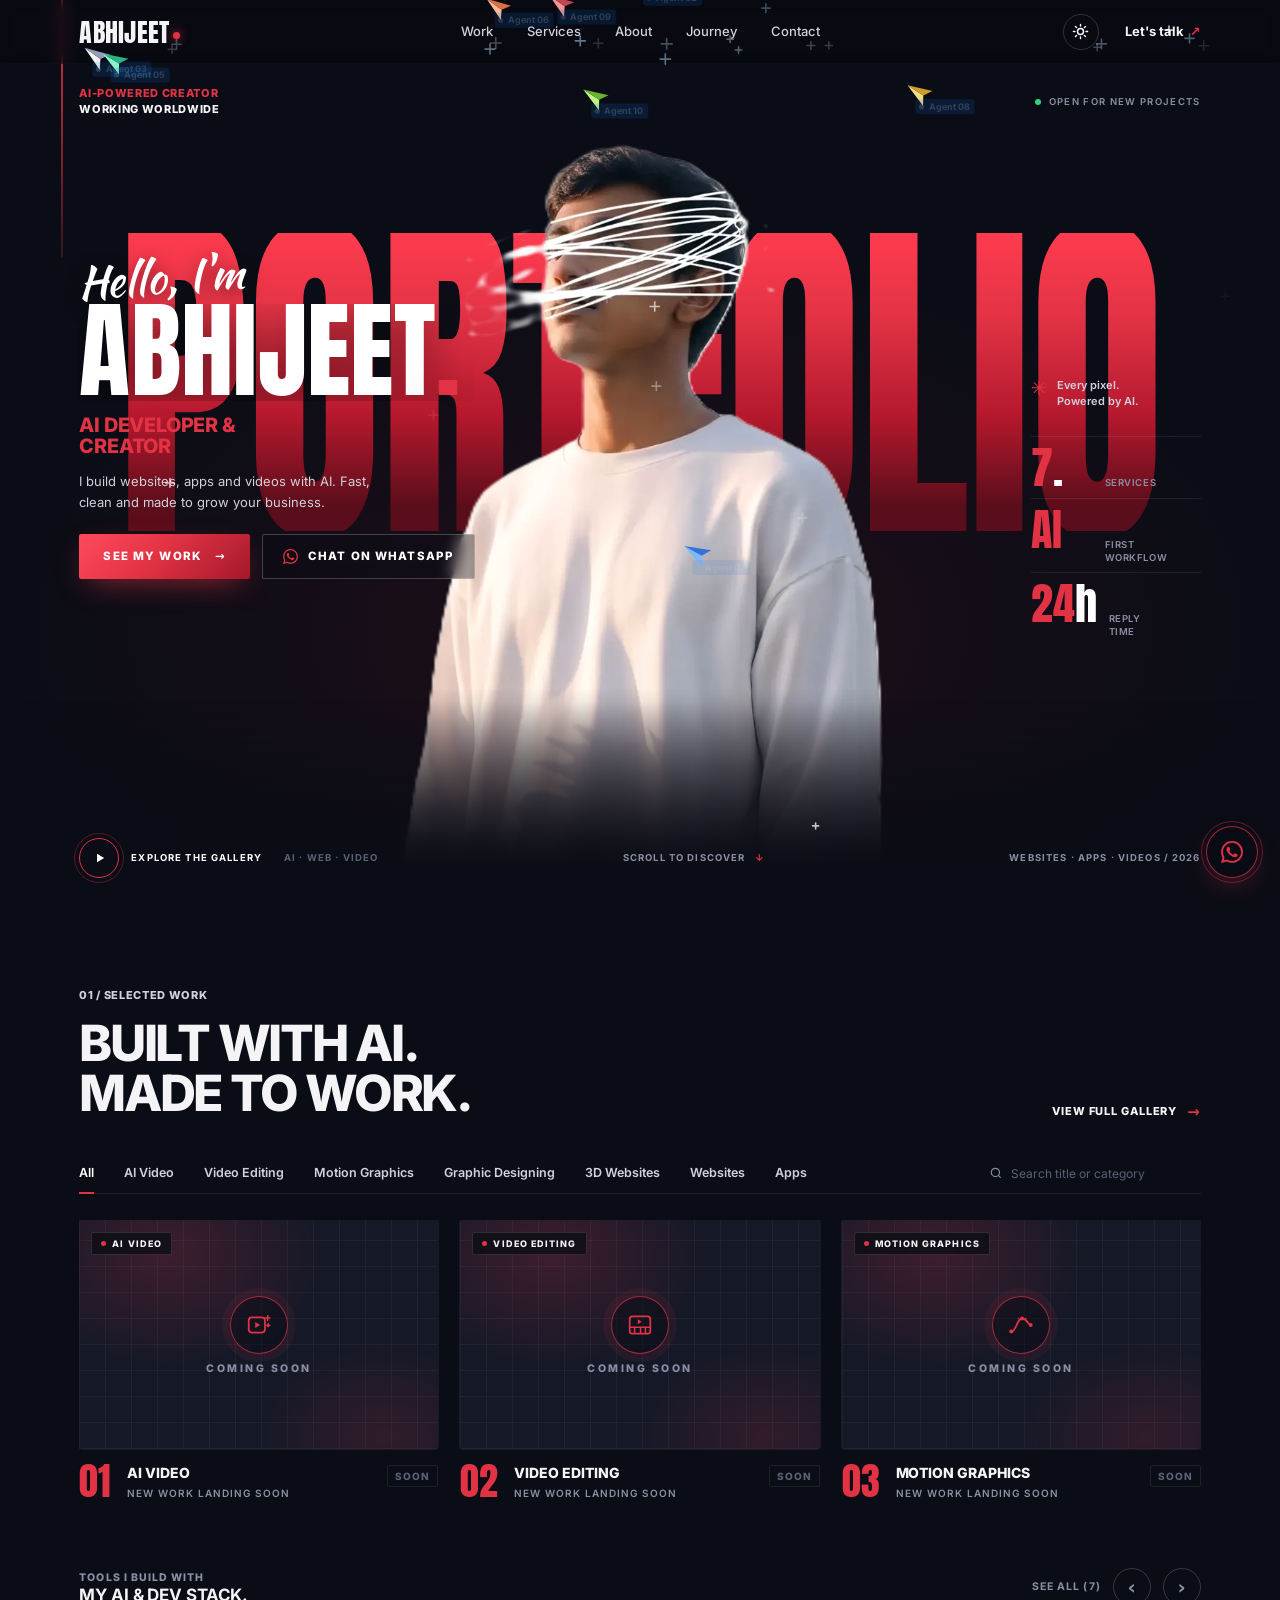
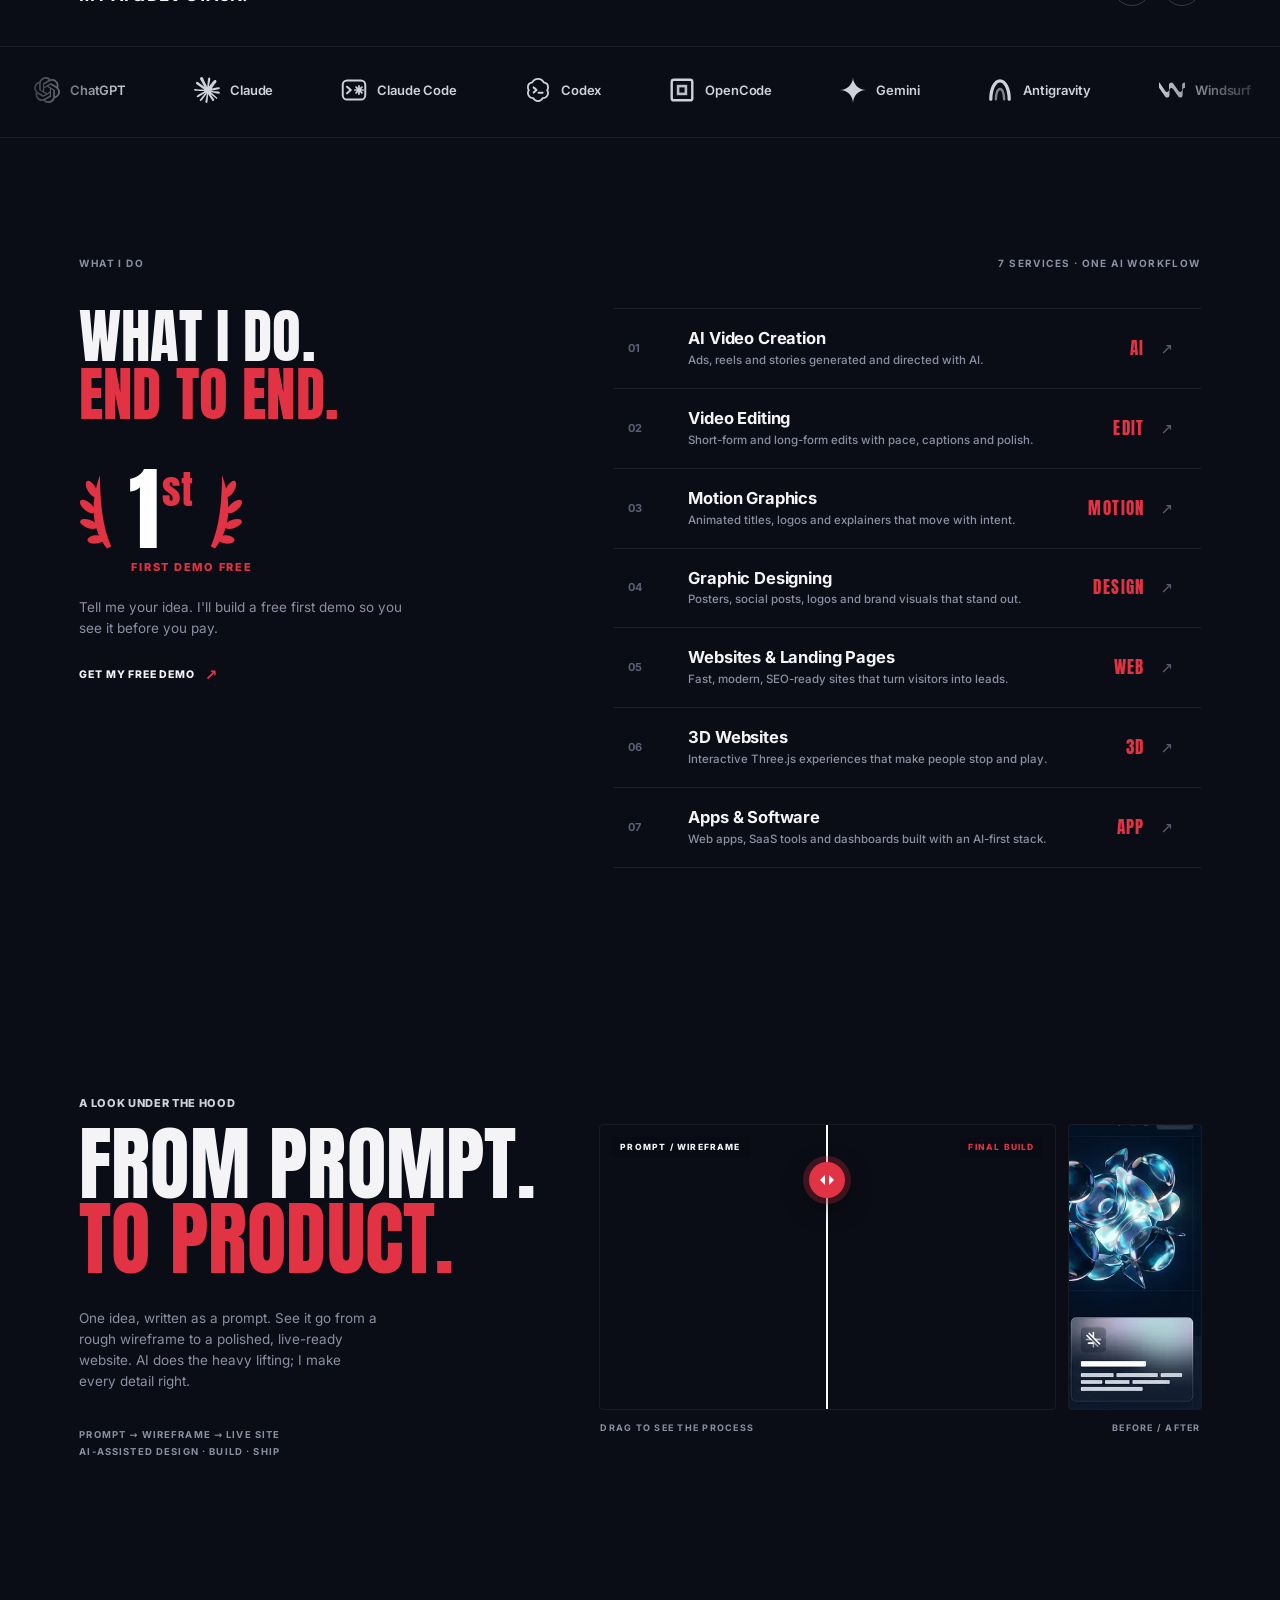
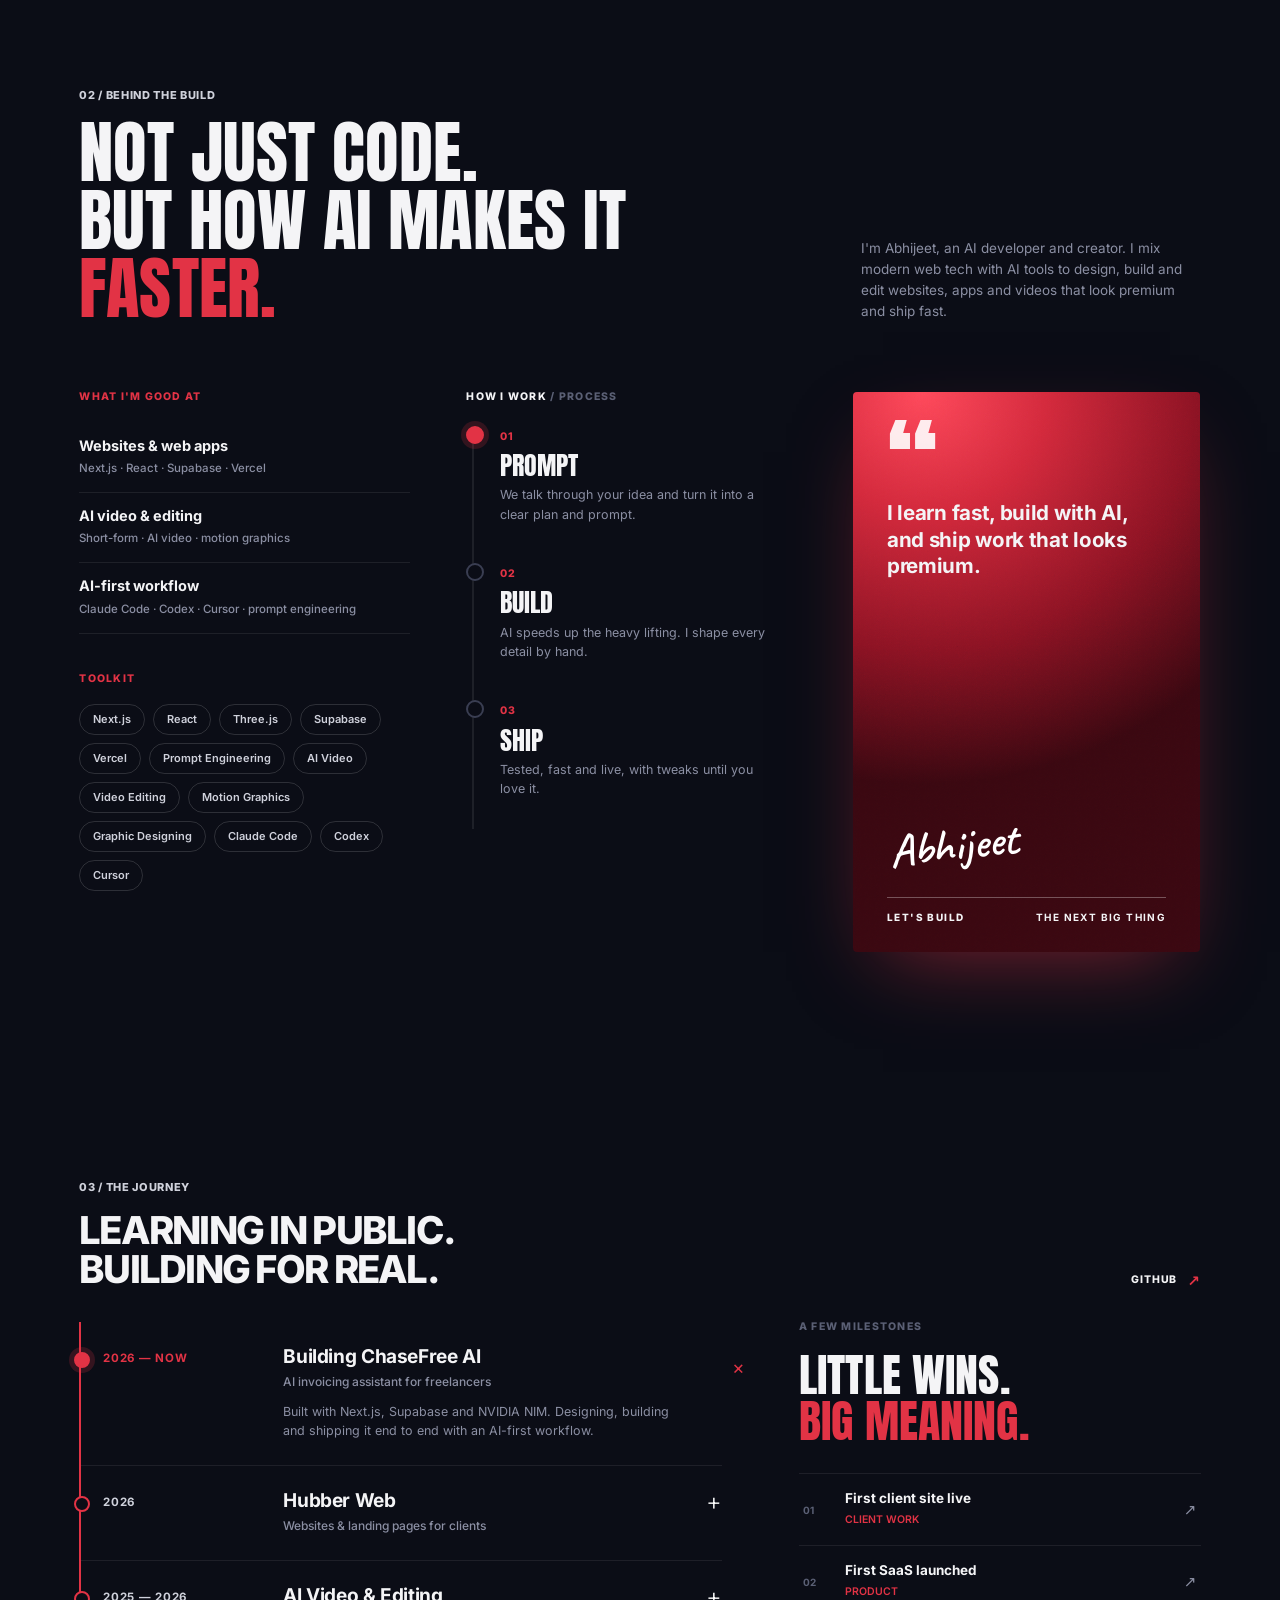
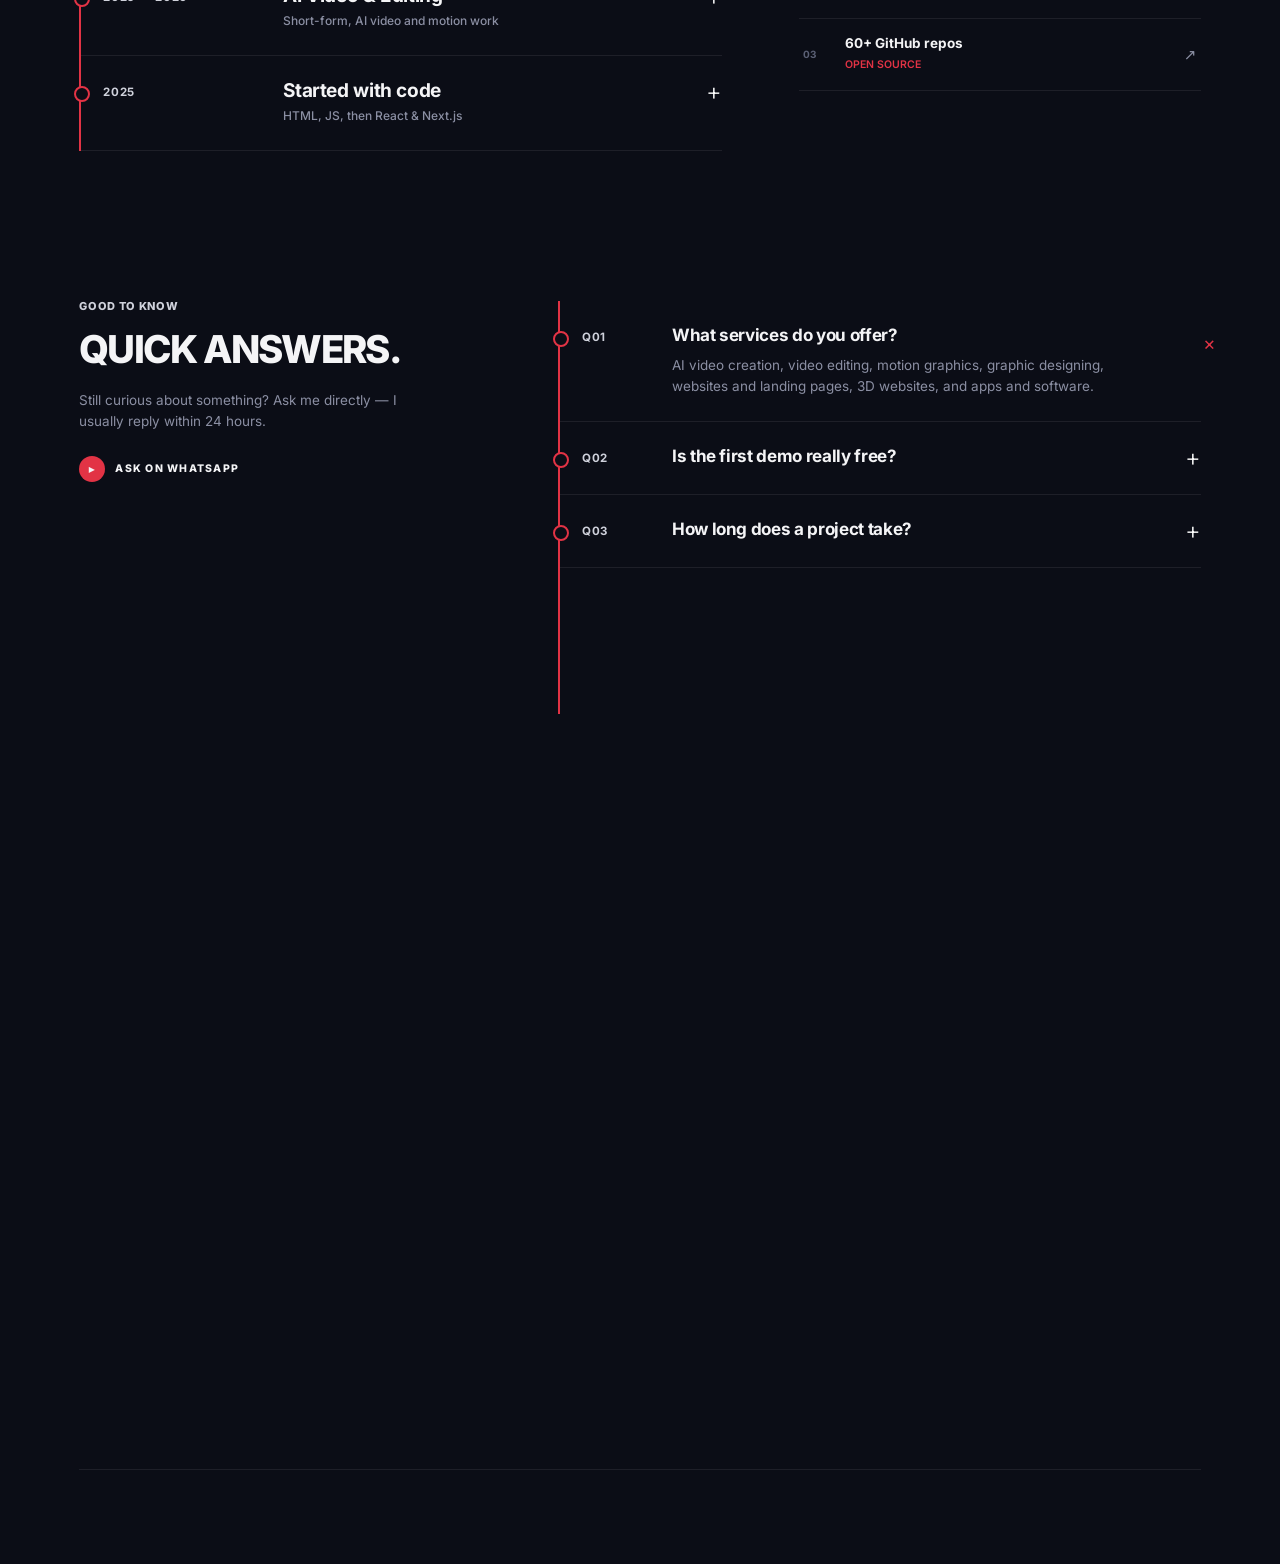
==== commit 1ad71a71: "Split gallery data into gallery/web.js and gallery/design.js" ====
--- a/index.html
+++ b/index.html
@@ -389,6 +389,8 @@
 
 <a class="wa-float" id="waFloat" data-wa="" target="_blank" rel="noopener" href="https://wa.me/919430322551?text=Hi%20Abhijeet%2C%20main%20aapse%20baat%20karna%20chahta%20hoon.%20Mujhe%20aapse%20kaam%20ke%20baare%20mein%20baat%20karni%20hai." aria-label="Chat with Abhijeet on WhatsApp"><span data-icon="whatsapp"><svg class="ic ic--fill " viewBox="0 0 24 24" aria-hidden="true"><path d="M17.472 14.382c-.297-.149-1.758-.867-2.03-.967-.273-.099-.471-.148-.67.15-.197.297-.767.966-.94 1.164-.173.199-.347.223-.644.075-.297-.15-1.255-.463-2.39-1.475-.883-.788-1.48-1.761-1.653-2.059-.173-.297-.018-.458.13-.606.134-.133.298-.347.446-.52.149-.174.198-.298.298-.497.099-.198.05-.371-.025-.52-.075-.149-.669-1.612-.916-2.207-.242-.579-.487-.5-.669-.51-.173-.008-.371-.01-.57-.01-.198 0-.52.074-.792.372-.272.297-1.04 1.016-1.04 2.479 0 1.462 1.065 2.875 1.213 3.074.149.198 2.096 3.2 5.077 4.487.709.306 1.262.489 1.694.625.712.227 1.36.195 1.871.118.571-.085 1.758-.719 2.006-1.413.248-.694.248-1.289.173-1.413-.074-.124-.272-.198-.57-.347m-5.421 7.403h-.004a9.87 9.87 0 01-5.031-1.378l-.361-.214-3.741.982.998-3.648-.235-.374a9.86 9.86 0 01-1.51-5.26c.001-5.45 4.436-9.884 9.888-9.884 2.64 0 5.122 1.03 6.988 2.898a9.825 9.825 0 012.893 6.994c-.003 5.45-4.437 9.884-9.885 9.884m8.413-18.297A11.815 11.815 0 0012.05 0C5.495 0 .16 5.335.157 11.892c0 2.096.547 4.142 1.588 5.945L.057 24l6.305-1.654a11.882 11.882 0 005.683 1.448h.005c6.554 0 11.89-5.335 11.893-11.893a11.821 11.821 0 00-3.48-8.413Z"></path></svg></span></a>
 
+<script src="gallery/web.js" defer=""></script>
+<script src="gallery/design.js" defer=""></script>
 <script src="config.js" defer=""></script>
 <script src="assets/js/gsap.min.js" defer=""></script>
 <script src="assets/js/ScrollTrigger.min.js" defer=""></script>
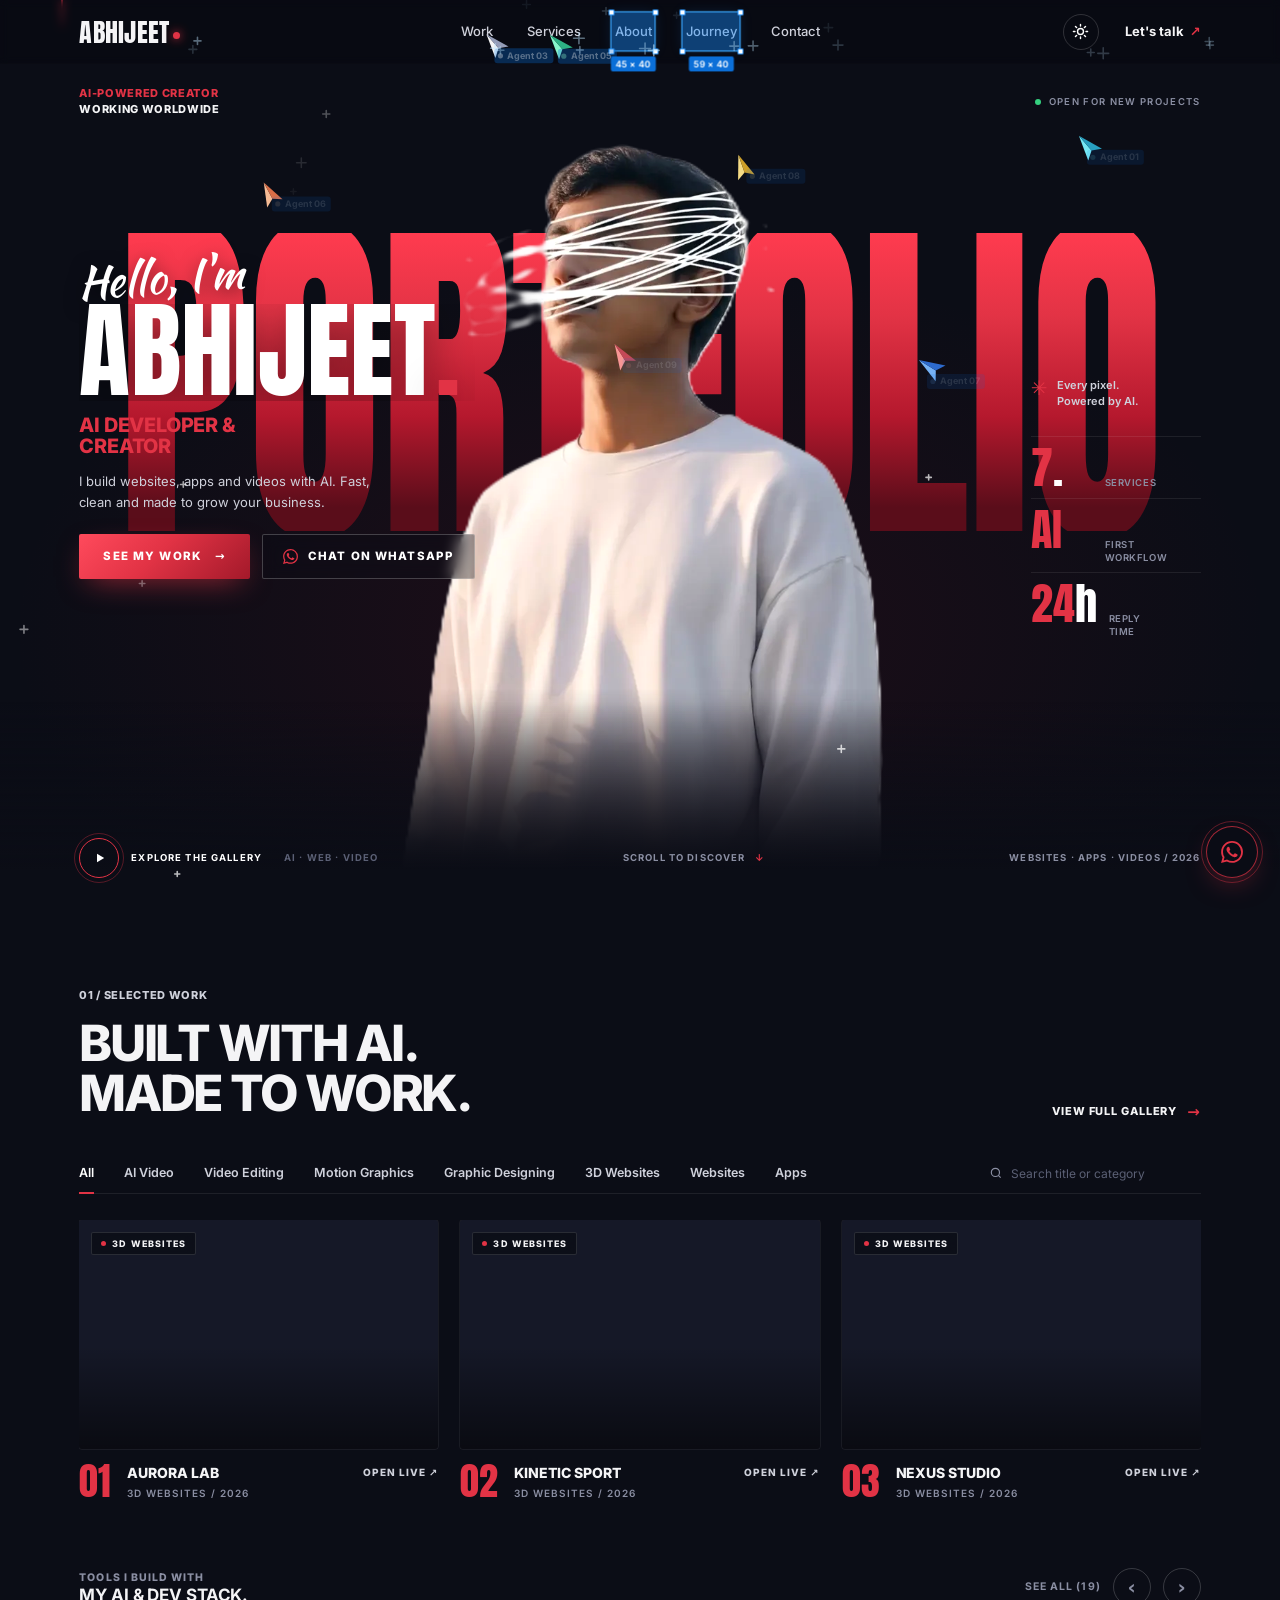
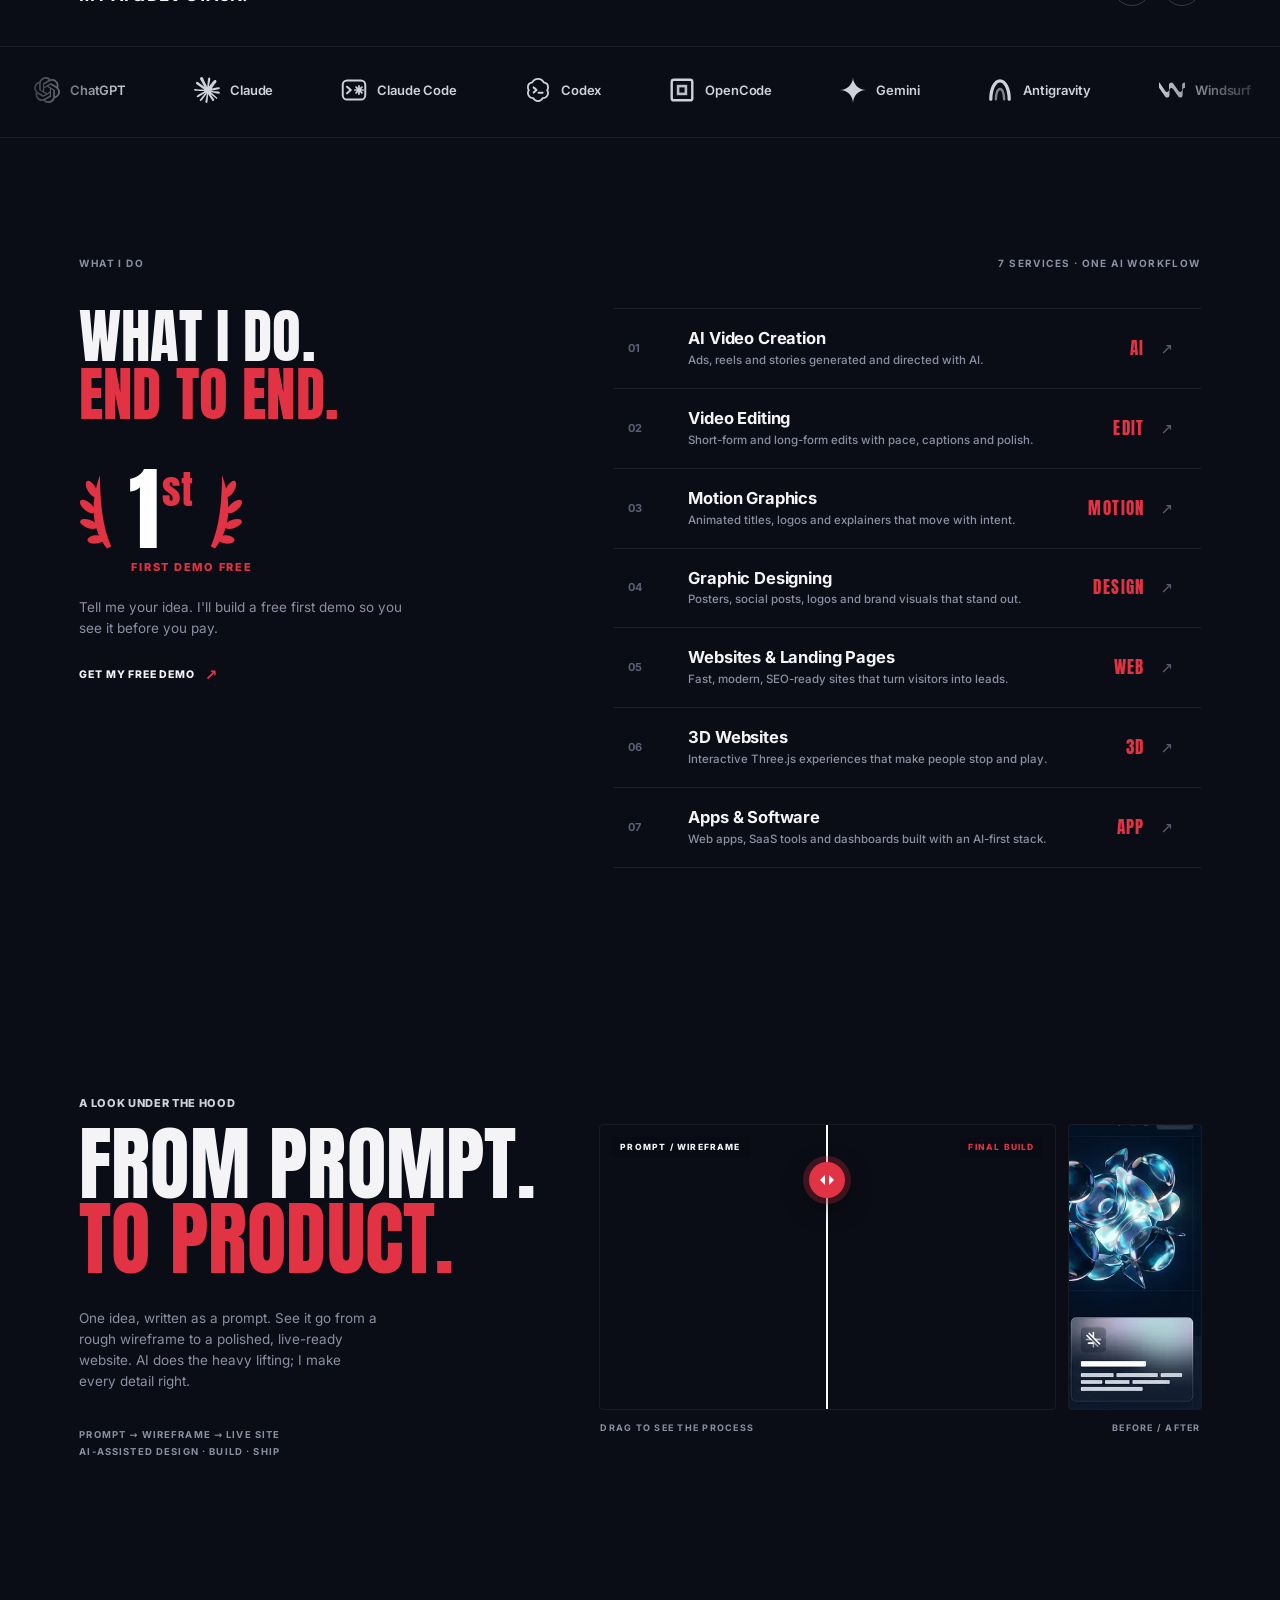
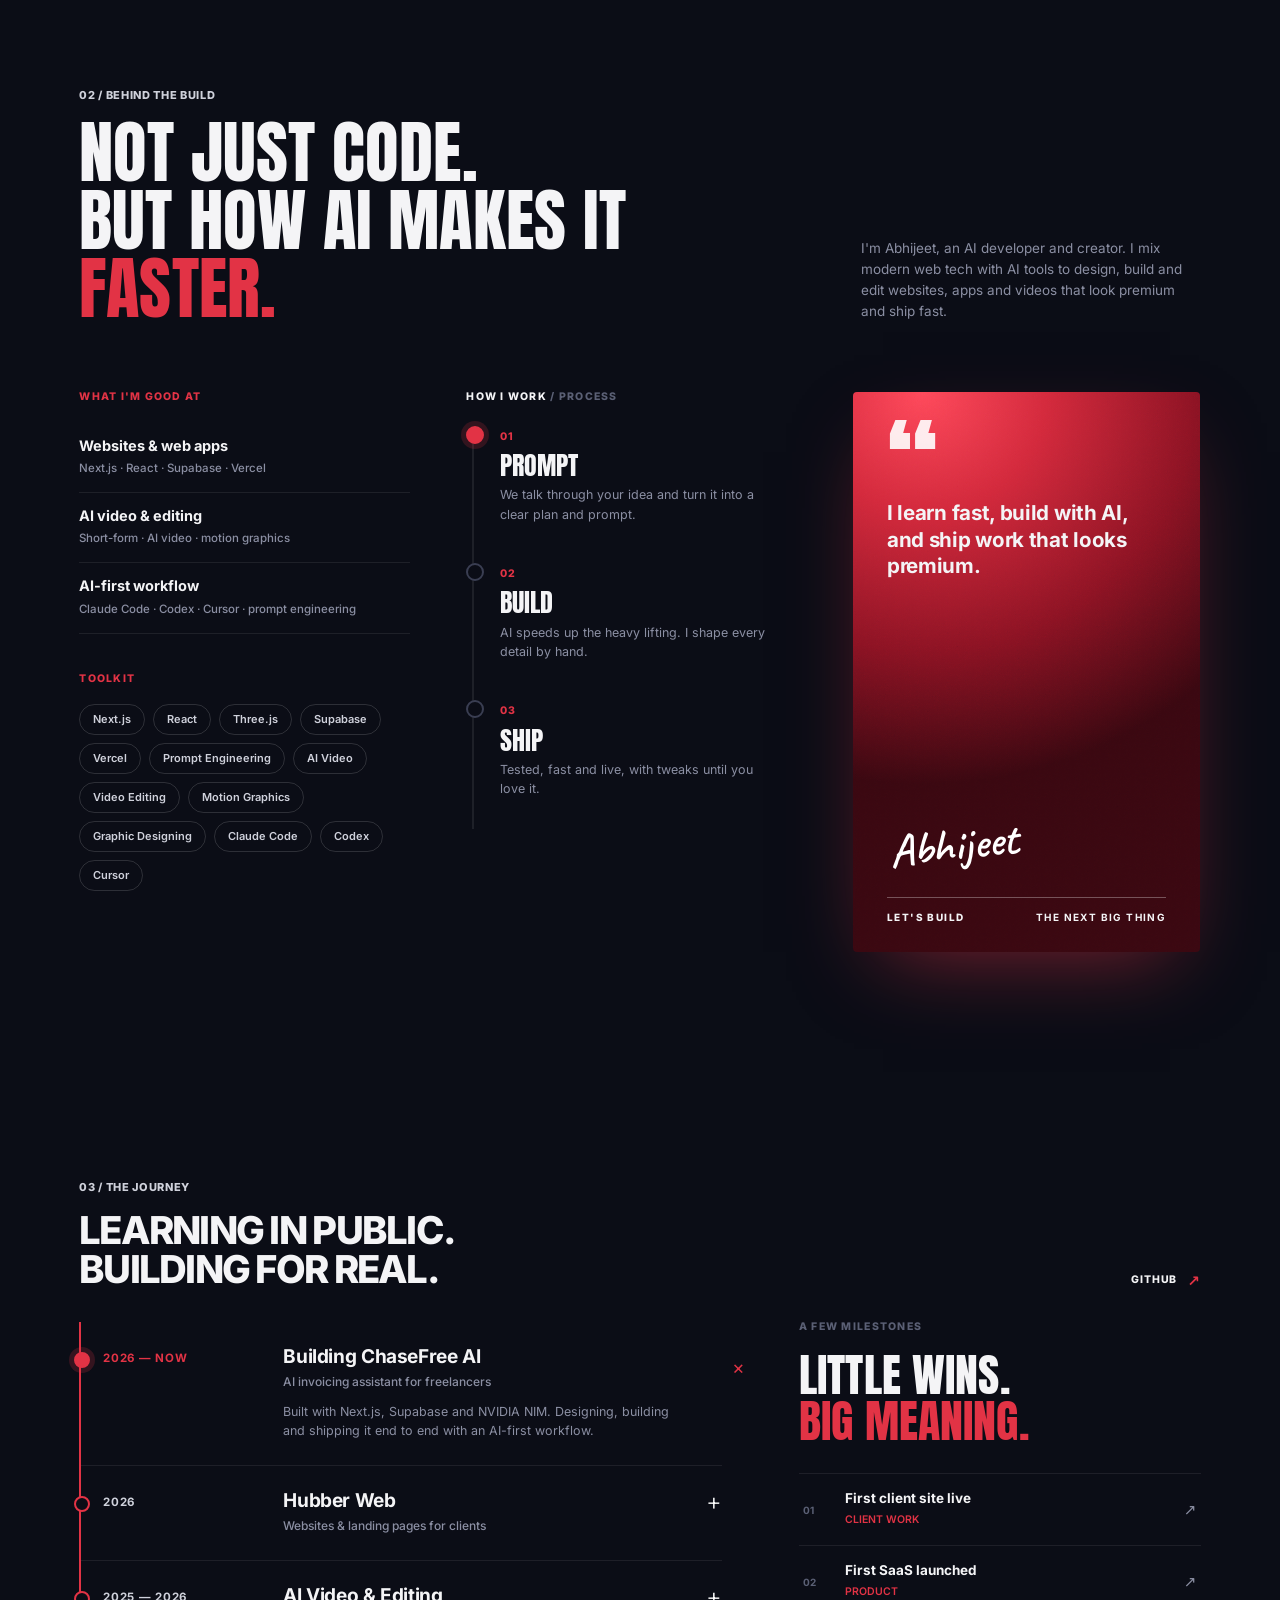
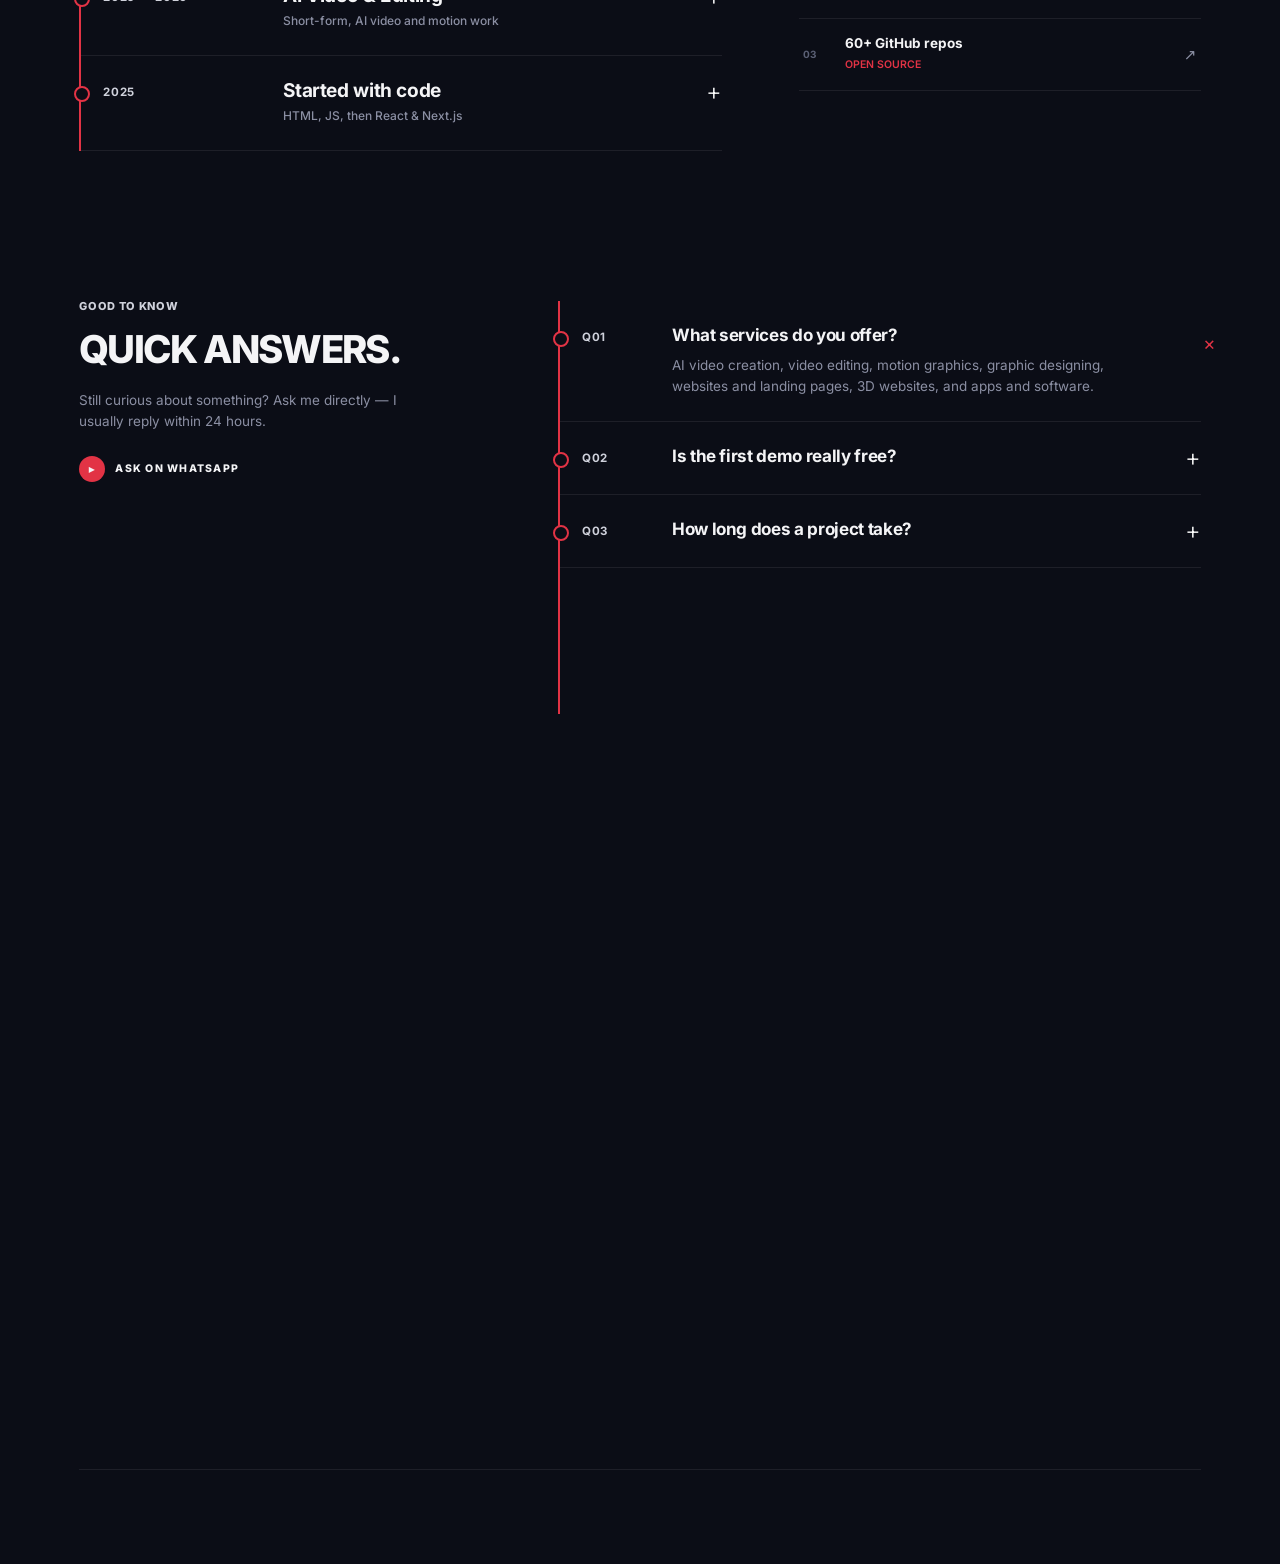
==== commit 48068adf: "gallery: 10 website/3D demos + mobile Shorts-style demo viewer" ====
--- a/index.html
+++ b/index.html
@@ -44,7 +44,7 @@
 
 <link rel="stylesheet" href="style.css">
 <script type="application/ld+json" id="ld">{"@context":"https://schema.org","@graph":[{"@type":"Person","@id":"https://abhijeet-portfolio-orpin.vercel.app/#person","name":"Abhijeet Kumar","url":"https://abhijeet-portfolio-orpin.vercel.app/","image":"https://abhijeet-portfolio-orpin.vercel.app/assets/img/cutout-1200.webp","jobTitle":"AI Developer, Video Editor & Web Designer","description":"Abhijeet Kumar is an AI developer and creator. He builds websites, 3D websites, apps, AI videos, video edits, motion graphics and graphic designing with AI — fast, clean and made to grow your business. First demo free.","telephone":"+91-94303-22551","knowsAbout":["AI video creation","Video editing","Motion graphics","Graphic design","Web design","3D websites","Next.js","React","Three.js","Supabase","Prompt engineering","App development"],"sameAs":["https://www.instagram.com/abhi.jeetkuumar/","https://github.com/abhi478jeetur-rgb","https://peerlist.io/abhijeetkuumar","https://www.freelancer.com/u/abhijeetk371","https://www.linkedin.com/in/abhijeet-kumar-4b6a083b0/","https://x.com/Abhijeetkuumar","https://www.youtube.com/@AbhijeetKumarz7r"]},{"@type":"ProfessionalService","@id":"https://abhijeet-portfolio-orpin.vercel.app/#service","name":"Abhijeet Kumar — AI Development & Creative Services","url":"https://abhijeet-portfolio-orpin.vercel.app/","image":"https://abhijeet-portfolio-orpin.vercel.app/og.jpg","telephone":"+91-94303-22551","priceRange":"Free first demo","founder":{"@id":"https://abhijeet-portfolio-orpin.vercel.app/#person"},"areaServed":"Worldwide","hasOfferCatalog":{"@type":"OfferCatalog","name":"Services","itemListElement":[{"@type":"Offer","itemOffered":{"@type":"Service","name":"AI Video Creation","description":"Ads, reels and stories generated and directed with AI.","provider":{"@id":"https://abhijeet-portfolio-orpin.vercel.app/#person"}}},{"@type":"Offer","itemOffered":{"@type":"Service","name":"Video Editing","description":"Short-form and long-form edits with pace, captions and polish.","provider":{"@id":"https://abhijeet-portfolio-orpin.vercel.app/#person"}}},{"@type":"Offer","itemOffered":{"@type":"Service","name":"Motion Graphics","description":"Animated titles, logos and explainers that move with intent.","provider":{"@id":"https://abhijeet-portfolio-orpin.vercel.app/#person"}}},{"@type":"Offer","itemOffered":{"@type":"Service","name":"Graphic Designing","description":"Posters, social posts, logos and brand visuals that stand out.","provider":{"@id":"https://abhijeet-portfolio-orpin.vercel.app/#person"}}},{"@type":"Offer","itemOffered":{"@type":"Service","name":"Websites & Landing Pages","description":"Fast, modern, SEO-ready sites that turn visitors into leads.","provider":{"@id":"https://abhijeet-portfolio-orpin.vercel.app/#person"}}},{"@type":"Offer","itemOffered":{"@type":"Service","name":"3D Websites","description":"Interactive Three.js experiences that make people stop and play.","provider":{"@id":"https://abhijeet-portfolio-orpin.vercel.app/#person"}}},{"@type":"Offer","itemOffered":{"@type":"Service","name":"Apps & Software","description":"Web apps, SaaS tools and dashboards built with an AI-first stack.","provider":{"@id":"https://abhijeet-portfolio-orpin.vercel.app/#person"}}}]}},{"@type":"WebSite","@id":"https://abhijeet-portfolio-orpin.vercel.app/#website","url":"https://abhijeet-portfolio-orpin.vercel.app/","name":"Abhijeet Kumar — Portfolio","inLanguage":"en","publisher":{"@id":"https://abhijeet-portfolio-orpin.vercel.app/#person"}},{"@type":"FAQPage","@id":"https://abhijeet-portfolio-orpin.vercel.app/#faq","mainEntity":[{"@type":"Question","name":"What services do you offer?","acceptedAnswer":{"@type":"Answer","text":"AI video creation, video editing, motion graphics, graphic designing, websites and landing pages, 3D websites, and apps and software."}},{"@type":"Question","name":"Is the first demo really free?","acceptedAnswer":{"@type":"Answer","text":"Yes. Tell me your idea and I'll build a free first demo, so you can see it before you pay anything."}},{"@type":"Question","name":"How long does a project take?","acceptedAnswer":{"@type":"Answer","text":"It depends on the scope. Landing pages and short videos usually take a few days; bigger websites and apps take longer. You get a clear timeline after we talk."}},{"@type":"Question","name":"Which AI tools do you use?","acceptedAnswer":{"@type":"Answer","text":"Claude Code, Codex, Cursor, ChatGPT and Gemini for building and writing, AI video tools for creation, and Next.js, React, Supabase and Vercel for the web."}},{"@type":"Question","name":"How can I contact you?","acceptedAnswer":{"@type":"Answer","text":"WhatsApp is the fastest: +91 94303 22551. You can also reach me on Instagram, LinkedIn, GitHub or Freelancer. I usually reply within 24 hours."}}]}]}</script>
-</head>
+<style>.dv{position:fixed;inset:0;z-index:2147482000;background:#050507;display:none;overflow:hidden;touch-action:none}.dv.on{display:block}.dv__stage{position:absolute;inset:0;will-change:transform}.dv__slide{position:absolute;inset:0;transition:transform .55s cubic-bezier(.2,.8,.2,1),opacity .55s,border-radius .55s}.dv__slide iframe{width:100%;height:100%;border:0;background:#fff;display:block}.dv__slide.enter{transform:translateY(100%) scale(.92);border-radius:28px;overflow:hidden}.dv__slide.up{transform:translateY(-100%);opacity:.4}.dv__slide.down{transform:translateY(100%);opacity:.4}.dv__bar{position:absolute;left:0;right:0;bottom:0;z-index:3;display:flex;align-items:center;gap:10px;padding:10px 12px calc(10px + env(safe-area-inset-bottom));background:linear-gradient(transparent,rgba(0,0,0,.78));color:#fff;font:600 13px/1.2 system-ui,-apple-system,Segoe UI,sans-serif;transition:opacity .3s}.dv__bar button,.dv__bar a{appearance:none;border:1px solid rgba(255,255,255,.25);background:rgba(20,20,24,.6);color:#fff;border-radius:999px;padding:9px 14px;font:inherit;text-decoration:none;backdrop-filter:blur(8px);-webkit-backdrop-filter:blur(8px)}.dv__t{flex:1;min-width:0;white-space:nowrap;overflow:hidden;text-overflow:ellipsis}.dv__t small{display:block;opacity:.65;font-weight:500;margin-top:2px}.dv__nav{position:absolute;right:10px;top:50%;transform:translateY(-50%);z-index:3;display:flex;flex-direction:column;gap:10px}.dv__nav button{width:40px;height:40px;border-radius:50%;border:1px solid rgba(255,255,255,.25);background:rgba(20,20,24,.55);color:#fff;font-size:18px;backdrop-filter:blur(8px);-webkit-backdrop-filter:blur(8px)}.dv__nav button:disabled{opacity:.3}.dv__spin{position:absolute;left:50%;top:45%;width:34px;height:34px;margin:-17px;border-radius:50%;border:3px solid rgba(255,255,255,.2);border-top-color:#ff3b4e;animation:dvs .8s linear infinite;z-index:1}@keyframes dvs{to{transform:rotate(360deg)}}html.dv-lock,html.dv-lock body{overflow:hidden!important}@media (prefers-reduced-motion:reduce){.dv__slide{transition:none}}</style></head>
 <body class="is-loading" data-page="home">
 
 <a class="skip" href="#work">Skip to content</a>
@@ -135,59 +135,52 @@
     <label class="search"><svg viewBox="0 0 24 24"><circle cx="11" cy="11" r="7"></circle><path d="M20 20l-4-4"></path></svg><input id="search" placeholder="Search title or category" aria-label="Search work"></label>
   </div>
   <div class="cards-wrap"><div class="cards" id="cards">
-    <article class="card card--soon" data-cats="AI Video" data-title="ai video ai video">
-      <div class="card__media"><span class="card__tag"><i></i>AI VIDEO</span>
-        <span class="soon"><span class="soon__ico"><svg class="ic " viewBox="0 0 24 24" aria-hidden="true"><rect x="2.5" y="5" width="15" height="14" rx="3" fill="none" stroke="currentColor" stroke-width="1.6"></rect><path d="M8.5 9.2v5.6l4.6-2.8z" fill="currentColor"></path><path d="M20 3.5v4M18 5.5h4M20.5 11v2.6M19.2 12.3h2.6" stroke="currentColor" stroke-width="1.5" stroke-linecap="round"></path></svg></span><b>COMING SOON</b></span>
-        <span class="card__play"><svg viewBox="0 0 10 10"><path d="M2 8 L8 2 M3.5 2 H8 V6.5" fill="none" stroke="currentColor" stroke-width="1.4"></path></svg></span></div>
+    <article class="card" data-cats="3D Websites" data-title="aurora lab 3d websites">
+      <a class="card__media" href="https://abhi-aurora-lab.vercel.app" target="_blank" rel="noopener"><span class="card__tag"><i></i>3D WEBSITES</span>
+        <img src="assets/gallery/aurora-lab.webp" alt="Aurora Lab — 3D Websites project by Abhijeet Kumar" loading="lazy" decoding="async" width="1200" height="750"><video class="card__vid" data-src="assets/gallery/aurora-lab.webm" muted="" loop="" playsinline="" preload="none" aria-hidden="true"></video>
+        <span class="card__play"><svg viewBox="0 0 10 10"><path d="M2 8 L8 2 M3.5 2 H8 V6.5" fill="none" stroke="currentColor" stroke-width="1.4"></path></svg></span></a>
       <div class="card__info"><span class="card__num">01</span>
-        <div class="card__txt"><h3>AI Video</h3><p>New work landing soon</p></div><span class="card__go card__go--soon">SOON</span></div>
-    </article>
-    <article class="card card--soon" data-cats="Video Editing" data-title="video editing video editing">
-      <div class="card__media"><span class="card__tag"><i></i>VIDEO EDITING</span>
-        <span class="soon"><span class="soon__ico"><svg class="ic " viewBox="0 0 24 24" aria-hidden="true"><rect x="2.5" y="4" width="19" height="16" rx="2.5" fill="none" stroke="currentColor" stroke-width="1.6"></rect><path d="M2.5 14h19M7 14v6M12.5 14v6M17 14v6" stroke="currentColor" stroke-width="1.4"></path><path d="M10 6.8v4.4l3.6-2.2z" fill="currentColor"></path></svg></span><b>COMING SOON</b></span>
-        <span class="card__play"><svg viewBox="0 0 10 10"><path d="M2 8 L8 2 M3.5 2 H8 V6.5" fill="none" stroke="currentColor" stroke-width="1.4"></path></svg></span></div>
+        <div class="card__txt"><h3>Aurora Lab</h3><p>3D Websites / 2026</p></div><a class="card__go" href="https://abhi-aurora-lab.vercel.app" target="_blank" rel="noopener">Open live ↗</a></div>
+    </article>
+    <article class="card" data-cats="3D Websites" data-title="kinetic sport 3d websites">
+      <a class="card__media" href="https://abhi-kinetic-sport.vercel.app" target="_blank" rel="noopener"><span class="card__tag"><i></i>3D WEBSITES</span>
+        <img src="assets/gallery/kinetic-sport.webp" alt="Kinetic Sport — 3D Websites project by Abhijeet Kumar" loading="lazy" decoding="async" width="1200" height="750"><video class="card__vid" data-src="assets/gallery/kinetic-sport.webm" muted="" loop="" playsinline="" preload="none" aria-hidden="true"></video>
+        <span class="card__play"><svg viewBox="0 0 10 10"><path d="M2 8 L8 2 M3.5 2 H8 V6.5" fill="none" stroke="currentColor" stroke-width="1.4"></path></svg></span></a>
       <div class="card__info"><span class="card__num">02</span>
-        <div class="card__txt"><h3>Video Editing</h3><p>New work landing soon</p></div><span class="card__go card__go--soon">SOON</span></div>
-    </article>
-    <article class="card card--soon" data-cats="Motion Graphics" data-title="motion graphics motion graphics">
-      <div class="card__media"><span class="card__tag"><i></i>MOTION GRAPHICS</span>
-        <span class="soon"><span class="soon__ico"><svg class="ic " viewBox="0 0 24 24" aria-hidden="true"><path d="M3 18C8 18 8 6 13 6s5 6 8 6" fill="none" stroke="currentColor" stroke-width="1.7" stroke-linecap="round"></path><circle cx="3" cy="18" r="1.8" fill="currentColor"></circle><circle cx="13" cy="6" r="1.8" fill="currentColor"></circle><circle cx="21" cy="12" r="1.8" fill="currentColor"></circle><path d="M13 6h-4M13 6h4" stroke="currentColor" stroke-width="1.2" stroke-dasharray="1.5 1.5"></path></svg></span><b>COMING SOON</b></span>
-        <span class="card__play"><svg viewBox="0 0 10 10"><path d="M2 8 L8 2 M3.5 2 H8 V6.5" fill="none" stroke="currentColor" stroke-width="1.4"></path></svg></span></div>
+        <div class="card__txt"><h3>Kinetic Sport</h3><p>3D Websites / 2026</p></div><a class="card__go" href="https://abhi-kinetic-sport.vercel.app" target="_blank" rel="noopener">Open live ↗</a></div>
+    </article>
+    <article class="card" data-cats="3D Websites" data-title="nexus studio 3d websites">
+      <a class="card__media" href="https://abhi-nexus-tunnel.vercel.app" target="_blank" rel="noopener"><span class="card__tag"><i></i>3D WEBSITES</span>
+        <img src="assets/gallery/nexus-tunnel.webp" alt="Nexus Studio — 3D Websites project by Abhijeet Kumar" loading="lazy" decoding="async" width="1200" height="750"><video class="card__vid" data-src="assets/gallery/nexus-tunnel.webm" muted="" loop="" playsinline="" preload="none" aria-hidden="true"></video>
+        <span class="card__play"><svg viewBox="0 0 10 10"><path d="M2 8 L8 2 M3.5 2 H8 V6.5" fill="none" stroke="currentColor" stroke-width="1.4"></path></svg></span></a>
       <div class="card__info"><span class="card__num">03</span>
-        <div class="card__txt"><h3>Motion Graphics</h3><p>New work landing soon</p></div><span class="card__go card__go--soon">SOON</span></div>
-    </article>
-    <article class="card card--soon" data-cats="Graphic Designing" data-title="graphic designing graphic designing">
-      <div class="card__media"><span class="card__tag"><i></i>GRAPHIC DESIGNING</span>
-        <span class="soon"><span class="soon__ico"><svg class="ic " viewBox="0 0 24 24" aria-hidden="true"><path d="M12 2.8l7 7-7.4 9.4-2.4-2.4L4.8 21 3 19.2l4.2-4.4-2.4-2.4z" fill="none" stroke="currentColor" stroke-width="1.6" stroke-linejoin="round"></path><circle cx="12.3" cy="10" r="1.6" fill="currentColor"></circle><path d="M14.5 21h6.5" stroke="currentColor" stroke-width="1.6" stroke-linecap="round"></path></svg></span><b>COMING SOON</b></span>
-        <span class="card__play"><svg viewBox="0 0 10 10"><path d="M2 8 L8 2 M3.5 2 H8 V6.5" fill="none" stroke="currentColor" stroke-width="1.4"></path></svg></span></div>
+        <div class="card__txt"><h3>Nexus Studio</h3><p>3D Websites / 2026</p></div><a class="card__go" href="https://abhi-nexus-tunnel.vercel.app" target="_blank" rel="noopener">Open live ↗</a></div>
+    </article>
+    <article class="card" data-cats="3D Websites" data-title="orbit space 3d websites">
+      <a class="card__media" href="https://abhi-orbit-space.vercel.app" target="_blank" rel="noopener"><span class="card__tag"><i></i>3D WEBSITES</span>
+        <img src="assets/gallery/orbit-space.webp" alt="Orbit Space — 3D Websites project by Abhijeet Kumar" loading="lazy" decoding="async" width="1200" height="750"><video class="card__vid" data-src="assets/gallery/orbit-space.webm" muted="" loop="" playsinline="" preload="none" aria-hidden="true"></video>
+        <span class="card__play"><svg viewBox="0 0 10 10"><path d="M2 8 L8 2 M3.5 2 H8 V6.5" fill="none" stroke="currentColor" stroke-width="1.4"></path></svg></span></a>
       <div class="card__info"><span class="card__num">04</span>
-        <div class="card__txt"><h3>Graphic Designing</h3><p>New work landing soon</p></div><span class="card__go card__go--soon">SOON</span></div>
-    </article>
-    <article class="card card--soon" data-cats="3D Websites" data-title="3d websites 3d websites">
-      <div class="card__media"><span class="card__tag"><i></i>3D WEBSITES</span>
-        <span class="soon"><span class="soon__ico"><svg class="ic " viewBox="0 0 24 24" aria-hidden="true"><path d="M12 2.8l8 4.6v9.2l-8 4.6-8-4.6V7.4z" fill="none" stroke="currentColor" stroke-width="1.6" stroke-linejoin="round"></path><path d="M4 7.4l8 4.6 8-4.6M12 12v9.2" fill="none" stroke="currentColor" stroke-width="1.6" stroke-linejoin="round"></path></svg></span><b>COMING SOON</b></span>
-        <span class="card__play"><svg viewBox="0 0 10 10"><path d="M2 8 L8 2 M3.5 2 H8 V6.5" fill="none" stroke="currentColor" stroke-width="1.4"></path></svg></span></div>
+        <div class="card__txt"><h3>Orbit Space</h3><p>3D Websites / 2026</p></div><a class="card__go" href="https://abhi-orbit-space.vercel.app" target="_blank" rel="noopener">Open live ↗</a></div>
+    </article>
+    <article class="card" data-cats="3D Websites" data-title="halo rings 3d websites">
+      <a class="card__media" href="https://abhi-halo-rings.vercel.app" target="_blank" rel="noopener"><span class="card__tag"><i></i>3D WEBSITES</span>
+        <img src="assets/gallery/halo-rings.webp" alt="Halo Rings — 3D Websites project by Abhijeet Kumar" loading="lazy" decoding="async" width="1200" height="750"><video class="card__vid" data-src="assets/gallery/halo-rings.webm" muted="" loop="" playsinline="" preload="none" aria-hidden="true"></video>
+        <span class="card__play"><svg viewBox="0 0 10 10"><path d="M2 8 L8 2 M3.5 2 H8 V6.5" fill="none" stroke="currentColor" stroke-width="1.4"></path></svg></span></a>
       <div class="card__info"><span class="card__num">05</span>
-        <div class="card__txt"><h3>3D Websites</h3><p>New work landing soon</p></div><span class="card__go card__go--soon">SOON</span></div>
-    </article>
-    <article class="card card--soon" data-cats="Websites" data-title="websites websites">
-      <div class="card__media"><span class="card__tag"><i></i>WEBSITES</span>
-        <span class="soon"><span class="soon__ico"><svg class="ic " viewBox="0 0 24 24" aria-hidden="true"><rect x="2.5" y="4" width="19" height="16" rx="2.5" fill="none" stroke="currentColor" stroke-width="1.6"></rect><path d="M2.5 8.5h19" stroke="currentColor" stroke-width="1.6"></path><circle cx="5.3" cy="6.3" r=".8" fill="currentColor"></circle><circle cx="7.7" cy="6.3" r=".8" fill="currentColor"></circle><path d="M6 12.5h7M6 15.5h4.5" stroke="currentColor" stroke-width="1.6" stroke-linecap="round"></path><rect x="15" y="11.5" width="3.5" height="5" rx=".8" fill="currentColor" opacity=".7"></rect></svg></span><b>COMING SOON</b></span>
-        <span class="card__play"><svg viewBox="0 0 10 10"><path d="M2 8 L8 2 M3.5 2 H8 V6.5" fill="none" stroke="currentColor" stroke-width="1.4"></path></svg></span></div>
+        <div class="card__txt"><h3>Halo Rings</h3><p>3D Websites / 2026</p></div><a class="card__go" href="https://abhi-halo-rings.vercel.app" target="_blank" rel="noopener">Open live ↗</a></div>
+    </article>
+    <article class="card" data-cats="3D Websites" data-title="helix bio 3d websites">
+      <a class="card__media" href="https://abhi-helix-bio.vercel.app" target="_blank" rel="noopener"><span class="card__tag"><i></i>3D WEBSITES</span>
+        <img src="assets/gallery/helix-bio.webp" alt="Helix Bio — 3D Websites project by Abhijeet Kumar" loading="lazy" decoding="async" width="1200" height="750"><video class="card__vid" data-src="assets/gallery/helix-bio.webm" muted="" loop="" playsinline="" preload="none" aria-hidden="true"></video>
+        <span class="card__play"><svg viewBox="0 0 10 10"><path d="M2 8 L8 2 M3.5 2 H8 V6.5" fill="none" stroke="currentColor" stroke-width="1.4"></path></svg></span></a>
       <div class="card__info"><span class="card__num">06</span>
-        <div class="card__txt"><h3>Websites</h3><p>New work landing soon</p></div><span class="card__go card__go--soon">SOON</span></div>
-    </article>
-    <article class="card card--soon" data-cats="Apps" data-title="apps apps">
-      <div class="card__media"><span class="card__tag"><i></i>APPS</span>
-        <span class="soon"><span class="soon__ico"><svg class="ic " viewBox="0 0 24 24" aria-hidden="true"><rect x="6" y="2.5" width="12" height="19" rx="3" fill="none" stroke="currentColor" stroke-width="1.6"></rect><rect x="8.6" y="6" width="2.8" height="2.8" rx=".7" fill="currentColor"></rect><rect x="12.6" y="6" width="2.8" height="2.8" rx=".7" fill="currentColor"></rect><rect x="8.6" y="10" width="2.8" height="2.8" rx=".7" fill="currentColor"></rect><rect x="12.6" y="10" width="2.8" height="2.8" rx=".7" fill="currentColor" opacity=".5"></rect><path d="M10.5 18.5h3" stroke="currentColor" stroke-width="1.6" stroke-linecap="round"></path></svg></span><b>COMING SOON</b></span>
-        <span class="card__play"><svg viewBox="0 0 10 10"><path d="M2 8 L8 2 M3.5 2 H8 V6.5" fill="none" stroke="currentColor" stroke-width="1.4"></path></svg></span></div>
-      <div class="card__info"><span class="card__num">07</span>
-        <div class="card__txt"><h3>Apps</h3><p>New work landing soon</p></div><span class="card__go card__go--soon">SOON</span></div>
+        <div class="card__txt"><h3>Helix Bio</h3><p>3D Websites / 2026</p></div><a class="card__go" href="https://abhi-helix-bio.vercel.app" target="_blank" rel="noopener">Open live ↗</a></div>
     </article></div></div>
   <div class="work__foot">
     <div class="clients__label"><span data-bind="work.stackLabel1">TOOLS I BUILD WITH</span><b data-bind="work.stackLabel2">MY AI &amp; DEV STACK.</b></div>
     <div class="work__nav">
-      <a href="gallery.html" id="seeAll">SEE ALL (7)</a>
+      <a href="gallery.html" id="seeAll">SEE ALL (19)</a>
       <button class="arrow" id="prev" aria-label="Previous">‹</button>
       <button class="arrow" id="next" aria-label="Next">›</button>
     </div>
@@ -391,6 +384,7 @@
 
 <script src="gallery/web.js" defer=""></script>
 <script src="gallery/design.js" defer=""></script>
+<script src="gallery/viewer.js" defer=""></script>
 <script src="config.js" defer=""></script>
 <script src="assets/js/gsap.min.js" defer=""></script>
 <script src="assets/js/ScrollTrigger.min.js" defer=""></script>
@@ -398,4 +392,5 @@
 
 
 
+
 </body></html>
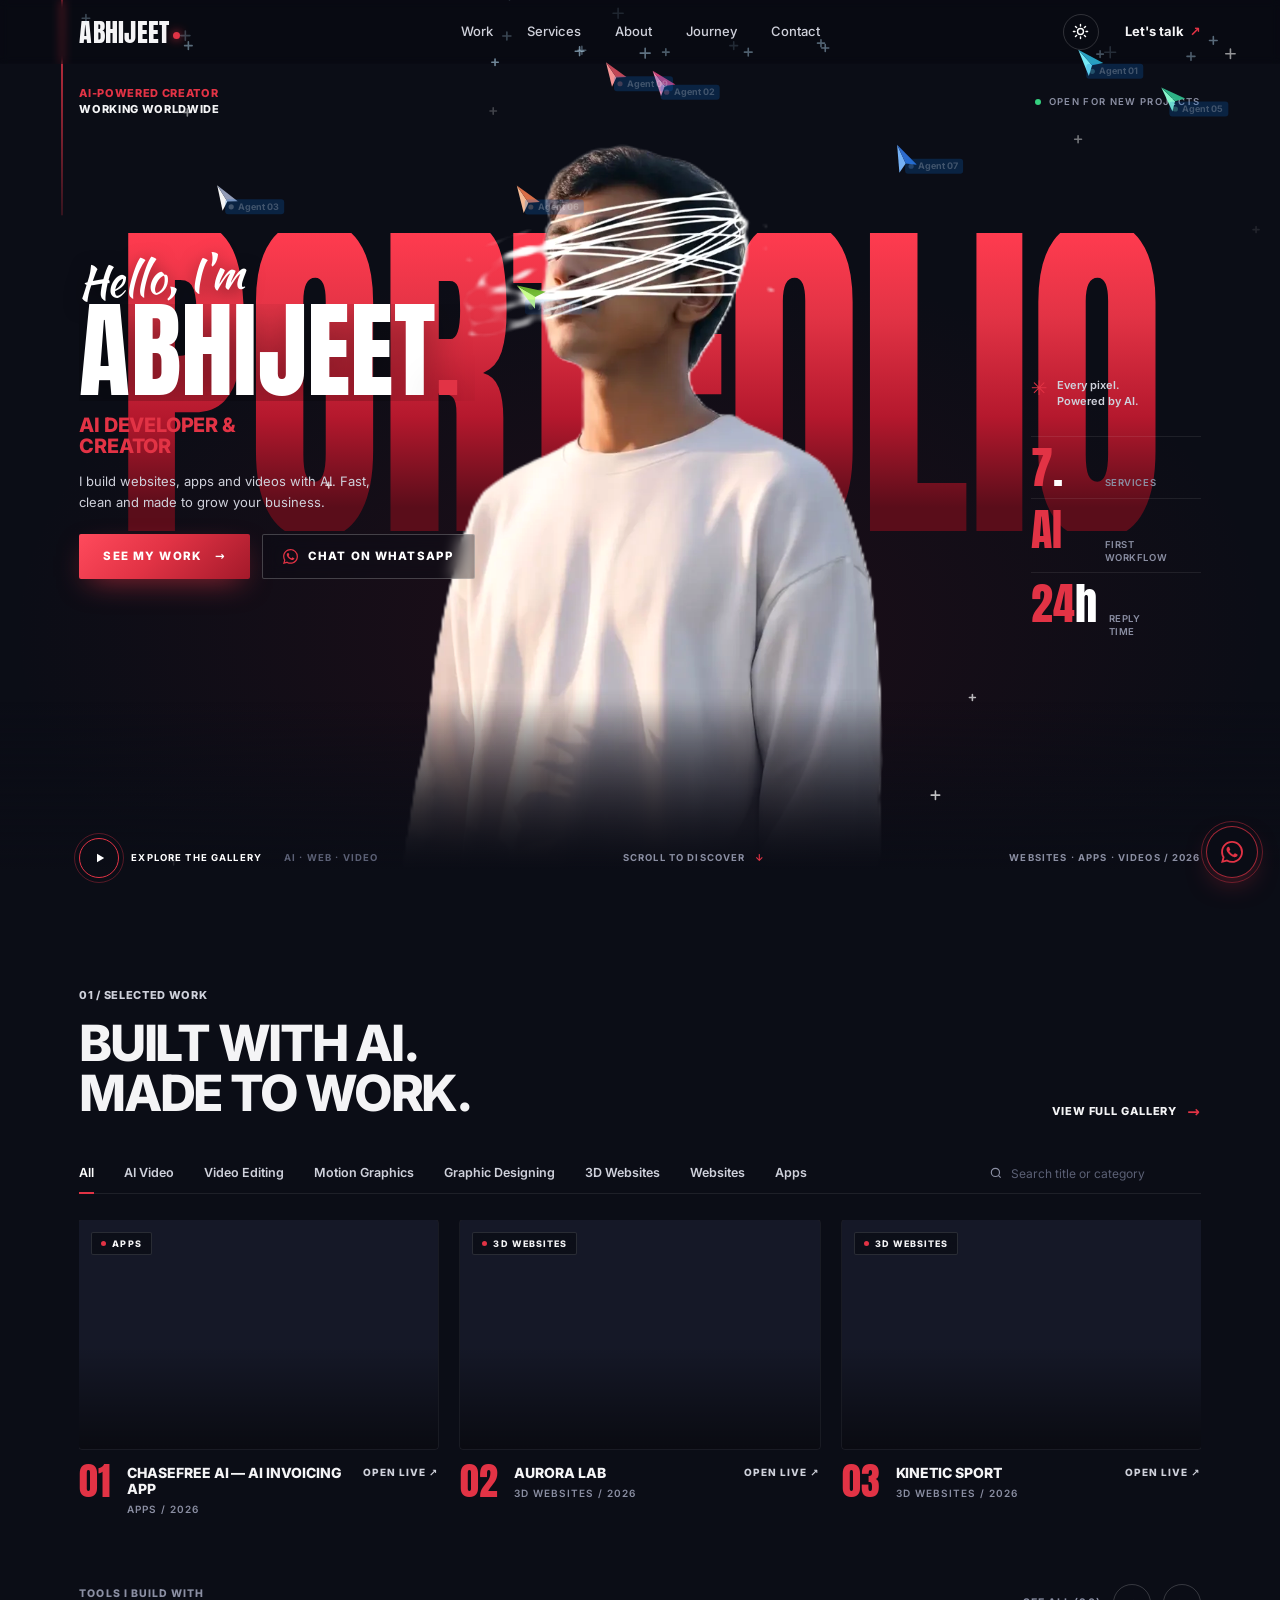
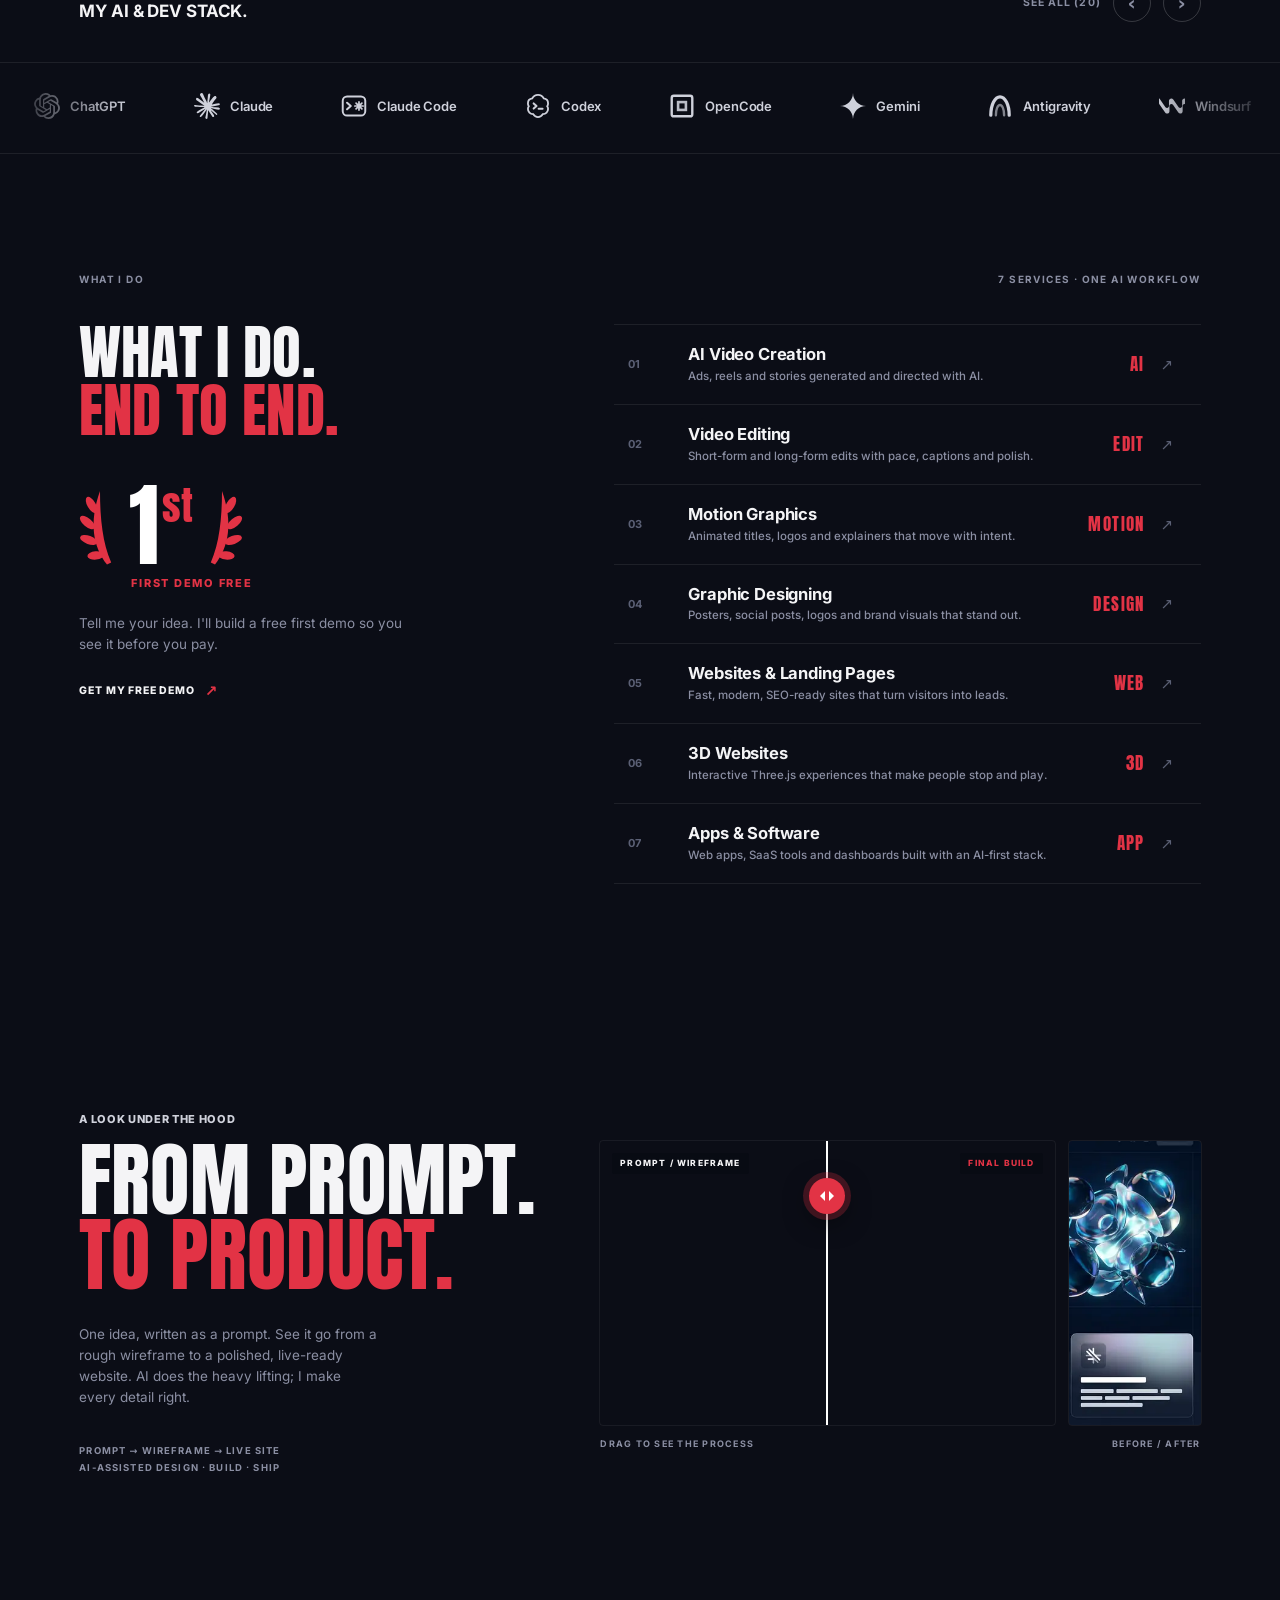
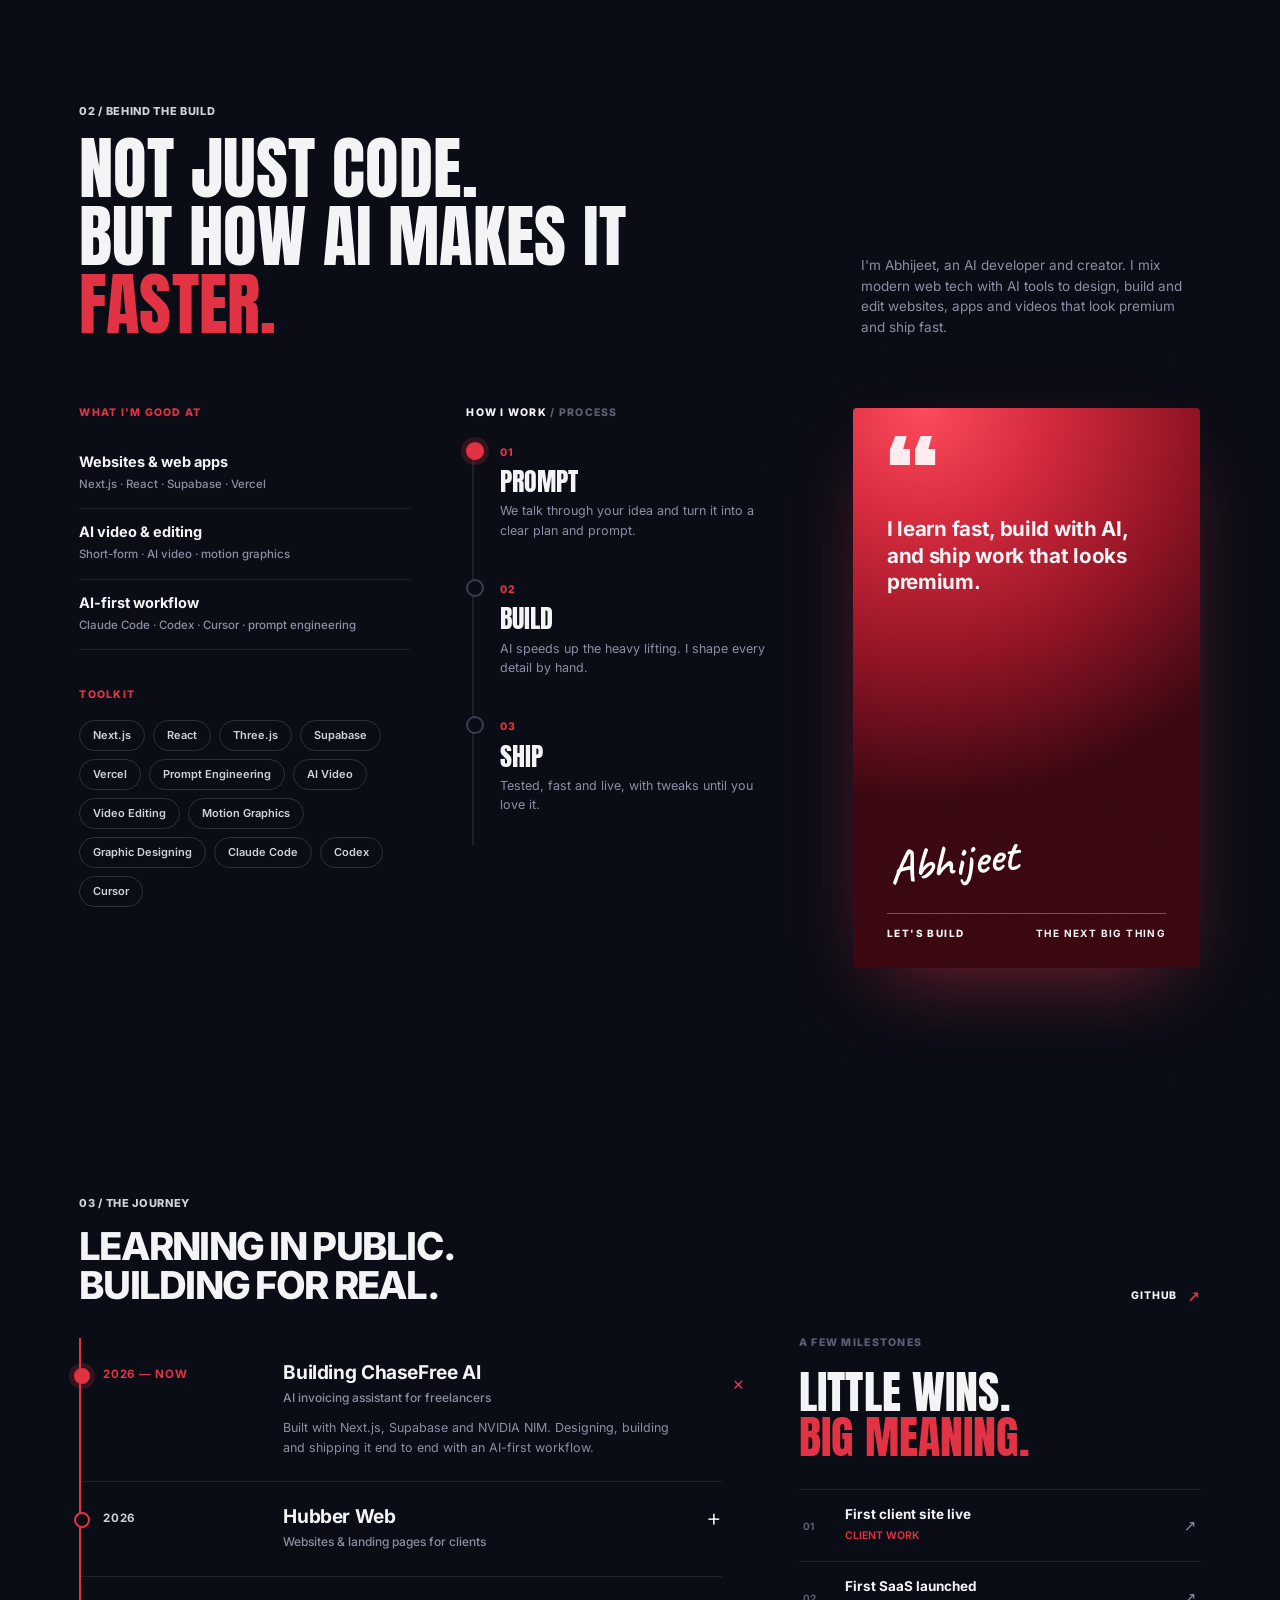
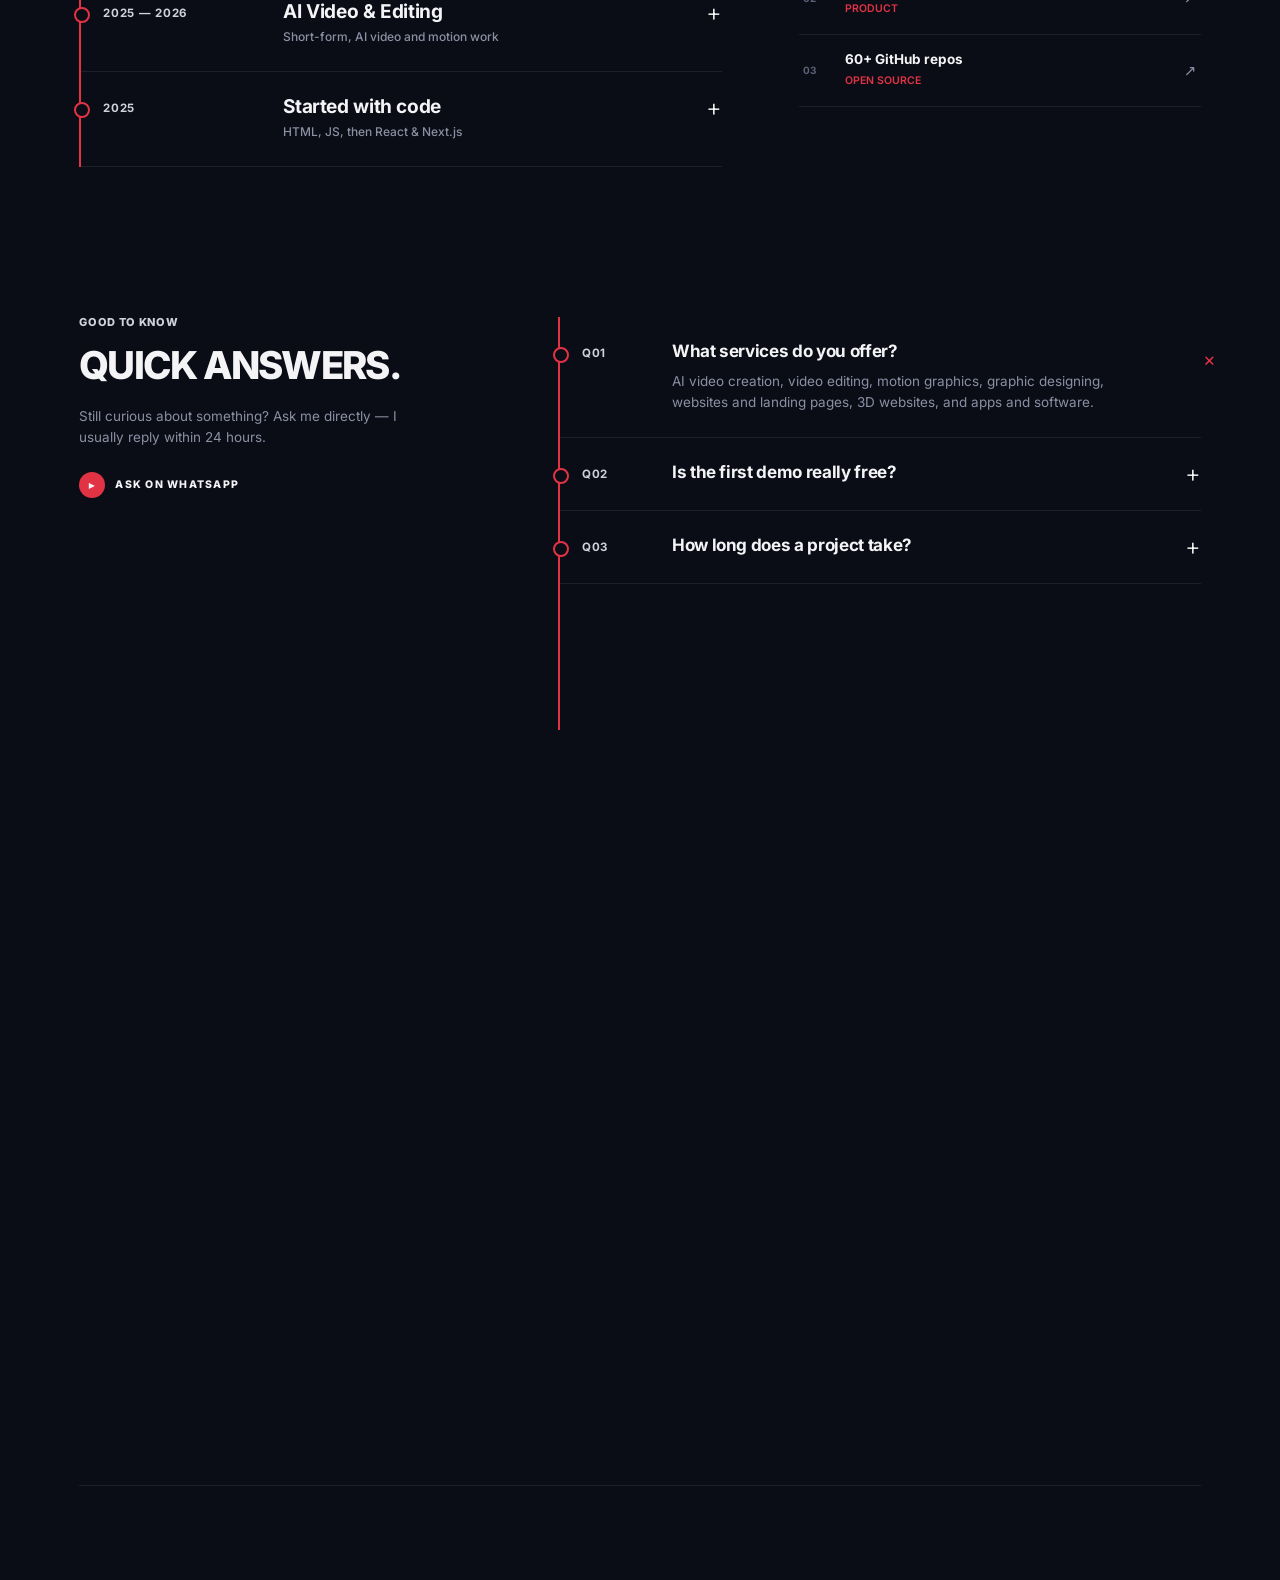
==== commit d21a5d5d: "gallery: feature ChaseFree AI (Apps) as first card" ====
--- a/index.html
+++ b/index.html
@@ -44,7 +44,7 @@
 
 <link rel="stylesheet" href="style.css">
 <script type="application/ld+json" id="ld">{"@context":"https://schema.org","@graph":[{"@type":"Person","@id":"https://abhijeet-portfolio-orpin.vercel.app/#person","name":"Abhijeet Kumar","url":"https://abhijeet-portfolio-orpin.vercel.app/","image":"https://abhijeet-portfolio-orpin.vercel.app/assets/img/cutout-1200.webp","jobTitle":"AI Developer, Video Editor & Web Designer","description":"Abhijeet Kumar is an AI developer and creator. He builds websites, 3D websites, apps, AI videos, video edits, motion graphics and graphic designing with AI — fast, clean and made to grow your business. First demo free.","telephone":"+91-94303-22551","knowsAbout":["AI video creation","Video editing","Motion graphics","Graphic design","Web design","3D websites","Next.js","React","Three.js","Supabase","Prompt engineering","App development"],"sameAs":["https://www.instagram.com/abhi.jeetkuumar/","https://github.com/abhi478jeetur-rgb","https://peerlist.io/abhijeetkuumar","https://www.freelancer.com/u/abhijeetk371","https://www.linkedin.com/in/abhijeet-kumar-4b6a083b0/","https://x.com/Abhijeetkuumar","https://www.youtube.com/@AbhijeetKumarz7r"]},{"@type":"ProfessionalService","@id":"https://abhijeet-portfolio-orpin.vercel.app/#service","name":"Abhijeet Kumar — AI Development & Creative Services","url":"https://abhijeet-portfolio-orpin.vercel.app/","image":"https://abhijeet-portfolio-orpin.vercel.app/og.jpg","telephone":"+91-94303-22551","priceRange":"Free first demo","founder":{"@id":"https://abhijeet-portfolio-orpin.vercel.app/#person"},"areaServed":"Worldwide","hasOfferCatalog":{"@type":"OfferCatalog","name":"Services","itemListElement":[{"@type":"Offer","itemOffered":{"@type":"Service","name":"AI Video Creation","description":"Ads, reels and stories generated and directed with AI.","provider":{"@id":"https://abhijeet-portfolio-orpin.vercel.app/#person"}}},{"@type":"Offer","itemOffered":{"@type":"Service","name":"Video Editing","description":"Short-form and long-form edits with pace, captions and polish.","provider":{"@id":"https://abhijeet-portfolio-orpin.vercel.app/#person"}}},{"@type":"Offer","itemOffered":{"@type":"Service","name":"Motion Graphics","description":"Animated titles, logos and explainers that move with intent.","provider":{"@id":"https://abhijeet-portfolio-orpin.vercel.app/#person"}}},{"@type":"Offer","itemOffered":{"@type":"Service","name":"Graphic Designing","description":"Posters, social posts, logos and brand visuals that stand out.","provider":{"@id":"https://abhijeet-portfolio-orpin.vercel.app/#person"}}},{"@type":"Offer","itemOffered":{"@type":"Service","name":"Websites & Landing Pages","description":"Fast, modern, SEO-ready sites that turn visitors into leads.","provider":{"@id":"https://abhijeet-portfolio-orpin.vercel.app/#person"}}},{"@type":"Offer","itemOffered":{"@type":"Service","name":"3D Websites","description":"Interactive Three.js experiences that make people stop and play.","provider":{"@id":"https://abhijeet-portfolio-orpin.vercel.app/#person"}}},{"@type":"Offer","itemOffered":{"@type":"Service","name":"Apps & Software","description":"Web apps, SaaS tools and dashboards built with an AI-first stack.","provider":{"@id":"https://abhijeet-portfolio-orpin.vercel.app/#person"}}}]}},{"@type":"WebSite","@id":"https://abhijeet-portfolio-orpin.vercel.app/#website","url":"https://abhijeet-portfolio-orpin.vercel.app/","name":"Abhijeet Kumar — Portfolio","inLanguage":"en","publisher":{"@id":"https://abhijeet-portfolio-orpin.vercel.app/#person"}},{"@type":"FAQPage","@id":"https://abhijeet-portfolio-orpin.vercel.app/#faq","mainEntity":[{"@type":"Question","name":"What services do you offer?","acceptedAnswer":{"@type":"Answer","text":"AI video creation, video editing, motion graphics, graphic designing, websites and landing pages, 3D websites, and apps and software."}},{"@type":"Question","name":"Is the first demo really free?","acceptedAnswer":{"@type":"Answer","text":"Yes. Tell me your idea and I'll build a free first demo, so you can see it before you pay anything."}},{"@type":"Question","name":"How long does a project take?","acceptedAnswer":{"@type":"Answer","text":"It depends on the scope. Landing pages and short videos usually take a few days; bigger websites and apps take longer. You get a clear timeline after we talk."}},{"@type":"Question","name":"Which AI tools do you use?","acceptedAnswer":{"@type":"Answer","text":"Claude Code, Codex, Cursor, ChatGPT and Gemini for building and writing, AI video tools for creation, and Next.js, React, Supabase and Vercel for the web."}},{"@type":"Question","name":"How can I contact you?","acceptedAnswer":{"@type":"Answer","text":"WhatsApp is the fastest: +91 94303 22551. You can also reach me on Instagram, LinkedIn, GitHub or Freelancer. I usually reply within 24 hours."}}]}]}</script>
-<style>.dv{position:fixed;inset:0;z-index:2147482000;background:#050507;display:none;overflow:hidden;touch-action:none}.dv.on{display:block}.dv__stage{position:absolute;inset:0;will-change:transform}.dv__slide{position:absolute;inset:0;transition:transform .55s cubic-bezier(.2,.8,.2,1),opacity .55s,border-radius .55s}.dv__slide iframe{width:100%;height:100%;border:0;background:#fff;display:block}.dv__slide.enter{transform:translateY(100%) scale(.92);border-radius:28px;overflow:hidden}.dv__slide.up{transform:translateY(-100%);opacity:.4}.dv__slide.down{transform:translateY(100%);opacity:.4}.dv__bar{position:absolute;left:0;right:0;bottom:0;z-index:3;display:flex;align-items:center;gap:10px;padding:10px 12px calc(10px + env(safe-area-inset-bottom));background:linear-gradient(transparent,rgba(0,0,0,.78));color:#fff;font:600 13px/1.2 system-ui,-apple-system,Segoe UI,sans-serif;transition:opacity .3s}.dv__bar button,.dv__bar a{appearance:none;border:1px solid rgba(255,255,255,.25);background:rgba(20,20,24,.6);color:#fff;border-radius:999px;padding:9px 14px;font:inherit;text-decoration:none;backdrop-filter:blur(8px);-webkit-backdrop-filter:blur(8px)}.dv__t{flex:1;min-width:0;white-space:nowrap;overflow:hidden;text-overflow:ellipsis}.dv__t small{display:block;opacity:.65;font-weight:500;margin-top:2px}.dv__nav{position:absolute;right:10px;top:50%;transform:translateY(-50%);z-index:3;display:flex;flex-direction:column;gap:10px}.dv__nav button{width:40px;height:40px;border-radius:50%;border:1px solid rgba(255,255,255,.25);background:rgba(20,20,24,.55);color:#fff;font-size:18px;backdrop-filter:blur(8px);-webkit-backdrop-filter:blur(8px)}.dv__nav button:disabled{opacity:.3}.dv__spin{position:absolute;left:50%;top:45%;width:34px;height:34px;margin:-17px;border-radius:50%;border:3px solid rgba(255,255,255,.2);border-top-color:#ff3b4e;animation:dvs .8s linear infinite;z-index:1}@keyframes dvs{to{transform:rotate(360deg)}}html.dv-lock,html.dv-lock body{overflow:hidden!important}@media (prefers-reduced-motion:reduce){.dv__slide{transition:none}}</style></head>
+<style>.dv{position:fixed;inset:0;z-index:2147482000;background:#050507;display:none;overflow:hidden;touch-action:none}.dv.on{display:block}.dv__stage{position:absolute;inset:0;will-change:transform}.dv__slide{position:absolute;inset:0;transition:transform .55s cubic-bezier(.2,.8,.2,1),opacity .55s,border-radius .55s}.dv__slide iframe{width:100%;height:100%;border:0;background:#fff;display:block}.dv__slide.enter{transform:translateY(100%) scale(.92);border-radius:28px;overflow:hidden}.dv__slide.up{transform:translateY(-100%);opacity:.4}.dv__slide.down{transform:translateY(100%);opacity:.4}.dv__bar{position:absolute;left:0;right:0;bottom:0;z-index:3;display:flex;align-items:center;gap:10px;padding:10px 12px calc(10px + env(safe-area-inset-bottom));background:linear-gradient(transparent,rgba(0,0,0,.78));color:#fff;font:600 13px/1.2 system-ui,-apple-system,Segoe UI,sans-serif;transition:opacity .3s}.dv__bar button,.dv__bar a{appearance:none;border:1px solid rgba(255,255,255,.25);background:rgba(20,20,24,.6);color:#fff;border-radius:999px;padding:9px 14px;font:inherit;text-decoration:none;backdrop-filter:blur(8px);-webkit-backdrop-filter:blur(8px)}.dv__t{flex:1;min-width:0;white-space:nowrap;overflow:hidden;text-overflow:ellipsis}.dv__t small{display:block;opacity:.65;font-weight:500;margin-top:2px}.dv__nav{position:absolute;right:10px;top:50%;transform:translateY(-50%);z-index:3;display:flex;flex-direction:column;gap:10px}.dv__nav button{width:40px;height:40px;border-radius:50%;border:1px solid rgba(255,255,255,.25);background:rgba(20,20,24,.55);color:#fff;font-size:18px;backdrop-filter:blur(8px);-webkit-backdrop-filter:blur(8px)}.dv__nav button:disabled{opacity:.3}.dv__spin{position:absolute;left:50%;top:45%;width:34px;height:34px;margin:-17px;border-radius:50%;border:3px solid rgba(255,255,255,.2);border-top-color:#ff3b4e;animation:dvs .8s linear infinite;z-index:1}@keyframes dvs{to{transform:rotate(360deg)}}html.dv-lock,html.dv-lock body{overflow:hidden!important}@media (prefers-reduced-motion:reduce){.dv__slide{transition:none}}</style><style>.dv{position:fixed;inset:0;z-index:2147482000;background:#050507;display:none;overflow:hidden;touch-action:none}.dv.on{display:block}.dv__stage{position:absolute;inset:0;z-index:1;will-change:transform}.dv__slide{position:absolute;inset:0;transition:transform .55s cubic-bezier(.2,.8,.2,1),opacity .55s,border-radius .55s}.dv__slide iframe{width:100%;height:100%;border:0;background:transparent;display:block}.dv__slide.enter{transform:translateY(100%) scale(.92);border-radius:28px;overflow:hidden}.dv__slide.up{transform:translateY(-100%);opacity:.4}.dv__slide.down{transform:translateY(100%);opacity:.4}.dv__bar{position:absolute;left:0;right:0;bottom:0;z-index:3;display:flex;align-items:center;gap:10px;padding:10px 12px calc(10px + env(safe-area-inset-bottom));background:linear-gradient(transparent,rgba(0,0,0,.78));color:#fff;font:600 13px/1.2 system-ui,-apple-system,Segoe UI,sans-serif;transition:opacity .3s}.dv__bar button,.dv__bar a{appearance:none;border:1px solid rgba(255,255,255,.25);background:rgba(20,20,24,.6);color:#fff;border-radius:999px;padding:9px 14px;font:inherit;text-decoration:none;backdrop-filter:blur(8px);-webkit-backdrop-filter:blur(8px)}.dv__t{flex:1;min-width:0;white-space:nowrap;overflow:hidden;text-overflow:ellipsis}.dv__t small{display:block;opacity:.65;font-weight:500;margin-top:2px}.dv__nav{position:absolute;right:10px;top:50%;transform:translateY(-50%);z-index:3;display:flex;flex-direction:column;gap:10px}.dv__nav button{width:40px;height:40px;border-radius:50%;border:1px solid rgba(255,255,255,.25);background:rgba(20,20,24,.55);color:#fff;font-size:18px;backdrop-filter:blur(8px);-webkit-backdrop-filter:blur(8px)}.dv__nav button:disabled{opacity:.3}.dv__spin{position:absolute;left:50%;top:45%;width:34px;height:34px;margin:-17px;border-radius:50%;border:3px solid rgba(255,255,255,.2);border-top-color:#ff3b4e;animation:dvs .8s linear infinite;z-index:1}@keyframes dvs{to{transform:rotate(360deg)}}html.dv-lock,html.dv-lock body{overflow:hidden!important}@media (prefers-reduced-motion:reduce){.dv__slide{transition:none}}</style></head>
 <body class="is-loading" data-page="home">
 
 <a class="skip" href="#work">Skip to content</a>
@@ -135,52 +135,52 @@
     <label class="search"><svg viewBox="0 0 24 24"><circle cx="11" cy="11" r="7"></circle><path d="M20 20l-4-4"></path></svg><input id="search" placeholder="Search title or category" aria-label="Search work"></label>
   </div>
   <div class="cards-wrap"><div class="cards" id="cards">
+    <article class="card" data-cats="Apps" data-title="chasefree ai — ai invoicing app apps">
+      <a class="card__media" href="https://ai-invoise.vercel.app" target="_blank" rel="noopener"><span class="card__tag"><i></i>APPS</span>
+        <img src="assets/gallery/chasefree-ai.webp" alt="ChaseFree AI — AI Invoicing App — Apps project by Abhijeet Kumar" loading="lazy" decoding="async" width="1200" height="750">
+        <span class="card__play"><svg viewBox="0 0 10 10"><path d="M2 8 L8 2 M3.5 2 H8 V6.5" fill="none" stroke="currentColor" stroke-width="1.4"></path></svg></span></a>
+      <div class="card__info"><span class="card__num">01</span>
+        <div class="card__txt"><h3>ChaseFree AI — AI Invoicing App</h3><p>Apps / 2026</p></div><a class="card__go" href="https://ai-invoise.vercel.app" target="_blank" rel="noopener">Open live ↗</a></div>
+    </article>
     <article class="card" data-cats="3D Websites" data-title="aurora lab 3d websites">
       <a class="card__media" href="https://abhi-aurora-lab.vercel.app" target="_blank" rel="noopener"><span class="card__tag"><i></i>3D WEBSITES</span>
         <img src="assets/gallery/aurora-lab.webp" alt="Aurora Lab — 3D Websites project by Abhijeet Kumar" loading="lazy" decoding="async" width="1200" height="750"><video class="card__vid" data-src="assets/gallery/aurora-lab.webm" muted="" loop="" playsinline="" preload="none" aria-hidden="true"></video>
         <span class="card__play"><svg viewBox="0 0 10 10"><path d="M2 8 L8 2 M3.5 2 H8 V6.5" fill="none" stroke="currentColor" stroke-width="1.4"></path></svg></span></a>
-      <div class="card__info"><span class="card__num">01</span>
+      <div class="card__info"><span class="card__num">02</span>
         <div class="card__txt"><h3>Aurora Lab</h3><p>3D Websites / 2026</p></div><a class="card__go" href="https://abhi-aurora-lab.vercel.app" target="_blank" rel="noopener">Open live ↗</a></div>
     </article>
     <article class="card" data-cats="3D Websites" data-title="kinetic sport 3d websites">
       <a class="card__media" href="https://abhi-kinetic-sport.vercel.app" target="_blank" rel="noopener"><span class="card__tag"><i></i>3D WEBSITES</span>
         <img src="assets/gallery/kinetic-sport.webp" alt="Kinetic Sport — 3D Websites project by Abhijeet Kumar" loading="lazy" decoding="async" width="1200" height="750"><video class="card__vid" data-src="assets/gallery/kinetic-sport.webm" muted="" loop="" playsinline="" preload="none" aria-hidden="true"></video>
         <span class="card__play"><svg viewBox="0 0 10 10"><path d="M2 8 L8 2 M3.5 2 H8 V6.5" fill="none" stroke="currentColor" stroke-width="1.4"></path></svg></span></a>
-      <div class="card__info"><span class="card__num">02</span>
+      <div class="card__info"><span class="card__num">03</span>
         <div class="card__txt"><h3>Kinetic Sport</h3><p>3D Websites / 2026</p></div><a class="card__go" href="https://abhi-kinetic-sport.vercel.app" target="_blank" rel="noopener">Open live ↗</a></div>
     </article>
     <article class="card" data-cats="3D Websites" data-title="nexus studio 3d websites">
       <a class="card__media" href="https://abhi-nexus-tunnel.vercel.app" target="_blank" rel="noopener"><span class="card__tag"><i></i>3D WEBSITES</span>
         <img src="assets/gallery/nexus-tunnel.webp" alt="Nexus Studio — 3D Websites project by Abhijeet Kumar" loading="lazy" decoding="async" width="1200" height="750"><video class="card__vid" data-src="assets/gallery/nexus-tunnel.webm" muted="" loop="" playsinline="" preload="none" aria-hidden="true"></video>
         <span class="card__play"><svg viewBox="0 0 10 10"><path d="M2 8 L8 2 M3.5 2 H8 V6.5" fill="none" stroke="currentColor" stroke-width="1.4"></path></svg></span></a>
-      <div class="card__info"><span class="card__num">03</span>
+      <div class="card__info"><span class="card__num">04</span>
         <div class="card__txt"><h3>Nexus Studio</h3><p>3D Websites / 2026</p></div><a class="card__go" href="https://abhi-nexus-tunnel.vercel.app" target="_blank" rel="noopener">Open live ↗</a></div>
     </article>
     <article class="card" data-cats="3D Websites" data-title="orbit space 3d websites">
       <a class="card__media" href="https://abhi-orbit-space.vercel.app" target="_blank" rel="noopener"><span class="card__tag"><i></i>3D WEBSITES</span>
         <img src="assets/gallery/orbit-space.webp" alt="Orbit Space — 3D Websites project by Abhijeet Kumar" loading="lazy" decoding="async" width="1200" height="750"><video class="card__vid" data-src="assets/gallery/orbit-space.webm" muted="" loop="" playsinline="" preload="none" aria-hidden="true"></video>
         <span class="card__play"><svg viewBox="0 0 10 10"><path d="M2 8 L8 2 M3.5 2 H8 V6.5" fill="none" stroke="currentColor" stroke-width="1.4"></path></svg></span></a>
-      <div class="card__info"><span class="card__num">04</span>
+      <div class="card__info"><span class="card__num">05</span>
         <div class="card__txt"><h3>Orbit Space</h3><p>3D Websites / 2026</p></div><a class="card__go" href="https://abhi-orbit-space.vercel.app" target="_blank" rel="noopener">Open live ↗</a></div>
     </article>
     <article class="card" data-cats="3D Websites" data-title="halo rings 3d websites">
       <a class="card__media" href="https://abhi-halo-rings.vercel.app" target="_blank" rel="noopener"><span class="card__tag"><i></i>3D WEBSITES</span>
         <img src="assets/gallery/halo-rings.webp" alt="Halo Rings — 3D Websites project by Abhijeet Kumar" loading="lazy" decoding="async" width="1200" height="750"><video class="card__vid" data-src="assets/gallery/halo-rings.webm" muted="" loop="" playsinline="" preload="none" aria-hidden="true"></video>
         <span class="card__play"><svg viewBox="0 0 10 10"><path d="M2 8 L8 2 M3.5 2 H8 V6.5" fill="none" stroke="currentColor" stroke-width="1.4"></path></svg></span></a>
-      <div class="card__info"><span class="card__num">05</span>
+      <div class="card__info"><span class="card__num">06</span>
         <div class="card__txt"><h3>Halo Rings</h3><p>3D Websites / 2026</p></div><a class="card__go" href="https://abhi-halo-rings.vercel.app" target="_blank" rel="noopener">Open live ↗</a></div>
-    </article>
-    <article class="card" data-cats="3D Websites" data-title="helix bio 3d websites">
-      <a class="card__media" href="https://abhi-helix-bio.vercel.app" target="_blank" rel="noopener"><span class="card__tag"><i></i>3D WEBSITES</span>
-        <img src="assets/gallery/helix-bio.webp" alt="Helix Bio — 3D Websites project by Abhijeet Kumar" loading="lazy" decoding="async" width="1200" height="750"><video class="card__vid" data-src="assets/gallery/helix-bio.webm" muted="" loop="" playsinline="" preload="none" aria-hidden="true"></video>
-        <span class="card__play"><svg viewBox="0 0 10 10"><path d="M2 8 L8 2 M3.5 2 H8 V6.5" fill="none" stroke="currentColor" stroke-width="1.4"></path></svg></span></a>
-      <div class="card__info"><span class="card__num">06</span>
-        <div class="card__txt"><h3>Helix Bio</h3><p>3D Websites / 2026</p></div><a class="card__go" href="https://abhi-helix-bio.vercel.app" target="_blank" rel="noopener">Open live ↗</a></div>
     </article></div></div>
   <div class="work__foot">
     <div class="clients__label"><span data-bind="work.stackLabel1">TOOLS I BUILD WITH</span><b data-bind="work.stackLabel2">MY AI &amp; DEV STACK.</b></div>
     <div class="work__nav">
-      <a href="gallery.html" id="seeAll">SEE ALL (19)</a>
+      <a href="gallery.html" id="seeAll">SEE ALL (20)</a>
       <button class="arrow" id="prev" aria-label="Previous">‹</button>
       <button class="arrow" id="next" aria-label="Next">›</button>
     </div>
@@ -393,4 +393,5 @@
 
 
 
+
 </body></html>
